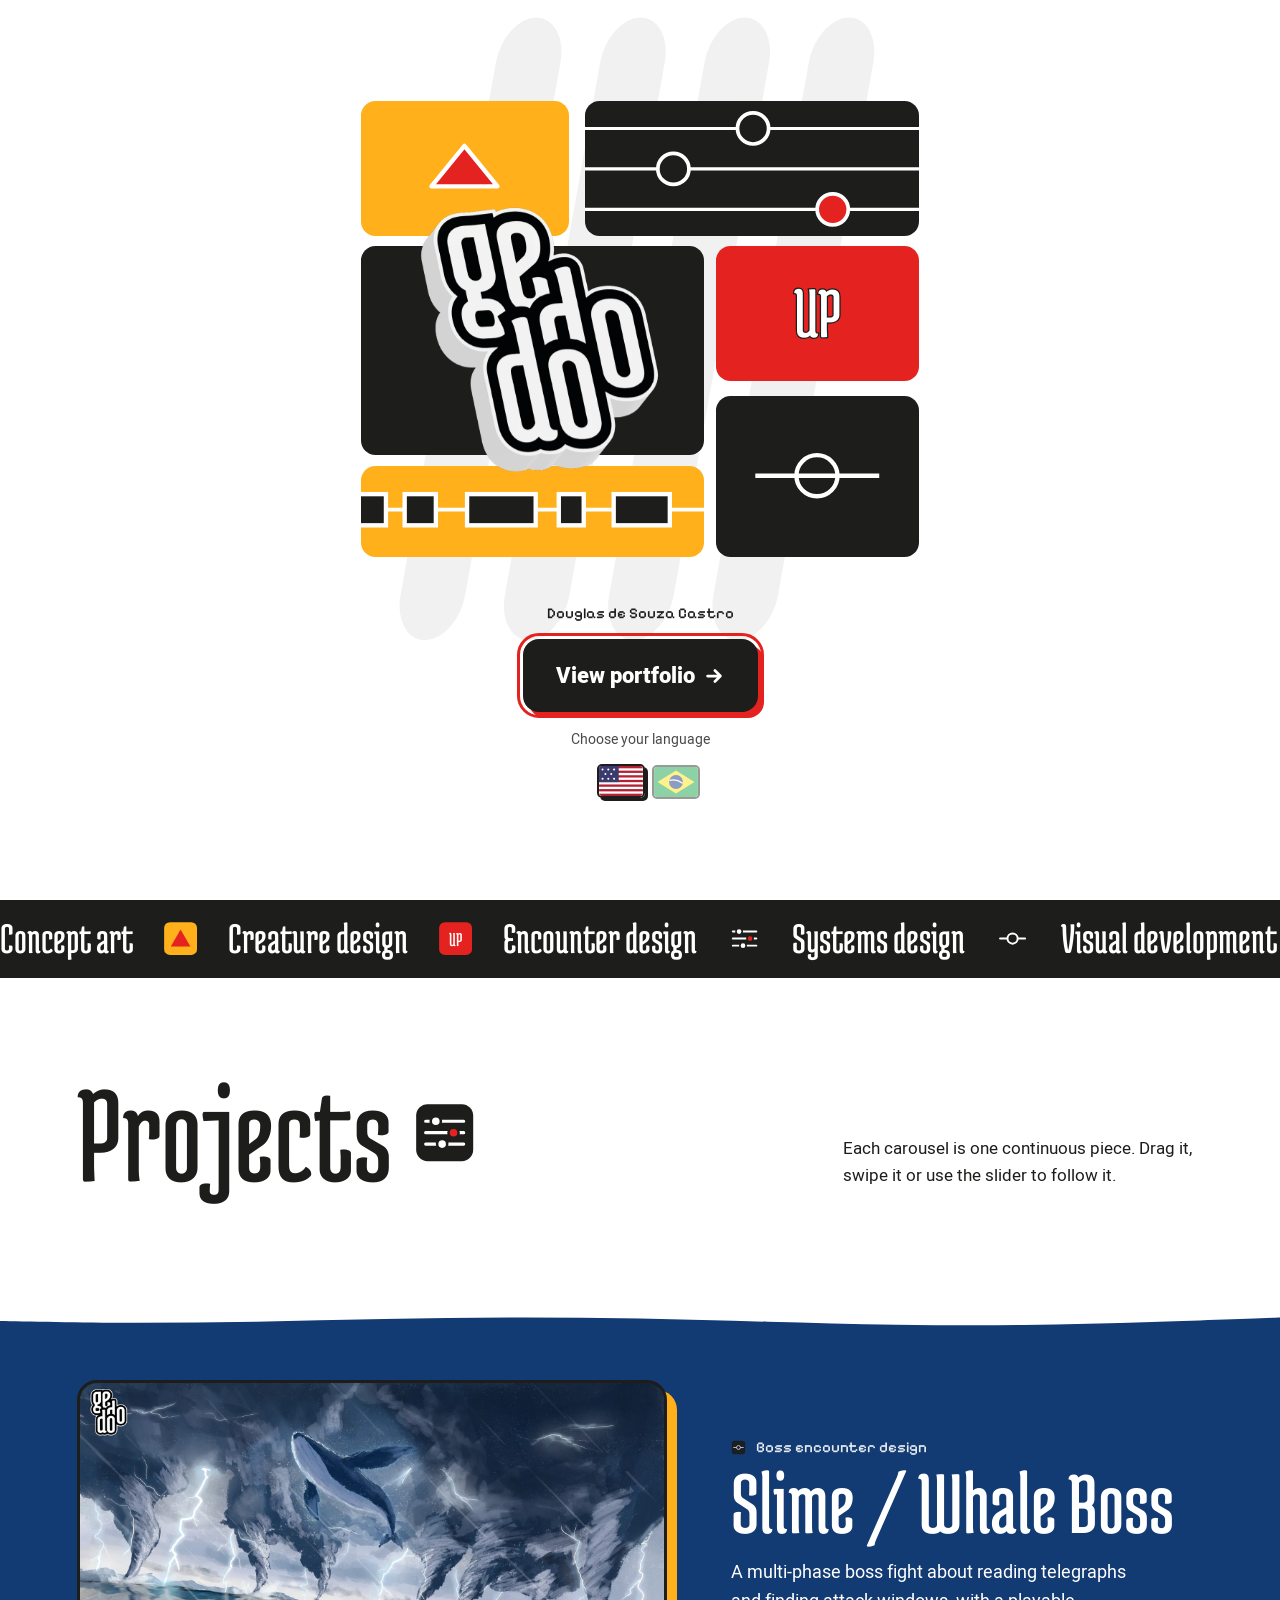
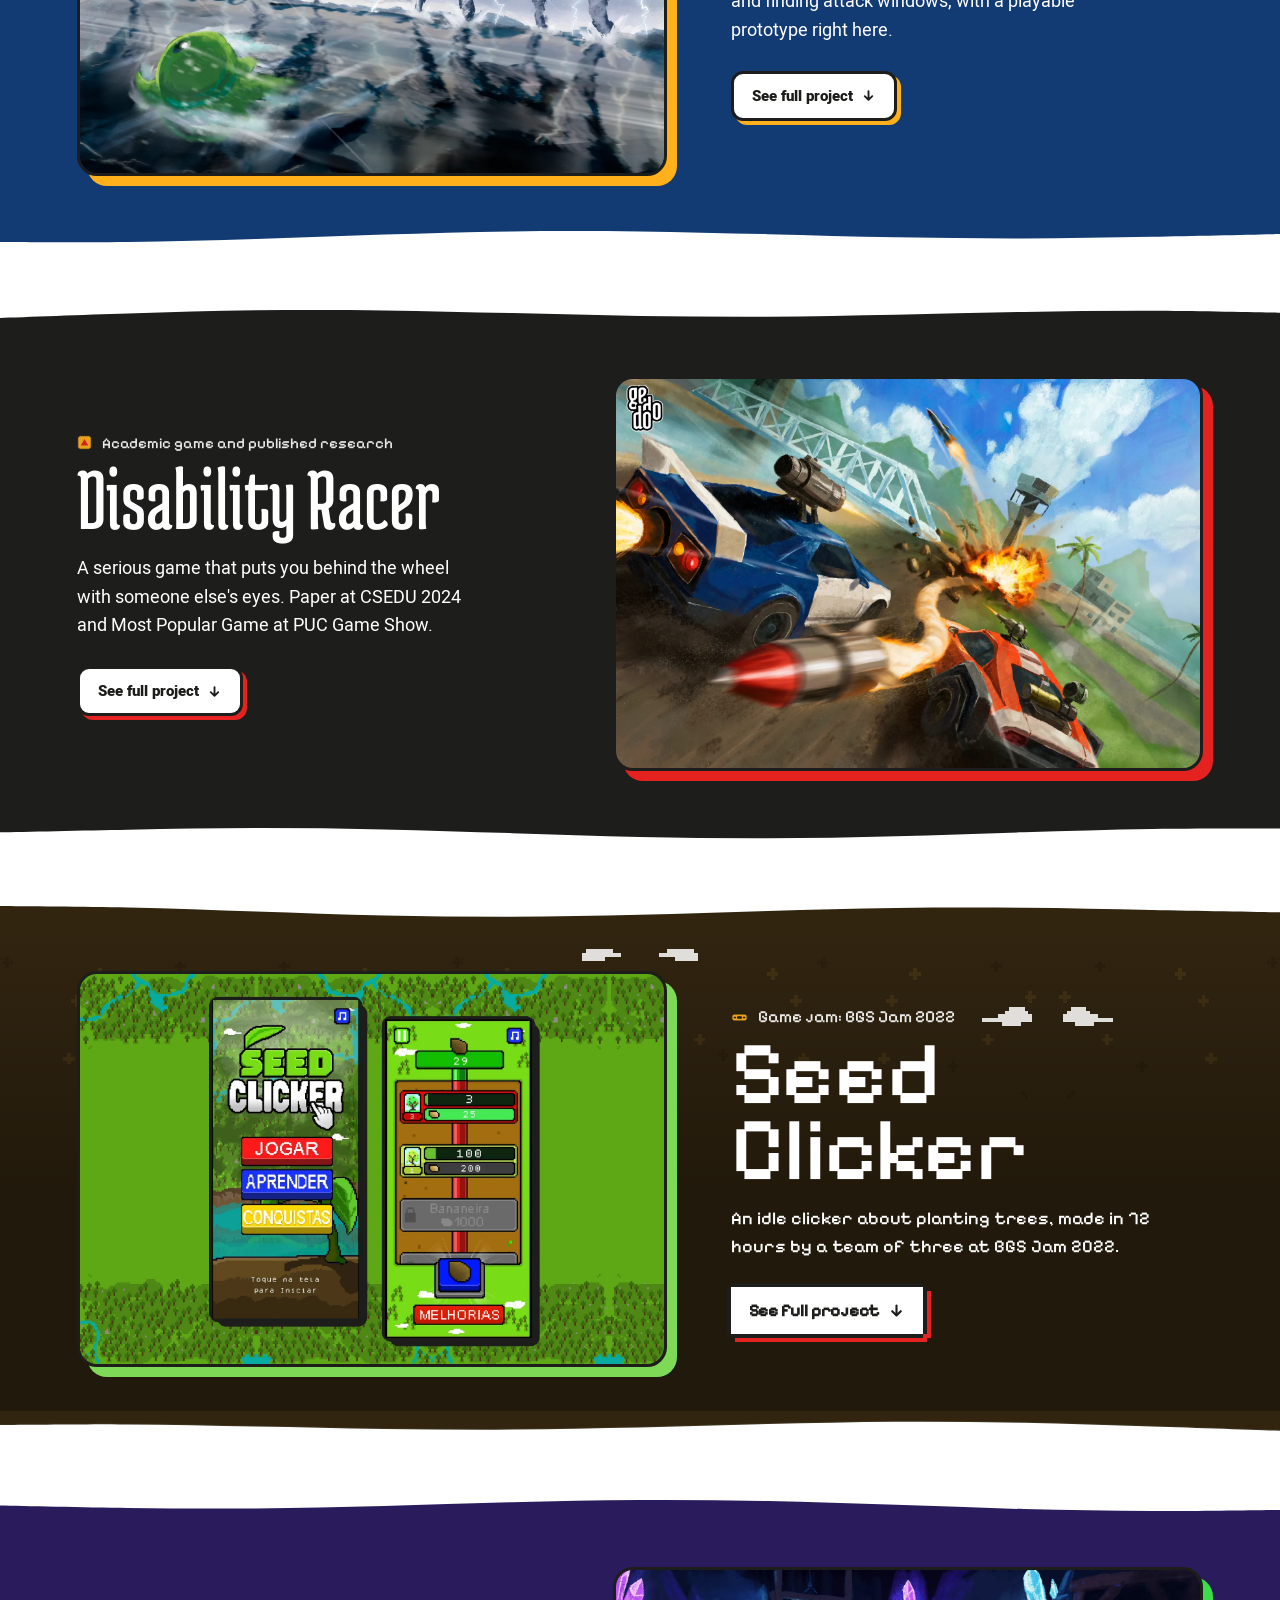
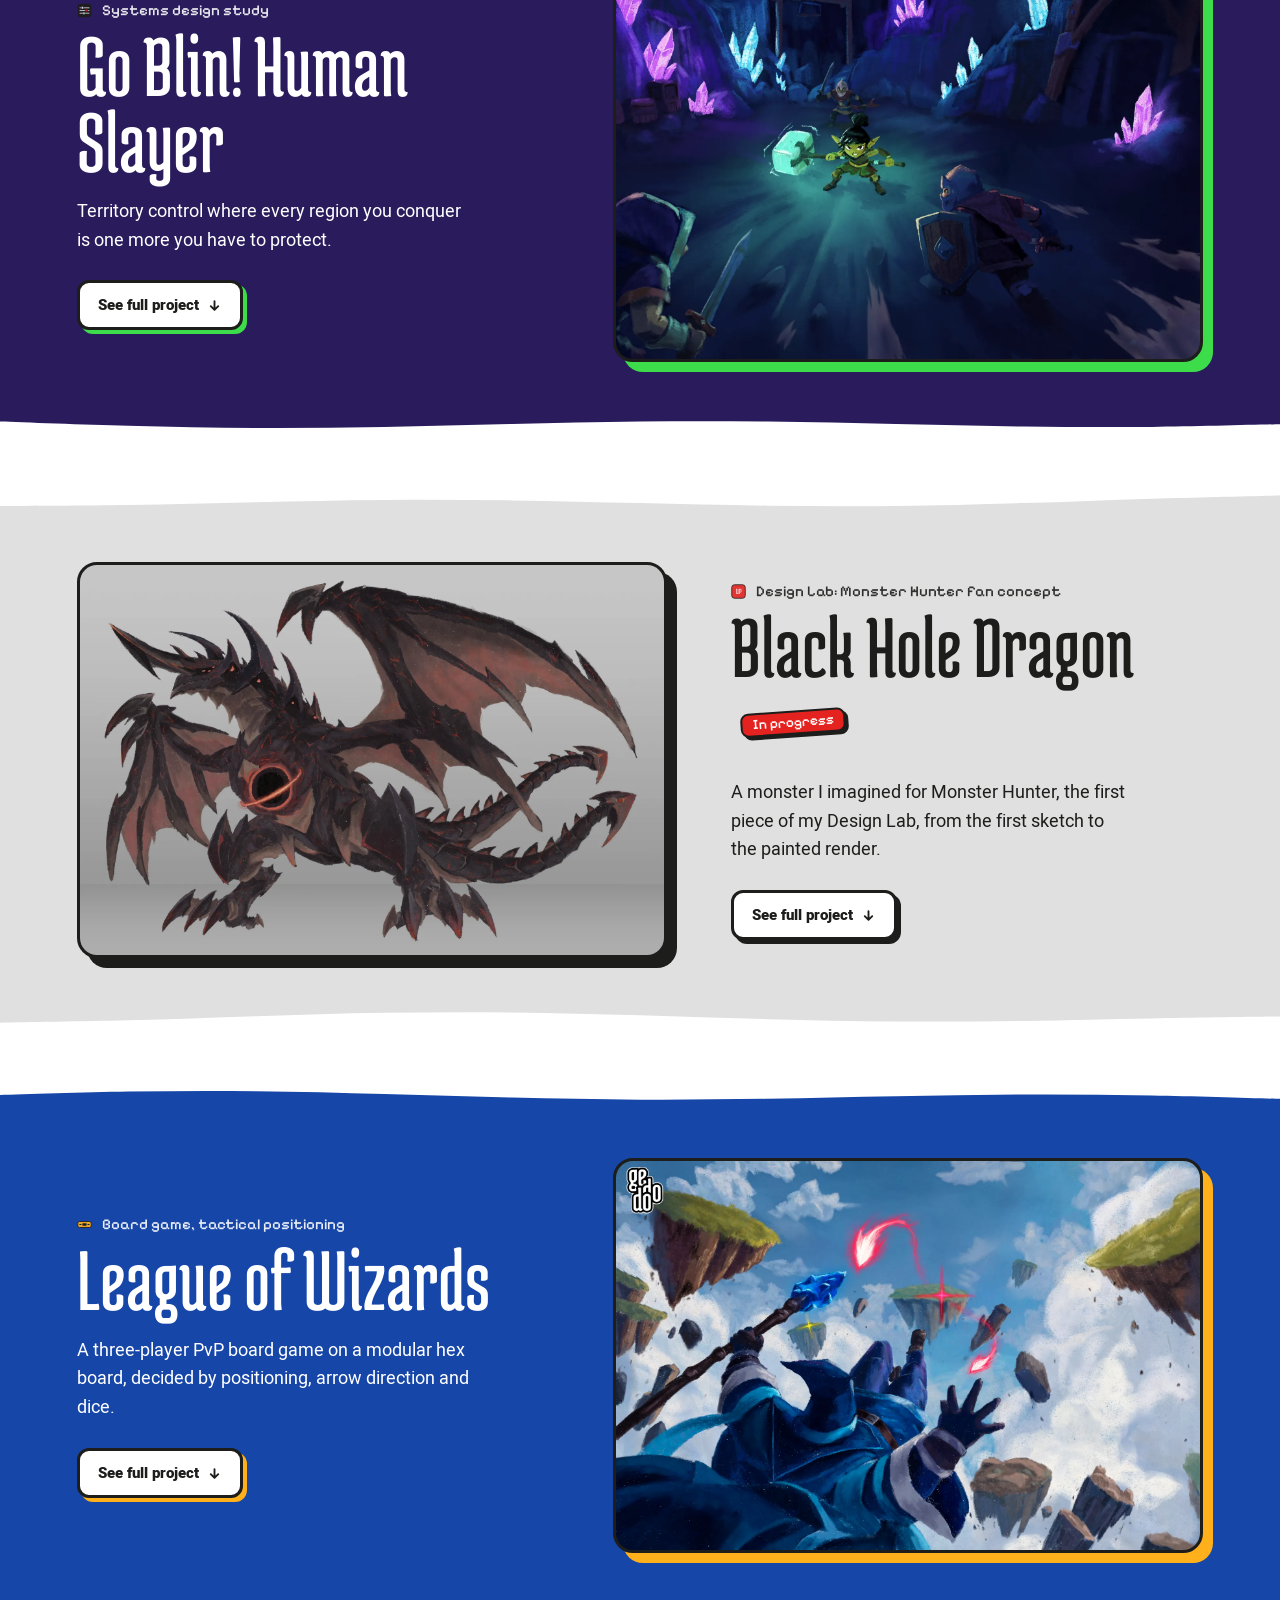
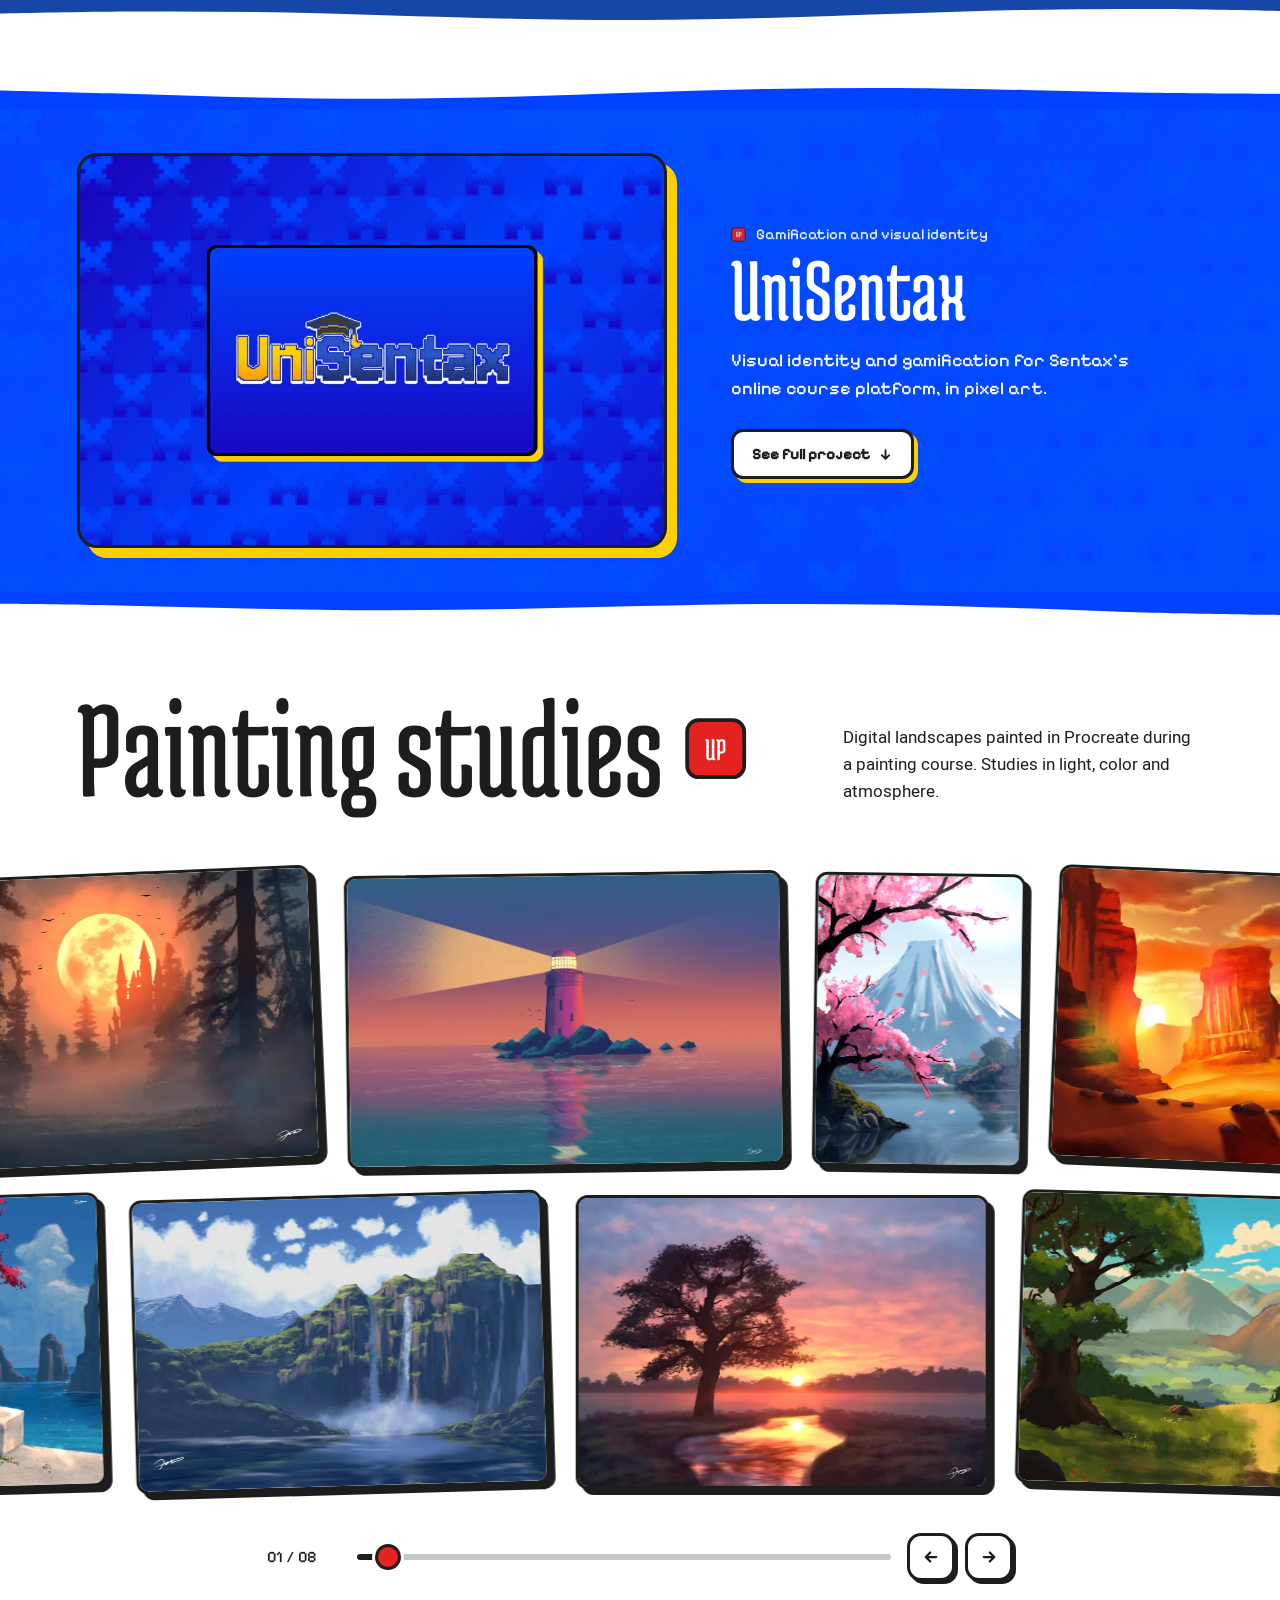
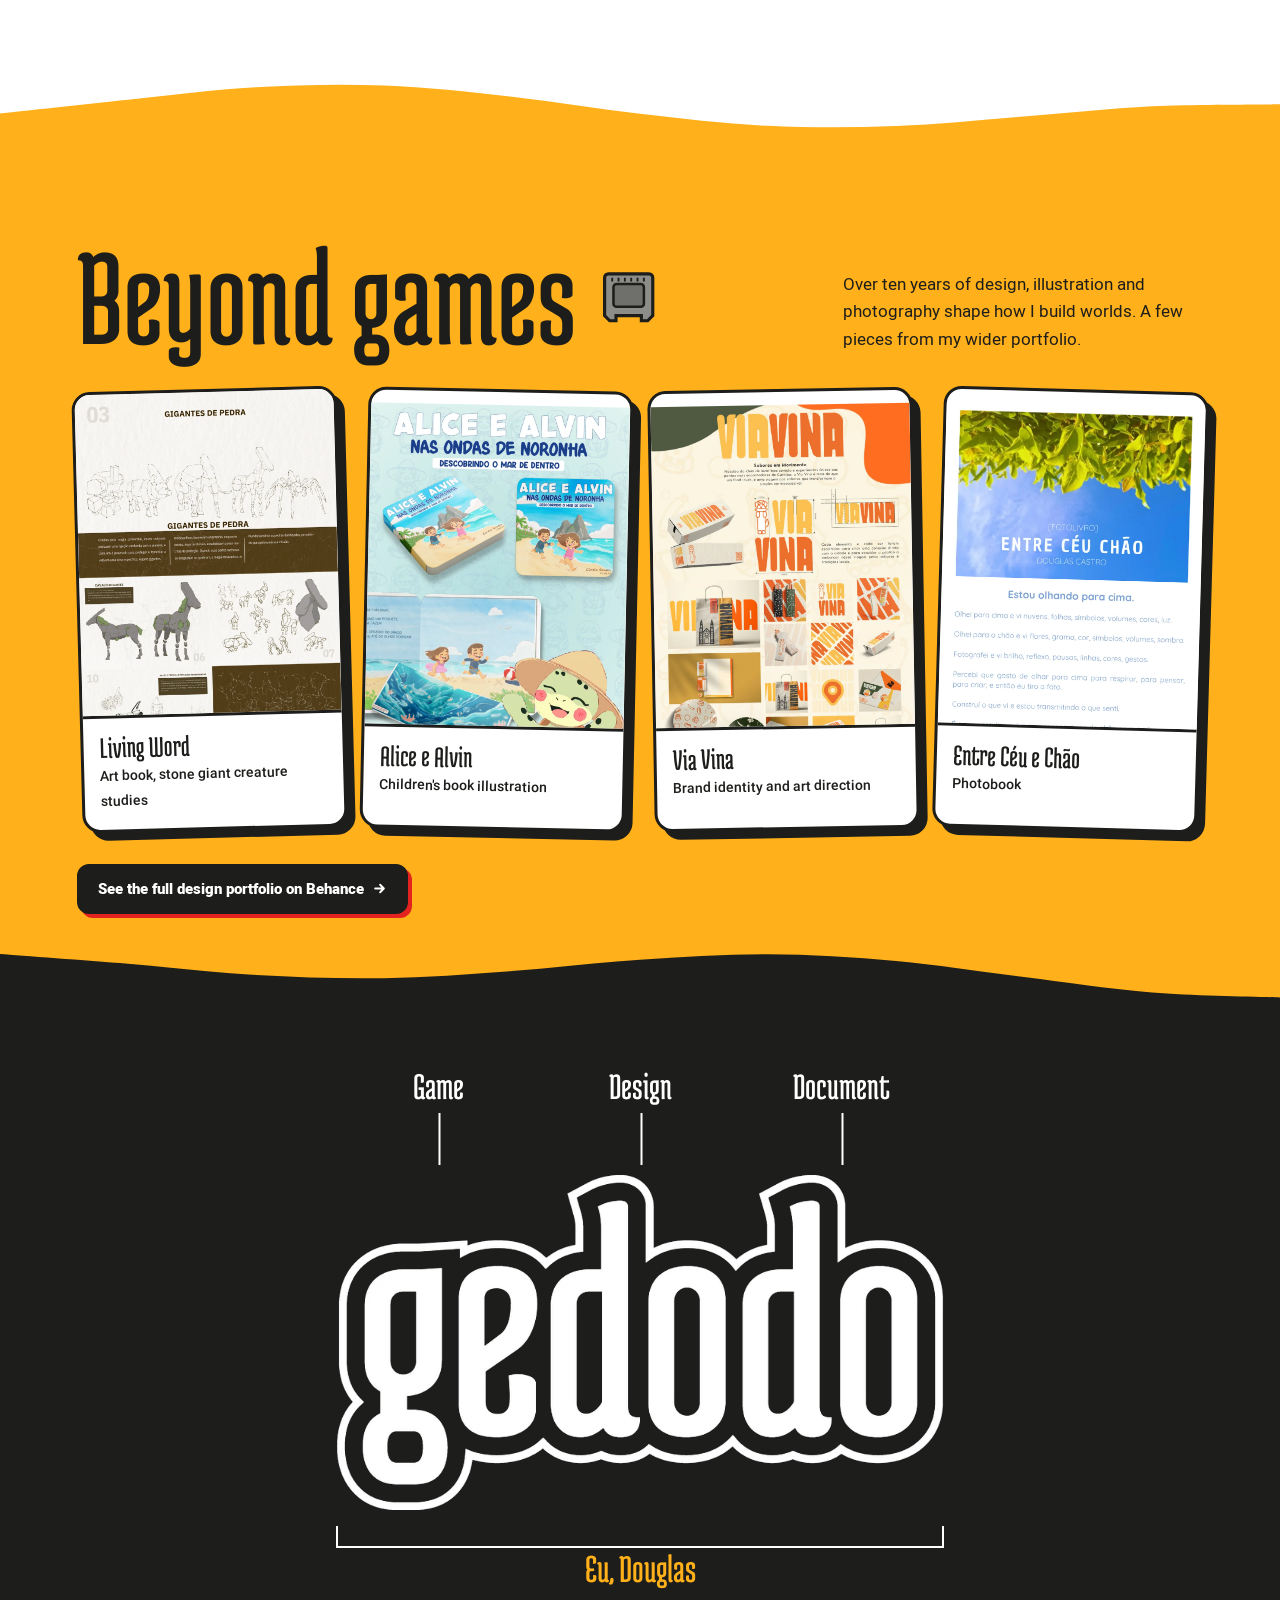
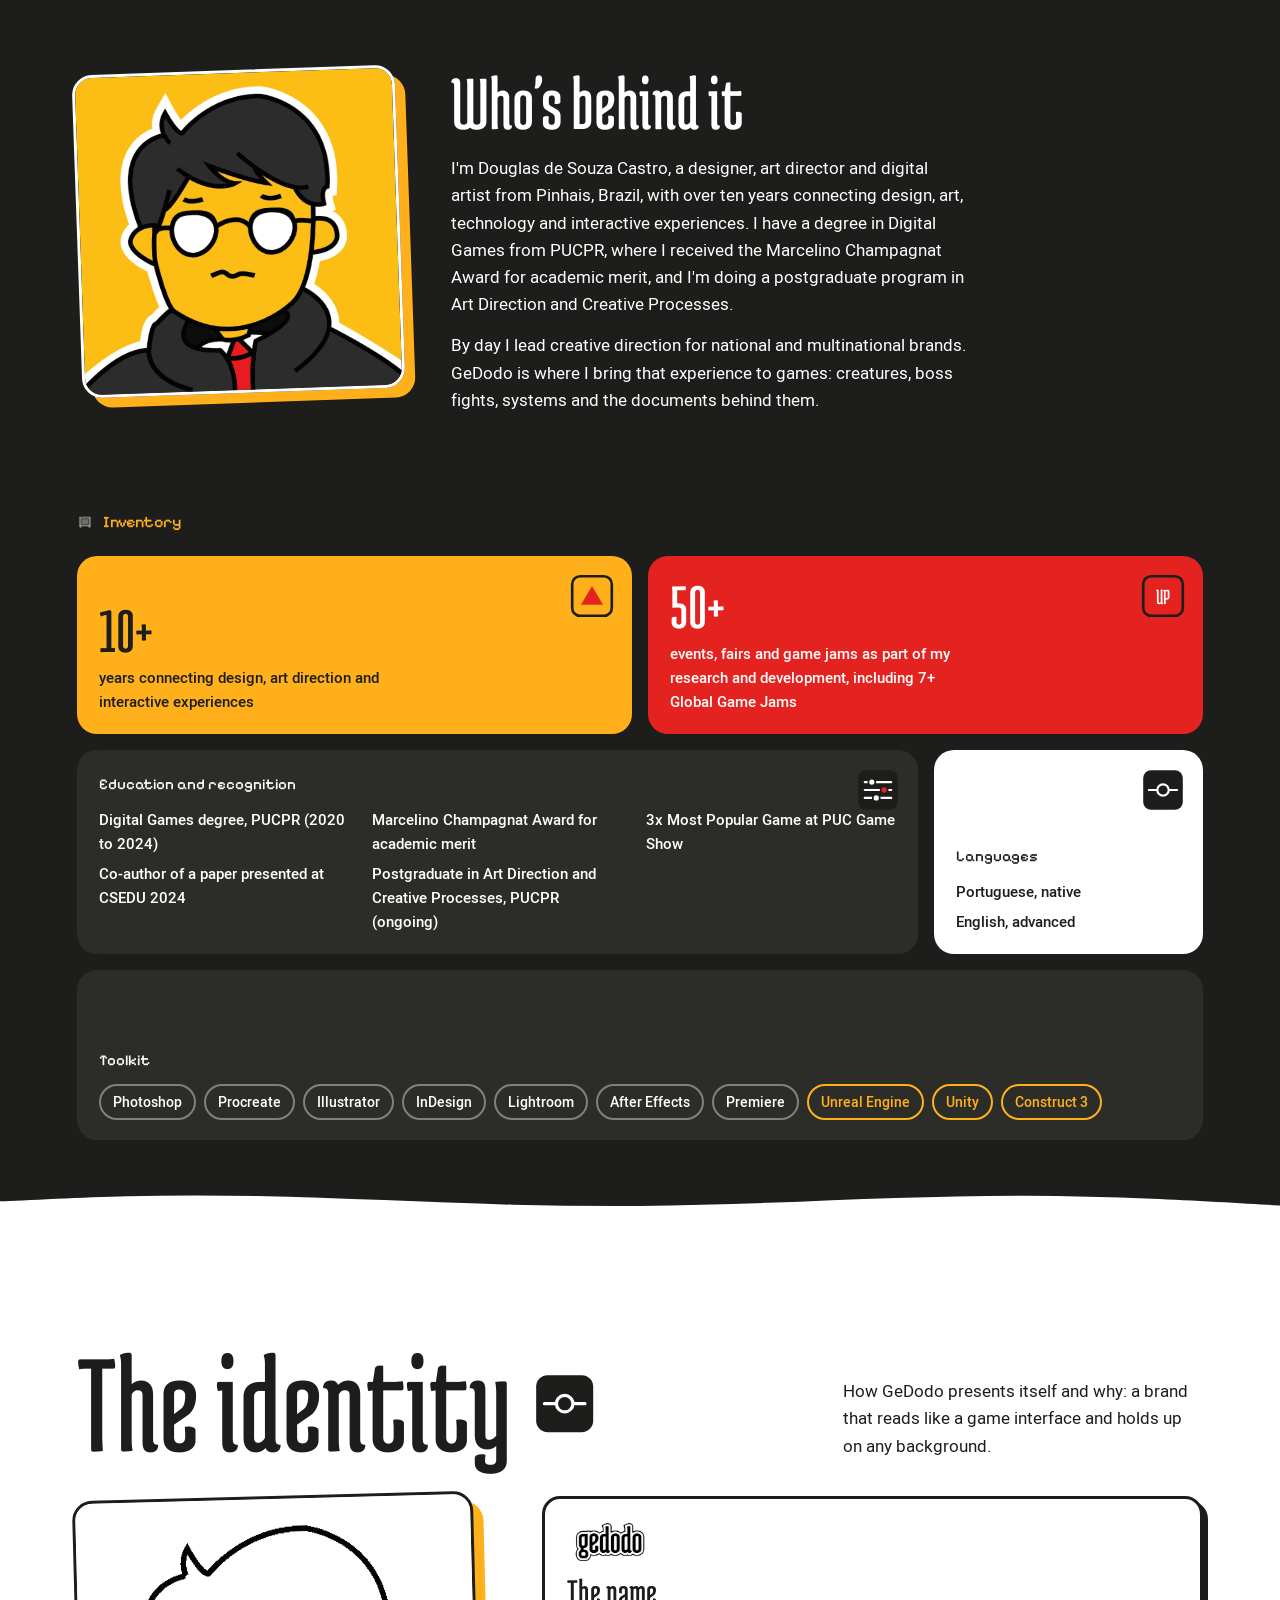
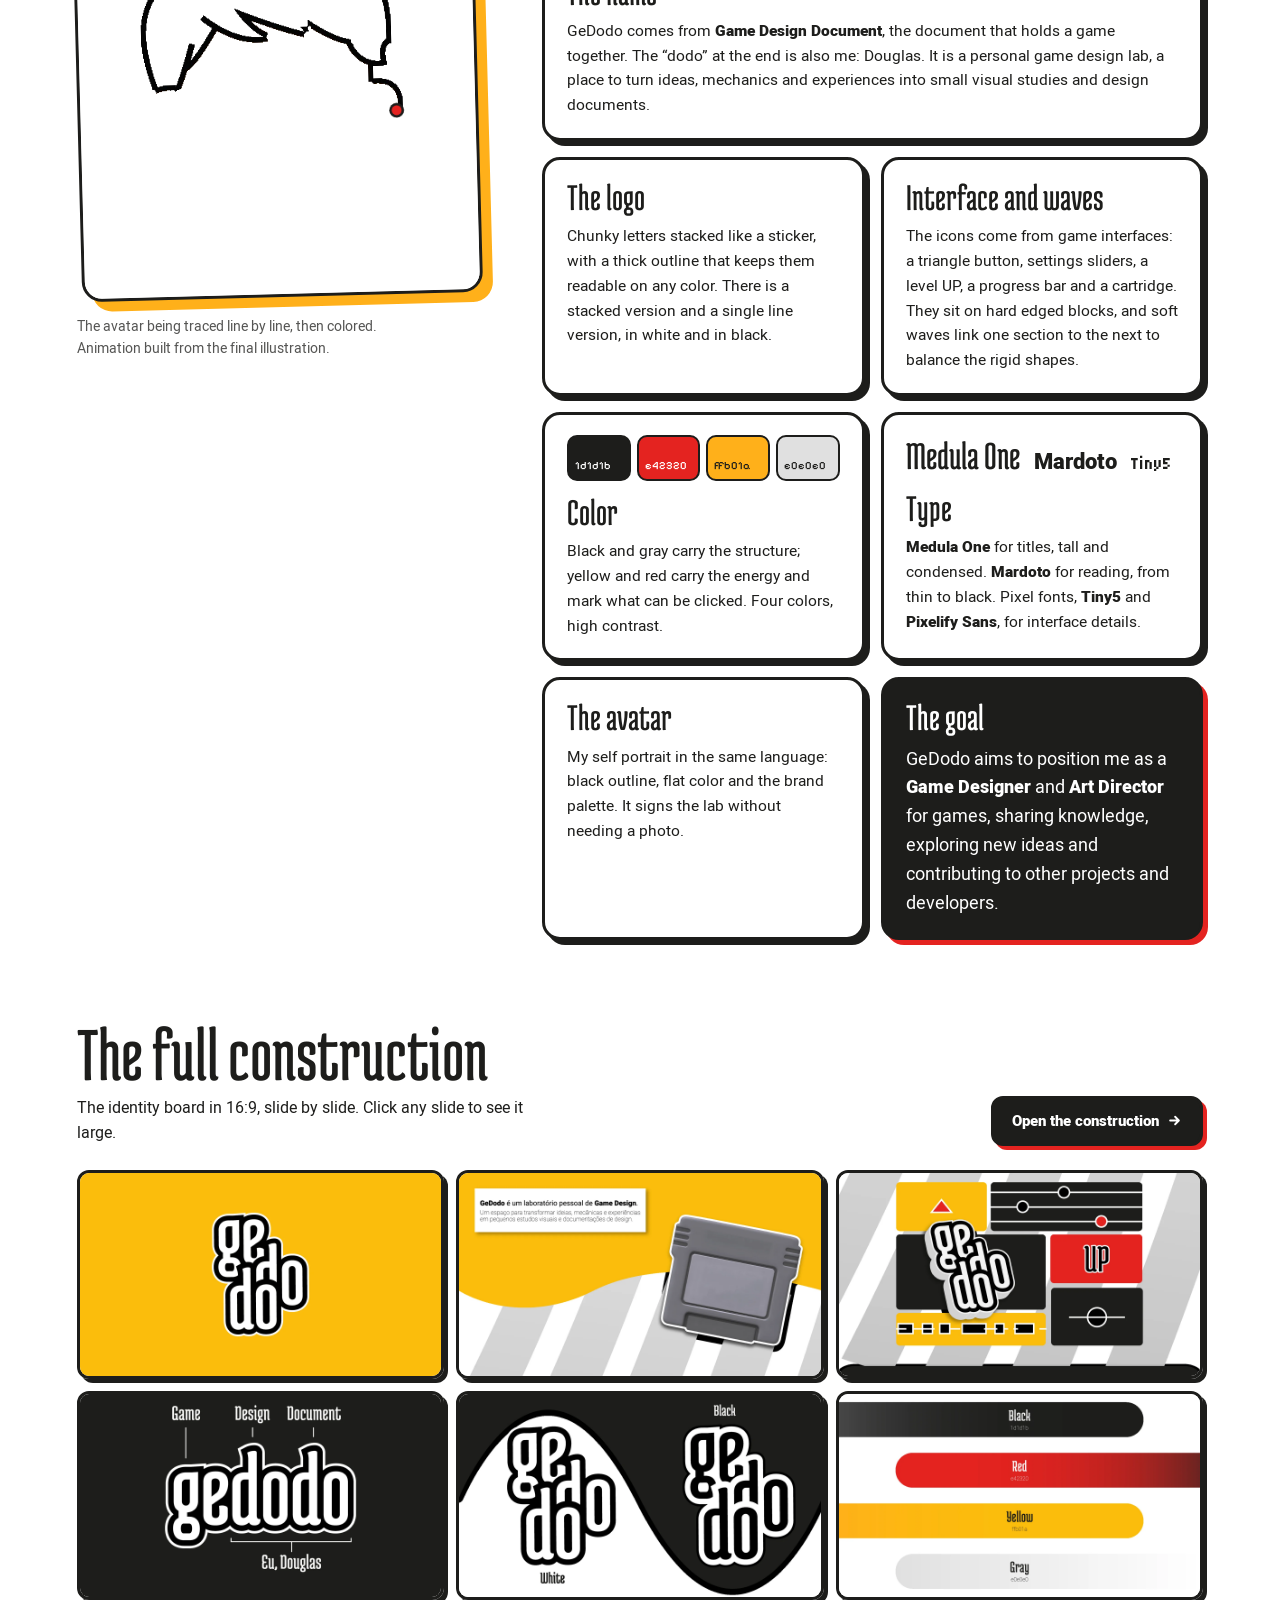
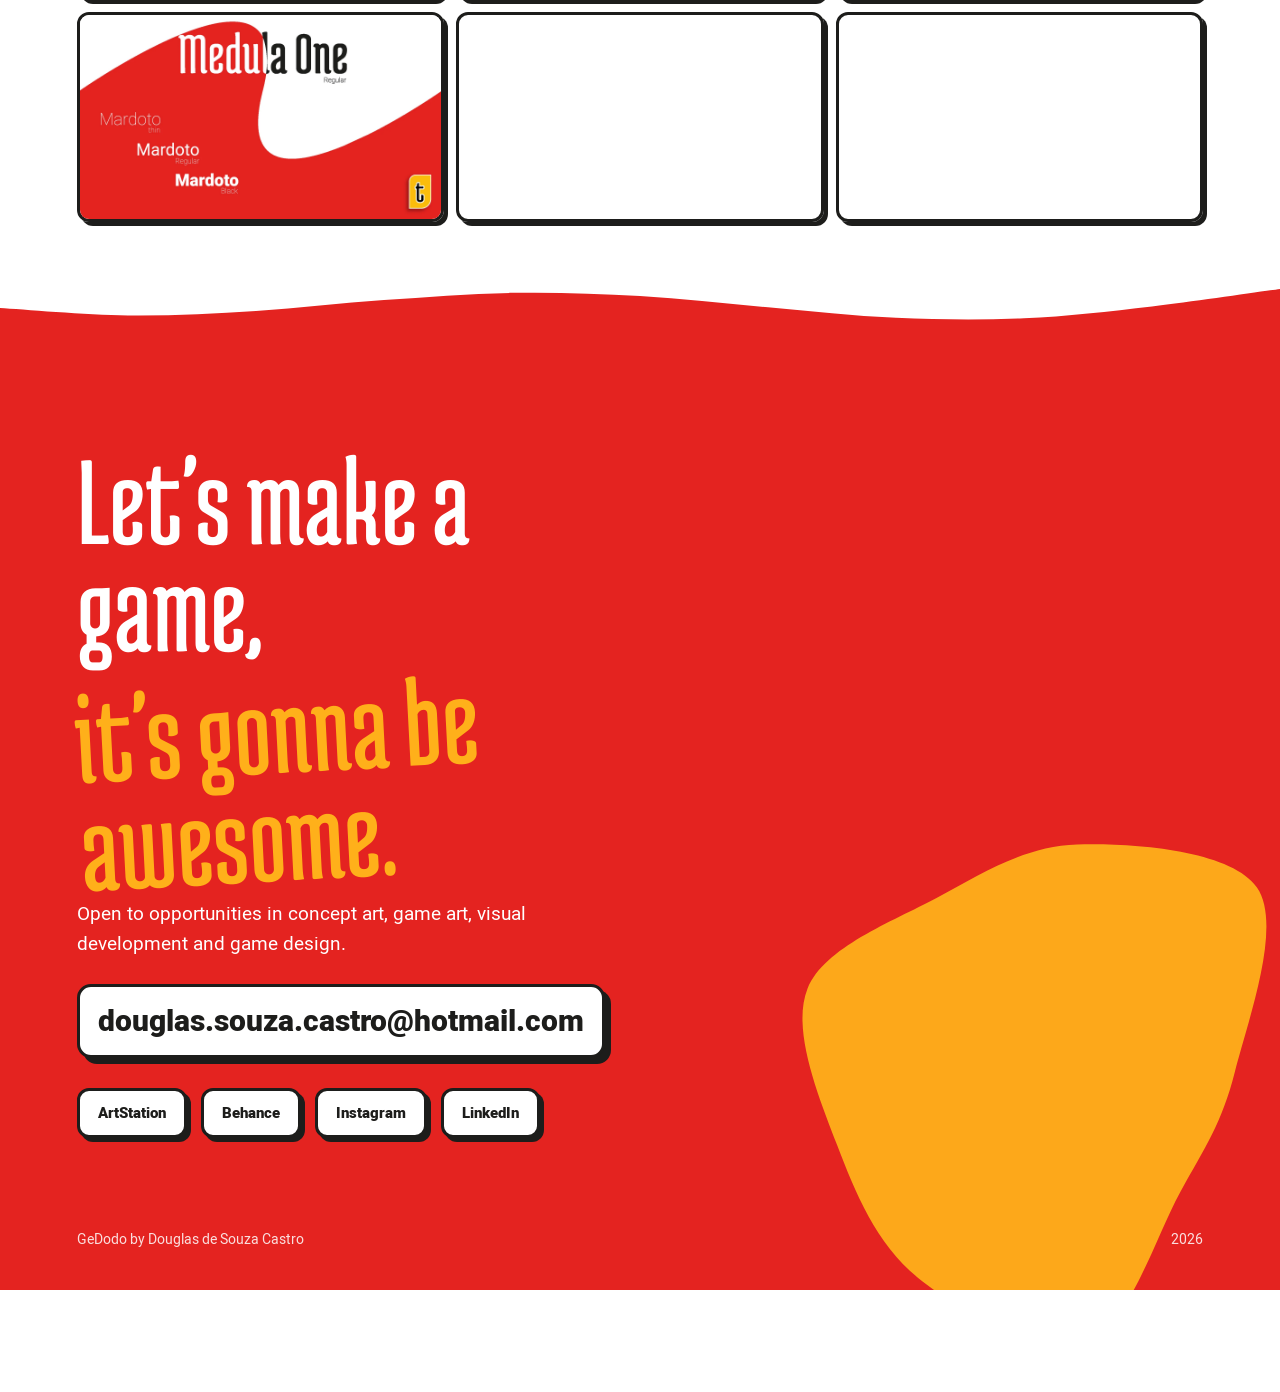
==== index.html @ b3b2c1ec "Adiciona o site do portfolio GeDodo" ====
<!DOCTYPE html>
<html lang="en" class="intro hold">
<head>
<meta charset="utf-8">
<meta name="viewport" content="width=device-width, initial-scale=1, viewport-fit=cover">
<title>GeDodo | Douglas Castro, game design and art direction</title>
<meta name="description" content="GeDodo is Douglas Castro's game design lab: concept art, creature design, encounter design and systems design.">
<link rel="icon" href="assets/img/brand/logo-stack.webp">
<style>
/* ============================================================
   FONTES DA MARCA (arquivos em assets/fonts)
   Medula One e Pixelify Sans: SIL OFL. Mardoto: Apache 2.0.
   ============================================================ */
@font-face{font-family:"Medula One";src:url("assets/fonts/MedulaOne-Regular.ttf") format("truetype");font-display:swap}
@font-face{font-family:"Mardoto";font-weight:100;src:url("assets/fonts/Mardoto-Thin.woff2") format("woff2");font-display:swap}
@font-face{font-family:"Mardoto";font-weight:400;src:url("assets/fonts/Mardoto-Regular.woff2") format("woff2");font-display:swap}
@font-face{font-family:"Mardoto";font-weight:500;src:url("assets/fonts/Mardoto-Medium.woff2") format("woff2");font-display:swap}
@font-face{font-family:"Mardoto";font-weight:900;src:url("assets/fonts/Mardoto-Black.woff2") format("woff2");font-display:swap}
@font-face{font-family:"Tiny5";src:url("assets/fonts/Tiny5-Regular.ttf") format("truetype");font-display:swap}
@font-face{font-family:"Pixelify Sans";src:url("assets/fonts/PixelifySans-Medium.ttf") format("truetype");font-display:swap}

:root{
  --black:#1d1d1b; --red:#e42320; --yellow:#ffb01a; --gray:#e0e0e0; --white:#ffffff;
  --display:"Medula One", Impact, "Arial Narrow", sans-serif;
  --body:"Mardoto", Roboto, Arial, sans-serif;
  --pixel:"Pixelify Sans", monospace;
  --tiny:"Tiny5", "Pixelify Sans", monospace;
  --h: clamp(340px, 70vh, 760px);
  --pad: clamp(20px, 6vw, 96px);
}
*{box-sizing:border-box}
html{scroll-behavior:smooth;scroll-padding-top:calc(76px + env(safe-area-inset-top,0px))}
body{margin:0;background:var(--white);color:var(--black);font-family:var(--body);line-height:1.6;overflow-x:hidden;-webkit-font-smoothing:antialiased}
img{max-width:100%;display:block}
[hidden]{display:none !important}
a{color:inherit}
button{font:inherit}
::selection{background:var(--yellow);color:var(--black)}
:focus-visible{outline:3px solid var(--red);outline-offset:3px}
.sr{position:absolute;width:1px;height:1px;overflow:hidden;clip:rect(0 0 0 0);white-space:nowrap}
.ico{width:1em;height:1em;display:inline-block;vertical-align:-.15em;flex:0 0 auto}

/* ---------- navegação ---------- */
.nav{position:fixed;inset:0 0 auto 0;z-index:60;display:flex;align-items:center;gap:18px;
  padding:calc(12px + env(safe-area-inset-top,0px)) var(--pad) 12px;transition:background .35s,box-shadow .35s}
.nav.solid{background:rgba(255,255,255,.9);backdrop-filter:blur(10px);box-shadow:0 2px 0 var(--black)}
.nav .brand{display:block;height:48px;transition:transform .3s}
.nav .brand img{height:100%;width:auto}
.nav .brand:hover{transform:rotate(-6deg) scale(1.06)}
.nav ul{display:flex;gap:clamp(12px,2vw,28px);list-style:none;margin:0 0 0 auto;padding:0;align-items:center}
.nav ul a{text-decoration:none;font-weight:500;font-size:15px;position:relative}
.nav ul a::after{content:"";position:absolute;left:0;right:100%;bottom:-2px;height:3px;background:var(--red);transition:right .25s}
.nav ul a:hover::after{right:0}
.langs{display:flex;gap:6px;margin-left:clamp(6px,1.5vw,18px)}
.langs button{all:unset;cursor:pointer;width:34px;height:24px;border-radius:5px;overflow:hidden;border:2px solid var(--black);opacity:.45;transition:opacity .2s,transform .2s,box-shadow .2s}
.langs button svg{width:100%;height:100%;display:block}
.langs button[aria-pressed="true"]{opacity:1;box-shadow:3px 3px 0 var(--black);transform:translate(-1px,-1px)}
.langs button:hover{opacity:1}
.langs button:focus-visible{outline:3px solid var(--red);outline-offset:2px}
.btn{display:inline-flex;align-items:center;gap:8px;text-decoration:none;font-weight:900;font-size:15px;padding:10px 18px;border-radius:12px;border:3px solid var(--black);background:var(--black);color:var(--white);box-shadow:4px 4px 0 var(--red);transition:transform .15s,box-shadow .15s;cursor:pointer}
.btn:hover{transform:translate(-2px,-2px);box-shadow:6px 6px 0 var(--red)}
.btn:active{transform:translate(2px,2px);box-shadow:1px 1px 0 var(--red)}
.btn.light{background:var(--white);color:var(--black);box-shadow:4px 4px 0 var(--black)}
.btn.light:hover{box-shadow:6px 6px 0 var(--black)}
@media (max-width:760px){.nav ul li.m-hide{display:none}.nav .btn{padding:7px 12px;font-size:13px}.nav .brand{height:40px}}

/* ---------- hero ---------- */
.hero{position:relative;min-height:100vh;min-height:100svh;background:var(--yellow);overflow:hidden;display:grid;grid-template-columns:1.05fr 1fr;align-items:center;padding:calc(90px + env(safe-area-inset-top,0px)) var(--pad) 60px;gap:clamp(20px,4vw,60px)}
.hero .blob{position:absolute;inset:0;width:100%;height:100%;pointer-events:none}
.hero .bars{position:absolute;left:4%;top:12%;width:min(42vw,560px);color:rgba(255,255,255,.35);pointer-events:none}
.logo-wrap{position:relative;z-index:2;justify-self:center;width:min(40vw,520px);transition:transform .8s cubic-bezier(.2,.8,.2,1)}
.logo-wrap h1{margin:0}
.logo-wrap img{width:100%;height:auto;transform-origin:50% 100%}
@keyframes drop{0%{transform:translateY(-120vh) rotate(-12deg)}60%{transform:translateY(0) scale(1.06,.9)}80%{transform:scale(.97,1.04)}100%{transform:none}}
.hero-copy{position:relative;z-index:2;max-width:32rem}
.kicker{display:inline-flex;align-items:center;gap:10px;font-family:var(--pixel);font-size:16px;margin:0 0 14px}
.hero-copy p.lead{font-size:clamp(20px,2.1vw,28px);font-weight:100;line-height:1.35;margin:0 0 28px}
.hero-copy p.lead strong{font-weight:900}
.actions{display:flex;flex-wrap:wrap;gap:14px}
.floaters{position:absolute;inset:0;pointer-events:none;z-index:1}
.floaters .f{position:absolute;transition:transform .6s cubic-bezier(.2,.8,.2,1)}
.floaters .f svg{width:100%;height:100%;animation:bob var(--d,6s) ease-in-out infinite alternate;filter:drop-shadow(5px 6px 0 rgba(29,29,27,.25))}
@keyframes bob{from{transform:translateY(-10px) rotate(var(--r1,-6deg))}to{transform:translateY(12px) rotate(var(--r2,6deg))}}
.scroll-cue{position:absolute;left:50%;bottom:calc(18px + env(safe-area-inset-bottom,0px));transform:translateX(-50%);z-index:3;width:46px;height:46px;animation:hop 1.4s ease-in-out infinite}
.scroll-cue svg{width:100%;height:100%;transform:rotate(180deg)}
@keyframes hop{50%{transform:translate(-50%,8px)}}
@media (max-width:860px){
  .hero{grid-template-columns:1fr;align-content:start;padding-top:calc(96px + env(safe-area-inset-top,0px));padding-bottom:110px;text-align:left}
  .logo-wrap{width:min(62vw,340px)}
  .hero .bars{width:80vw}
  .floaters .f{scale:.7}
  .floaters .f:nth-child(4),.floaters .f:nth-child(5){display:none}
}

/* ---------- faixa corrida ---------- */
.ticker{background:var(--black);color:var(--white);overflow:hidden;white-space:nowrap;border-block:3px solid var(--black);position:relative;z-index:3}
.ticker .run{display:inline-flex;align-items:center;gap:28px;padding:14px 0;animation:tick 36s linear infinite;font-family:var(--display);font-size:clamp(30px,3.4vw,44px);line-height:1}
.ticker .ico{font-size:.9em}
@keyframes tick{to{transform:translateX(-50%)}}

/* ---------- cabeçalhos ---------- */
.head{padding:clamp(70px,11vh,130px) var(--pad) 36px;display:flex;flex-wrap:wrap;align-items:end;justify-content:space-between;gap:18px 40px}
.head h2{font-family:var(--display);font-weight:400;font-size:clamp(76px,11vw,170px);line-height:.8;margin:0;display:flex;align-items:center;gap:.15em}
.head h2 .ico{font-size:.45em}
.head p{margin:0;max-width:36ch;font-size:17px}

/* ---------- faixas de projeto ---------- */
.band{position:relative;isolation:isolate;background:var(--bg);color:var(--fg);padding:clamp(40px,7vh,80px) 0 clamp(70px,10vh,110px);margin-top:70px}
.band + .band{margin-top:0}   /* a onda do bloco seguinte cobre o fim do anterior, sem faixa branca */
.band .wave{position:absolute;left:0;right:0;width:100%;top:1px;height:72px;display:block;transform:translateY(-100%);pointer-events:none}
.band .wave path{fill:var(--bg)}
.ptop{display:grid;grid-template-columns:minmax(0,1.1fr) minmax(0,1fr);gap:18px clamp(24px,5vw,80px);align-items:end;padding:0 var(--pad);margin-bottom:34px}
.kind{display:inline-flex;align-items:center;gap:10px;font-family:var(--pixel);font-size:15px;margin:0 0 6px;opacity:.9}
.ptop h3{font-family:var(--display);font-weight:400;font-size:clamp(60px,8vw,120px);line-height:.84;margin:0}
.wip{display:inline-block;font-family:var(--pixel);font-size:14px;background:var(--red);color:var(--white);padding:4px 10px;border-radius:8px;border:2px solid var(--black);transform:rotate(-4deg) translateY(-.6em);margin-left:10px;vertical-align:middle;box-shadow:3px 3px 0 var(--black)}
.desc{margin:0;font-size:17px;max-width:54ch}
.tagline{display:block;margin-top:10px;font-weight:900}
.chips{display:flex;flex-wrap:wrap;gap:8px;list-style:none;padding:0;margin:16px 0 0}
.chips li{font-size:13px;font-weight:500;padding:4px 12px;border-radius:30px;border:2px solid currentColor;opacity:.9}

.track{overflow-x:auto;overflow-y:hidden;scrollbar-width:none;cursor:grab;overscroll-behavior-x:contain;-webkit-overflow-scrolling:touch;outline:none}
.track::-webkit-scrollbar{display:none}
.track.dragging{cursor:grabbing}
.track.dragging *{pointer-events:none}
.track:focus-visible .pano{outline:3px solid var(--yellow);outline-offset:6px}
.rail{display:flex;align-items:center;gap:44px;width:max-content;padding:6px var(--pad) 26px}
/* o carrossel é uma peça contínua: sem espaço entre os slides */
.pano{display:flex;height:var(--h);border-radius:20px;overflow:hidden;border:3px solid var(--black);box-shadow:10px 10px 0 var(--shadow,var(--black));background:var(--black)}
.pano button{all:unset;display:block;height:100%;cursor:zoom-in;position:relative}
.pano img{height:100%;width:auto;user-select:none;-webkit-user-drag:none}
.pano button:focus-visible::after{content:"";position:absolute;inset:4px;border:3px solid var(--yellow);border-radius:10px}
.card{flex:0 0 auto;height:var(--h);position:relative;border-radius:20px;overflow:hidden;border:3px solid var(--black);box-shadow:10px 10px 0 var(--shadow,var(--black));background:var(--white)}
.card > button{all:unset;display:block;height:100%;cursor:zoom-in}
.card img{height:100%;width:auto;user-select:none;-webkit-user-drag:none}
.card .cap{position:absolute;left:12px;bottom:12px;font-family:var(--pixel);font-size:13px;background:var(--black);color:var(--white);padding:3px 9px;border-radius:6px;pointer-events:none}

/* esboço x final */
.compare{aspect-ratio:3/2}
.compare img{position:absolute;inset:0;width:100%;height:100%;object-fit:cover}
.compare .sk{clip-path:inset(0 calc(100% - var(--p,50%)) 0 0);background:var(--white)}
.compare .line{position:absolute;top:0;bottom:0;left:var(--p,50%);width:4px;margin-left:-2px;background:var(--black);pointer-events:none}
.compare .knob{position:absolute;top:50%;left:var(--p,50%);width:54px;height:54px;margin:-27px 0 0 -27px;border-radius:50%;background:var(--red);border:3px solid var(--black);box-shadow:3px 3px 0 var(--black);display:grid;place-items:center;color:var(--white);font-weight:900;pointer-events:none}
.compare input{position:absolute;inset:0;width:100%;height:100%;opacity:0;margin:0;cursor:ew-resize;pointer-events:auto !important}
.compare .tag{position:absolute;top:12px;font-family:var(--pixel);font-size:13px;padding:3px 9px;border-radius:6px;background:var(--black);color:var(--white);pointer-events:none}
.compare .tag.l{left:12px}.compare .tag.r{right:12px;background:var(--red)}

/* controle deslizante: o ícone de slider da identidade virou a barra de navegação */
.ctrl{display:flex;align-items:center;gap:16px;padding:6px var(--pad) 0}
.ctrl .count{font-family:var(--pixel);font-size:16px;min-width:74px}
.scrub{-webkit-appearance:none;appearance:none;flex:1;height:26px;background:transparent;cursor:pointer;margin:0}
.scrub::-webkit-slider-runnable-track{height:6px;border-radius:6px;background:linear-gradient(90deg,var(--fg) var(--v,0%),color-mix(in srgb,var(--fg) 25%,transparent) var(--v,0%))}
.scrub::-moz-range-track{height:6px;border-radius:6px;background:color-mix(in srgb,var(--fg) 25%,transparent)}
.scrub::-moz-range-progress{height:6px;border-radius:6px;background:var(--fg)}
.scrub::-webkit-slider-thumb{-webkit-appearance:none;width:26px;height:26px;margin-top:-10px;border-radius:50%;background:var(--red);border:3px solid var(--black);box-shadow:0 0 0 3px var(--white)}
.scrub::-moz-range-thumb{width:20px;height:20px;border-radius:50%;background:var(--red);border:3px solid var(--black);box-shadow:0 0 0 3px var(--white)}
.arrows{display:flex;gap:10px}
.arrows button{width:48px;height:48px;border-radius:14px;border:3px solid var(--black);background:var(--white);color:var(--black);cursor:pointer;display:grid;place-items:center;box-shadow:3px 3px 0 var(--black);transition:transform .12s,box-shadow .12s,background .2s}
.arrows button:hover{background:var(--yellow)}
.arrows button:active{transform:translate(2px,2px);box-shadow:1px 1px 0 var(--black)}
.arrows svg{width:18px;height:18px}
@media (max-width:860px){.ptop{grid-template-columns:1fr}.band{margin-top:50px}.band .wave{height:50px}:root{--h:min(64vh,122vw)}.ctrl{flex-wrap:wrap}.ctrl .scrub{order:3;flex-basis:100%}}

/* ---------- identidade visual do GeDodo ---------- */
.idsec{--bg:var(--white);--fg:var(--black);padding-bottom:clamp(90px,12vh,140px)}
.idsec .head{padding-top:clamp(40px,6vh,70px)}
.id-grid{display:grid;grid-template-columns:minmax(0,.85fr) minmax(0,1.4fr);gap:clamp(28px,5vw,72px);padding:0 var(--pad);align-items:start}
.id-draw{margin:0;position:sticky;top:96px}
.id-canvas{position:relative;border-radius:20px;overflow:hidden;border:3px solid var(--black);box-shadow:10px 10px 0 var(--yellow);background:var(--white);transform:rotate(-1.5deg)}
.id-canvas canvas{display:block;width:100%;height:auto;aspect-ratio:1}
.id-replay{position:absolute;right:12px;bottom:12px;display:inline-flex;align-items:center;gap:6px;font:inherit;font-family:var(--pixel);font-size:13px;padding:6px 10px;border-radius:10px;border:3px solid var(--black);background:var(--white);color:var(--black);cursor:pointer;box-shadow:3px 3px 0 var(--black);opacity:0;transition:opacity .3s}
.id-canvas.done .id-replay,.id-replay:focus-visible{opacity:1}
.id-replay .ico{width:14px;height:14px}
.id-draw figcaption{font-size:14px;margin-top:18px;opacity:.75;max-width:40ch}
.id-why{display:grid;grid-template-columns:repeat(2,minmax(0,1fr));gap:16px}
.id-card{border:3px solid var(--black);border-radius:18px;padding:20px 22px;background:var(--white);box-shadow:5px 5px 0 var(--black)}
.id-card.wide{grid-column:1/-1}
.id-card.goal{background:var(--black);color:var(--white);box-shadow:5px 5px 0 var(--red)}
.id-card h3{font-family:var(--display);font-weight:400;font-size:38px;line-height:.9;margin:0 0 10px}
.id-card p{margin:0;font-size:15.5px}
.id-card.goal p{font-size:18px}
.id-mini{height:42px;width:auto;margin-bottom:14px;filter:invert(1)}
.id-pal{display:flex;gap:6px;margin-bottom:14px}
.id-pal span{flex:1;height:46px;border-radius:10px;border:2px solid var(--black);background:var(--c);color:var(--white);font-family:var(--pixel);font-size:11px;display:flex;align-items:end;padding:4px 6px}
.id-pal span.dk{color:var(--black)}
.id-type{display:flex;align-items:baseline;gap:14px;flex-wrap:wrap;margin:0 0 12px !important}
.id-type .f1{font-family:var(--display);font-size:40px;line-height:1}
.id-type .f2{font-family:var(--body);font-weight:900;font-size:22px}
.id-type .f3{font-family:var(--tiny);font-size:18px}
.id-build{padding:clamp(60px,9vh,100px) var(--pad) 0}
.id-bhead{display:flex;flex-wrap:wrap;align-items:end;justify-content:space-between;gap:18px 40px;margin-bottom:24px}
.id-bhead h3{font-family:var(--display);font-weight:400;font-size:clamp(46px,6vw,80px);line-height:.85;margin:0 0 8px}
.id-bhead p{margin:0;max-width:52ch}
.id-strip{display:grid;grid-template-columns:repeat(3,minmax(0,1fr));gap:12px}
.id-strip button{all:unset;cursor:zoom-in;display:block;aspect-ratio:16/9;border-radius:12px;overflow:hidden;border:3px solid var(--black);box-shadow:4px 4px 0 var(--black);transition:transform .2s,box-shadow .2s}
.id-strip button:hover{transform:translate(-2px,-2px);box-shadow:6px 6px 0 var(--red)}
.id-strip button:focus-visible{outline:3px solid var(--red);outline-offset:3px}
.id-strip img{width:100%;height:100%;object-fit:cover}
@media (max-width:860px){.id-grid{grid-template-columns:1fr}.id-draw{position:static;max-width:420px;margin:0 auto}.id-why{grid-template-columns:1fr}.id-strip{grid-template-columns:repeat(2,minmax(0,1fr))}.id-replay{opacity:1}}

/* ---------- blocos de projeto recolhíveis ---------- */
.band.fold{padding:clamp(28px,5vh,56px) 0 clamp(30px,5vh,56px);margin-top:110px}
.band.fold + .band.fold{margin-top:110px}
.band.fold .wave{height:44px}
.band.fold .wave-b{top:auto;bottom:1px;transform:translateY(100%) scaleY(-1)}
.psum{display:grid;grid-template-columns:minmax(0,1.25fr) minmax(0,1fr);gap:clamp(24px,5vw,72px);align-items:center;padding:0 var(--pad)}
.band.flip .psum{grid-template-columns:minmax(0,1fr) minmax(0,1.25fr)}
.band.flip .pcover{order:2}
.pcover{all:unset;display:block;cursor:pointer;aspect-ratio:3/2;border-radius:20px;overflow:hidden;border:3px solid var(--black);box-shadow:10px 10px 0 var(--shadow,var(--black));background:var(--black);transition:transform .25s,box-shadow .25s}
.pcover img{width:100%;height:100%;object-fit:cover;transition:transform .6s}
.pcover:hover{transform:translate(-3px,-3px);box-shadow:13px 13px 0 var(--shadow,var(--black))}
.pcover:hover img{transform:scale(1.03)}
.ptext h3{font-family:var(--display);font-weight:400;font-size:clamp(56px,7vw,112px);line-height:.84;margin:0}
.pshort{font-size:18px;max-width:40ch;margin:18px 0 26px}
.pbtn{background:var(--white);color:var(--black);box-shadow:4px 4px 0 var(--shadow,var(--red))}
.pbtn .chev{transform:rotate(90deg);transition:transform .35s}
.band.open .pbtn .chev{transform:rotate(-90deg)}
.psum,.pmore{position:relative;z-index:1}
.uni-band.fold{overflow:visible}
.pmore{display:grid;grid-template-columns:minmax(0,1fr);grid-template-rows:0fr;transition:grid-template-rows .6s cubic-bezier(.3,.7,.2,1)}
.band.open .pmore{grid-template-rows:1fr}
.pmore-in{min-height:0;min-width:0;overflow:hidden;opacity:0;transition:opacity .4s}
.band.open .pmore-in{opacity:1}
.band.opened .pmore-in{overflow:visible}
.pmore-in > :first-child{margin-top:clamp(44px,7vh,80px)}
.pmore-in .ptop{grid-template-columns:1fr}
.pmore-in .ptop > div:first-child{display:none}
.pmore-in .ptop .desc{max-width:70ch}
@media (prefers-reduced-motion:reduce){.pmore,.pmore-in,.pcover,.pcover img{transition:none}}
@media (max-width:860px){.psum,.band.flip .psum{grid-template-columns:1fr;gap:26px}.band.flip .pcover{order:0}.band.fold,.band.fold + .band.fold{margin-top:80px}.band.fold .wave{height:30px}.pshort{font-size:16px;margin:12px 0 20px}}

/* dragão: linha do tempo do processo */
.process{display:grid;grid-template-columns:minmax(0,1.5fr) minmax(0,1fr);gap:clamp(24px,4vw,60px);padding:0 var(--pad);align-items:center}
.stage{position:relative;aspect-ratio:3/2;border-radius:20px;overflow:hidden;border:3px solid var(--black);box-shadow:10px 10px 0 var(--black);background:#cfcfcf}
.stage img{position:absolute;inset:0;width:100%;height:100%;object-fit:cover;opacity:0;transition:opacity .25s}
.stage img.on{opacity:1}
.stage .n{position:absolute;left:14px;top:14px;font-family:var(--pixel);font-size:14px;background:var(--black);color:var(--white);padding:4px 10px;border-radius:8px}
.pctrl{display:flex;align-items:center;gap:14px;margin-top:22px}
.pctrl .play{width:52px;height:52px;border-radius:50%;border:3px solid var(--black);background:var(--red);color:var(--white);cursor:pointer;display:grid;place-items:center;box-shadow:3px 3px 0 var(--black)}
.pctrl .play svg{width:18px;height:18px}
.pside .actions{margin-top:24px}
@media (max-width:860px){.process{grid-template-columns:1fr}}

/* ---------- estudo de caso: Disability Racer ---------- */
.case{padding:clamp(60px,9vh,110px) var(--pad) 0;color:var(--fg)}
.case-intro{display:grid;grid-template-columns:minmax(0,1fr) minmax(0,1.1fr);gap:clamp(24px,5vw,80px);align-items:end;margin-bottom:48px}
.case h4{font-family:var(--display);font-weight:400;font-size:clamp(48px,6vw,92px);line-height:.88;margin:0}
.case h4 em{font-style:normal;color:var(--yellow)}
.case .lead2{font-size:18px;margin:0 0 12px;max-width:58ch}
.case .role{font-size:15px;opacity:.75;margin:0}
.stats{display:grid;grid-template-columns:repeat(4,minmax(0,1fr));gap:16px;margin-bottom:70px}
.stat{background:var(--white);color:var(--black);border:3px solid var(--black);border-radius:16px;padding:16px 18px;box-shadow:6px 6px 0 var(--sc,var(--red))}
.stat b{display:block;font-family:var(--display);font-weight:400;font-size:clamp(40px,4.4vw,64px);line-height:1}
.stat span{font-size:14px;font-weight:500}
@media (max-width:900px){.case-intro{grid-template-columns:1fr}.stats{grid-template-columns:repeat(2,minmax(0,1fr))}}
.sim{display:grid;grid-template-columns:minmax(0,1.55fr) minmax(0,1fr);gap:clamp(24px,4vw,56px);align-items:center;margin-bottom:80px}
.sim .kicker{color:var(--yellow)}
.view{position:relative;aspect-ratio:1600/824;border-radius:20px;overflow:hidden;border:3px solid var(--white);box-shadow:10px 10px 0 var(--red);background:#000}
.view img{position:absolute;inset:0;width:100%;height:100%;object-fit:cover;transition:filter .6s,transform .6s,opacity .6s}
.view .ghost{opacity:0;mix-blend-mode:screen}
.view .veil{position:absolute;inset:0;pointer-events:none;opacity:0;transition:opacity .6s}
.view[data-c="glaucoma"] .veil{opacity:1;background:radial-gradient(ellipse 42% 55% at 50% 56%,transparent 38%,rgba(0,0,0,.85) 82%,#000 100%)}
.view[data-c="glaucoma"] .base{filter:saturate(.8) brightness(.9)}
.view[data-c="cataract"] .base{filter:blur(3px) contrast(.6) brightness(1.18) sepia(.45)}
.view[data-c="cataract"] .veil{opacity:1;background:radial-gradient(circle at 50% 45%,rgba(255,244,214,.55),rgba(255,236,190,.35))}
.view[data-c="keratoconus"] .base{filter:blur(2px) brightness(1.1)}
.view[data-c="keratoconus"] .ghost{opacity:.55;transform:translate(14px,-9px) scale(1.02);filter:blur(3px) brightness(1.4)}
.view[data-c="keratoconus"] .veil{opacity:1;background:radial-gradient(circle at 50% 30%,rgba(255,255,255,.35),transparent 55%)}
.view[data-c="myopia"] .base{filter:blur(7px)}
.view.glasses .base,.view.glasses .ghost{filter:none !important}
.view.glasses .ghost,.view.glasses .veil{opacity:0 !important}
.view .glassbar{position:absolute;left:0;bottom:0;height:6px;background:var(--yellow);width:0}
.view.glasses .glassbar{animation:glass 3s linear forwards}
@keyframes glass{from{width:100%}to{width:0}}
.view .badge2{position:absolute;right:12px;top:12px;font-family:var(--pixel);font-size:13px;background:var(--black);color:var(--white);padding:4px 10px;border-radius:8px;border:2px solid var(--white)}
.conds{display:flex;flex-wrap:wrap;gap:10px;margin:14px 0 16px}
.conds button{font-family:var(--display);font-size:28px;line-height:1;padding:8px 16px 6px;border-radius:12px;border:3px solid var(--white);background:transparent;color:var(--white);cursor:pointer;transition:background .2s,color .2s,transform .15s}
.conds button[aria-pressed="true"]{background:var(--white);color:var(--black);transform:rotate(-2deg)}
.conds button:hover{background:rgba(255,255,255,.15)}
.cdesc{font-size:17px;min-height:4.8em;margin:0 0 18px}
.gl{background:var(--yellow);color:var(--black);box-shadow:4px 4px 0 var(--white)}
.gl:hover{box-shadow:6px 6px 0 var(--white)}
.note{font-size:14px;opacity:.7;margin:14px 0 0}
@media (max-width:900px){.sim{grid-template-columns:1fr}}
.csi{display:grid;gap:18px;margin-bottom:80px;max-width:1000px}
.csi div{display:grid;grid-template-columns:130px 1fr;gap:20px;align-items:start;padding-bottom:18px;border-bottom:2px dashed rgba(255,255,255,.2)}
.csi b{font-family:var(--pixel);font-weight:400;font-size:15px;padding:4px 10px;border-radius:6px;color:var(--black);justify-self:start;box-shadow:3px 3px 0 var(--white)}
.csi p{margin:0;font-size:17px;max-width:62ch}
@media (max-width:620px){.csi div{grid-template-columns:1fr;gap:8px}}
.test{display:grid;grid-template-columns:minmax(0,1.3fr) minmax(0,1fr);gap:clamp(30px,5vw,70px);align-items:center}
.photos{position:relative;display:grid;grid-template-columns:repeat(2,minmax(0,1fr));gap:18px}
.photos button{all:unset;cursor:zoom-in;display:block;border:5px solid var(--white);border-radius:6px;box-shadow:8px 8px 0 rgba(0,0,0,.45);transform:rotate(var(--r));transition:transform .35s cubic-bezier(.2,.8,.2,1)}
.photos button:hover,.photos button:focus-visible{transform:rotate(0) scale(1.04);z-index:2}
.photos img{width:100%;aspect-ratio:16/10;object-fit:cover}
.quote{margin:0}
.quote blockquote{margin:0;font-family:var(--display);font-size:clamp(40px,4.6vw,70px);line-height:.95;color:var(--white)}
.quote blockquote::before{content:"“";color:var(--yellow)}
.quote blockquote::after{content:"”";color:var(--yellow)}
.quote figcaption{margin-top:16px;font-size:15px;opacity:.8}
.quote .actions{margin-top:28px}
.case .btn.light{box-shadow:4px 4px 0 var(--yellow)}
.case .btn.light:hover{box-shadow:6px 6px 0 var(--yellow)}
@media (max-width:900px){.test{grid-template-columns:1fr}}

/* ---------- tela de entrada ---------- */
html.intro,html.intro body{overflow:hidden}
.gate{position:fixed;inset:0;z-index:70}
.gate-bg{position:absolute;inset:0;background:var(--white)}
.gate-inner{position:relative;height:100%;display:flex;flex-direction:column;align-items:center;justify-content:center;gap:clamp(28px,5vh,56px);padding:24px}
/* composição do slide 2 da identidade, peça por peça */
.comp{position:relative;width:min(86vw,62vh,640px);aspect-ratio:895/730;container-type:inline-size}
.comp .c-bars{position:absolute;left:4.5%;top:-26%;width:89%;height:152%;color:#f1f1f1;animation:barsIn .9s cubic-bezier(.2,.8,.2,1) both}
@keyframes barsIn{from{opacity:0;transform:translateY(12%)}}
.tile{position:absolute;border-radius:2.6cqw;overflow:hidden;animation:pop .7s cubic-bezier(.3,1.6,.5,1) both;animation-delay:calc(.25s + var(--i) * .09s)}
.tile svg{position:absolute;inset:0;width:100%;height:100%}
@keyframes pop{0%{transform:scale(0) rotate(-8deg);opacity:0}100%{transform:none;opacity:1}}
.t-tri{left:0;top:0;width:37.2%;height:29.7%;background:var(--yellow)}
.t-slider{left:40.1%;top:0;width:59.9%;height:29.7%;background:var(--black)}
.t-big{left:0;top:31.8%;width:61.5%;height:45.9%;background:var(--black)}
.t-up{left:63.7%;top:31.8%;width:36.3%;height:29.7%;background:var(--red);display:grid;place-items:center}
.t-up span{font-family:var(--display);font-size:13cqw;line-height:1;color:var(--white);-webkit-text-stroke:.45cqw var(--black);paint-order:stroke fill;animation:upPulse 1.4s ease-in-out infinite alternate}
@keyframes upPulse{to{transform:translateY(-4%) scale(1.06)}}
.t-dash{left:0;top:80.1%;width:61.5%;height:19.9%;background:var(--yellow)}
.t-target{left:63.7%;top:64.8%;width:36.3%;height:35.3%;background:var(--black)}
.comp .knob{transform-box:fill-box;transform-origin:center;animation:knob 2.4s ease-in-out infinite alternate}
.comp .knob.k2{animation-duration:3.1s;animation-direction:alternate-reverse}
.comp .knob.k3{animation-duration:2.7s}
@keyframes knob{from{transform:translateX(-90%)}to{transform:translateX(90%)}}
.comp .march{animation:march 2.2s ease-in-out infinite alternate}
@keyframes march{to{transform:translateX(-6%)}}
.comp .tri{transform-box:fill-box;transform-origin:center;animation:triBob 1.2s ease-in-out infinite alternate}
@keyframes triBob{to{transform:translateY(-10%)}}
.comp .ring{transform-box:fill-box;transform-origin:center;animation:knob 2s ease-in-out infinite alternate}
.comp .c-logo{position:absolute;left:9.5%;top:22%;width:45%;height:auto;will-change:transform;animation:drop 1s cubic-bezier(.3,1.6,.5,1) .95s both;transform-origin:50% 100%}
@keyframes drop{0%{transform:translateY(-120vh) rotate(-12deg)}60%{transform:translateY(0) scale(1.06,.9)}80%{transform:scale(.97,1.04)}100%{transform:none}}
.gate-ui{display:flex;flex-direction:column;align-items:center;gap:14px;text-align:center;animation:uiIn .6s ease 1.5s both;transition:opacity .35s,transform .45s}
@keyframes uiIn{from{opacity:0;transform:translateY(16px)}}
.gate .who{font-family:var(--pixel);font-size:15px;margin:0}
.gate .enter{font-size:clamp(18px,2vw,22px);padding:16px 30px;border-radius:16px;box-shadow:6px 6px 0 var(--red);animation:nudge 1.6s ease-in-out 2.2s infinite}
.gate .enter:hover{animation:none}
@keyframes nudge{50%{transform:translateY(-4px) rotate(-1deg)}}
.gate .langs button{width:44px;height:30px}
.gate .pick{font-size:14px;margin:2px 0 0;opacity:.8}
.gate.out .gate-ui{opacity:0;transform:translateY(24px) scale(.94);pointer-events:none}
html.hold .floaters .f,html.hold .logo-wrap{opacity:0}
.replay{position:absolute;left:var(--pad);top:calc(84px + env(safe-area-inset-top,0px));z-index:4;width:48px;height:48px;border-radius:50%;border:3px solid var(--black);background:var(--yellow);color:var(--black);display:grid;place-items:center;cursor:pointer;box-shadow:3px 3px 0 var(--black);transition:opacity .5s 1.6s,transform .2s}
.replay svg{width:22px;height:22px}
.replay:hover{transform:rotate(-40deg)}
.replay.spin svg{animation:spin .6s cubic-bezier(.4,0,.2,1)}
@keyframes spin{to{transform:rotate(-360deg)}}
html.intro .replay{opacity:0;pointer-events:none;transition:none}
.nav,.hero-copy,.scroll-cue,.hero .bars{transition:opacity .7s .55s,transform .9s .45s cubic-bezier(.2,1.4,.4,1)}
html.intro .nav{opacity:0;transform:translateY(-100%);pointer-events:none}
html.intro .hero-copy{opacity:0;transform:translateY(40px);pointer-events:none}
html.intro .scroll-cue{opacity:0}
html.intro .hero .bars{opacity:0;transform:scale(.2) rotate(-20deg)}
.logo-wrap.squish img{animation:squish 1s ease-in-out infinite alternate}
@keyframes squish{from{transform:scale(1.06,.92)}to{transform:scale(.94,1.06)}}
.bit{position:fixed;z-index:75;width:14px;height:14px;border:2px solid var(--black);border-radius:3px;pointer-events:none}

/* ---------- UniSentax (toda a área em fonte pixel) ---------- */
.uni-band{--o3:3px 0 #000,-3px 0 #000,0 3px #000,0 -3px #000,3px 3px #000,-3px -3px #000,3px -3px #000,-3px 3px #000;--o2:2px 0 #000,-2px 0 #000,0 2px #000,0 -2px #000,2px 2px #000,-2px -2px #000,2px -2px #000,-2px 2px #000}
.uni-band{overflow:hidden;font-family:var(--pixel);padding-bottom:0}
.uni-pat{position:absolute;inset:0;background-size:900px auto;background-repeat:repeat;opacity:.22;mix-blend-mode:screen;pointer-events:none;animation:patMove 30s linear infinite}
@keyframes patMove{to{background-position:900px 506px}}
.uni-band .ptop,.uni{position:relative;z-index:1}
.uni-band .ptop{grid-template-columns:1fr;justify-items:center;text-align:center;margin-bottom:50px}
.uni-band .ptop .kind{justify-content:center}
.uni-band .ptop h3{margin:6px 0 18px}
.uni-band .ptop .desc{margin:0 auto}
.uni-band .ptop .chips{justify-content:center}
.uni-logo{width:min(760px,84vw);height:auto;image-rendering:pixelated;animation:logoFloat 3s steps(6) infinite alternate}
@keyframes logoFloat{to{transform:translateY(-8px)}}
.uni-band .desc,.uni-band .chips li{font-family:var(--pixel)}
.uni-band .chips li{border-radius:0;box-shadow:3px 3px 0 #000}
.uni .px{width:1.4em;height:1.4em;flex:0 0 auto;image-rendering:pixelated}
.uni .ut{font-family:var(--tiny);font-weight:400;font-size:clamp(36px,4.4vw,64px);line-height:.95;margin:0;color:var(--white);text-shadow:var(--o3)}
.uni .utext{margin:0;font-size:16px;line-height:1.55;max-width:62ch}
.uni .ulabel{display:flex;align-items:center;gap:10px;margin:0 0 12px;font-family:var(--tiny);font-size:20px;color:#ffd001;text-shadow:var(--o2)}
.uhead{display:grid;grid-template-columns:minmax(0,.8fr) minmax(0,1.2fr);gap:18px clamp(24px,4vw,60px);align-items:end;margin-bottom:28px}
@media (max-width:900px){.uhead{grid-template-columns:1fr}}
.uid{padding:10px var(--pad) 110px}
.ugrid{display:grid;grid-template-columns:minmax(0,1.3fr) minmax(0,1fr);grid-template-rows:auto auto;gap:18px}
.ucard{background:rgba(0,0,0,.28);border:4px solid var(--white);padding:18px;box-shadow:8px 8px 0 #000}
.ulogo{grid-row:span 2}
.lstage{position:relative;aspect-ratio:598/378;background:#000;overflow:hidden;border:3px solid #000}
.lstage img{width:100%;height:100%;object-fit:cover;image-rendering:pixelated}
.lstage.px-in img{animation:pxin .7s steps(7)}
@keyframes pxin{0%{filter:blur(6px) contrast(3);transform:scale(1.08);clip-path:inset(0 0 100% 0)}60%{clip-path:inset(0 0 0 0)}100%{filter:none;transform:none}}
.lsel{display:grid;grid-template-columns:repeat(6,minmax(0,1fr));gap:8px;margin-top:12px}
.lsel button{all:unset;cursor:pointer;border:3px solid transparent;display:block}
.lsel button img{width:100%;aspect-ratio:598/378;object-fit:cover}
.lsel button[aria-pressed="true"]{border-color:#ffd001}
.lsel button:focus-visible{outline:3px solid #ffd001;outline-offset:2px}
.sw{display:grid;grid-template-columns:repeat(5,minmax(0,1fr));gap:8px}
.swc{all:unset;cursor:pointer;background:var(--c);min-height:130px;border:3px solid #000;box-shadow:inset 0 0 0 3px rgba(255,255,255,.5);display:flex;flex-direction:column;justify-content:flex-end;padding:8px;gap:2px;transition:transform .25s steps(3)}
.swc:hover,.swc:focus-visible{transform:translateY(-8px)}
.swc .hex{font-size:13px;background:#000;color:#fff;padding:1px 4px;align-self:flex-start}
.swc .nm{font-size:12px;background:#fff;color:#000;padding:1px 4px;align-self:flex-start}
.swc.hit{animation:hit .5s steps(4)}
@keyframes hit{50%{transform:translateY(-14px) rotate(-4deg)}}
.utype .tyimg{all:unset;cursor:zoom-in;display:block;border:3px solid #000;margin-bottom:12px}
.utype img{width:100%;aspect-ratio:16/9;object-fit:cover;object-position:left center}
@media (max-width:900px){.ugrid{grid-template-columns:1fr}.ulogo{grid-row:auto}.sw{grid-template-columns:repeat(5,minmax(0,1fr))}.swc{min-height:90px}.swc .nm{display:none}}
.ugame{position:relative;background:#1c00b9;padding:40px var(--pad) 110px}
.uwave{position:absolute;left:0;right:0;width:100%;top:1px;height:70px;transform:translateY(-100%);display:block}
.uwave path{fill:#1c00b9}
.loop{display:grid;grid-template-columns:minmax(0,1fr) 120px minmax(0,1.5fr);gap:0 10px;align-items:stretch}
.earn{display:flex;flex-direction:column;gap:12px;justify-content:space-around}
.act{position:relative;display:flex;align-items:center;gap:12px;background:#0042ff;border:4px solid var(--white);padding:14px;box-shadow:6px 6px 0 #000;font-size:16px}
.act .px{color:#ffd001}
button.act{font:inherit;color:inherit;text-align:left;cursor:pointer;transition:transform .12s steps(2),box-shadow .12s steps(2)}
button.act:hover{transform:translate(-2px,-2px);box-shadow:8px 8px 0 #000;background:#1455ff}
button.act:active{transform:translate(3px,3px);box-shadow:2px 2px 0 #000}
button.act:focus-visible{outline:3px solid #ffd001;outline-offset:3px}
.play-hint{margin:4px 0 0;font-size:13px;opacity:.85;font-family:var(--pixel);grid-column:1 / -1}
.board li.me{background:#ffd001;color:#000;box-shadow:0 0 0 3px #fff}
.board li.me .pos{color:#fff;text-shadow:var(--o2)}
.demo.won{color:#ffd001;animation:bounce .5s steps(2) 4}
.act.glow{animation:glow .6s steps(3)}
@keyframes glow{50%{background:#ffd001;color:#000}}
.pop{position:absolute;right:10px;top:-6px;font-style:normal;font-family:var(--tiny);font-size:18px;color:#ffd001;text-shadow:var(--o2);opacity:0;pointer-events:none}
.pop.go{animation:popUp 1s steps(6) forwards}
@keyframes popUp{0%{opacity:1;transform:translateY(10px)}100%{opacity:0;transform:translateY(-30px)}}
.flow{width:100%;height:100%;min-height:300px}
.flow .fl{fill:none;stroke:rgba(255,255,255,.55);stroke-width:2;stroke-dasharray:6 6;animation:dash 1s linear infinite;vector-effect:non-scaling-stroke}
@keyframes dash{to{stroke-dashoffset:-12}}
.outs{display:grid;gap:18px}
.rh{display:flex;justify-content:space-between;align-items:center;gap:10px;flex-wrap:wrap}
.tabs{display:flex;gap:6px;margin-bottom:12px}
.tabs button{font-family:var(--pixel);font-size:14px;padding:5px 10px;border:3px solid var(--white);background:transparent;color:var(--white);cursor:pointer}
.tabs button[aria-pressed="true"]{background:var(--white);color:#1c00b9}
.board{list-style:none;margin:0;padding:0;display:grid;gap:6px}
.board li{display:grid;grid-template-columns:28px minmax(0,1fr) minmax(0,1.1fr) 76px 24px;align-items:center;gap:10px;background:#0042ff;border:3px solid #000;padding:7px 10px;font-size:15px}
.board .pos{font-family:var(--tiny);font-size:20px;color:#ffd001;text-shadow:var(--o2)}
.board .who small{display:block;font-size:12px;opacity:.75}
.board .bar{height:12px;background:#000;border:2px solid var(--white);padding:1px}
.board .bar i{display:block;height:100%;background:repeating-linear-gradient(90deg,#ffd001 0 8px,#ffb01a 8px 11px);transition:width .5s steps(6)}
.board .pts{text-align:right;font-size:14px}
.board .prize .px{width:22px;height:22px;animation:bounce .8s steps(2) infinite}
@keyframes bounce{50%{transform:translateY(-4px)}}
.board li.tm0{border-left:8px solid #e42320}.board li.tm1{border-left:8px solid #ffd001}.board li.tm2{border-left:8px solid #3ddc4a}
.demo{margin:8px 0 10px;font-size:12px;opacity:.6}
.cn{display:flex;align-items:center;gap:14px;margin-bottom:10px}
.cval{font-family:var(--tiny);font-weight:400;font-size:clamp(44px,5vw,72px);line-height:1;color:#ffd001;text-shadow:var(--o3);min-width:3ch}
.cn .px{width:48px;height:48px}
.rew{font-family:var(--tiny);font-size:18px;color:#ffd001;text-shadow:var(--o2);opacity:0}
.ucoin.win .cn .px{animation:shake .5s steps(4)}
.ucoin.win .rew{animation:lvup 1.8s steps(8) forwards}
@keyframes shake{25%{transform:translate(-4px,2px) rotate(-8deg)}50%{transform:translate(4px,-2px) rotate(8deg)}75%{transform:translate(-2px,-2px)}}
@keyframes lvup{0%{opacity:0;transform:translateY(10px)}15%{opacity:1;transform:none}85%{opacity:1}100%{opacity:0;transform:translateY(-10px)}}
@media (max-width:900px){.loop{grid-template-columns:1fr}.flow{display:none}.earn{display:grid;grid-template-columns:repeat(2,minmax(0,1fr));margin-bottom:18px}.earn .ulabel{grid-column:1 / -1}}
@media (max-width:520px){.board li{grid-template-columns:24px minmax(0,1fr) 70px 22px}.board .bar{display:none}}


/* ---------- Seed Clicker ---------- */
.seed-band{position:relative}
.seed{position:relative;z-index:1;padding:0 var(--pad) 40px}
.s-forest{position:absolute;inset:0;z-index:0;pointer-events:none;overflow:clip}
.s-forest .stk{position:sticky;top:0;height:100vh;overflow:hidden}
.s-forest i{position:absolute;inset:0;background-repeat:repeat-x;background-position:50% 0;background-size:auto 100%;image-rendering:pixelated}
.s-forest .fr{opacity:0;transition:opacity .35s steps(3)}
.s-forest .fr.on{opacity:1}
.s-forest .cl{opacity:.85;animation:cloudDrift 60s linear infinite}
@keyframes cloudDrift{to{background-position:calc(50% + 100vh * 212 / 234) 0}}
.s-forest .veil{background:linear-gradient(rgba(0,0,0,.34),rgba(0,0,0,.56) 30%,rgba(0,0,0,.56) 70%,rgba(0,0,0,.4))}
.seed-band .ptop{position:relative;z-index:1}
.seed-logo{width:min(300px,62vw);height:auto;image-rendering:pixelated;filter:drop-shadow(6px 6px 0 rgba(0,0,0,.35));animation:logoFloat 3s steps(6) infinite alternate}
.s-hero{display:grid;grid-template-columns:minmax(0,.8fr) minmax(0,1.2fr);gap:clamp(28px,5vw,80px);align-items:start;margin-bottom:90px}
.phone{position:relative;width:min(100%,330px);justify-self:center;background:#151513;border-radius:40px;padding:12px;border:3px solid var(--black);box-shadow:10px 10px 0 var(--shadow)}
.phone .screen{position:relative;aspect-ratio:414/896;border-radius:30px;overflow:hidden;background:#000}
.phone .screen img,.phone .screen iframe{position:absolute;inset:0;width:100%;height:100%;object-fit:cover;border:0;display:block}
.phone .s-play{position:absolute;left:50%;bottom:34px;transform:translateX(-50%);white-space:nowrap;background:#e42320;box-shadow:4px 4px 0 var(--black)}
.phone .s-play:hover{transform:translate(calc(-50% - 2px),-2px);box-shadow:6px 6px 0 var(--black)}
.phone .s-close{position:absolute;right:-14px;top:-14px;width:42px;height:42px;border-radius:50%;border:3px solid var(--black);background:var(--white);color:var(--black);display:grid;place-items:center;cursor:pointer;box-shadow:3px 3px 0 var(--black)}
.phone .s-close svg{width:16px;height:16px}
.seed .stats{grid-template-columns:repeat(2,minmax(0,1fr));margin-bottom:26px}
.s-role,.s-glass{font-size:17px;margin:0 0 14px;max-width:58ch}
.s-role{font-weight:500}
.seed .actions{margin-top:22px}
.s-loop .kicker{margin-bottom:22px}
.steps{display:grid;grid-template-columns:repeat(4,minmax(0,1fr));gap:22px;align-items:start}
.step{margin:0}
.sshot{all:unset;cursor:zoom-in;display:block;border:3px solid var(--black);border-radius:16px;overflow:hidden;box-shadow:6px 6px 0 rgba(0,0,0,.35);transition:transform .25s}
.sshot:hover,.sshot:focus-visible{transform:translateY(-4px)}
.sshot:focus-visible{outline:3px solid var(--yellow);outline-offset:3px}
.sshot img{width:100%;aspect-ratio:520/1125;object-fit:cover}
.seed .sc{height:auto;width:100%;aspect-ratio:520/1125;border-radius:16px;box-shadow:6px 6px 0 rgba(0,0,0,.35)}
.step figcaption{margin-top:14px}
.step figcaption i{display:inline-grid;place-items:center;width:28px;height:28px;border-radius:8px;background:var(--yellow);color:var(--black);font-style:normal;font-family:var(--pixel);font-size:15px;border:2px solid var(--black);margin-right:8px;vertical-align:4px}
.step figcaption b{font-family:var(--display);font-weight:400;font-size:32px;line-height:1}
.step figcaption span{display:block;margin-top:8px;font-size:15px}
.s-achrow{display:flex;flex-wrap:wrap;align-items:center;justify-content:space-between;gap:16px 30px;margin-top:34px;padding:18px 20px;border:2px dashed rgba(255,255,255,.4);border-radius:16px}
.s-ach{margin:0;font-size:16px;max-width:62ch}
.s-bgs{margin-top:100px}
.s-bh{display:grid;grid-template-columns:minmax(0,.9fr) minmax(0,1.1fr);gap:18px clamp(24px,4vw,60px);align-items:end;margin-bottom:30px}
.s-bh h4{font-family:var(--display);font-weight:400;font-size:clamp(48px,6vw,92px);line-height:.88;margin:0;text-wrap:balance}
.s-bt{margin:0;font-size:17px;max-width:62ch}
.bgs-grid{display:grid;grid-template-columns:1fr 1fr 1fr 2.2fr;grid-template-rows:repeat(2,minmax(0,1fr));gap:14px}
.bgs-grid .bv,.bgs-grid .bp{margin:0;border:4px solid var(--white);border-radius:10px;overflow:hidden;background:#000;box-shadow:6px 6px 0 rgba(0,0,0,.35)}
.bgs-grid .bv,.bgs-grid .bp0,.bgs-grid .bp1{grid-row:span 2;aspect-ratio:480/1038}
.bgs-grid .bv video{width:100%;height:100%;object-fit:cover;display:block}
.bgs-grid .bp{all:unset;cursor:zoom-in;display:block;border:4px solid var(--white);border-radius:10px;overflow:hidden;box-shadow:6px 6px 0 rgba(0,0,0,.35);transition:transform .25s}
.bgs-grid .bp:hover,.bgs-grid .bp:focus-visible{transform:rotate(-1deg) scale(1.02)}
.bgs-grid .bp:focus-visible{outline:3px solid var(--yellow);outline-offset:3px}
.bgs-grid .bp{position:relative}
.bgs-grid .bp img{position:absolute;inset:0;width:100%;height:100%;object-fit:cover;display:block}
.bgs-grid .bp.bp0,.bgs-grid .bp.bp1{grid-row:span 2;aspect-ratio:480/1038}
.bgs-grid .bp.bp2{grid-column:4;grid-row:1}.bgs-grid .bp.bp3{grid-column:4;grid-row:2}
.s-quote{margin:50px 0 12px;font-family:var(--display);font-size:clamp(36px,4.4vw,66px);line-height:.95;max-width:24ch;text-wrap:balance}
.s-quote::before{content:"“";color:var(--yellow)}.s-quote::after{content:"”";color:var(--yellow)}
.s-by{margin:0;font-size:15px;opacity:.85}
.s-press{margin:26px 0 0;font-size:15px}
.s-press a{text-decoration:underline;text-underline-offset:3px}
/* pele pixel art do bloco Seed Clicker: fonte pixel, cantos em degrau e sombras duras */
.seed-band{--pb:#1d1d1b;--ds:rgba(0,0,0,.4)}
.seed-band,.seed-band *{font-family:var(--pixel) !important;letter-spacing:0}
.seed-band .ptop{grid-template-columns:1fr;justify-items:center;text-align:center;margin-bottom:56px}
.seed-band .ptop .kind{justify-content:center}
.seed-band .ptop h3{margin:8px 0 22px}
.seed-band .ptop .desc{max-width:60ch;margin-left:auto;margin-right:auto}
.seed-band .ptop .chips{justify-content:center}
.seed-band .desc,.seed-band p{font-size:18px;line-height:1.55}
.seed-band .chips li{font-size:14px}
.seed-band .btn{font-size:17px}
.seed-band .kind,.seed-band .kicker{font-size:17px}
.seed-band .chips li{border:0;border-radius:0;padding:4px 12px;box-shadow:0 -3px 0 0 currentColor,0 3px 0 0 currentColor,-3px 0 0 0 currentColor,3px 0 0 0 currentColor;margin:3px}
.seed-band .btn{border:0;border-radius:0;box-shadow:0 -4px 0 0 var(--pb),0 4px 0 0 var(--pb),-4px 0 0 0 var(--pb),4px 0 0 0 var(--pb),8px 4px 0 0 var(--red),4px 8px 0 0 var(--red);transition:transform .12s steps(2)}
.seed-band .btn.light{box-shadow:0 -4px 0 0 var(--pb),0 4px 0 0 var(--pb),-4px 0 0 0 var(--pb),4px 0 0 0 var(--pb),8px 4px 0 0 var(--pb),4px 8px 0 0 var(--pb)}
.seed-band .btn:hover{transform:translate(-2px,-2px)}
.seed-band .actions{gap:22px}
.seed .stat{border:0;border-radius:0;box-shadow:0 -4px 0 0 var(--pb),0 4px 0 0 var(--pb),-4px 0 0 0 var(--pb),4px 0 0 0 var(--pb),10px 6px 0 0 var(--sc),6px 10px 0 0 var(--sc)}
.seed .stats{gap:22px}
.seed .stat b{font-size:clamp(34px,3.6vw,54px);line-height:1.05}
.seed .stat span{font-size:15px;font-weight:400}
.seed .phone{border:0;border-radius:0;padding:14px;box-shadow:0 -6px 0 0 var(--pb),0 6px 0 0 var(--pb),-6px 0 0 0 var(--pb),6px 0 0 0 var(--pb),-3px -9px 0 0 var(--pb),3px -9px 0 0 var(--pb),-3px 9px 0 0 var(--pb),3px 9px 0 0 var(--pb),14px 10px 0 0 var(--shadow),10px 14px 0 0 var(--shadow)}
.seed .phone .screen{border-radius:0;image-rendering:pixelated}
.seed .phone .s-play{box-shadow:0 -4px 0 0 var(--pb),0 4px 0 0 var(--pb),-4px 0 0 0 var(--pb),4px 0 0 0 var(--pb),8px 4px 0 0 var(--pb),4px 8px 0 0 var(--pb)}
.seed .phone .s-play:hover{transform:translate(calc(-50% - 2px),-2px)}
.seed .phone .s-close{border:0;border-radius:0;box-shadow:0 -3px 0 0 var(--pb),0 3px 0 0 var(--pb),-3px 0 0 0 var(--pb),3px 0 0 0 var(--pb),5px 5px 0 0 var(--pb)}
.seed .sshot,.seed .sc{border:0;border-radius:0;overflow:hidden;box-shadow:0 -4px 0 0 var(--pb),0 4px 0 0 var(--pb),-4px 0 0 0 var(--pb),4px 0 0 0 var(--pb),10px 6px 0 0 var(--ds),6px 10px 0 0 var(--ds);transition:transform .2s steps(2)}
.seed .sshot{overflow:visible}.seed .sshot img{display:block}
.seed .sshot img,.seed .sc img{image-rendering:pixelated}
.seed .compare .knob{border:0;border-radius:0;box-shadow:0 -3px 0 0 var(--pb),0 3px 0 0 var(--pb),-3px 0 0 0 var(--pb),3px 0 0 0 var(--pb),5px 5px 0 0 var(--pb)}
.seed .compare .line{width:4px}
.seed .compare .tag{border-radius:0}
.seed .step figcaption i{border:0;border-radius:0;box-shadow:0 -2px 0 0 var(--pb),0 2px 0 0 var(--pb),-2px 0 0 0 var(--pb),2px 0 0 0 var(--pb),3px 3px 0 0 var(--pb)}
.seed .step figcaption b{font-size:22px;line-height:1.2}
.seed .step figcaption span{font-size:16px;line-height:1.5}
.seed .s-achrow{border:4px dashed rgba(255,255,255,.45);border-radius:0}
.seed .s-bh h4{font-size:clamp(32px,4vw,60px);line-height:1.05}
.seed .bgs-grid{gap:20px}
.seed .bgs-grid .bv,.seed .bgs-grid .bp{border:0;border-radius:0;box-shadow:0 -4px 0 0 var(--white),0 4px 0 0 var(--white),-4px 0 0 0 var(--white),4px 0 0 0 var(--white),10px 6px 0 0 var(--ds),6px 10px 0 0 var(--ds)}
.seed .bgs-grid .bp:hover,.seed .bgs-grid .bp:focus-visible{transform:translate(-3px,-3px)}
.seed .s-quote,.seed .s-by,.seed .s-press{text-align:center;margin-left:auto;margin-right:auto}
.seed .s-quote{font-size:clamp(24px,3vw,42px);line-height:1.25;max-width:28ch}
@media (max-width:900px){.s-hero,.s-bh{grid-template-columns:1fr}.steps{grid-template-columns:repeat(2,minmax(0,1fr))}.bgs-grid{grid-template-columns:1fr 1fr}.bgs-grid .bv,.bgs-grid .bp0,.bgs-grid .bp1{grid-row:auto}.bgs-grid{grid-template-rows:none}.bgs-grid .bp.bp0,.bgs-grid .bp.bp1{grid-row:auto}.bgs-grid .bp.bp2,.bgs-grid .bp.bp3{grid-column:1 / -1;grid-row:auto;aspect-ratio:1100/507}}

/* ---------- pinturas ---------- */
.paint{background:var(--white);padding-bottom:clamp(70px,10vh,120px);overflow:hidden}
.drift{padding:18px 0}
.drift .row{display:flex;gap:30px;width:max-content;padding:14px 0;will-change:transform}
.paint .ctrl{--fg:var(--black);max-width:900px;margin:6px auto 0}
@keyframes drift{to{transform:translateX(-50%)}}
.frame{all:unset;position:relative;flex:0 0 auto;height:clamp(220px,32vh,340px);cursor:zoom-in;border:3px solid var(--black);border-radius:12px;overflow:hidden;background:var(--white);box-shadow:6px 6px 0 var(--black);transform:rotate(var(--rot,0deg));transition:transform .35s cubic-bezier(.2,.8,.2,1),box-shadow .35s}
.frame img{height:100%;width:auto;transition:transform .7s cubic-bezier(.2,.8,.2,1)}
.frame:hover,.frame:focus-visible{transform:rotate(0) translateY(-8px) scale(1.03);box-shadow:10px 12px 0 var(--red);z-index:2}
.frame:hover img{transform:scale(1.05)}
.frame:focus-visible{outline:3px solid var(--red);outline-offset:4px}

/* ---------- sobre ---------- */
.about{--bg:var(--black);--fg:var(--white);color:var(--white)}
.diagram{position:relative;max-width:760px;margin:0 auto 70px;padding:70px 0 90px}
.diagram img{width:100%;height:auto;mix-blend-mode:lighten}
.diagram .lb{position:absolute;font-family:var(--display);font-size:clamp(24px,3vw,38px);line-height:1;transform:translateX(-50%);white-space:nowrap}
.diagram .lb::after{content:"";position:absolute;left:50%;top:calc(100% + 8px);width:2px;height:clamp(26px,5vw,52px);background:var(--white);transform-origin:top;transform:scaleY(0);transition:transform .7s .3s cubic-bezier(.2,.8,.2,1)}
.diagram.in .lb::after{transform:scaleY(1)}
.diagram .bracket{position:absolute;left:10%;right:10%;bottom:52px;height:22px;border:2px solid var(--white);border-top:0;transform:scaleX(0);transition:transform .9s .6s cubic-bezier(.2,.8,.2,1)}
.diagram.in .bracket{transform:scaleX(1)}
.diagram .me{position:absolute;left:50%;bottom:0;transform:translateX(-50%);font-family:var(--display);font-size:clamp(26px,3.2vw,40px);color:var(--yellow)}
.bio{display:grid;grid-template-columns:minmax(0,.6fr) minmax(0,1.4fr);gap:clamp(24px,4vw,56px);padding:0 var(--pad);align-items:start}
.avatar{border-radius:20px;overflow:hidden;border:3px solid var(--white);box-shadow:10px 10px 0 var(--yellow);transform:rotate(-2deg)}
.bio h2{font-family:var(--display);font-weight:400;font-size:clamp(54px,6vw,86px);line-height:.85;margin:0 0 20px}
.bio p{font-size:17px;margin:0 0 14px;max-width:52ch}
/* inventário: os blocos da identidade viram as conquistas */
.inv{padding:clamp(60px,9vh,100px) var(--pad) 0}
.inv .kicker{color:var(--yellow);margin-bottom:22px}
.inv-grid{display:grid;grid-template-columns:repeat(4,minmax(0,1fr));gap:16px}
.it{position:relative;border-radius:20px;padding:22px 22px 20px;min-height:170px;display:flex;flex-direction:column;justify-content:flex-end;gap:6px;overflow:hidden;transition:transform .3s cubic-bezier(.2,.8,.2,1)}
.it:hover{transform:translateY(-4px) rotate(-.6deg)}
.it .ico{position:absolute;top:18px;right:18px;font-size:44px}
.it b{font-family:var(--display);font-weight:400;font-size:clamp(46px,5vw,76px);line-height:.9}
.it p{margin:0;font-size:15px;font-weight:500;max-width:34ch}
.it ul{margin:0;padding:0;list-style:none;display:grid;gap:6px;font-size:15px;font-weight:500}
.it h5{margin:0 0 6px;font-family:var(--pixel);font-weight:400;font-size:15px}
.it.y{background:var(--yellow);color:var(--black)}
.it.r{background:var(--red);color:var(--white)}
.it.w{background:var(--white);color:var(--black)}
.it.k{background:#2c2c29;color:var(--white)}
.it.w2{grid-column:span 2}.it.w3{grid-column:span 3}.it.w4{grid-column:1 / -1}
.it ul{grid-template-columns:repeat(auto-fit,minmax(240px,1fr));column-gap:24px}
.tools{display:flex;flex-wrap:wrap;gap:8px}
.tools span{font-size:14px;font-weight:500;padding:5px 12px;border-radius:30px;border:2px solid rgba(255,255,255,.4)}
.tools span.e{border-color:var(--yellow);color:var(--yellow)}
@media (max-width:900px){.inv-grid{grid-template-columns:repeat(2,minmax(0,1fr))}.it.w3{grid-column:1 / -1}}
@media (max-width:520px){.inv-grid{grid-template-columns:1fr}.it.w2,.it.w3{grid-column:auto}}
/* além dos jogos */
.beyond{--bg:var(--yellow);--fg:var(--black)}
.beyond .head{padding-top:clamp(20px,4vh,40px)}
.bgrid{display:grid;grid-template-columns:repeat(4,minmax(0,1fr));gap:22px;padding:0 var(--pad)}
.bcard{all:unset;cursor:zoom-in;display:block;background:var(--white);border:3px solid var(--black);border-radius:18px;overflow:hidden;box-shadow:8px 8px 0 var(--black);transform:rotate(var(--r,0deg));transition:transform .35s cubic-bezier(.2,.8,.2,1),box-shadow .35s}
.bcard:hover,.bcard:focus-visible{transform:rotate(0) translateY(-6px);box-shadow:12px 12px 0 var(--red)}
.bcard:focus-visible{outline:3px solid var(--red);outline-offset:4px}
.bcard img{width:100%;aspect-ratio:4/5;object-fit:cover;object-position:top;border-bottom:3px solid var(--black)}
.bcard div{padding:14px 16px 16px}
.bcard strong{display:block;font-family:var(--display);font-weight:400;font-size:30px;line-height:1}
.bcard span{font-size:14px;font-weight:500}
.beyond .more{padding:34px var(--pad) 0}
@media (max-width:900px){.bgrid{grid-template-columns:repeat(2,minmax(0,1fr))}}
@media (max-width:720px){.bio{grid-template-columns:1fr}.avatar{max-width:300px}}

/* ---------- contato ---------- */
.contact{--bg:var(--red);--fg:var(--white);color:var(--white);padding-bottom:calc(40px + env(safe-area-inset-bottom,0px));margin-top:0;clip-path:inset(-120px 0 0 0)}
.contact .inner{position:relative;z-index:1;padding:clamp(30px,6vh,70px) var(--pad) 0}
.contact h2{font-family:var(--display);font-weight:400;font-size:clamp(64px,10vw,170px);line-height:.84;margin:0;max-width:14ch}
/* easter egg: a frase que deu origem ao grupo do artigo */
.contact h2 .egg{display:inline-block;color:var(--yellow);clip-path:inset(0 100% 0 0);transform:rotate(-3deg) translateY(.08em);transition:clip-path 1.1s steps(18) 1.1s}
.contact h2.in .egg{clip-path:inset(0 -5% -10% 0)}
.contact p{font-size:19px;max-width:42ch;margin:22px 0 0}
.contact .mail{display:inline-block;margin-top:24px;font-weight:900;font-size:clamp(18px,2.4vw,30px);text-decoration:none;background:var(--white);color:var(--black);padding:10px 18px;border-radius:14px;border:3px solid var(--black);box-shadow:6px 6px 0 var(--black);word-break:break-all;transition:transform .15s,box-shadow .15s}
.contact .mail:hover{transform:translate(-2px,-2px);box-shadow:8px 8px 0 var(--black)}
.contact .actions{margin-top:30px}
.contact .deco{position:absolute;right:-6vw;bottom:-8vw;width:min(56vw,640px);pointer-events:none;opacity:.95}
.foot{display:flex;flex-wrap:wrap;justify-content:space-between;gap:10px;margin-top:90px;font-size:14px;opacity:.85}

/* ---------- lightbox ---------- */
.lbx{position:fixed;inset:0;z-index:100;background:rgba(29,29,27,.95);display:grid;place-items:center;opacity:0;pointer-events:none;transition:opacity .3s}
.lbx.on{opacity:1;pointer-events:auto}
.lbx img{max-width:92vw;max-height:82vh;border-radius:10px;border:3px solid var(--white);transform:scale(.94);transition:transform .4s cubic-bezier(.2,.8,.2,1)}
.lbx.on img{transform:none}
.lbx .capt{position:absolute;left:0;right:0;bottom:calc(18px + env(safe-area-inset-bottom,0px));text-align:center;font-family:var(--pixel);color:var(--white);font-size:14px}
.lbx button{position:absolute;width:52px;height:52px;border-radius:14px;border:3px solid var(--black);background:var(--white);cursor:pointer;display:grid;place-items:center;box-shadow:3px 3px 0 var(--red)}
.lbx button svg{width:18px;height:18px}
.lbx .x{top:calc(16px + env(safe-area-inset-top,0px));right:16px}
.lbx .pv{left:16px;top:50%;margin-top:-26px}
.lbx .nx{right:16px;top:50%;margin-top:-26px}

/* ---------- cursor ---------- */
.cursor{position:fixed;left:0;top:0;z-index:120;pointer-events:none;width:22px;height:22px;margin:-11px 0 0 -11px;border-radius:50%;background:var(--red);border:2px solid var(--black);display:grid;place-items:center;font-family:var(--pixel);font-size:12px;color:var(--white);transition:width .2s,height .2s,margin .2s,background .2s}
.cursor.drag,.cursor.view{width:74px;height:74px;margin:-37px 0 0 -37px}
.cursor.drag{background:var(--yellow);color:var(--black)}
.cursor.drag::after{content:attr(data-drag)}
.cursor.view::after{content:attr(data-view)}
@media (hover:none){.cursor{display:none}}

.reveal{opacity:0;transform:translateY(40px) rotate(-2deg);transition:opacity .8s,transform .9s cubic-bezier(.2,.8,.2,1)}
.reveal.in{opacity:1;transform:none}
@media (prefers-reduced-motion:reduce){
  *,*::before,*::after{animation:none !important;transition:none !important}
  .reveal{opacity:1;transform:none}
  html{scroll-behavior:auto}
}
/* ---------- contatos flutuantes ---------- */
.dock{position:fixed;right:max(16px,env(safe-area-inset-right));bottom:max(16px,env(safe-area-inset-bottom));z-index:70;display:flex;flex-direction:column;align-items:center;gap:10px;transition:opacity .5s .8s}
html.intro .dock{opacity:0;pointer-events:none;transition:none}
.dock .bub{width:46px;height:46px;border-radius:50%;display:grid;place-items:center;background:var(--white);color:var(--c,var(--black));border:3px solid var(--black);box-shadow:3px 3px 0 var(--black);text-decoration:none;cursor:pointer;padding:0;transition:transform .2s cubic-bezier(.3,1.6,.5,1),background .2s,color .2s}
.dock .bub svg{width:22px;height:22px;fill:currentColor}
.dock .bub b{font-family:var(--body);font-weight:900;font-size:17px;letter-spacing:-.02em}
.dock .bub:hover,.dock .bub:focus-visible{background:var(--c,var(--black));color:#fff;transform:scale(1.12) rotate(-6deg)}
.dock-list{display:flex;flex-direction:column;gap:10px}
.dock-list .bub{animation:bubFloat 3.2s ease-in-out calc(var(--i) * -.6s) infinite alternate;transition:transform .2s cubic-bezier(.3,1.6,.5,1),opacity .3s,background .2s,color .2s}
@keyframes bubFloat{to{translate:0 -6px}}
.dock-tg{background:var(--yellow)!important;color:var(--black)!important;width:52px!important;height:52px!important}
.dock-tg .cl{display:block}.dock-tg .op{display:none}
.dock.min .dock-tg .cl{display:none}.dock.min .dock-tg .op{display:block}
.dock.min .dock-list .bub{opacity:0;transform:translateY(calc((5 - var(--i)) * 56px)) scale(.3);pointer-events:none}
@media (max-width:600px){.dock .bub{width:40px;height:40px}.dock .bub svg{width:19px;height:19px}.dock-tg{width:46px!important;height:46px!important}.dock-list,.dock{gap:8px}}

/* ---------- protótipo jogável (Slime) ---------- */
@font-face{font-family:"SPDigits";src:url("assets/fonts/Tiny5-Regular.ttf") format("truetype");unicode-range:U+0030-0039,U+0025;font-display:swap}
.proto{padding:0 var(--pad);margin-top:90px}
.proto-head{display:grid;grid-template-columns:minmax(0,.9fr) minmax(0,1.1fr);gap:18px clamp(24px,4vw,60px);align-items:end;margin-bottom:28px}
.proto-head h4{font-family:var(--display);font-weight:400;font-size:clamp(48px,6vw,92px);line-height:.88;margin:0}
.proto-head .pt{margin:0;font-size:17px;max-width:62ch}
.proto .stats{grid-template-columns:repeat(3,minmax(0,1fr));margin-bottom:40px}
.proto-game{margin:0 auto 40px}
.proto-learn{max-width:760px;margin:0 auto 26px;text-align:center}
.proto-learn h5{font-family:var(--pixel);font-weight:400;font-size:18px;margin:0 0 10px;color:var(--shadow)}
.proto-learn p{margin:0;font-size:17px}
.proto-tg{display:flex;margin:0 auto}
.proto-proc{margin-top:34px}
.proto-note{margin:0 0 18px;font-size:14px;opacity:.8;font-style:italic}
.proto-tl{list-style:none;margin:0;padding:6px 4px 22px;display:flex;gap:18px;overflow-x:auto;scroll-snap-type:x mandatory}
.proto-tl li{flex:0 0 220px;scroll-snap-align:start;background:#fff;color:var(--black);border:3px solid var(--black);border-radius:14px;padding:10px 12px 14px;box-shadow:6px 6px 0 var(--shadow)}
.proto-tl .ptl-img{all:unset;display:block;cursor:zoom-in;border-radius:8px;overflow:hidden;border:2px solid var(--black);aspect-ratio:4/3;background:#eee}
.proto-tl .ptl-img img{width:100%;height:100%;object-fit:cover;display:block}
.proto-tl .ptl-img:focus-visible{outline:3px solid var(--yellow);outline-offset:2px}
.proto-tl .ptl-v{display:grid;place-items:center;aspect-ratio:4/3;border-radius:8px;border:2px dashed #b9b9b9;font-family:var(--pixel);font-size:44px;color:#123a73;background:repeating-linear-gradient(0deg,#f4f6fb 0 11px,#e3e8f3 11px 12px),#f4f6fb;background-blend-mode:multiply}
.proto-tl .ptl-tag{margin:10px 0 2px;font-family:var(--pixel);font-size:13px;color:#e42320}
.proto-tl h6{margin:0 0 6px;font-family:var(--display);font-weight:400;font-size:26px;line-height:1}
.proto-tl .ptl-d{margin:0;font-size:13.5px;line-height:1.45}
@media (max-width:900px){.proto-head{grid-template-columns:1fr}.proto .stats{grid-template-columns:1fr}}
/* GAME-CSS-START */
/* Slime vs Baleia · estilo GeDodo: contorno preto, sombra dura, fonte pixel */
.sp{--ink:#1d1d1b;--red:#e42320;--yel:#ffb01a;--sh:#ffb01a;width:min(100%,960px);margin:0 auto;font-family:"SPDigits","Pixelify Sans",monospace;color:#fff;user-select:none;-webkit-user-select:none;-webkit-tap-highlight-color:transparent}
.sp *{box-sizing:border-box}
.sp-top{display:flex;align-items:center;gap:12px;margin-bottom:12px}
.sp-name{font-size:15px;letter-spacing:.06em}
.sp-bar{position:relative;flex:1;height:20px;background:#fff;box-shadow:0 -3px 0 var(--ink),0 3px 0 var(--ink),-3px 0 0 var(--ink),3px 0 0 var(--ink),6px 6px 0 rgba(0,0,0,.35)}
.sp-fill{position:absolute;inset:0 auto 0 0;width:100%;background:var(--red);transition:background .3s}

.sp.ph2 .sp-fill{background:repeating-linear-gradient(90deg,var(--red) 0 10px,#ff5b3a 10px 14px)}
.sp-stage{position:relative;box-shadow:0 -4px 0 var(--ink),0 4px 0 var(--ink),-4px 0 0 var(--ink),4px 0 0 var(--ink),12px 8px 0 var(--sh),8px 12px 0 var(--sh)}
.sp-cv{display:block;width:100%;aspect-ratio:var(--ar,1);touch-action:none;image-rendering:pixelated}
.sp-over{position:absolute;inset:0;display:flex;flex-direction:column;align-items:center;justify-content:center;gap:18px;padding:24px;text-align:center;color:var(--ink);background:rgba(255,255,255,.72)}
.sp-over[hidden]{display:none}
.sp-hero{width:64px;height:64px;border-radius:50%;border:3px solid var(--ink);display:grid;place-items:center;background:#fff}
.sp-px{width:14px;height:14px;background:#3fc73a;box-shadow:0 0 0 3px var(--ink);animation:spBob .6s steps(2) infinite alternate}
@keyframes spBob{to{transform:translateY(-4px)}}
.sp-play{width:96px;height:96px;border-radius:50%;border:4px solid var(--ink);background:var(--yel);cursor:pointer;display:grid;place-items:center;box-shadow:0 8px 0 var(--ink);transition:transform .08s,box-shadow .08s}
.sp-play svg{width:42px;height:42px;fill:var(--ink);margin-left:6px}
.sp-play:hover{transform:translateY(-2px);box-shadow:0 10px 0 var(--ink)}
.sp-play:active,.sp-play.sunk{transform:translateY(7px);box-shadow:0 1px 0 var(--ink)}
.sp-goal{margin:0;max-width:30ch;font-size:15px;line-height:1.45}
.sp-endt{margin:0;font-size:clamp(26px,6vw,40px)}
.sp-end.win .sp-endt{color:#1f7a1c}
.sp-ends{margin:0;font-size:16px}
.sp-btn{font:inherit;font-size:17px;padding:10px 18px;background:var(--ink);color:#fff;border:0;cursor:pointer;box-shadow:0 -3px 0 var(--ink),0 3px 0 var(--ink),-3px 0 0 var(--ink),3px 0 0 var(--ink),0 8px 0 var(--red);transition:transform .08s,box-shadow .08s}
.sp-btn:active{transform:translateY(5px);box-shadow:0 -3px 0 var(--ink),0 3px 0 var(--ink),-3px 0 0 var(--ink),3px 0 0 var(--ink),0 3px 0 var(--red)}
.sp-banner{position:absolute;left:50%;top:50%;margin:0;transform:translate(-50%,-50%);font-size:clamp(34px,9vw,64px);color:#fff;text-shadow:4px 4px 0 var(--ink);pointer-events:none}
.sp-banner.go{animation:spBan 1.6s steps(8) forwards}
@keyframes spBan{0%{opacity:0;transform:translate(-50%,-50%) scale(2)}20%{opacity:1;transform:translate(-50%,-50%) scale(1)}80%{opacity:1}100%{opacity:0}}
.sp-hearts{display:flex;gap:8px;justify-content:center;margin:26px 0 8px;min-height:24px}
.sp-hearts i{width:26px;height:24px;background:var(--red);clip-path:polygon(0 15%,15% 15%,15% 0,40% 0,40% 15%,60% 15%,60% 0,85% 0,85% 15%,100% 15%,100% 55%,85% 55%,85% 70%,70% 70%,70% 85%,55% 85%,55% 100%,45% 100%,45% 85%,30% 85%,30% 70%,15% 70%,15% 55%,0 55%);filter:drop-shadow(0 0 0 var(--ink))}
.sp-hearts i.off{background:rgba(255,255,255,.25)}
.sp-hearts i.pop{animation:spPop .4s steps(4)}
@keyframes spPop{50%{transform:scale(1.5) rotate(-12deg)}}
.sp-ctrl{display:flex;justify-content:space-between;align-items:flex-end;gap:20px;margin-top:14px;padding:0 6px}
.sp-grp{display:flex;flex-direction:column;align-items:center;gap:10px}
.sp-cap{margin:0;font-size:14px;opacity:.9}
.sp-pad{display:grid;grid-template-columns:repeat(3,var(--k,44px));grid-template-rows:repeat(3,var(--k,44px));gap:0;touch-action:none;cursor:pointer;padding:6px}
.sp-k,.sp-atk{font:inherit;color:var(--ink);background:#fff;border:0;cursor:pointer;touch-action:none;box-shadow:0 -3px 0 var(--ink),0 3px 0 var(--ink),-3px 0 0 var(--ink),3px 0 0 var(--ink),0 8px 0 var(--ink);transition:transform .06s,box-shadow .06s;display:grid;place-items:center;font-size:18px}
.sp-k.up{grid-column:2;grid-row:1}.sp-k.lf{grid-column:1;grid-row:2}.sp-kc{grid-column:2;grid-row:2;background:#fff;box-shadow:0 8px 0 var(--ink);position:relative;z-index:1}.sp-kc::after{content:"";position:absolute;inset:32%;background:var(--ink);opacity:.18}.sp-k.rt{grid-column:3;grid-row:2}.sp-k.dn{grid-column:2;grid-row:3}
/* cruz única, como um direcional de videogame: o contorno envolve a cruz inteira */
.sp-pad{filter:drop-shadow(3px 0 0 var(--ink)) drop-shadow(-3px 0 0 var(--ink)) drop-shadow(0 3px 0 var(--ink)) drop-shadow(0 -3px 0 var(--ink))}
.sp-pad .sp-k{box-shadow:0 8px 0 var(--ink)}
.sp-pad .sp-k.on{box-shadow:0 3px 0 var(--ink)}
.sp-k.up.on{transform:translateY(5px)}.sp-k.dn.on{transform:translateY(5px)}.sp-k.lf.on{transform:translate(-2px,5px)}.sp-k.rt.on{transform:translate(2px,5px)}
.sp-k.on,.sp-k:active,.sp-atk.on,.sp-atk:active{transform:translateY(5px);box-shadow:0 -3px 0 var(--ink),0 3px 0 var(--ink),-3px 0 0 var(--ink),3px 0 0 var(--ink),0 3px 0 var(--ink);background:var(--yel)}
.sp-atk.bar{width:clamp(150px,34vw,230px);height:46px;font-size:15px;letter-spacing:.08em}
.sp-atk.round{width:78px;height:78px;border-radius:50%;background:var(--red);box-shadow:0 0 0 4px var(--ink),0 8px 0 4px var(--ink)}
.sp-atk.round svg{width:36px;height:36px;fill:#fff}
.sp-atk.round.on,.sp-atk.round:active{background:#b3140f;box-shadow:0 0 0 4px var(--ink),0 3px 0 4px var(--ink)}
.sp-ctrl.is-touch{--k:62px}
.sp-ctrl.is-touch .sp-k{font-size:20px}
@media (max-width:420px){.sp-ctrl.is-keys{--k:40px}.sp-ctrl.is-touch{--k:56px}}
/* fim da luta */
.sp-endb{display:flex;flex-wrap:wrap;gap:14px;justify-content:center}
.sp-map{background:#3fc73a;color:var(--ink);box-shadow:0 -3px 0 var(--ink),0 3px 0 var(--ink),-3px 0 0 var(--ink),3px 0 0 var(--ink),0 8px 0 var(--ink)}
.sp-lock{margin:0;max-width:30ch;font-size:14px;line-height:1.4;opacity:.85}
/* Player Experience Map: prêmio de quem vence */
.sp{display:flex;flex-direction:column}
.sp-report{position:fixed;inset:0;z-index:10000;background:rgba(8,12,28,.78);overflow-y:auto;overscroll-behavior:contain;-webkit-overflow-scrolling:touch;touch-action:pan-y;padding:max(16px,env(safe-area-inset-top)) 12px 28px;display:flex;justify-content:center;align-items:flex-start}
.sp-rcard{position:relative;width:min(100%,640px);margin:auto 0;background:#fff;color:var(--ink);padding:22px 20px 20px;box-shadow:0 -4px 0 var(--ink),0 4px 0 var(--ink),-4px 0 0 var(--ink),4px 0 0 var(--ink),12px 8px 0 var(--sh),8px 12px 0 var(--sh)}
.sp-rclose{position:absolute;right:14px;top:14px}
.sp-rcard .sp-endb{margin-top:18px}
.sp-report[hidden]{display:none}
.sp-rk{margin:0 0 14px;font-size:13px;letter-spacing:.06em;opacity:.7}
.sp-ry{margin:0;font-size:15px}
.sp-rp{margin:2px 0 6px;font-weight:400;font-size:clamp(26px,6vw,38px);line-height:1.05;color:var(--pc);text-shadow:3px 3px 0 var(--ink)}
.sp-rp[style*="#1d1d1b"]{color:#1d1d1b;text-shadow:3px 3px 0 #bdbdbd}
.sp-rd{margin:0 0 14px;font-size:15px;line-height:1.45}
.sp-match{display:flex;flex-wrap:wrap;gap:8px 14px;margin-bottom:10px;font-size:13px}
.sp-match span{display:inline-flex;align-items:center;gap:6px;opacity:.6}
.sp-match span.on,.sp-match span.me{opacity:1}
.sp-match i{width:12px;height:12px;border-radius:50%;background:var(--pc)}
.sp-match .me i{border-radius:0;background:#3fc73a;box-shadow:0 0 0 2px var(--ink)}
.sp-chart{width:100%}
.sp-cc{display:block;width:100%}
.sp-rw{margin:12px 0 6px;font-size:15px}
.sp-rl{margin:0;padding-left:18px;font-size:14px;line-height:1.5}
.sp-rl li{margin-bottom:4px}
.sp-rn{margin:12px 0 0;font-size:12px;opacity:.65;line-height:1.4}

/* ---------- v9: barra de ferramentas, créditos, grid retangular ---------- */
.sp-shell{display:flex;flex-direction:column;align-items:stretch}
.sp-stage{align-self:center;width:100%}
.sp-top{align-self:stretch}
.sp-tools{display:flex;gap:8px;margin-left:6px}
.sp-tb{width:34px;height:30px;padding:0;border:0;background:#fff;color:var(--ink);cursor:pointer;display:grid;place-items:center;box-shadow:0 -3px 0 var(--ink),0 3px 0 var(--ink),-3px 0 0 var(--ink),3px 0 0 var(--ink),0 6px 0 var(--ink)}
.sp-tb:active{transform:translateY(3px);box-shadow:0 -3px 0 var(--ink),0 3px 0 var(--ink),-3px 0 0 var(--ink),3px 0 0 var(--ink)}
.sp-tb svg{width:18px;height:18px;fill:currentColor;shape-rendering:crispEdges}
.sp-tb .off{display:none}
.sp.muted .sp-mute .on{display:none}.sp.muted .sp-mute .off{display:block}
.sp.fs .sp-fs .on{display:none}.sp.fs .sp-fs .off{display:block}
.sp-cred{margin:10px 0 0;text-align:center;font-style:italic;font-size:12px;opacity:.75;line-height:1.4}
.sp-hearts{margin:18px 0 0}
.sp-marq,.sp-brand{display:none}
.sp:not(.is-mob) .sp-ctrl{max-width:560px;width:100%;align-self:center}
/* ---------- tela cheia ---------- */
html.sp-lock-scroll,html.sp-lock-scroll body{overflow:hidden}
.sp.fs{position:fixed;inset:0;z-index:9999;width:auto;margin:0;overflow:auto;background:rgba(10,14,30,.94);display:flex;align-items:center;padding:6px;--case:#cfe5f1;--case2:#aacbdf;--bez:#3f6285;--txt:#1d1d1b}
.sp.fs.ph2{--case:#16275c;--case2:#0f1c46;--bez:#0a1130;--txt:#e6ecff}
.sp.fs .sp-shell{background:var(--case);color:var(--txt);transition:background .8s,color .8s;box-shadow:inset -8px -8px 0 var(--case2),inset 6px 6px 0 rgba(255,255,255,.35),0 0 0 4px var(--ink)}
.sp.fs .sp-stage{box-shadow:0 0 0 4px var(--ink);border:14px solid var(--bez);outline:4px solid var(--ink);outline-offset:0}
.sp.fs .sp-name,.sp.fs .sp-cap,.sp.fs .sp-cred{color:var(--txt)}

/* Game Boy (celular) */
.sp.fs.is-mob{align-items:flex-start;justify-content:center}
.sp.fs.is-mob .sp-shell{width:min(100%,460px);margin:0 auto;padding:14px 14px 22px;border-radius:14px 14px 56px 14px}
.sp.fs.is-mob .sp-stage{border-width:12px 12px 16px}
.sp.fs.is-mob .sp-brand{display:block;margin:8px 0 0;text-align:left;font-size:14px;letter-spacing:.04em;color:var(--txt);opacity:.8}
.sp.fs.is-mob .sp-brand i{font-style:italic;margin-left:6px;font-size:11px}
.sp.fs.is-mob .sp-hearts{margin-top:10px}
.sp.fs.is-mob .sp-cred{margin-top:6px;font-size:10px}
.sp.fs.is-mob .sp-ctrl{margin-top:10px}
/* fliperama (computador) */
.sp.fs:not(.is-mob){justify-content:center}
.sp.fs:not(.is-mob) .sp-shell{width:auto;max-width:100%;margin:0 auto;padding:0 26px 18px;border-radius:10px 10px 4px 4px}
.sp.fs:not(.is-mob) .sp-marq{display:block;margin:0 -26px 14px;padding:10px 0 8px;text-align:center;font-size:26px;letter-spacing:.12em;color:#fff;background:linear-gradient(#e42320,#a8130f);box-shadow:inset 0 -6px 0 rgba(0,0,0,.25),0 4px 0 var(--ink);border-radius:10px 10px 0 0;text-shadow:3px 3px 0 var(--ink)}
.sp.fs:not(.is-mob) .sp-marq b{color:var(--yel);font-weight:400}
.sp.fs:not(.is-mob) .sp-ctrl{margin:12px auto 0;padding:14px 28px 10px;background:var(--case2);box-shadow:0 0 0 4px var(--ink),inset 0 6px 0 rgba(255,255,255,.18);max-width:none;width:100%}
.sp.fs:not(.is-mob) .sp-hearts{margin-top:10px}
.sp.fs:not(.is-mob) .sp-cred{margin-top:6px}

/* ---------- v10: celular com tela maior, corações no topo, rodapé ---------- */
.sp-top .sp-hearts{margin:0 4px 0 0;min-height:0;gap:4px}
.sp-top .sp-hearts i{width:18px;height:17px}
.sp-cred{margin:16px 0 0;padding-top:10px;border-top:2px dashed rgba(255,255,255,.25)}
.sp.is-mob .sp-top{gap:8px;margin-bottom:10px}
.sp.is-mob .sp-name{display:none}
.sp.is-mob .sp-bar{height:16px}
.sp.is-mob .sp-stage{box-shadow:0 -3px 0 var(--ink),0 3px 0 var(--ink),-3px 0 0 var(--ink),3px 0 0 var(--ink),6px 6px 0 var(--sh)}
.sp.is-mob .sp-ctrl{margin-top:16px;padding:0 4px}
.sp.is-mob .sp-ctrl.is-touch .sp-cap{display:none}
.sp.is-mob .sp-ctrl.is-touch{--k:54px}
.sp.is-mob .sp-atk.round{width:84px;height:84px}
.sp.is-mob .sp-cred{font-size:10px}
.sp.fs .sp-cred{border-top-color:rgba(0,0,0,.18)}
.sp.fs.is-mob .sp-cred{margin-top:6px;padding-top:6px}
/* fora da partida, o toque volta a rolar a página */
.sp:not(.live) .sp-cv{touch-action:auto}
.sp.fs.is-mob .sp-stage{box-shadow:0 0 0 4px var(--ink)}
.sp-bgfx{display:none}
.sp.fs .sp-bgfx{display:block;position:fixed;inset:0;width:100vw;height:100vh;pointer-events:none;z-index:0}
.sp.fs .sp-shell{position:relative;z-index:1}
.sp.fs.is-mob .sp-ctrl.is-touch{--k:46px}
.sp.fs.is-mob .sp-atk.round{width:72px;height:72px}

/* ---------- v11: vida no HUD, canto inferior esquerdo ---------- */
.sp-stage .sp-hearts{position:absolute;left:10px;bottom:10px;margin:0;gap:7px;z-index:2;pointer-events:none;min-height:0;
  filter:drop-shadow(2px 0 0 #1d1d1b) drop-shadow(-2px 0 0 #1d1d1b) drop-shadow(0 2px 0 #1d1d1b) drop-shadow(0 -2px 0 #1d1d1b)}
.sp-stage .sp-hearts i{width:20px;height:18px;animation:spWave 1.8s steps(4) var(--d,0s) infinite}
.sp-stage .sp-hearts i.off{background:#9aa0ad}
.sp-stage .sp-hearts i.pop{animation:spPop .4s steps(4)}
@keyframes spWave{0%,50%,100%{transform:translateY(0)}20%{transform:translateY(-3px)}35%{transform:translateY(-1px)}}
.sp.is-mob .sp-stage .sp-hearts i{width:18px;height:16px}
.sp-over{z-index:3}
.sp-end.win{background:rgba(255,238,205,.5)}
/* GAME-CSS-END */
</style>
</head>
<body>

<!-- Ícones abstratos da identidade GeDodo, reutilizados em toda a página -->
<svg width="0" height="0" style="position:absolute" aria-hidden="true">
  <defs>
    <symbol id="i-tri" viewBox="0 0 100 100"><rect x="5" y="5" width="90" height="90" rx="18" fill="#ffb01a" stroke="#1d1d1b" stroke-width="6"/><path d="M50 27 L75 70 H25 Z" fill="#e42320"/></symbol>
    <symbol id="i-slider" viewBox="0 0 100 100"><rect x="5" y="5" width="90" height="90" rx="18" fill="#1d1d1b"/><g stroke="#fff" stroke-width="5" stroke-linecap="round"><path d="M20 32H80M20 50H80M20 68H80"/></g><circle cx="36" cy="32" r="8" fill="#fff" stroke="#1d1d1b" stroke-width="4"/><circle cx="64" cy="50" r="8" fill="#e42320" stroke="#1d1d1b" stroke-width="4"/><circle cx="46" cy="68" r="8" fill="#fff" stroke="#1d1d1b" stroke-width="4"/></symbol>
    <symbol id="i-up" viewBox="0 0 100 100"><rect x="5" y="5" width="90" height="90" rx="18" fill="#e42320" stroke="#1d1d1b" stroke-width="6"/><text x="50" y="68" text-anchor="middle" font-family="Medula One, Impact, sans-serif" font-size="50" fill="#fff">UP</text></symbol>
    <symbol id="i-dash" viewBox="0 0 100 100"><rect x="5" y="30" width="90" height="40" rx="12" fill="#ffb01a" stroke="#1d1d1b" stroke-width="6"/><g fill="#1d1d1b"><rect x="16" y="46" width="14" height="8" rx="2"/><rect x="36" y="42" width="28" height="16" rx="3"/><rect x="70" y="46" width="14" height="8" rx="2"/></g></symbol>
    <symbol id="i-target" viewBox="0 0 100 100"><rect x="5" y="5" width="90" height="90" rx="18" fill="#1d1d1b"/><path d="M18 50H82" stroke="#fff" stroke-width="5" stroke-linecap="round"/><circle cx="50" cy="50" r="13" fill="#1d1d1b" stroke="#fff" stroke-width="5"/></symbol>
    <symbol id="i-cart" viewBox="0 0 100 100"><path d="M18 14 H82 a6 6 0 0 1 6 6 V80 l-8 8 H70 V80 H30 v8 H20 l-8 -8 V20 a6 6 0 0 1 6 -6Z" fill="#8c8c88" stroke="#1d1d1b" stroke-width="5"/><rect x="26" y="30" width="48" height="36" rx="5" fill="#6f6f6b" stroke="#1d1d1b" stroke-width="4"/><path d="M24 20v6M34 20v6M44 20v6M54 20v6M64 20v6M74 20v6" stroke="#1d1d1b" stroke-width="3"/></symbol>
    <symbol id="i-bars" viewBox="0 0 200 200"><g fill="currentColor" transform="skewX(-14) translate(40 0)"><rect x="10" y="10" width="26" height="180" rx="13"/><rect x="52" y="10" width="26" height="180" rx="13"/><rect x="94" y="10" width="26" height="180" rx="13"/><rect x="136" y="10" width="26" height="180" rx="13"/></g></symbol>
    <symbol id="i-arrow" viewBox="0 0 24 24"><path d="M5 12h13M13 6l6 6-6 6" fill="none" stroke="currentColor" stroke-width="3" stroke-linecap="round" stroke-linejoin="round"/></symbol>
    <symbol id="i-play" viewBox="0 0 24 24"><path d="M7 4 L20 12 L7 20Z" fill="currentColor"/></symbol>
    <symbol id="i-pause" viewBox="0 0 24 24"><rect x="5" y="4" width="5" height="16" rx="1" fill="currentColor"/><rect x="14" y="4" width="5" height="16" rx="1" fill="currentColor"/></symbol>
    <symbol id="i-replay" viewBox="0 0 24 24"><path d="M4 12a8 8 0 1 0 2.4-5.7" fill="none" stroke="currentColor" stroke-width="3" stroke-linecap="round"/><path d="M3 3v6h6" fill="none" stroke="currentColor" stroke-width="3" stroke-linecap="round" stroke-linejoin="round"/></symbol>
    <symbol id="i-x" viewBox="0 0 24 24"><path d="M5 5l14 14M19 5L5 19" stroke="currentColor" stroke-width="3" stroke-linecap="round"/></symbol>
    <symbol id="flag-us" viewBox="0 0 38 26"><rect width="38" height="26" fill="#fff"/><g fill="#b22234"><rect y="0" width="38" height="2"/><rect y="4" width="38" height="2"/><rect y="8" width="38" height="2"/><rect y="12" width="38" height="2"/><rect y="16" width="38" height="2"/><rect y="20" width="38" height="2"/><rect y="24" width="38" height="2"/></g><rect width="17" height="14" fill="#3c3b6e"/><g fill="#fff"><circle cx="3" cy="3" r=".9"/><circle cx="8" cy="3" r=".9"/><circle cx="13" cy="3" r=".9"/><circle cx="5.5" cy="7" r=".9"/><circle cx="10.5" cy="7" r=".9"/><circle cx="3" cy="11" r=".9"/><circle cx="8" cy="11" r=".9"/><circle cx="13" cy="11" r=".9"/></g></symbol>
    <symbol id="flag-br" viewBox="0 0 38 26"><rect width="38" height="26" fill="#009c3b"/><path d="M19 3 L35 13 L19 23 L3 13Z" fill="#ffdf00"/><circle cx="19" cy="13" r="6" fill="#002776"/><path d="M13.3 11.6 Q19 10 24.8 14" stroke="#fff" stroke-width="1.1" fill="none"/></symbol>
  </defs>
</svg>

<div class="gate" id="gate">
  <div class="gate-bg"></div>
  <div class="gate-inner">
    <div class="comp" id="comp" aria-hidden="true">
      <svg class="c-bars" viewBox="0 0 200 200" preserveAspectRatio="none"><use href="#i-bars"/></svg>
      <div class="tile t-tri" style="--i:0" data-to="i-tri"><svg viewBox="0 0 333 217"><polygon class="tri" points="166,72 219,137 113,137" fill="#e42320" stroke="#fff" stroke-width="7" stroke-linejoin="round"/></svg></div>
      <div class="tile t-slider" style="--i:1" data-to="i-slider"><svg viewBox="0 0 537 217"><g stroke="#fff" stroke-width="5"><path d="M0 44H537M0 109H537M0 174H537"/></g><circle class="knob" cx="270" cy="44" r="25" fill="#1d1d1b" stroke="#fff" stroke-width="6"/><circle class="knob k2" cx="142" cy="109" r="25" fill="#1d1d1b" stroke="#fff" stroke-width="6"/><circle class="knob k3" cx="398" cy="174" r="25" fill="#e42320" stroke="#fff" stroke-width="6"/></svg></div>
      <div class="tile t-big" style="--i:2" data-to=""></div>
      <div class="tile t-up" style="--i:3" data-to="i-up"><span>UP</span></div>
      <div class="tile t-target" style="--i:4" data-to="i-target"><svg viewBox="0 0 325 258"><circle class="ring" cx="162" cy="128" r="33" fill="#1d1d1b" stroke="#fff" stroke-width="7"/><path d="M63 128H262" stroke="#fff" stroke-width="7"/></svg></div>
      <div class="tile t-dash" style="--i:5" data-to="i-dash"><svg viewBox="0 0 550 145"><path d="M0 70H550" stroke="#fff" stroke-width="6"/><g class="march" fill="#1d1d1b" stroke="#fff" stroke-width="7"><rect x="-10" y="45" width="50" height="50"/><rect x="70" y="45" width="50" height="50"/><rect x="170" y="45" width="110" height="50"/><rect x="317" y="45" width="40" height="50"/><rect x="405" y="45" width="90" height="50"/><rect x="560" y="45" width="60" height="50"/></g></svg></div>
      <img class="c-logo" src="assets/img/brand/logo-stack.webp" alt="">
    </div>
    <div class="gate-ui">
      <p class="who">Douglas de Souza Castro</p>
      <button type="button" class="btn enter" id="enter"><span data-i18n="gate.enter">View portfolio</span><svg class="ico"><use href="#i-arrow"/></svg></button>
      <p class="pick" data-i18n="gate.pick">Choose your language</p>
      <div class="langs" role="group" aria-label="Language">
        <button type="button" data-lang="en" aria-label="English" title="English"><svg><use href="#flag-us"/></svg></button>
        <button type="button" data-lang="pt" aria-label="Português (Brasil)" title="Português (Brasil)"><svg><use href="#flag-br"/></svg></button>
      </div>
    </div>
  </div>
</div>

<div class="cursor" aria-hidden="true" data-drag="DRAG" data-view="VIEW"></div>

<nav class="nav" aria-label="Main">
  <a class="brand" href="#top"><img src="assets/img/brand/logo-stack.webp" alt="GeDodo"></a>
  <ul>
    <li class="m-hide"><a href="#projects" data-i18n="nav.projects">Projects</a></li>
    <li class="m-hide"><a href="#paintings" data-i18n="nav.paintings">Paintings</a></li>
    <li class="m-hide"><a href="#about" data-i18n="nav.about">About</a></li>
    <li class="m-hide"><a href="#identity" data-i18n="nav.identity">Identity</a></li>
  </ul>
  <div class="langs" role="group" aria-label="Language">
    <button type="button" data-lang="en" aria-label="English" title="English"><svg><use href="#flag-us"/></svg></button>
    <button type="button" data-lang="pt" aria-label="Português (Brasil)" title="Português (Brasil)"><svg><use href="#flag-br"/></svg></button>
  </div>
  <a class="btn" href="https://www.artstation.com/gedodo" target="_blank" rel="noopener">ArtStation</a>
</nav>

<header class="hero" id="top">
  <svg class="blob" viewBox="0 0 100 100" preserveAspectRatio="none" aria-hidden="true"><path id="heroBlob" fill="#ffffff"/></svg>
  <svg class="bars" viewBox="0 0 200 200" aria-hidden="true"><use href="#i-bars"/></svg>
  <div class="floaters" id="floaters" aria-hidden="true"></div>
  <div class="logo-wrap"><h1><img src="assets/img/brand/logo-stack.webp" alt="GeDodo"></h1></div>
  <div class="hero-copy">
    <p class="kicker"><svg class="ico"><use href="#i-target"/></svg><span data-i18n="hero.kicker">Game design lab by Douglas Castro</span></p>
    <p class="lead" data-i18n="hero.lead">Creatures, boss fights and game systems, <strong>drawn and documented</strong>. I'm a designer and art director moving into games, and this is where I study in public.</p>
    <div class="actions">
      <a class="btn" href="#projects"><span data-i18n="hero.cta">See projects</span><svg class="ico"><use href="#i-arrow"/></svg></a>
      <a class="btn light" href="https://www.artstation.com/gedodo" target="_blank" rel="noopener">ArtStation</a>
    </div>
  </div>
  <button type="button" class="replay" id="replay"><svg><use href="#i-replay"/></svg></button>
  <a class="scroll-cue" href="#projects" aria-label="Scroll to projects"><svg><use href="#i-tri"/></svg></a>
</header>

<div class="ticker" aria-hidden="true"><div class="run" id="ticker"></div></div>

<main>
<section id="projects" aria-labelledby="projects-title">
  <div class="head">
    <h2 id="projects-title" class="reveal"><span data-i18n="projects.title">Projects</span><svg class="ico"><use href="#i-slider"/></svg></h2>
    <p data-i18n="projects.hint">Each carousel is one continuous piece. Drag it, swipe it or use the slider to follow it.</p>
  </div>
  <div id="bands"></div>
</section>

<section class="paint" id="paintings" aria-labelledby="paint-title">
  <div class="head">
    <h2 id="paint-title" class="reveal"><span data-i18n="paint.title">Painting studies</span><svg class="ico"><use href="#i-up"/></svg></h2>
    <p data-i18n="paint.text">Digital landscapes painted in Procreate during a painting course. Studies in light, color and atmosphere.</p>
  </div>
  <div class="drift"><div class="row" id="rowA"></div><div class="row rev" id="rowB"></div></div>
  <div class="ctrl" id="pctl"><span class="count">01 / 16</span><input class="scrub" type="range" min="0" max="1000" value="0">
    <div class="arrows"><button type="button" class="pv"><svg style="transform:scaleX(-1)"><use href="#i-arrow"/></svg></button><button type="button" class="nx"><svg><use href="#i-arrow"/></svg></button></div></div>
</section>

<section class="band beyond" id="beyond" aria-labelledby="beyond-title">
  <svg class="wave" viewBox="0 0 1000 100" preserveAspectRatio="none" aria-hidden="true"><path/></svg>
  <div class="head">
    <h2 id="beyond-title" class="reveal"><span data-i18n="beyond.title">Beyond games</span><svg class="ico"><use href="#i-cart"/></svg></h2>
    <p data-i18n="beyond.text">Over ten years of design, illustration and photography shape how I build worlds. A few pieces from my wider portfolio.</p>
  </div>
  <div class="bgrid" id="bgrid"></div>
  <div class="more"><a class="btn" href="https://www.behance.net/douglascastro4" target="_blank" rel="noopener"><span data-i18n="beyond.more">See the full design portfolio on Behance</span><svg class="ico"><use href="#i-arrow"/></svg></a></div>
</section>

<section class="band about" id="about" aria-labelledby="about-title">
  <svg class="wave" viewBox="0 0 1000 100" preserveAspectRatio="none" aria-hidden="true"><path/></svg>
  <div class="diagram" id="diagram" aria-hidden="true">
    <img src="assets/img/brand/logo-line.webp" alt="">
    <span class="lb" style="left:23.5%;top:0">Game</span>
    <span class="lb" style="left:50%;top:0">Design</span>
    <span class="lb" style="left:76.5%;top:0">Document</span>
    <span class="bracket"></span>
    <span class="me">Eu, Douglas</span>
  </div>
  <div class="bio">
    <div class="avatar"><img src="assets/img/brand/avatar.webp" alt="Illustrated avatar of Douglas next to the GeDodo logo" data-i18n-alt="about.avatarAlt"></div>
    <div>
      <h2 id="about-title" data-i18n="about.title">Who's behind it</h2>
      <p data-i18n="about.p1">I'm Douglas de Souza Castro, a designer and art director from Pinhais, Brazil, moving into the game industry. I have a degree in Digital Games from PUCPR and I'm doing a postgraduate program in Art Direction and Creative Processes.</p>
      <p data-i18n="about.p2">By day I lead creative direction for national and multinational brands. GeDodo is where I bring that experience to games: creatures, boss fights, systems and the documents behind them.</p>
    </div>
  </div>
  <div class="inv" id="inv"></div>
</section>
<section class="band idsec" id="identity" aria-labelledby="id-title">
  <svg class="wave" viewBox="0 0 1000 100" preserveAspectRatio="none" aria-hidden="true"><path/></svg>
  <div class="head">
    <h2 id="id-title" class="reveal"><span data-i18n="id.title">The identity</span><svg class="ico"><use href="#i-target"/></svg></h2>
    <p data-i18n="id.lead"></p>
  </div>
  <div class="id-grid">
    <figure class="id-draw">
      <div class="id-canvas"><canvas id="idDraw" width="480" height="480" role="img" aria-label="GeDodo avatar"></canvas>
        <button type="button" class="id-replay" id="idReplay"><svg class="ico" aria-hidden="true"><use href="#i-replay"/></svg><span data-i18n="id.replay"></span></button></div>
      <figcaption data-i18n="id.drawCap"></figcaption>
    </figure>
    <div class="id-why">
      <article class="id-card wide"><img class="id-mini" src="assets/img/brand/logo-line.webp" alt="" loading="lazy"><h3 data-i18n="id.nameT"></h3><p data-i18n="id.nameP"></p></article>
      <article class="id-card"><h3 data-i18n="id.logoT"></h3><p data-i18n="id.logoP"></p></article>
      <article class="id-card"><h3 data-i18n="id.shapeT"></h3><p data-i18n="id.shapeP"></p></article>
      <article class="id-card"><div class="id-pal"><span style="--c:#1d1d1b">1d1d1b</span><span style="--c:#e42320">e42320</span><span style="--c:#ffb01a" class="dk">ffb01a</span><span style="--c:#e0e0e0" class="dk">e0e0e0</span></div><h3 data-i18n="id.colorT"></h3><p data-i18n="id.colorP"></p></article>
      <article class="id-card"><p class="id-type" aria-hidden="true"><span class="f1">Medula One</span><span class="f2">Mardoto</span><span class="f3">Tiny5</span></p><h3 data-i18n="id.typeT"></h3><p data-i18n="id.typeP"></p></article>
      <article class="id-card"><h3 data-i18n="id.avatarT"></h3><p data-i18n="id.avatarP"></p></article>
      <article class="id-card goal"><h3 data-i18n="id.goalT"></h3><p data-i18n="id.goalP"></p></article>
    </div>
  </div>
  <div class="id-build">
    <div class="id-bhead"><div><h3 data-i18n="id.buildT"></h3><p data-i18n="id.buildP"></p></div>
      <button type="button" class="btn" id="idOpen"><span data-i18n="id.buildBtn"></span><svg class="ico"><use href="#i-arrow"/></svg></button></div>
    <div class="id-strip" id="idStrip"></div>
  </div>
</section>
</main>

<footer class="band contact" id="contact">
  <svg class="wave" viewBox="0 0 1000 100" preserveAspectRatio="none" aria-hidden="true"><path/></svg>
  <svg class="deco" viewBox="0 0 100 100" aria-hidden="true"><path id="contactBlob" fill="#ffb01a"/></svg>
  <div class="inner">
    <h2 class="reveal" id="egg-title"><span data-i18n="contact.t1">Let's make a game,</span> <span class="egg" data-i18n="contact.t2">it's gonna be awesome.</span></h2>
    <p data-i18n="contact.text">Open to opportunities in concept art, game art, visual development and game design.</p>
    <a class="mail" href="mailto:douglas.souza.castro@hotmail.com">douglas.souza.castro@hotmail.com</a>
    <div class="actions">
      <a class="btn light" href="https://www.artstation.com/gedodo" target="_blank" rel="noopener">ArtStation</a>
      <a class="btn light" href="https://www.behance.net/douglascastro4" target="_blank" rel="noopener">Behance</a>
      <a class="btn light" href="https://www.instagram.com/gedod.o/" target="_blank" rel="noopener">Instagram</a>
      <a class="btn light" href="https://linkedin.com/in/designer-douglas" target="_blank" rel="noopener">LinkedIn</a>
    </div>
    <div class="foot"><span data-i18n="foot">GeDodo by Douglas de Souza Castro</span><span id="year"></span></div>
  </div>
</footer>

<div class="lbx" id="lbx" role="dialog" aria-modal="true" aria-label="Image viewer">
  <img alt="">
  <div class="capt"></div>
  <button class="x" type="button" aria-label="Close"><svg><use href="#i-x"/></svg></button>
  <button class="pv" type="button" aria-label="Previous"><svg style="transform:scaleX(-1)"><use href="#i-arrow"/></svg></button>
  <button class="nx" type="button" aria-label="Next"><svg><use href="#i-arrow"/></svg></button>
</div>

<!-- contatos flutuantes: sempre à mão, podem ser recolhidos -->
<aside class="dock" id="dock" aria-label="Contact">
  <div class="dock-list">
    <a class="bub" style="--i:0;--c:#e1306c" href="https://www.instagram.com/gedod.o/" target="_blank" rel="noopener" aria-label="Instagram" title="Instagram"><svg viewBox="0 0 24 24"><rect x="3" y="3" width="18" height="18" rx="5" fill="none" stroke="currentColor" stroke-width="2.4"/><circle cx="12" cy="12" r="4.2" fill="none" stroke="currentColor" stroke-width="2.4"/><circle cx="17.4" cy="6.6" r="1.4"/></svg></a>
    <a class="bub" style="--i:1;--c:#0a66c2" href="https://linkedin.com/in/designer-douglas" target="_blank" rel="noopener" aria-label="LinkedIn" title="LinkedIn"><svg viewBox="0 0 24 24"><rect x="3.5" y="9" width="3.6" height="11"/><circle cx="5.3" cy="5.2" r="2.1"/><path d="M10 9h3.4v1.6c.6-1 1.9-1.9 3.7-1.9 3.2 0 3.9 2 3.9 4.8V20h-3.6v-5.7c0-1.4-.1-2.9-1.9-2.9s-2 1.3-2 2.8V20H10z"/></svg></a>
    <a class="bub" style="--i:2;--c:#e42320" href="mailto:douglas.souza.castro@hotmail.com" aria-label="E-mail" title="douglas.souza.castro@hotmail.com"><svg viewBox="0 0 24 24"><path d="M3 6h18v12H3z" fill="none" stroke="currentColor" stroke-width="2.2" stroke-linejoin="round"/><path d="M3.5 6.5 12 13l8.5-6.5" fill="none" stroke="currentColor" stroke-width="2.2" stroke-linejoin="round"/></svg></a>
    <a class="bub" style="--i:3;--c:#13aff0" href="https://www.artstation.com/gedodo" target="_blank" rel="noopener" aria-label="ArtStation" title="ArtStation"><svg viewBox="0 0 24 24"><path d="M2 17.2 4.1 21h11.3l-2.2-3.8zM21.6 17.3c0-.4-.1-.7-.3-1L14.7 4.8A1.6 1.6 0 0 0 13.3 4H9.8l10.3 17.8 1.3-2.2c.2-.4.2-.6.2-2.3zM12.4 13.8 9.5 8.8l-3 5z"/></svg></a>
    <a class="bub" style="--i:4;--c:#1769ff" href="https://www.behance.net/douglascastro4" target="_blank" rel="noopener" aria-label="Behance" title="Behance"><b>Bē</b></a>
  </div>
  <button type="button" class="bub dock-tg" aria-expanded="true"><svg class="op" viewBox="0 0 24 24"><path d="M4 4h16v12H9l-5 4z" fill="none" stroke="currentColor" stroke-width="2.4" stroke-linejoin="round"/><path d="M8 9h8M8 12h5" stroke="currentColor" stroke-width="2.2"/></svg><svg class="cl" viewBox="0 0 24 24"><path d="M6 6l12 12M18 6 6 18" stroke="currentColor" stroke-width="3"/></svg></button>
</aside>
<!-- GAME-JS-START -->
<script>
/* Slime vs Baleia · protótipo 01
   Game design, regras e telas: Douglas de Souza Castro (rascunhos à mão).
   Programação: feita com apoio de IA a partir desses rascunhos.
   Uso: SlimeProto(elementoRaiz, { lang: "pt" | "en" }) */
(function () {
"use strict";

const TXT = {
  pt: { boss: "BALEIA", play: "Jogar", move: "Mover", attack: "Atacar", space: "ESPAÇO",
        goal: "Posicione-se e acerte a baleia. Seu ataque alcança 2 quadrados à frente.",
        phase2: "FASE 2", paused: "Pausado", resume: "Continuar",
        win: "Baleia derrotada!", lose: "O slime caiu", again: "Jogar de novo",
        time: "Tempo", hits: "Acertos", left: "Vida restante da baleia",
        cred: v => `Game design: Douglas de Souza Castro · programação com apoio de IA · protótipo ${v}`, mute: "Som", fs: "Tela cheia", close: "Fechar",
        mapBtn: "Ver meu mapa", locked: "Derrote a baleia para desbloquear o seu Player Experience Map.",
        mapK: "Player Experience Map", youWere: "Você jogou como", match: "semelhança",
        prof: ["Jogador dedicado", "Jogador neutro", "Jogador ansioso"],
        profD: ["Lê antes de agir: espera a abertura, bate e sai a tempo.", "Equilibra leitura e ação, mas nem sempre aproveita a abertura.", "Vai para cima: ataca muito, se expõe e se reposiciona pouco."],
        you: "Você", why: "Por quê", note: "Estimativa feita com os dados desta partida, comparada às curvas teóricas do game design.",
        short: ["Ler", "Evitar", "Abertura", "Aprox.", "Atacar", "Repos."],
        stages: ["Ler o\ncenário", "Evitar o\nataque", "Encontrar\nabertura", "Aproximar-\nse", "Atacar", "Reposi-\ncionar"],
        r: [v => `Ficou fora das áreas de aviso em ${v.ler}% do tempo em que havia avisos na tela.`,
            v => `Evitou ${v.av} de ${v.th} ataques que chegaram perto.`,
            v => `${v.acc}% dos golpes acertaram, e ${v.open}% dos acertos foram com a baleia parada.`,
            v => `Passou ${v.close}% da luta a menos de 5 quadrados da baleia.`,
            v => `Fez ${v.apm} ataques por minuto.`,
            v => `Depois de acertar, se afastou a tempo em ${v.rep}% das vezes.`] },
  en: { boss: "WHALE", play: "Play", move: "Move", attack: "Attack", space: "SPACE",
        goal: "Position yourself and hit the whale. Your attack reaches 2 squares ahead.",
        phase2: "PHASE 2", paused: "Paused", resume: "Resume",
        win: "Whale defeated!", lose: "The slime fell", again: "Play again",
        time: "Time", hits: "Hits", left: "Whale health left",
        cred: v => `Game design: Douglas de Souza Castro · programming with AI assistance · prototype ${v}`, mute: "Sound", fs: "Fullscreen", close: "Close",
        mapBtn: "See my map", locked: "Defeat the whale to unlock your Player Experience Map.",
        mapK: "Player Experience Map", youWere: "You played as", match: "match",
        prof: ["Dedicated player", "Neutral player", "Anxious player"],
        profD: ["Reads before acting: waits for the opening, strikes and gets out in time.", "Balances reading and action, but does not always take the opening.", "Goes all in: attacks a lot, gets exposed and rarely repositions."],
        you: "You", why: "Why", note: "An estimate from this run's data, compared with the design's theoretical curves.",
        short: ["Read", "Avoid", "Opening", "Close in", "Attack", "Repos."],
        stages: ["Read the\narena", "Avoid the\nattack", "Find an\nopening", "Close\nin", "Attack", "Reposition"],
        r: [v => `Stayed out of warned areas ${v.ler}% of the time warnings were on screen.`,
            v => `Avoided ${v.av} of ${v.th} attacks that came close.`,
            v => `${v.acc}% of attacks landed, and ${v.open}% of hits were while the whale stood still.`,
            v => `Spent ${v.close}% of the fight within 5 squares of the whale.`,
            v => `Made ${v.apm} attacks per minute.`,
            v => `After landing a hit, got away in time ${v.rep}% of the time.`] }
};

/* ---------- regras (balanceamento para testar) ---------- */
const CFG = {
  gridPC: [36, 24],      /* computador: grid horizontal (colunas x linhas) */
  gridMobile: [20, 26],  /* celular: grid vertical com quadrados maiores, para enxergar melhor */
  major: 4,              /* linha mais grossa a cada 4 quadrados, como no carrossel do slime */
  lives: 3,
  slimeStep: .1,         /* segundos entre passos segurando a direção */
  slimeHit: 5,           /* % de vida da baleia por acerto */
  critChance: .15, critHit: 8,   /* crítico: 15% de chance de causar 8 */
  slimeReach: 2,         /* quadrados à frente */
  slimeCd: .28,
  invuln: 1.2,
  whaleW: 2.6, whaleH: 3.8,   /* área de colisão = corpo da baleia (nadadeiras e cauda não contam) */
  whalePx: .19,          /* tamanho de cada pixel do sprite, em quadrados do grid */
  whaleSpeed: 5, whaleSpeed2: 7.6,   /* quadrados por segundo, fase 1 e fase 2 */
  phase2At: 30,          /* % de vida */
  warn: .55, warn2: .4,  /* tempo de aviso antes dos ataques */
  boltEvery: .42, boltWarn: .75
};

/* Player Experience Map do slide do Core Loop: prioridade (0 a 100) de cada etapa para cada perfil */
const PEM = { ref: [[74, 93, 85, 54, 70, 90], [64, 74, 45, 35, 85, 49], [36, 57, 2, 82, 99, 4]], colors: ["#ffb01a", "#1d1d1b", "#e42320"] };

const VERSION = "v13";
const DIG = { 0: ["01110","10001","10011","10101","11001","10001","01110"], 1: ["00100","01100","00100","00100","00100","00100","01110"], 2: ["01110","10001","00001","00110","01000","10000","11111"],
  3: ["11110","00001","00001","01110","00001","00001","11110"], 4: ["00010","00110","01010","10010","11111","00010","00010"], 5: ["11111","10000","11110","00001","00001","10001","01110"],
  6: ["00110","01000","10000","11110","10001","10001","01110"], 7: ["11111","00001","00010","00100","01000","01000","01000"], 8: ["01110","10001","10001","01110","10001","10001","01110"], 9: ["01110","10001","10001","01111","00001","00010","01100"] };

const COL = {
  /* fase 1: degradê de azul bem claro, tirado do fundo da baleia no artigo; escurece um pouco a cada 10% de vida perdida */
  bg: "#f2fdff", bgB: "#d3e8f3", line: "#d6e9f2", lineMajor: "#a9cadd",
  bgD: "#b5d2e5", bgBD: "#8fb4cf", lineD: "#a3c4da", lineMajorD: "#7aa2c2",
  bg2: "#0e1c3f", line2: "#18295a", lineMajor2: "#23407d",
  slime: "#3fc73a", slimeDark: "#1f7a1c",
  whale: "#2f6fd6", whale2: "#8fb8ff",
  red: "#e42320", warn: "rgba(228,35,32,.34)", ink: "#1d1d1b", yellow: "#ffb01a"
};

/* ---------- sprite da baleia: pixel art do Douglas, adaptada (art/whale.py gera estes quadros) ---------- */
const WHALE = {"w":28,"h":36,"body":24,"frames":[[".....KKKK..........KKKK.....",".....KBBK..........KBBK.....",".....KBDK..........KDBK.....",".....KBDKKK......KKKDBK.....",".....KBBBBK......KBBBBK.....",".....KBBBBKKKKKKKKBBBBK.....","......KBBBBBBBBBBBBBBK......","......KDBBBBBBBBBBBBDK......","......KKBBBBBBBBBBBBKK......","........KKBBBBBBBBKK........","..........KKBBBBKK..........","...........KBBBBK...........","...........KBBBBK...........","..........KKBBBBKK..........","..........KDBBBBDK..........",".........KKBBBBBBKK.........",".........KDBBBBBBDK.........","........KKBBBBBBBBKK........","........KDBBBBBBBBDK........",".......KKBBBBBBBBBBKK.......","..KK...KDBBBBBBBBBBDK...KK..",".KBBK..KDBBBBBBBBBBDK..KBBK.",".KBDK..KDBBBBBBBBBBDK..KDBK.",".KBDBK.KDBBBBBBBBBBDK.KBDBK.",".KBBBBKKDBBBBBBBBBBDKKBBBBK.",".KBBBBBBKDBBBBBBBBDKBBBBBBK.",".KDBBBBBKDBBBBBBBBDKBBBBBDK.","..KDDBBBKDBBBBBBBBDKBBBDDK..","...KKKKKKBBBBBBBBBBKKKKKK...",".......KLKBBBBBBBBKLK.......",".......KLWKBBBBBBKWLK.......",".......KLLKBBBBBBKLLK.......","........KLLKKKKKKLLK........","........KKLLLLLLLLKK........",".........KKKKKKKKKK.........","............................"],["......KKKK..........KKKK....","......KBBK..........KBBK....","......KBDK..........KDBK....","......KBDKKK......KKKDBK....","......KBBBBK......KBBBBK....","......KBBBBKKKKKKKKBBBBK....",".......KBBBBBBBBBBBBBBK.....",".......KDBBBBBBBBBBBBDK.....",".......KKBBBBBBBBBBBBKK.....",".........KKBBBBBBBBKK.......","...........KKBBBBKK.........","...........KBBBBK...........","...........KBBBBK...........","..........KKBBBBKK..........","..........KDBBBBDK..........",".........KKBBBBBBKK.........",".........KDBBBBBBDK.........","........KKBBBBBBBBKK........","........KDBBBBBBBBDK........","..KK...KKBBBBBBBBBBKK...KK..",".KBBK..KDBBBBBBBBBBDK..KBBK.",".KBDK..KDBBBBBBBBBBDK..KDBK.",".KBDBK.KDBBBBBBBBBBDK.KBDBK.",".KBBBBKKDBBBBBBBBBBDKKBBBBK.",".KBBBBBKDBBBBBBBBBBDKBBBBBK.",".KDBBBBBKDBBBBBBBBDKBBBBBDK.","..KDDBBBKDBBBBBBBBDKBBBDDK..","...KKKKBKDBBBBBBBBDKBKKKK...",".......KKBBBBBBBBBBKK.......",".......KLKBBBBBBBBKLK.......",".......KLWKBBBBBBKWLK.......",".......KLLKBBBBBBKLLK.......","........KLLKKKKKKLLK........","........KKLLLLLLLLKK........",".........KKKKKKKKKK.........","............................"],[".....KKKK..........KKKK.....",".....KBBK..........KBBK.....",".....KBDK..........KDBK.....",".....KBDKKK......KKKDBK.....",".....KBBBBK......KBBBBK.....",".....KBBBBKKKKKKKKBBBBK.....","......KBBBBBBBBBBBBBBK......","......KDBBBBBBBBBBBBDK......","......KKBBBBBBBBBBBBKK......","........KKBBBBBBBBKK........","..........KKBBBBKK..........","...........KBBBBK...........","...........KBBBBK...........","..........KKBBBBKK..........","..........KDBBBBDK..........",".........KKBBBBBBKK.........",".........KDBBBBBBDK.........","........KKBBBBBBBBKK........","........KDBBBBBBBBDK........",".......KKBBBBBBBBBBKK.......","..KK...KDBBBBBBBBBBDK...KK..",".KBBK..KDBBBBBBBBBBDK..KBBK.",".KBDK..KDBBBBBBBBBBDK..KDBK.",".KBDBK.KDBBBBBBBBBBDK.KBDBK.",".KBBBBKKDBBBBBBBBBBDKKBBBBK.",".KBBBBBBKDBBBBBBBBDKBBBBBBK.",".KDBBBBBKDBBBBBBBBDKBBBBBDK.","..KDDBBBKDBBBBBBBBDKBBBDDK..","...KKKKKKBBBBBBBBBBKKKKKK...",".......KLKBBBBBBBBKLK.......",".......KLWKBBBBBBKWLK.......",".......KLLKBBBBBBKLLK.......","........KLLKKKKKKLLK........","........KKLLLLLLLLKK........",".........KKKKKKKKKK.........","............................"],["....KKKK..........KKKK......","....KBBK..........KBBK......","....KBDK..........KDBK......","....KBDKKK......KKKDBK......","....KBBBBK......KBBBBK......","....KBBBBKKKKKKKKBBBBK......",".....KBBBBBBBBBBBBBBK.......",".....KDBBBBBBBBBBBBDK.......",".....KKBBBBBBBBBBBBKK.......",".......KKBBBBBBBBKK.........",".........KKBBBBKK...........","...........KBBBBK...........","...........KBBBBK...........","..........KKBBBBKK..........","..........KDBBBBDK..........",".........KKBBBBBBKK.........",".........KDBBBBBBDK.........","........KKBBBBBBBBKK........","........KDBBBBBBBBDK........",".......KKBBBBBBBBBBKK.......",".......KDBBBBBBBBBBDK.......","..KK...KDBBBBBBBBBBDK...KK..",".KBBK..KDBBBBBBBBBBDK..KBBK.",".KBDK..KDBBBBBBBBBBDK..KDBK.",".KBDBK.KDBBBBBBBBBBDK.KBDBK.",".KBBBBKBKDBBBBBBBBDKBKBBBBK.",".KBBBBBBKDBBBBBBBBDKBBBBBBK.",".KDBBBBBKDBBBBBBBBDKBBBBBDK.","..KDDBBKKBBBBBBBBBBKKBBDDK..","...KKKKKLKBBBBBBBBKLKKKKK...",".......KLWKBBBBBBKWLK.......",".......KLLKBBBBBBKLLK.......","........KLLKKKKKKLLK........","........KKLLLLLLLLKK........",".........KKKKKKKKKK.........","............................"],[".....KKKK..........KKKK.....",".....KBBK..........KBBK.....",".....KBDK..........KDBK.....",".....KBDKKK......KKKDBK.....",".....KBBBBK......KBBBBK.....",".....KBBBBKKKKKKKKBBBBK.....","......KBBBBBBBBBBBBBBK......","......KDBBBBBBBBBBBBDK......","......KKBBBBBBBBBBBBKK......","........KKBBBBBBBBKK........","..........KKBBBBKK..........","...........KBBBBK...........","...........KBBBBK...........","..........KKBBBBKK..........","..........KDBBBBDK..........",".........KKBBBBBBKK.........",".........KDBBBBBBDK.........","........KKBBBBBBBBKK........","........KDBBBBBBBBDK........",".......KKBBBBBBBBBBKK.......","..KK...KDBBBBBBBBBBDK...KK..",".KBBK..KDBBBBBBBBBBDK..KBBK.",".KBDK..KDBBBBBBBBBBDK..KDBK.",".KBDBK.KDBBBBBBBBBBDK.KBDBK.",".KBBBBKKDBBBBBBBBBBDKKBBBBK.",".KBBBBBBKDBBBBBBBBDKBBBBBBK.",".KDBBBBBKDBBBBBBBBDKBBBBBDK.","..KDDBBBKDBBBBBBBBDKBBBDDK..","...KKKKKKBBBBBBBBBBKKKKKK...",".......KLKBBBBBBBBKLK.......",".......KLWKBBBBBBKWLK.......",".......KLLKBBBBBBKLLK.......","........KLLMMMMMMLLK........","........KKLMMMMMMLKK........",".........KLLLLLLLLK.........",".........KKKKKKKKKK........."]]};
const WPAL = [
  { K: "#16161e", B: "#2c3fa0", D: "#1e2c76", L: "#cdd8f6", W: "#ffffff", M: "#101230" },   /* fase 1 */
  { K: "#0a0a12", B: "#4e6ede", D: "#344eb4", L: "#e0e8ff", W: "#f02420", M: "#5a0a0e" }    /* fase 2: mais clara no fundo escuro, olhos vermelhos */
];
function whaleCanvases() {
  const mk = (fr, pal) => { const c = document.createElement("canvas"); c.width = WHALE.w; c.height = WHALE.h; const x = c.getContext("2d");
    fr.forEach((row, y) => [...row].forEach((ch, i) => { const col = pal === "flat" ? "#fff" : pal[ch]; if (ch !== "." && col){ x.fillStyle = col; x.fillRect(i, y, 1, 1); } })); return c; };
  return { p1: WHALE.frames.map(f => mk(f, WPAL[0])), p2: WHALE.frames.map(f => mk(f, WPAL[1])), flat: WHALE.frames.map(f => mk(f, "flat")) };
}
/* silhueta tingida (sombra, clarão do golpe, aviso vermelho) */
function tint(src, color) { const c = document.createElement("canvas"); c.width = src.width; c.height = src.height; const x = c.getContext("2d");
  x.drawImage(src, 0, 0); x.globalCompositeOperation = "source-in"; x.fillStyle = color; x.fillRect(0, 0, c.width, c.height); return c; }

const lerp = (a, b, t) => a + (b - a) * t;
const clamp = (v, a, b) => Math.max(a, Math.min(b, v));
const rnd = (a, b) => a + Math.random() * (b - a);
const pick = a => a[Math.floor(Math.random() * a.length)];
const mixHex = (a, b, t) => { const p = h => [1, 3, 5].map(i => parseInt(h.slice(i, i + 2), 16)); const x = p(a), y = p(b);
  return "#" + x.map((v, i) => Math.round(lerp(v, y[i], t)).toString(16).padStart(2, "0")).join(""); };

function SlimeProto(root, opts) {
  opts = opts || {};
  let lang = opts.lang === "en" ? "en" : "pt";
  const T = k => TXT[lang][k];
  const touch = matchMedia("(pointer:coarse)").matches;
  let AC = null, MASTER = null, HURT = null, HG = null, muted = false;
  try { muted = localStorage.getItem("sp-mute") === "1"; } catch (_) {}

  root.classList.add("sp");
  root.innerHTML = `
  <canvas class="sp-bgfx" aria-hidden="true"></canvas>
  <div class="sp-shell">
  <p class="sp-marq" aria-hidden="true">SLIME <b>VS</b> BALEIA</p>
  <div class="sp-top"><span class="sp-name"></span><div class="sp-bar"><i class="sp-fill"></i></div>
    <div class="sp-tools"><button type="button" class="sp-tb sp-mute"><svg viewBox="0 0 16 16" aria-hidden="true"><path class="on" d="M2 6h3l4-3v10l-4-3H2zM11 5h1v1h1v4h-1v1h-1v-1h1V6h-1z"/><path class="off" d="M2 6h3l4-3v10l-4-3H2zM11 6h1v1h1V6h1v1h-1v2h1v1h-1V9h-1v1h-1V9h1V7h-1z"/></svg></button>
    <button type="button" class="sp-tb sp-fs"><svg viewBox="0 0 16 16" aria-hidden="true"><path class="on" d="M1 1h5v2H3v3H1zM10 1h5v5h-2V3h-3zM1 10h2v3h3v2H1zM13 10h2v5h-5v-2h3z"/><path class="off" d="M4 1h2v5H1V4h3zM10 1h2v3h3v2h-5zM1 10h5v5H4v-3H1zM10 10h5v2h-3v3h-2z"/></svg></button></div></div>
  <div class="sp-stage">
    <canvas class="sp-cv"></canvas>
    <div class="sp-hearts" aria-label="lives"></div>
    <div class="sp-over sp-start">
      <button type="button" class="sp-play" aria-label=""><svg viewBox="0 0 24 24"><path d="M8 5l11 7-11 7z"/></svg></button>
    </div>
    <div class="sp-over sp-end" hidden><p class="sp-endt"></p><p class="sp-ends"></p><p class="sp-lock" hidden></p><div class="sp-endb"><button type="button" class="sp-btn sp-map" hidden></button><button type="button" class="sp-btn sp-again"></button></div></div>
    <div class="sp-over sp-pause" hidden><button type="button" class="sp-btn sp-resume"></button></div>
  </div>
  <div class="sp-ctrl ${touch ? "is-touch" : "is-keys"}">
    <div class="sp-grp"><div class="sp-pad" role="group">
      <span class="sp-k up" data-d="0,-1"><span>${touch ? "▲" : "W"}</span></span>
      <span class="sp-k lf" data-d="-1,0"><span>${touch ? "◀" : "A"}</span></span>
      <span class="sp-kc" aria-hidden="true"></span>
      <span class="sp-k rt" data-d="1,0"><span>${touch ? "▶" : "D"}</span></span>
      <span class="sp-k dn" data-d="0,1"><span>${touch ? "▼" : "S"}</span></span>
    </div><p class="sp-cap sp-cm"></p></div>
    <div class="sp-grp"><button type="button" class="sp-atk ${touch ? "round" : "bar"}">${touch
      ? `<svg viewBox="0 0 24 24"><path d="M14.5 3H21v6.5L11 19.5l-2.2-2.2-2.6 2.6 1.1 1.1-1.4 1.4-4.9-4.9 1.4-1.4 1.1 1.1 2.6-2.6L4.1 12.4z"/></svg>`
      : `<span class="sp-spc"></span>`}</button><p class="sp-cap sp-ca"></p></div>
  </div>
  <p class="sp-brand" aria-hidden="true">GeDodo <i>SLIME BOY</i></p>
  <p class="sp-cred"></p>
  </div>
  <section class="sp-report" hidden role="dialog" aria-modal="true"><div class="sp-rcard">
    <button type="button" class="sp-tb sp-rclose" aria-label="Fechar"><svg viewBox="0 0 16 16" aria-hidden="true"><path d="M3 2h2v1h1v1h1v1h2V4h1V3h1V2h2v2h-1v1h-1v1h-1v1H9v2h1v1h1v1h1v1h1v2h-2v-1h-1v-1H9v-1H7v1H6v1H5v1H3v-2h1v-1h1V9h1V8h1V7H6V6H5V5H4V4H3z"/></svg></button>
    <p class="sp-rk"></p><p class="sp-ry"></p><h3 class="sp-rp"></h3><p class="sp-rd"></p>
    <div class="sp-match"></div>
    <div class="sp-chart"><canvas class="sp-cc"></canvas></div>
    <p class="sp-rw"></p><ul class="sp-rl"></ul><p class="sp-rn"></p>
    <div class="sp-endb"><button type="button" class="sp-btn sp-again2"></button></div>
  </div></section>
`;

  const $ = s => root.querySelector(s);
  const cv = $(".sp-cv"), cx = cv.getContext("2d");
  const WS = whaleCanvases(), WT = { white: WS.flat.map(c => tint(c, "#ffffff")), red: WS.flat.map(c => tint(c, "#e42320")), sh1: tint(WS.flat[0], "#16306a"), sh2: tint(WS.flat[0], "#4a6cc0") };
  const fill = $(".sp-fill"), hearts = $(".sp-hearts");
  const oStart = $(".sp-start"), oEnd = $(".sp-end"), oPause = $(".sp-pause");

  const texts = () => {
    $(".sp-name").textContent = T("boss"); $(".sp-play").setAttribute("aria-label", T("play"));
 $(".sp-cm").textContent = T("move"); $(".sp-ca").textContent = T("attack");
    const spc = $(".sp-spc"); if (spc) spc.textContent = T("space");
    $(".sp-atk").setAttribute("aria-label", T("attack")); $(".sp-again").textContent = T("again"); $(".sp-resume").textContent = T("resume");
    $(".sp-cred").textContent = T("cred")(VERSION); $(".sp-mute").setAttribute("aria-label", T("mute")); $(".sp-mute").title = T("mute"); $(".sp-fs").setAttribute("aria-label", T("fs")); $(".sp-fs").title = T("fs");
    $(".sp-map").textContent = T("mapBtn"); $(".sp-again2").textContent = T("again"); $(".sp-rclose").setAttribute("aria-label", T("close")); $(".sp-rclose").title = T("close"); $(".sp-lock").textContent = T("locked");
    if (lastRep) renderReport();
  };
  let lastRep = null;
  texts();

  /* ---------- estado ---------- */
  let S = null, state = "idle", raf = 0, last = 0, cs = 20, W = 560, H = 560;
  let NX = 28, NY = 28; const WL = CFG.whaleH, WB = CFG.whaleW;
  const pickGrid = () => { const mob = touch || innerWidth < 700 || innerHeight > innerWidth * 1.15; [NX, NY] = mob ? CFG.gridMobile : CFG.gridPC; root.style.setProperty("--ar", NX + " / " + NY); root.classList.toggle("is-mob", mob); };
  pickGrid();   /* comprimento (no sentido do nado) e largura da baleia */

  function newGame() {
    pickGrid(); fit();
    S = {
      t: 0, hits: 0, phase: 1, phaseT: 0, shake: 0, stop: 0,
      slime: { x: Math.floor(NX / 2), y: NY - 4, rx: Math.floor(NX / 2), ry: NY - 4, fx: 0, fy: -1, lives: CFG.lives, inv: 0, cd: 0, step: 0, hurt: 0 },
      whale: { x: NX / 2, y: 5, a: Math.PI / 2, vx: 0, vy: 0, hp: 100, shown: 100, st: "repos", stT: 0, tx: 0, ty: 0, flash: 0, nudge: 0, dead: 0, bob: 0,
               hold: 0, fired: false, cast: null, tailCd: 1.5, face: Math.PI / 2, boost: 0, sink: 0, under: false, ghost: false, ex: 0, ey: 0 },
      rain: [],
      m: { warnT: 0, safeT: 0, threats: 0, avoided: 0, attacks: 0, hits: 0, openHits: 0, closeT: 0, fightT: 0, rep: 0, repOK: 0, pend: null },
      haz: [], fx: [], parts: [], swings: [], rings: [], roars: [], boltT: 1.2, waveT: 2.5, eyes: [], tailHit: null
    };
    setSt("roam"); drawHearts(); fill.style.width = "100%"; root.classList.remove("ph2");
  }

  /* ---------- entrada ---------- */
  const held = []; let queued = null;
  const setHeld = (d, on) => { const k = d.join(","), i = held.indexOf(k); if (on){ if (i < 0) held.push(k); if (state === "run" && i < 0) queued = d; } else if (i >= 0) held.splice(i, 1); };
  const KEYS = { KeyW: [0, -1], ArrowUp: [0, -1], KeyS: [0, 1], ArrowDown: [0, 1], KeyA: [-1, 0], ArrowLeft: [-1, 0], KeyD: [1, 0], ArrowRight: [1, 0] };
  const keyBtn = d => root.querySelector(`.sp-k[data-d="${d.join(",")}"]`);
  let armed = false;   /* só captura o teclado depois que a pessoa interage com o jogo */
  root.addEventListener("pointerdown", () => { armed = true; });
  document.addEventListener("pointerdown", e => { if (!root.contains(e.target)) armed = false; });
  const onKey = (e, down) => {
    if (!armed || (state !== "run" && state !== "pause")) return;           /* fora da partida o teclado volta para a página */
    if (e.code === "Escape" || e.code === "KeyP"){ if (down && state === "run") pause(); else if (down && state === "pause") resume(); e.preventDefault(); return; }
    const d = KEYS[e.code];
    if (d){ e.preventDefault(); if (e.repeat) return; setHeld(d, down); keyBtn(d)?.classList.toggle("on", down); return; }
    if (e.code === "Space" || e.code === "Enter" || e.code === "KeyJ"){ e.preventDefault(); $(".sp-atk").classList.toggle("on", down); if (down && !e.repeat) attack(); }
  };
  addEventListener("keydown", e => onKey(e, true));
  addEventListener("keyup", e => onKey(e, false));
  addEventListener("blur", () => { held.length = 0; root.querySelectorAll(".on").forEach(b => b.classList.remove("on")); });

  /* direcional em cruz: a direção vem da posição do dedo em relação ao centro, então dá para deslizar entre as setas */
  const pad = $(".sp-pad"); let padDir = null, padId = null;
  const padSet = d => {
    const k = d && d.join(",");
    if (padDir && padDir.join(",") === k) return;
    if (padDir){ setHeld(padDir, false); keyBtn(padDir)?.classList.remove("on"); }
    padDir = d; if (d){ setHeld(d, true); keyBtn(d)?.classList.add("on"); }
  };
  const padAt = e => { const r = pad.getBoundingClientRect(), dx = e.clientX - (r.left + r.width / 2), dy = e.clientY - (r.top + r.height / 2);
    if (Math.hypot(dx, dy) < r.width * .1) return padDir; return Math.abs(dx) > Math.abs(dy) ? [Math.sign(dx), 0] : [0, Math.sign(dy)]; };
  pad.addEventListener("pointerdown", e => { e.preventDefault(); padId = e.pointerId; try { pad.setPointerCapture(e.pointerId); } catch (_) {} padSet(padAt(e)); });
  pad.addEventListener("pointermove", e => { if (e.pointerId === padId) padSet(padAt(e)); });
  ["pointerup", "pointercancel", "lostpointercapture"].forEach(ev => pad.addEventListener(ev, e => { if (e.pointerId === padId){ padId = null; padSet(null); } }));
  const atk = $(".sp-atk");
  atk.addEventListener("pointerdown", e => { e.preventDefault(); atk.classList.add("on"); attack(); });
  ["pointerup", "pointercancel", "pointerleave"].forEach(ev => atk.addEventListener(ev, () => atk.classList.remove("on")));

  $(".sp-play").addEventListener("click", e => { armed = true; audio(); const b = e.currentTarget; b.classList.add("sunk"); setTimeout(start, 260); });
  $(".sp-again").addEventListener("click", () => { armed = true; start(); });
  /* o mapa abre numa janela própria, rolável por dentro, em vez de rolar a página */
  const rep = $(".sp-report");
  const openReport = () => { rep.hidden = false; document.documentElement.classList.add("sp-lock-scroll"); requestAnimationFrame(drawChart); $(".sp-rclose").focus(); };
  function closeReport() { if (rep.hidden) return; rep.hidden = true; if (!fs) document.documentElement.classList.remove("sp-lock-scroll"); }
  $(".sp-map").addEventListener("click", openReport);
  $(".sp-rclose").addEventListener("click", closeReport);
  $(".sp-again2").addEventListener("click", () => { closeReport(); armed = true; start(); });
  rep.addEventListener("click", e => { if (e.target === rep) closeReport(); });
  addEventListener("keydown", e => { if (e.code === "Escape" && !rep.hidden){ closeReport(); e.stopPropagation(); } }, true);
  $(".sp-mute").addEventListener("click", () => { audio(); setMute(!muted); });
  root.classList.toggle("muted", muted);
  /* tela cheia para teste: Game Boy no celular, fliperama no computador */
  let fs = false;
  const setFS = on => {
    fs = on; root.classList.toggle("fs", on); document.documentElement.classList.toggle("sp-lock-scroll", on);
    try { if (on && root.requestFullscreen && !document.fullscreenElement) root.requestFullscreen().catch(() => {}); if (!on && document.fullscreenElement) document.exitFullscreen().catch(() => {}); } catch (_) {}
    requestAnimationFrame(fit);
  };
  $(".sp-fs").addEventListener("click", () => { armed = true; setFS(!fs); });
  document.addEventListener("fullscreenchange", () => { if (!document.fullscreenElement && fs) setFS(false); });
  addEventListener("keydown", e => { if (!armed || (state !== "run" && state !== "pause" && !fs)) return; if (e.code === "KeyM"){ audio(); setMute(!muted); } if (e.code === "KeyF"){ setFS(!fs); } });
  $(".sp-resume").addEventListener("click", () => { armed = true; resume(); });
  cv.addEventListener("pointerdown", () => { if (state === "pause") resume(); });

  /* pausa quando a aba some ou quando o jogo sai da tela */
  document.addEventListener("visibilitychange", () => { if (document.hidden && state === "run") pause(); });
  new IntersectionObserver(es => es.forEach(e => { if (!e.isIntersecting && state === "run") pause(); }), { threshold: .25 }).observe(cv);

  function start() {
    newGame(); setSt("intro"); state = "run"; closeReport(); MUS.stop(.05); setTimeout(() => { if (state === "run") MUS.start(); }, 1800); oStart.hidden = true; oEnd.hidden = true; oPause.hidden = true; $(".sp-play").classList.remove("sunk");
    root.classList.add("live"); last = performance.now(); cancelAnimationFrame(raf); raf = requestAnimationFrame(loop);
  }
  function pause() { underLoop(false); MUS.stop(.2); state = "pause"; oPause.hidden = false; held.length = 0; padSet(null); }
  function resume() { if (state !== "pause") return; MUS.start(); state = "run"; oPause.hidden = true; last = performance.now(); }
  function end(win) {
    underLoop(false); MUS.stop(1.2); state = "end"; root.classList.remove("live");
    setTimeout(() => {
      oEnd.hidden = false; oEnd.classList.toggle("win", win);
      $(".sp-endt").textContent = win ? T("win") : T("lose");
      const m = Math.floor(S.t / 60), s = String(Math.floor(S.t % 60)).padStart(2, "0");
      $(".sp-ends").textContent = win ? `${T("time")} ${m}:${s} · ${T("hits")} ${S.hits}` : `${T("left")}: ${Math.ceil(S.whale.hp)}%`;
      $(".sp-lock").hidden = true; $(".sp-map").hidden = false;
      lastRep = report(); renderReport();
    }, win ? 3900 : 600);
    if (win) setTimeout(victorySfx, 3300);
  }

  /* ---------- baleia girada: teste de ponto dentro do retângulo orientado ---------- */
  const inWhale = (px, py, m) => { const w = S.whale; if (w.under || w.ghost) return false; const dx = px - w.x, dy = py - w.y, c = Math.cos(w.a), s = Math.sin(w.a);
    const u = dx * c + dy * s, v = -dx * s + dy * c; return Math.abs(u) <= WL / 2 + m && Math.abs(v) <= WB / 2 + m; };

  /* ---------- slime ---------- */
  function attack() {
    if (state !== "run" || S.slime.cd > 0) return;
    const s = S.slime; s.cd = CFG.slimeCd; S.m.attacks++; SFX.swing();
    const cells = []; for (let i = 1; i <= CFG.slimeReach; i++) cells.push([s.x + s.fx * i, s.y + s.fy * i]);
    S.swings.push({ cells, t: 0 });
    const w = S.whale;
    const hit = cells.some(([x, y]) => inWhale(x + .5, y + .5, .4));
    if (hit && w.hp > 0){
      const crit = Math.random() < CFG.critChance, dmg = crit ? CFG.critHit : CFG.slimeHit;
      w.hp = Math.max(0, w.hp - dmg); w.flash = crit ? .2 : .14; S.hits++; S.m.hits++; SFX.hit(crit);
      if (w.st === "cast" || w.st === "tail" || Math.hypot(w.vx, w.vy) < 1.2) S.m.openHits++;          /* golpe numa abertura: baleia parada */
      if (!S.m.pend) S.m.pend = { t: 0 }; S.stop = .05; S.shake = Math.max(S.shake, .18);
      const [hx, hy] = cells.find(([x, y]) => inWhale(x + .5, y + .5, .4));
      burst(hx + .5, hy + .5, 10, [COL.yellow, "#ffffff", S.phase === 2 ? COL.whale2 : COL.whale], 7);
      /* número de dano em arco, como nos MMOs; o crítico é maior, mais lento e treme enquanto some */
      const side = Math.random() < .5 ? -1 : 1;
      S.fx.push(crit ? { kind: "num", crit, x: hx + .5, y: hy + .2, vx: side * rnd(.5, .9), vy: -3.2, g: 6, t: 0, life: .95, txt: String(dmg) }
                     : { kind: "num", x: hx + .5, y: hy + .2, vx: side * rnd(1.4, 2.2), vy: -6, g: 16, t: 0, life: .55, txt: String(dmg) });
      if (crit){ S.stop = .09; S.shake = Math.max(S.shake, .3); burst(hx + .5, hy + .5, 8, [COL.yellow, "#ffffff"], 10); }
      if (w.hp <= CFG.phase2At && S.phase === 1) startPhase2();
      if (w.hp <= 0){ w.dead = .001; S.haz.length = 0; underLoop(false); rumble(); end(true); }
    }
  }
  function hurtSlime() {
    const s = S.slime; if (s.inv > 0 || state !== "run") return false;
    s.lives--; s.inv = CFG.invuln; s.hurt = .3; S.shake = .35; S.stop = .08;
    burst(s.x + .5, s.y + .5, 14, [COL.red, COL.slime, "#ffffff"], 6); drawHearts(true); daze(); SFX.heart();
    if (s.lives <= 0) end(false);
    return true;
  }
  function drawHearts(pop) {
    /* onda sutil da direita para a esquerda: o último coração sobe primeiro */
    hearts.innerHTML = Array.from({ length: CFG.lives }, (_, i) => `<i class="${i < S.slime.lives ? "" : "off"}${pop && i === S.slime.lives ? " pop" : ""}" style="--d:${(CFG.lives - 1 - i) * .14}s"></i>`).join("");
  }

  /* ---------- baleia: guarda distância pelo mapa, para para atacar e usa a cauda para afastar ---------- */
  const M = WL / 2;
  const clampC = (x, y) => [clamp(x, M, NX - M), clamp(y, M, NY - M)];
  const angTo = (w, s) => Math.atan2(s.y + .5 - w.y, s.x + .5 - w.x);
  const distS = () => Math.hypot(S.slime.x + .5 - S.whale.x, S.slime.y + .5 - S.whale.y);
  const axisTo = (w, s) => { const dx = s.x + .5 - w.x, dy = s.y + .5 - w.y; return Math.abs(dx) > Math.abs(dy) ? (dx > 0 ? 0 : Math.PI) : (dy > 0 ? Math.PI / 2 : -Math.PI / 2); };
  function pickTarget() {
    /* um ponto longe do slime, de 9 a 14 quadrados, sem precisar fugir para o canto */
    const w = S.whale, s = S.slime; let best = [w.x, w.y], bs = -Infinity;
    for (let i = 0; i < 14; i++){
      const [x, y] = clampC(rnd(M, NX - M), rnd(M, NY - M)), d = Math.hypot(x - s.x, y - s.y);
      const score = -Math.abs(d - 11) - Math.hypot(x - w.x, y - w.y) * .12 + rnd(0, 2);
      if (score > bs){ bs = score; best = [x, y]; }
    }
    [w.tx, w.ty] = best;
  }
  /* ponto de saída do mergulho: longe do slime e do lugar onde ela afundou */
  function farPoint(dist) {
    const w = S.whale, s = S.slime; let best = [w.x, w.y], bs = -Infinity;
    for (let i = 0; i < 16; i++){ const [x, y] = clampC(rnd(M, NX - M), rnd(M, NY - M)); const sc = -Math.abs(Math.hypot(x - s.x, y - s.y) - dist) + Math.hypot(x - w.x, y - w.y) * .15 + rnd(0, 1.5); if (sc > bs){ bs = sc; best = [x, y]; } }
    return best;
  }
  /* embaixo d'água a baleia nada até o ponto de saída: a sombra mostra que é a mesma baleia */
  function swimUnder(k, dt) {
    const w = S.whale, e = k < .5 ? 2 * k * k : 1 - Math.pow(-2 * k + 2, 2) / 2;
    w.x = lerp(w.sx, w.ex, e); w.y = lerp(w.sy, w.ey, e); w.a = Math.atan2(w.ey - w.sy, w.ex - w.sx);   /* reto, de frente para onde vai surgir */
    w.wake = (w.wake || 0) - dt; if (w.wake <= 0){ w.wake = .045; S.fx.push({ kind: "wake", x: w.x - Math.cos(w.a) * M * .8, y: w.y - Math.sin(w.a) * M * .8, t: 0, life: .9 }); }
  }
  /* antes de afundar, gira até a cabeça apontar para o ponto de saída */
  const turnTo = (w, dt) => { w.a += wrapA(Math.atan2(w.ey - w.sy, w.ex - w.sx) - w.a) * Math.min(1, dt * 12); };
  function setSt(st) {
    const w = S.whale, s = S.slime; w.st = st; w.stT = 0; w.hold = 0; w.fired = false;
    if (st === "roam"){ pickTarget(); w.dur = rnd(1.4, 2.2) * agg(); }
    else if (st === "cast"){
      /* os ataques mais fortes: jato d'água pela boca e tornados */
      w.cast = Math.random() < .58 ? "beam" : "tornado";
      if (S.phase === 2 && Math.random() < .35) w.cast = "both";
      w.face = w.cast === "tornado" ? angTo(w, s) : axisTo(w, s);
    } else if (st === "tail"){ w.face = angTo(w, s) + Math.PI; w.tailCd = S.phase === 2 ? 1.8 : 2.6 * agg(); S.tailHit = null; }   /* vira a cauda para o slime */
    else if (st === "intro"){ w.vx = w.vy = 0; w.p2step = 0; w.sink = 1; w.under = true; w.sx = NX / 2; w.sy = NY + 3; w.ex = NX / 2; w.ey = 5; w.x = w.sx; w.y = w.sy; w.a = -Math.PI / 2; }
    else if (st === "p2"){ w.vx = w.vy = 0; w.p2step = 0; w.sink = 0; w.sx = w.x; w.sy = w.y; [w.ex, w.ey] = farPoint(10); }
    else if (st === "dive"){
      /* errou a cauda: mergulha e surge do outro lado do mapa */
      w.sx = w.x; w.sy = w.y; [w.ex, w.ey] = farPoint(12); ring(w.x, w.y, "#ffffff", .5); SFX.dive(near(w.x, w.y));
    }
  }
  const wrapA = a => Math.atan2(Math.sin(a), Math.cos(a));
  function updWhale(dt) {
    const w = S.whale, s = S.slime, ph2 = S.phase === 2;
    if (w.dead) return;
    w.stT += dt; w.bob += dt; w.tailCd -= dt;
    w.boost -= dt;
    const sp = (ph2 ? CFG.whaleSpeed2 : CFG.whaleSpeed) * (w.boost > 0 ? 1.9 : 1), warn = ph2 ? CFG.warn2 : CFG.warn;
    if (w.st === "roam" && distS() < 4.6 && w.tailCd <= 0) setSt("tail");
    let face = null;
    if (w.st === "roam"){
      if (distS() < 6 && w.stT > .4 && Math.hypot(w.tx - s.x, w.ty - s.y) < 8) pickTarget();   /* o slime chegou perto: busca distância de novo */
      const dx = w.tx - w.x, dy = w.ty - w.y, d = Math.hypot(dx, dy);
      const v = Math.min(sp, d * 2.5), tvx = d > .05 ? dx / d * v : 0, tvy = d > .05 ? dy / d * v : 0;
      w.vx = lerp(w.vx, tvx, Math.min(1, dt * 3)); w.vy = lerp(w.vy, tvy, Math.min(1, dt * 3));   /* flutua, sem seguir o grid */
      face = Math.hypot(w.vx, w.vy) > .6 ? Math.atan2(w.vy, w.vx) : null;
      if (w.stT >= w.dur * (ph2 ? .8 : 1)) setSt("cast");
    } else {
      w.vx *= Math.pow(.01, dt); w.vy *= Math.pow(.01, dt); face = w.face;   /* parada para conjurar */
      if (w.st === "cast" && w.cast === "tornado") face = w.face = angTo(w, s);
    }
    if (face !== null) w.a += wrapA(face - w.a) * Math.min(1, dt * (w.st === "roam" ? 4.5 : 9));   /* gira no próprio eixo */
    [w.x, w.y] = clampC(w.x + w.vx * dt, w.y + w.vy * dt);
    w.nudge *= Math.pow(.02, dt);
    if (w.st === "cast"){
      if (w.stT >= .38 && !w.fired){ w.fired = true; w.a = w.face; w.nudge = .5;
        if (w.cast === "beam" || w.cast === "both") spawn("beam", 0);
        if (w.cast === "tornado" || w.cast === "both") spawn("tornado", w.cast === "both" ? .2 : 0); }
      const len = .38 + (w.cast === "beam" ? warn + .45 : w.hold + .1);
      if (w.fired && w.stT >= Math.max(len, .38 + w.hold)) setSt("roam");
    } else if (w.st === "tail"){
      if (w.stT >= .3 && !w.fired){ w.fired = true; w.a = w.face; spawn("tail", 0); }
      /* acertou: afasta o slime e sai com impulso; errou: mergulha e reaparece em outro lugar */
      if (w.stT >= .3 + warn + .4){ if (S.tailHit){ setSt("roam"); w.boost = 1.4; } else setSt("dive"); }
    } else if (w.st === "intro"){
      /* abertura: a sombra passa por baixo do slime, de baixo para cima, e a baleia surge no topo rugindo */
      const UNDER = 2.1, RISE = .45, ROAR = 1.2, t = w.stT;
      if (t < UNDER){ w.sink = 1; w.under = true; swimUnder(t / UNDER, dt); if (!w.warned && t > UNDER - .7){ w.warned = true; ring(w.ex, w.ey, "#ffffff", .7, true); } }
      else if (t < UNDER + RISE){ if (w.under){ w.x = w.ex; w.y = w.ey; w.warned = false; burst(w.x, w.y, 20, ["#ffffff", COL.whale2, COL.whale], 6); S.shake = .15; }
        w.under = false; w.ghost = true; w.sink = 1 - (t - UNDER) / RISE; w.a += wrapA(angTo(w, s) - w.a) * Math.min(1, dt * 8); }
      else if (t < UNDER + RISE + ROAR){ w.sink = 0; w.ghost = true; if (!w.p2step){ w.p2step = 3; S.roars.push({ x: w.x, y: w.y, a: w.a, t: 0 }); roarSfx(true); MUS.duck(); S.shake = .35; } }
      else { w.ghost = false; w.p2step = 0; setSt("roam"); }
    } else if (w.st === "p2"){
      const SINK = .5, UNDER = 1.8, RISE = .45, ROAR = 1.5, t = w.stT;
      if (t < SINK){ w.sink = t / SINK; turnTo(w, dt); if (Math.random() < dt * 40) burst(w.x + rnd(-1.5, 1.5), w.y + rnd(-1.5, 1.5), 1, ["#ffffff", COL.whale2], 2); if (!w.p2step){ w.p2step = 1; ring(w.x, w.y, "#ffffff", .6); } }
      else if (t < SINK + UNDER){ w.sink = 1; w.under = true; swimUnder((t - SINK) / UNDER, dt); S.shake = Math.max(S.shake, .06 + .2 * (t - SINK) / UNDER);      /* tremor crescente embaixo d'água */
        if (!w.warned && t > SINK + UNDER - .7){ w.warned = true; ring(w.ex, w.ey, "#ffffff", .7, true); } }
      else if (t < SINK + UNDER + RISE){ if (w.under){ w.x = w.ex; w.y = w.ey; w.warned = false; } w.under = false; w.ghost = true; w.sink = 1 - (t - SINK - UNDER) / RISE; w.a += wrapA(angTo(w, s) - w.a) * Math.min(1, dt * 8);
        if (w.p2step === 1){ w.p2step = 2; burst(w.x, w.y, 24, ["#ffffff", COL.whale2], 7); } }
      else if (t < SINK + UNDER + RISE + ROAR){ w.sink = 0; w.ghost = true;
        if (w.p2step === 2){ w.p2step = 3; S.roars.push({ x: w.x, y: w.y, a: w.a, t: 0, big: true }); roarSfx(false); MUS.duck(); S.shake = .7; } }
      else { w.ghost = false; S.boltT = .4; setSt("roam"); }
    } else if (w.st === "dive"){
      const SINK = .45, UNDER = ph2 ? 1 : 1.2, RISE = .3;
      if (w.stT < SINK){ w.sink = w.stT / SINK; turnTo(w, dt); }
      else if (w.stT < SINK + UNDER){ w.sink = 1; w.under = true; swimUnder((w.stT - SINK) / UNDER, dt);
        if (!w.warned && w.stT > SINK + UNDER - .7){ w.warned = true; ring(w.ex, w.ey, "#ffffff", .7, true); } }
      else if (!w.risen){ w.risen = true; w.x = w.ex; w.y = w.ey; w.vx = w.vy = 0; w.a = angTo(w, s); w.under = false; w.warned = false;
        burst(w.x, w.y, 18, ["#ffffff", COL.whale2, COL.whale], 6); S.shake = Math.max(S.shake, .15); }
      else { w.sink = Math.max(0, 1 - (w.stT - SINK - UNDER) / RISE); if (w.sink <= 0){ w.risen = false; setSt("cast"); } }
      if (w.stT < SINK && Math.random() < dt * 30) burst(w.x + rnd(-1.5, 1.5), w.y + rnd(-1.5, 1.5), 1, ["#ffffff", COL.whale2], 2);
    }
    /* v13: encostar na baleia não machuca mais; só os ataques avisados causam dano */
  }
  /* v13: fase 1 escalonada. A cada 10% de vida perdida a baleia fica um pouco mais agressiva, a cena escurece e a música acelera.
     Na fase 2 tudo salta de uma vez para o limite. */
  function rage() { if (!S) return 0; if (S.phase === 2) return 1; return clamp(Math.floor((100 - S.whale.hp) / 10), 0, 7) / 7; }
  function agg() { return S && S.phase === 2 ? 1 : lerp(1.4, .9, rage()); }

  /* ---------- ataques da baleia (todos seguem trajeto vermelho que some) ---------- */
  const dirTo = (ax, ay, bx, by) => Math.abs(bx - ax) > Math.abs(by - ay) ? [Math.sign(bx - ax) || 1, 0] : [0, Math.sign(by - ay) || 1];
  const cellsLine = (x, y, dx, dy) => { const c = []; for (; x >= 0 && y >= 0 && x < NX && y < NY; x += dx, y += dy) c.push([x, y]); return c; };
  function spawn(type, delay) {
    const w = S.whale, s = S.slime, ph2 = S.phase === 2, warn = ph2 ? CFG.warn2 : CFG.warn;
    const ca = Math.cos(w.a), sa = Math.sin(w.a);
    if (type === "beam"){
      /* jato d'água: sai da cabeça, rápido e reto, pixels pequenos */
      const dx = Math.round(ca), dy = Math.round(sa), hx = w.x + dx * M, hy = w.y + dy * M;
      const ox = dx ? Math.floor(hx + dx * .5) : Math.floor(w.x), oy = dy ? Math.floor(hy + dy * .5) : Math.floor(w.y);
      S.haz.push({ type, cells: cellsLine(ox, oy, dx, dy), t: -delay, warn, speed: 70, head: 0 });
    } else if (type === "tail"){
      /* mergulho de cauda: área logo atrás da baleia */
      const tx = w.x - ca * (M + 2.3), ty = w.y - sa * (M + 2.3), horiz = Math.abs(ca) > Math.abs(sa);
      const gw = horiz ? 3 : WB, gh = horiz ? WB : 3, x0 = Math.round(tx - gw / 2), y0 = Math.round(ty - gh / 2);
      const cells = []; for (let y = y0; y < y0 + gh; y++) for (let x = x0; x < x0 + gw; x++) if (x >= 0 && y >= 0 && x < NX && y < NY) cells.push([x, y]);
      S.haz.push({ type, cells, t: -delay, warn: warn + .1, active: .22 });
    } else if (type === "tornado"){
      /* a baleia para, conjura um tornado de cada lado, eles carregam e depois avançam em zigue-zague */
      const charge = ph2 ? .85 : 1.05;
      w.hold = Math.max(w.hold, charge + .45);
      [-1, 1].forEach((side, i) => {
        const px = w.x - sa * side * (WB / 2 + 1.6), py = w.y + ca * side * (WB / 2 + 1.6);
        const x = clamp(Math.round(px - 1), 0, NX - 2), y = clamp(Math.round(py - 1), 0, NY - 2);
        S.haz.push({ type, x, y, t: -delay - i * .12, warn: charge, step: 0, every: ph2 ? .13 : .16, zig: Math.floor(rnd(3, 5)), n: 0, launched: false, spin: 0 });
      });
    } else if (type === "wave"){
      /* ondas: vêm de fora do mapa, de um lado qualquer, e atravessam em linha reta */
      const side = Math.floor(rnd(0, 4)), dx = side === 0 ? 1 : side === 1 ? -1 : 0, dy = side === 2 ? 1 : side === 3 ? -1 : 0, L = ph2 ? 9 : 7;
      const LIM = dx ? NY : NX, c = Math.random() < .5 ? clamp((dx ? s.y : s.x) + Math.round(rnd(-3, 3)), 0, LIM - 1) : Math.floor(rnd(0, LIM));
      const pos = (dx || dy) > 0 ? -1 : (dx ? NX : NY);
      S.haz.push({ type, dx, dy, c, L, pos, t: -delay, warn: .7, step: 0, every: ph2 ? .11 : .13 });
    } else if (type === "bolt"){
      /* fase 2: raios aleatórios nos quadradinhos */
      const near = Math.random() < .45;
      const x = near ? clamp(s.x + Math.round(rnd(-3, 3)), 0, NX - 1) : Math.floor(rnd(0, NX)), y = near ? clamp(s.y + Math.round(rnd(-3, 3)), 0, NY - 1) : Math.floor(rnd(0, NY));
      S.haz.push({ type, cells: [[x, y]], t: 0, warn: CFG.boltWarn, active: .16 });
    }
  }
  const trail = (x, y, life, head) => S.fx.push({ kind: "cell", x, y, t: 0, life: life || .55, head });
  const slimeOn = cells => cells.some(([x, y]) => x === S.slime.x && y === S.slime.y);
  const t4 = h => [[h.x, h.y], [h.x + 1, h.y], [h.x, h.y + 1], [h.x + 1, h.y + 1]];
  function updHaz(dt) {
    for (const h of S.haz){
      h.t += dt; if (h.t < 0) continue;
      if (!h.snd0){ h.snd0 = true; const [ax, ay] = h.type === "tornado" ? [h.x + 1, h.y + 1] : h.type === "wave" ? (h.dx ? [h.pos + h.dx * 3, h.c] : [h.c, h.pos + h.dy * 3]) : [S.whale.x, S.whale.y];
        if (h.type === "tornado") SFX.tornadoCharge(near(ax, ay)); else if (h.type === "wave") SFX.wave(near(ax, ay)); }
      if (h.type === "beam"){
        if (h.t < h.warn) continue;
        if (!h.snd){ h.snd = true; SFX.beam(near(S.whale.x, S.whale.y)); }
        const prev = Math.floor(h.head); h.head = Math.min(h.cells.length, h.head + h.speed * dt);
        for (let i = prev; i < Math.floor(h.head); i++) trail(h.cells[i][0], h.cells[i][1], .5, true);
        const lo = Math.max(0, Math.floor(h.head) - 3); if (slimeOn(h.cells.slice(lo, Math.ceil(h.head)))) h.hitS = hurtSlime() || h.hitS;
        if (h.head >= h.cells.length) h.done = true;
      } else if (h.type === "tail" || h.type === "bolt"){
        if (h.t >= h.warn && !h.hit){ h.hit = true; { const [bx, by] = h.cells[0] || [S.whale.x, S.whale.y]; (h.type === "bolt" ? SFX.bolt : SFX.tail)(near(bx + .5, by + .5)); } h.cells.forEach(([x, y]) => trail(x, y, h.type === "bolt" ? .45 : .7, true)); S.shake = Math.max(S.shake, h.type === "bolt" ? .08 : .2);
          if (h.type === "bolt"){ const [x, y] = h.cells[0]; S.fx.push({ kind: "bolt", x, y, t: 0, life: .22 }); } }
        if (h.hit && h.t < h.warn + h.active && slimeOn(h.cells)){ h.hitS = hurtSlime() || h.hitS; if (h.type === "tail" && !S.tailHit){ S.tailHit = true; knock(); } }
        if (h.t > h.warn + h.active) h.done = true;
      } else if (h.type === "tornado"){
        h.spin += dt * (h.launched ? 14 : 4 + h.t * 10);
        if (h.t < h.warn){ if (h.t > h.warn * .5 && slimeOn(t4(h))) h.hitS = hurtSlime() || h.hitS; continue; }
        if (!h.launched){
          /* disparo: escolhe a direção principal na hora, mirando o slime */
          h.launched = true; const s = S.slime;
          const [mx, my] = dirTo(h.x + 1, h.y + 1, s.x + .5, s.y + .5); h.mx = mx; h.my = my; h.zx = my ? (s.x > h.x ? 1 : -1) : 0; h.zy = mx ? (s.y > h.y ? 1 : -1) : 0;
          burst(h.x + 1, h.y + 1, 10, [COL.red, "#ffffff"], 5); S.shake = Math.max(S.shake, .12); SFX.tornadoGo(near(h.x + 1, h.y + 1));
        }
        h.step -= dt;
        if (h.step <= 0){
          h.step = h.every; h.n++;
          if (h.n % h.zig === 0){ h.zx = -h.zx; h.zy = -h.zy; }                /* zigue-zague */
          h.x += h.mx + h.zx; h.y += h.my + h.zy;
          if (h.zx && (h.x < 0 || h.x > NX - 2)){ h.zx = -h.zx; h.x = clamp(h.x, 0, NX - 2); }
          if (h.zy && (h.y < 0 || h.y > NY - 2)){ h.zy = -h.zy; h.y = clamp(h.y, 0, NY - 2); }
          t4(h).forEach(([x, y]) => trail(x, y, .55, true));
          if (h.x < -2 || h.x > NX || h.y < -2 || h.y > NY || h.n > 70) h.done = true;
        }
        if (slimeOn(t4(h))) h.hitS = hurtSlime() || h.hitS;
      } else if (h.type === "wave"){
        if (h.t < h.warn) continue;
        h.step -= dt;
        if (h.step <= 0){
          h.step = h.every; h.pos += h.dx || h.dy;
          h.cells = []; for (let i = -Math.floor(h.L / 2); i < Math.ceil(h.L / 2); i++){ const x = h.dx ? h.pos : h.c + i, y = h.dx ? h.c + i : h.pos; if (x >= 0 && y >= 0 && x < NX && y < NY){ h.cells.push([x, y]); trail(x, y, .45, true); } }
          if (h.pos < -1 || h.pos > (h.dx ? NX : NY)) h.done = true;
        }
        if (h.cells && slimeOn(h.cells)) h.hitS = hurtSlime() || h.hitS;
      }
    }
    /* ameaças que chegaram perto do slime e foram evitadas */
    for (const h of S.haz) if (h.done && h.threat){ S.m.threats++; if (!h.hitS) S.m.avoided++; }
    S.haz = S.haz.filter(h => !h.done);
  }
  /* células de cada ataque, para medir avisos e ameaças */
  function hzCells(h) {
    if (h.type === "tornado") return t4(h);
    if (h.type === "wave"){ if (h.cells && h.t >= h.warn) return h.cells; const c = []; for (let i = -Math.floor(h.L / 2); i < Math.ceil(h.L / 2); i++) c.push(h.dx ? [h.pos + h.dx, h.c + i] : [h.c + i, h.pos + h.dy]); return c; }
    if (h.type === "beam" && h.t >= h.warn) return h.cells.slice(Math.max(0, Math.floor(h.head) - 3), Math.ceil(h.head) + 1);
    return h.cells || [];
  }
  function soundTick() {
    const w = S.whale; if (!AC) return;
    underLoop(!!w.under && state === "run");
    if (UW) UW.g.gain.setTargetAtTime(muted ? 0 : .36 * near(w.x, w.y) ** 1.5, AC.currentTime, .1);
  }
  function measure(dt) {
    const m = S.m, s = S.slime, w = S.whale; if (w.st === "p2" || w.st === "intro" || w.dead) return;
    m.fightT += dt;
    const near = (cells, r) => cells.some(([x, y]) => Math.abs(x - s.x) <= r && Math.abs(y - s.y) <= r);
    let warned = false, safe = true;
    for (const h of S.haz){ if (h.t < 0) continue; const c = hzCells(h);
      if (h.t < h.warn){ warned = true; if (near(c, 1)) safe = false; }
      if (!h.threat && near(c, 2)) h.threat = true; }
    if (warned){ m.warnT += dt; if (safe) m.safeT += dt; }                      /* ler o cenário: fora das áreas avisadas */
    const d = distS(); if (d < 5.5 && !w.under) m.closeT += dt;                 /* aproximar-se */
    if (m.pend){ m.pend.t += dt; if (d >= 6.5){ m.rep++; m.repOK++; m.pend = null; } else if (m.pend.t > 1.6){ m.rep++; m.pend = null; } }   /* reposicionar depois de atacar */
  }

  /* empurrão da cauda: joga o slime para longe da baleia */
  function knock() {
    const w = S.whale, s = S.slime; const [dx, dy] = dirTo(w.x, w.y, s.x + .5, s.y + .5);
    for (let i = 0; i < 5; i++){ const nx = s.x + dx, ny = s.y + dy; if (nx < 0 || ny < 0 || nx >= NX || ny >= NY) break; s.x = nx; s.y = ny; }
    s.step = .35; S.shake = Math.max(S.shake, .3); SFX.knock();
    for (let i = 0; i < 6; i++) S.fx.push({ kind: "cell", x: s.x - dx * i, y: s.y - dy * i, t: -i * .02, life: .35 });
  }
  /* ondulação quadrada na água: mergulho e aviso de onde ela vai surgir */
  const ring = (x, y, c, life, warn) => S.rings.push({ x, y, c, t: 0, life, warn });
  /* entrada da fase 2: afunda, a tela treme, o mapa escurece, ela volta e ruge. Intangível durante tudo isso */
  function startPhase2() {
    S.phase = 2; S.phaseT = 0; root.classList.add("ph2");
    S.haz.length = 0; setSt("p2"); rumble(); SFX.dive(1);
  }

  /* ---------- som em bits, gerado na hora (sem arquivos) ---------- */
  const audio = () => { try { if (!AC){ AC = new (window.AudioContext || window.webkitAudioContext)(); MASTER = AC.createGain(); MASTER.gain.value = muted ? 0 : 1;
      HURT = AC.createBiquadFilter(); HURT.type = "lowpass"; HURT.frequency.value = 20000; HURT.Q.value = .9; HG = AC.createGain(); MASTER.connect(HURT).connect(HG).connect(AC.destination); }
    if (AC.state === "suspended") AC.resume(); } catch (_) { AC = null; } return AC; };
  const setMute = m => { muted = m; try { localStorage.setItem("sp-mute", m ? "1" : "0"); } catch (_) {} if (MASTER) MASTER.gain.setTargetAtTime(m ? 0 : 1, AC.currentTime, .02); root.classList.toggle("muted", m); };
  const noise = (ac, dur) => { const b = ac.createBuffer(1, Math.floor(ac.sampleRate * dur), ac.sampleRate), d = b.getChannelData(0); for (let i = 0; i < d.length; i++) d[i] = Math.random() * 2 - 1; const n = ac.createBufferSource(); n.buffer = b; return n; };
  function rumble() {
    const ac = audio(); if (!ac) return; const t = ac.currentTime, n = noise(ac, 2), f = ac.createBiquadFilter(), g = ac.createGain();
    f.type = "lowpass"; f.frequency.value = 160; g.gain.setValueAtTime(0, t); g.gain.linearRampToValueAtTime(.35, t + 1.2); g.gain.linearRampToValueAtTime(0, t + 2);
    n.connect(f).connect(g).connect(MASTER); n.start(t); n.stop(t + 2);
  }
  /* rugido de 8 bits: na abertura é mais suave e agudo; na fase 2, grave e agressivo */
  function roarSfx(soft) {
    const ac = audio(); if (!ac) return; const t = ac.currentTime, out = ac.createGain(); out.gain.value = soft ? .15 : .26; out.connect(MASTER);
    const voices = soft ? [[150, 92, "triangle"], [196, 118, "square"]] : [[92, 46, "square"], [123, 58, "square"], [61, 38, "sawtooth"], [46, 30, "sawtooth"]];
    const len = soft ? 1.1 : 1.45;
    voices.forEach(([f0, f1, type]) => {
      const o = ac.createOscillator(), g = ac.createGain(); o.type = type;
      o.frequency.setValueAtTime(f0, t); o.frequency.linearRampToValueAtTime(f0 * (soft ? 1.15 : 1.3), t + .22); o.frequency.exponentialRampToValueAtTime(f1, t + len - .05);
      if (!soft){ const lfo = ac.createOscillator(), lg = ac.createGain(); lfo.frequency.value = 23; lg.gain.value = f0 * .08; lfo.connect(lg).connect(o.frequency); lfo.start(t); lfo.stop(t + len); }   /* tremor na voz */
      g.gain.setValueAtTime(0, t); g.gain.linearRampToValueAtTime(.5, t + (soft ? .12 : .06)); g.gain.setValueAtTime(.5, t + len * .62); g.gain.linearRampToValueAtTime(0, t + len);
      o.connect(g).connect(out); o.start(t); o.stop(t + len + .05);
    });
    const n = noise(ac, len), f = ac.createBiquadFilter(), g = ac.createGain(); f.type = "bandpass"; f.frequency.value = soft ? 1400 : 650; f.Q.value = soft ? 1.4 : .7;
    g.gain.setValueAtTime(0, t); g.gain.linearRampToValueAtTime(soft ? .22 : .75, t + .1); g.gain.linearRampToValueAtTime(0, t + len - .1); n.connect(f).connect(g).connect(out); n.start(t);
  }

  /* "surdo" ao levar dano: todos os sons ficam abafados e um pouco mais baixos e voltam rápido, como uma tontura */
  function daze() {
    if (!AC || !HURT) return; const t = AC.currentTime;
    HURT.frequency.cancelScheduledValues(t); HURT.frequency.setValueAtTime(320, t); HURT.frequency.setValueAtTime(320, t + .12); HURT.frequency.exponentialRampToValueAtTime(20000, t + 1);
    HG.gain.cancelScheduledValues(t); HG.gain.setValueAtTime(.6, t); HG.gain.linearRampToValueAtTime(1, t + .8);
  }

  /* ---------- efeitos sonoros: sintetizados, limpos e curtos, a partir das referências do Douglas ---------- */
  const TONE = (o) => { const ac = AC; if (!ac || muted || window.__nosfx) return; const t = ac.currentTime + (o.delay || 0), os = ac.createOscillator(), g = ac.createGain();
    os.type = o.type || "square";
    if (o.steps){ o.steps.forEach((f, i) => os.frequency.setValueAtTime(f, t + i * o.dur / o.steps.length)); }
    else { os.frequency.setValueAtTime(o.f0, t); if (o.f1) os.frequency.exponentialRampToValueAtTime(Math.max(20, o.f1), t + o.dur); }
    g.gain.setValueAtTime(0, t); g.gain.linearRampToValueAtTime(o.vol, t + (o.at || .004)); g.gain.exponentialRampToValueAtTime(.0008, t + o.dur);
    os.connect(g).connect(MASTER); os.start(t); os.stop(t + o.dur + .02); };
  const NOISE = (o) => { const ac = AC; if (!ac || muted || window.__nosfx) return; const t = ac.currentTime + (o.delay || 0), n = noise(ac, o.dur + .05), f = ac.createBiquadFilter(), g = ac.createGain();
    f.type = o.ft || "bandpass"; f.Q.value = o.q || 1; f.frequency.setValueAtTime(o.f0, t);
    if (o.mid){ f.frequency.linearRampToValueAtTime(o.mid, t + o.dur * .45); f.frequency.linearRampToValueAtTime(o.f1, t + o.dur); } else if (o.f1) f.frequency.exponentialRampToValueAtTime(o.f1, t + o.dur);
    g.gain.setValueAtTime(0, t); g.gain.linearRampToValueAtTime(o.vol, t + (o.at || .005)); g.gain.exponentialRampToValueAtTime(.0008, t + o.dur);
    n.connect(f).connect(g).connect(MASTER); n.start(t); n.stop(t + o.dur + .05); };
  /* volume pela distância: a cada 3 quadrados de distância do slime o som cai um degrau */
  const near = (x, y) => { const s = S.slime, d = Math.hypot(x - s.x - .5, y - s.y - .5); return Math.max(.12, 1 - Math.floor(d / 3) * .16); };
  const SFX = {
    step(){ const f = pick([196, 220, 175, 247]); TONE({ type: "triangle", f0: f, f1: f * .7, dur: .07, vol: .1 }); NOISE({ ft: "lowpass", f0: 900, dur: .035, vol: .045 }); },
    swing(){ NOISE({ f0: 2800, f1: 900, q: 1.2, dur: .09, vol: .2 }); TONE({ f0: 520, f1: 780, dur: .05, vol: .05 }); },
    hit(crit){ TONE({ f0: 440, f1: 290, dur: .1, vol: .2 }); NOISE({ ft: "lowpass", f0: 1600, dur: .07, vol: .18 });
      if (crit){ TONE({ type: "triangle", f0: 1320, f1: 1760, dur: .18, vol: .16, delay: .025 }); TONE({ f0: 880, dur: .08, vol: .07, delay: .025 }); } },
    heart(){ TONE({ f0: 784, f1: 196, dur: .55, vol: .15 }); TONE({ type: "triangle", f0: 392, f1: 98, dur: .55, vol: .12 }); },
    knock(){ TONE({ type: "sine", f0: 140, f1: 45, dur: .3, vol: .5 }); NOISE({ ft: "lowpass", f0: 800, f1: 200, dur: .35, vol: .24 }); },
    beam(v){ TONE({ steps: [1400, 1100, 1250, 950, 1100, 820, 950, 700], dur: .34, vol: .1 * v }); NOISE({ ft: "highpass", f0: 3000, dur: .34, vol: .1 * v }); },
    tornadoCharge(v){ TONE({ steps: [300, 420, 360, 480, 420, 560, 480, 640, 560, 720], dur: .9, vol: .06 * v, at: .1 }); NOISE({ f0: 400, f1: 1600, q: 2, dur: .9, vol: .1 * v, at: .3 }); },
    tornadoGo(v){ NOISE({ f0: 1600, f1: 500, q: 1.5, dur: .4, vol: .16 * v }); },
    wave(v){ NOISE({ ft: "lowpass", f0: 300, mid: 1400, f1: 300, dur: 1, vol: .2 * v, at: .25 }); },
    tail(v){ TONE({ type: "sine", f0: 110, f1: 38, dur: .45, vol: .5 * v }); NOISE({ ft: "lowpass", f0: 900, f1: 150, dur: .5, vol: .28 * v }); },
    dive(v){ NOISE({ f0: 1400, f1: 250, q: .9, dur: .6, vol: .28 * v }); TONE({ type: "sine", f0: 220, f1: 60, dur: .5, vol: .22 * v }); },
    bolt(v){ NOISE({ ft: "highpass", f0: 2500, dur: .07, vol: .2 * v }); TONE({ f0: 1600, f1: 120, dur: .09, vol: .06 * v }); }
  };
  /* ronco contínuo enquanto a baleia nada por baixo d'água: mais alto quanto mais perto do slime */
  let UW = null;
  function underLoop(on) {
    const ac = AC; if (!ac) return;
    if (on && !UW){ const n = noise(ac, 2); n.loop = true; const f = ac.createBiquadFilter(), g = ac.createGain(), o = ac.createOscillator(), og = ac.createGain();
      f.type = "lowpass"; f.frequency.value = 150; o.type = "sine"; o.frequency.value = 48; og.gain.value = .5; g.gain.value = 0;
      n.connect(f).connect(g); o.connect(og).connect(g); g.connect(MASTER); n.start(); o.start(); UW = { n, o, g }; }
    if (!on && UW){ const u = UW; UW = null; u.g.gain.setTargetAtTime(0, ac.currentTime, .08); setTimeout(() => { try { u.n.stop(); u.o.stop(); } catch (_) {} }, 400); }
  }


  /* ---------- música de combate em 8 bits (composição original) ----------
     Groove inspirado na referência do Douglas: bumbo em todos os tempos, contratempo pulsando no baixo e no chimbal,
     palmas no 2 e no 4 e, a cada 4 compassos, uma virada em que o bumbo acelera. Melodia e acordes são originais (Mi menor: Em C D B).
     Fase 1 a 150 BPM; fase 2 sobe para 176 BPM com chimbal em semicolcheias. Volume sempre abaixo dos efeitos. */
  const MUS = (() => {
    const n = m => 440 * Math.pow(2, (m - 69) / 12);
    const CH = [[40, 43, 47], [36, 40, 43], [38, 42, 45], [35, 39, 42]];        /* Em, C, D, B (tônica, terça, quinta) */
    /* riff: [passo, nota do acorde (0 tônica, 1 terça, 2 quinta), oitavas acima, duração] */
    const RIFF = [[0, 0, 3, 2], [3, 2, 2, 1], [4, 1, 3, 2], [6, 0, 3, 1], [8, 2, 2, 2], [10, 1, 3, 1], [11, 0, 3, 1], [12, 2, 3, 3]];
    const FILL = [[0, 0, 2, 1], [2, 1, 2, 1], [4, 2, 2, 1], [6, 0, 3, 1], [8, 1, 3, 1], [9, 2, 3, 1], [10, 0, 4, 1], [11, 1, 4, 1]];
    let bus = null, pulse = null, timer = 0, step = 0, nextT = 0, bpm = 150, on = false;
    const voice = (f, t, dur, vol, type, wave) => { const o = AC.createOscillator(), g = AC.createGain(); if (wave) o.setPeriodicWave(wave); else o.type = type;
      o.frequency.setValueAtTime(f, t); g.gain.setValueAtTime(0, t); g.gain.linearRampToValueAtTime(vol, t + .004); g.gain.exponentialRampToValueAtTime(vol * .35, t + dur * .6); g.gain.linearRampToValueAtTime(0, t + dur);
      o.connect(g).connect(bus); o.start(t); o.stop(t + dur + .02); };
    const hit = (t, f0, dur, vol, ft) => { const nz = noise(AC, dur + .02), f = AC.createBiquadFilter(), g = AC.createGain(); f.type = ft; f.frequency.value = f0;
      g.gain.setValueAtTime(vol, t); g.gain.exponentialRampToValueAtTime(.001, t + dur); nz.connect(f).connect(g).connect(bus); nz.start(t); nz.stop(t + dur + .02); };
    const kick = (t, v) => { const o = AC.createOscillator(), g = AC.createGain(); o.type = "sine"; o.frequency.setValueAtTime(170, t); o.frequency.exponentialRampToValueAtTime(42, t + .11);
      g.gain.setValueAtTime(v || .85, t); g.gain.exponentialRampToValueAtTime(.001, t + .16); o.connect(g).connect(bus); o.start(t); o.stop(t + .18); };
    const riser = (t, dur) => { const nz = noise(AC, dur + .02), f = AC.createBiquadFilter(), g = AC.createGain(); f.type = "bandpass"; f.Q.value = 3;
      f.frequency.setValueAtTime(600, t); f.frequency.exponentialRampToValueAtTime(6000, t + dur); g.gain.setValueAtTime(.001, t); g.gain.exponentialRampToValueAtTime(.12, t + dur);
      g.gain.linearRampToValueAtTime(0, t + dur + .02); nz.connect(f).connect(g).connect(bus); nz.start(t); nz.stop(t + dur + .03); };
    function schedule() {
      const ph2 = S && S.phase === 2 && S.whale.st !== "p2";
      if (ph2) bpm = 176;                                                      /* fase 2: salta direto para o limite */
      else bpm += ((118 + 32 * rage()) - bpm) * .08;                           /* fase 1: 118 BPM, sobe a cada 10% de vida perdida até 150 */
      const sd = 60 / bpm / 4;
      while (nextT < AC.currentTime + .12){
        const bar = Math.floor(step / 16) % 4, st = step % 16, ch = CH[bar], fill = bar === 3, t = nextT;
        /* bumbo: quatro no chão; na virada acelera para colcheias e depois semicolcheias */
        if (!fill ? st % 4 === 0 : (st < 8 ? st % 2 === 0 : st < 12)) kick(t, fill && st >= 8 ? .6 : .85);
        if (fill && st === 12) riser(t, sd * 4);
        /* palmas no 2 e no 4 */
        if (!fill && (st === 4 || st === 12)) hit(t, 1500, .11, .22, "bandpass");
        /* chimbal no contratempo; na fase 2 vira semicolcheia */
        if (st % 4 === 2) hit(t, 6500, .06, .07, "highpass"); else if (ph2 && st % 2 === 1) hit(t, 8000, .02, .035, "highpass");
        /* baixo pulsando no contratempo, como o "pump" da referência */
        if (!(fill && st >= 12) && st % 4 === 2) voice(n(ch[0]), t, sd * 1.6, .22, "square");
        if (!(fill && st >= 12) && st % 4 === 3) voice(n(ch[0] + 12), t, sd * .8, .1, "square");
        /* riff original em pulso 25% */
        (fill ? FILL : RIFF).forEach(([p, k, o, d]) => { if (p === st) voice(n(ch[k] + 12 * o), t, d * sd * .95, .06, null, pulse); });
        nextT += sd; step++;
      }
    }
    return {
      start(){ const ac = audio(); if (!ac || on) return; on = true;
        if (!bus){ bus = ac.createGain(); bus.connect(MASTER);
          const re = new Float32Array(32), im = new Float32Array(32); for (let k = 1; k < 32; k++) im[k] = (2 / (k * Math.PI)) * Math.sin(k * Math.PI * .25); pulse = ac.createPeriodicWave(re, im); }
        bus.gain.cancelScheduledValues(ac.currentTime); bus.gain.setValueAtTime(0, ac.currentTime); bus.gain.linearRampToValueAtTime(.42, ac.currentTime + 2.5);
        step = 0; bpm = 118; nextT = ac.currentTime + .1; clearInterval(timer); timer = setInterval(schedule, 25); },
      stop(fade){ if (!on || !AC) return; on = false; clearInterval(timer); const t = AC.currentTime; bus.gain.cancelScheduledValues(t); bus.gain.setValueAtTime(bus.gain.value, t); bus.gain.linearRampToValueAtTime(0, t + (fade || .3)); },
      duck(){ if (!on || !AC) return; const t = AC.currentTime; bus.gain.cancelScheduledValues(t); bus.gain.setValueAtTime(bus.gain.value, t); bus.gain.linearRampToValueAtTime(.14, t + .08); bus.gain.linearRampToValueAtTime(.42, t + 1.8); }
    };
  })();

  /* ---------- morte da baleia: escurece, ela treme e explode em pixels brancos que sobem; a luz volta dourada ---------- */
  function deathTick() {
    const w = S.whale;
    if (w.dead < 1){ S.shake = Math.max(S.shake, .08 + w.dead * .12); return; }
    if (!w.exploded){
      w.exploded = true; S.shake = .9; S.stop = .12; SFX.tail(1); SFX.dive(1); root.classList.remove("ph2");
      const fr = WHALE.frames[0], P = CFG.whalePx, ca = Math.cos(w.a - Math.PI / 2), sa = Math.sin(w.a - Math.PI / 2);
      fr.forEach((row, ry) => [...row].forEach((ch, rx) => { if (ch === "." || (rx + ry) % 2) return;       /* metade dos pixels, para não pesar */
        const lx = (rx + .5 - WHALE.w / 2) * P, ly = (ry + .5 - WHALE.body) * P;
        S.parts.push({ x: w.x + lx * ca - ly * sa, y: w.y + lx * sa + ly * ca, vx: rnd(-.6, .6), vy: rnd(-1.6, -.5), t: 0, life: rnd(2.4, 3.6), c: pick(["#ffffff", "#ffffff", "#eaf1ff"]), s: P * 1.6, up: true, ph: rnd(0, 6) });
      }));
      burst(w.x, w.y, 30, ["#ffffff", COL.yellow], 9);
    }
  }
  function victorySfx() {
    if (!AC || muted) return;
    [[523, 0], [659, .12], [784, .24], [1047, .36]].forEach(([f, d]) => TONE({ f0: f, dur: .16, vol: .12, delay: d }));
    [523, 659, 784].forEach(f => TONE({ type: "triangle", f0: f, dur: 1.1, vol: .1, delay: .5, at: .02 }));
    TONE({ f0: 1047, dur: .9, vol: .07, delay: .5 });
  }

  /* ---------- partículas quadradas ---------- */
  function burst(x, y, n, colors, spd) {
    for (let i = 0; i < n; i++){ const a = Math.random() * Math.PI * 2, v = rnd(.4, 1) * spd;
      S.parts.push({ x, y, vx: Math.cos(a) * v, vy: Math.sin(a) * v, t: 0, life: rnd(.35, .7), c: pick(colors), s: rnd(.18, .38) }); }
  }

  /* ---------- laço ---------- */
  function loop(now) {
    raf = requestAnimationFrame(loop);
    let dt = Math.max(0, Math.min(.05, (now - last) / 1000)); last = Math.max(last, now);   /* o tempo do quadro pode vir um pouco antes do último registro: nunca deixa o dt negativo */
    if (state === "pause") { draw(0); return; }
    if (state === "run" || state === "end"){
      if (S.stop > 0){ S.stop -= dt; dt = 0; }
      if (state === "run") S.t += dt;
      const s = S.slime;
      s.cd -= dt; s.inv -= dt; s.hurt -= dt; s.step -= dt;
      if (state === "run"){
        const d = queued || (held.length ? held[held.length - 1].split(",").map(Number) : null);
        if (d && (queued || s.step <= 0)){
          s.fx = d[0]; s.fy = d[1];
          const nx = clamp(s.x + d[0], 0, NX - 1), ny = clamp(s.y + d[1], 0, NY - 1);
          if (nx !== s.x || ny !== s.y) SFX.step();
          s.x = nx; s.y = ny; s.step = CFG.slimeStep;
        }
        queued = null;
        updWhale(dt); updHaz(dt); measure(dt); soundTick();
        const calm = S.whale.st === "p2" || S.whale.st === "intro";
        if (!calm) S.waveT -= dt; if (S.waveT <= 0){ S.waveT = (S.phase === 2 ? 2.6 : 3.6 * agg()) * rnd(.75, 1.25); spawn("wave", 0); }
        if (S.phase === 2 && !calm){ S.boltT -= dt; if (S.boltT <= 0){ S.boltT = CFG.boltEvery * rnd(.6, 1.3); spawn("bolt", 0); } }
      }
      s.rx = lerp(s.rx, s.x, Math.min(1, dt * 26)); s.ry = lerp(s.ry, s.y, Math.min(1, dt * 26));
      const w = S.whale; w.flash -= dt; w.shown = lerp(w.shown, w.hp, Math.min(1, dt * 8)); if (w.dead){ w.dead += dt; deathTick(); }
      S.phaseT += dt; S.shake = Math.max(0, S.shake - dt);
      S.dark = (S.dark || 0) + (rage() - (S.dark || 0)) * Math.min(1, dt * (S.phase === 2 ? 6 : 1.5));
      S.fx.forEach(f => f.t += dt); S.fx = S.fx.filter(f => f.t < f.life);
      S.roars.forEach(r => r.t += dt); S.roars = S.roars.filter(r => r.t < 1.5);
      /* chuva da fase 2: poucos pixels brancos translúcidos caindo na diagonal */
      if (S.phase === 2 && S.phaseT > 1 && !S.whale.dead){ const want = Math.round(NX * NY / 14); while (S.rain.length < want) S.rain.push({ x: rnd(-4, NX), y: rnd(-NY, NY), v: rnd(16, 24), l: rnd(.5, 1.1) });
        for (const r of S.rain){ r.y += r.v * dt; r.x += r.v * .18 * dt; if (r.y > NY + 1){ r.y = rnd(-4, -1); r.x = rnd(-4, NX); } } }
      S.rings.forEach(r => r.t += dt); S.rings = S.rings.filter(r => r.t < r.life);
      S.eyes.forEach(p => p.t += dt); S.eyes = S.eyes.filter(p => p.t < .5);
      S.swings.forEach(f => f.t += dt); S.swings = S.swings.filter(f => f.t < .16);
      S.parts.forEach(p => { p.t += dt; if (p.up){ p.x += (p.vx + Math.sin(p.t * 2.5 + p.ph) * .35) * dt; p.y += p.vy * dt; } else { p.x += p.vx * dt; p.y += p.vy * dt; p.vx *= .9; p.vy *= .9; } }); S.parts = S.parts.filter(p => p.t < p.life);
      fill.style.width = S.whale.shown + "%";
      if (state === "end" && S.t > 0 && !S.parts.length && !S.fx.length && S.whale.dead > 6){ draw(dt); cancelAnimationFrame(raf); return; }
    }
    draw(dt); drawBG(dt);
  }

  /* ---------- Player Experience Map: medido na partida e comparado aos três perfis ---------- */
  function report() {
    const m = S.m, pc = (a, b, d) => b > 0 ? Math.round(a / b * 100) : d;
    const min = Math.max(.25, m.fightT / 60);
    const v = { ler: pc(m.safeT, m.warnT, 60), av: m.avoided, th: m.threats, acc: pc(m.hits, m.attacks, 0), open: pc(m.openHits, m.hits, 0),
                close: pc(m.closeT, m.fightT, 0), apm: Math.round(m.attacks / min), rep: pc(m.repOK, m.rep, 50) };
    const score = [v.ler, m.threats ? pc(m.avoided, m.threats, 70) : 70, Math.round(v.acc * .5 + v.open * .5),
                   clamp(Math.round(v.close * 2.2), 0, 100), clamp(Math.round(v.apm / 45 * 100), 0, 100), v.rep].map(x => clamp(x, 0, 100));
    const dist = PEM.ref.map(r => Math.hypot(...r.map((x, i) => x - score[i])) + 1);
    const inv = dist.map(d => 1 / (d * d)), tot = inv.reduce((a, b) => a + b, 0), match = inv.map(x => Math.round(x / tot * 100));
    const best = dist.indexOf(Math.min(...dist));
    /* os motivos: etapas em que o jogador fica mais perto do perfil escolhido e mais longe dos outros */
    const why = score.map((p, i) => ({ i, k: Math.min(...PEM.ref.filter((_, j) => j !== best).map(r => Math.abs(r[i] - p))) - Math.abs(PEM.ref[best][i] - p) }))
      .sort((a, b) => b.k - a.k).slice(0, 3).map(o => o.i);
    return { v, score, match, best, why };
  }
  function renderReport() {
    const R = lastRep, box = $(".sp-report");
    $(".sp-rk").textContent = T("mapK"); $(".sp-ry").textContent = T("youWere");
    const h = $(".sp-rp"); h.textContent = T("prof")[R.best]; h.style.setProperty("--pc", PEM.colors[R.best]);
    $(".sp-rd").textContent = T("profD")[R.best];
    $(".sp-match").innerHTML = T("prof").map((p, i) => `<span style="--pc:${PEM.colors[i]}" class="${i === R.best ? "on" : ""}"><i></i>${p} <b>${R.match[i]}%</b></span>`).join("")
      + `<span class="me"><i></i>${T("you")}</span>`;
    $(".sp-rw").textContent = T("why"); $(".sp-rl").innerHTML = R.why.map(i => `<li>${T("r")[i](R.v)}</li>`).join("");
    $(".sp-rn").textContent = T("note");
    drawChart();
  }
  function drawChart() {
    if (!lastRep) return;
    const c = $(".sp-cc"), g = c.getContext("2d"), r = c.parentNode.getBoundingClientRect(), Wd = Math.max(260, r.width), Hd = Math.round(Math.max(230, Math.min(360, Wd * .62)));
    const dpr = Math.min(3, devicePixelRatio || 1); c.width = Wd * dpr; c.height = Hd * dpr; c.style.height = Hd + "px"; g.setTransform(dpr, 0, 0, dpr, 0, 0);
    const L = 18, Rr = 14, T0 = 14, B = 46, pw = Wd - L - Rr, phh = Hd - T0 - B;
    const X = i => L + pw * (i + .5) / 6, Y = v => T0 + phh * (1 - v / 100);
    g.clearRect(0, 0, Wd, Hd);
    g.fillStyle = "#d9d9d9"; for (let k = 0; k <= 4; k++) g.fillRect(L, Math.round(Y(k * 25)), pw, 2);
    const line = (vals, col, lw, alpha, sq) => {
      g.globalAlpha = alpha; g.strokeStyle = col; g.lineWidth = lw; g.lineJoin = "round"; g.beginPath(); vals.forEach((v, i) => i ? g.lineTo(X(i), Y(v)) : g.moveTo(X(i), Y(v))); g.stroke();
      vals.forEach((v, i) => { g.fillStyle = col; if (sq){ g.fillStyle = "#1d1d1b"; g.fillRect(X(i) - 8, Y(v) - 8, 16, 16); g.fillStyle = col; g.fillRect(X(i) - 5, Y(v) - 5, 10, 10); }
        else { g.beginPath(); g.arc(X(i), Y(v), 5, 0, 7); g.fill(); } });
      g.globalAlpha = 1;
    };
    PEM.ref.forEach((ref, i) => line(ref, PEM.colors[i], i === lastRep.best ? 4 : 3, i === lastRep.best ? .55 : .25));
    line(lastRep.score, "#3fc73a", 5, 1, true);
    const narrow = Wd < 460; g.fillStyle = "#1d1d1b"; g.font = `${narrow ? 10 : 13}px "Pixelify Sans", monospace`; g.textAlign = "center";
    (narrow ? T("short") : T("stages")).forEach((t, i) => t.split("\n").forEach((ln, j) => g.fillText(ln, X(i), Hd - B + 20 + j * 15)));
  }

  /* fase 2 em tela cheia: chuva e relâmpagos também ao redor do console (só visual, sem som) */
  const bg = $(".sp-bgfx"), bx = bg.getContext("2d"); let BGR = [], bgFlash = 0, bgBolt = null, bgT = 2;
  function drawBG(dt) {
    const on = fs && S && S.phase === 2 && S.phaseT > 1;
    if (!on){ if (BGR.length){ BGR = []; bx.clearRect(0, 0, bg.width, bg.height); } return; }
    const w = innerWidth, h = innerHeight, dpr = Math.min(2, devicePixelRatio || 1);
    if (bg.width !== Math.round(w * dpr) || bg.height !== Math.round(h * dpr)){ bg.width = Math.round(w * dpr); bg.height = Math.round(h * dpr); }
    bx.setTransform(dpr, 0, 0, dpr, 0, 0); bx.clearRect(0, 0, w, h);
    const want = Math.round(w * h / 5200); while (BGR.length < want) BGR.push({ x: rnd(-60, w), y: rnd(-h, h), v: rnd(700, 1100), l: rnd(10, 22) });
    const a = clamp((S.phaseT - 1) / 1.5, 0, 1);
    if (bgFlash > 0){ bx.fillStyle = `rgba(200,215,255,${bgFlash * .22})`; bx.fillRect(0, 0, w, h); bgFlash -= dt * 3; }
    if (bgBolt){ bgBolt.t -= dt; bx.globalAlpha = Math.max(0, bgBolt.t / .25); bx.fillStyle = "#ffe07a"; bgBolt.seg.forEach(([x, y, q]) => bx.fillRect(x, y, q, q)); bx.globalAlpha = 1; if (bgBolt.t <= 0) bgBolt = null; }
    bgT -= dt; if (bgT <= 0 && state === "run"){ bgT = rnd(1.4, 4); bgFlash = 1;
      /* raio em pixels, de cima até um ponto aleatório fora do console */
      const sh = $(".sp-shell").getBoundingClientRect(); let x = Math.random() < .5 ? rnd(10, Math.max(20, sh.left - 20)) : rnd(Math.min(w - 20, sh.right + 20), w - 10), y = 0; const q = 6, seg = [];
      const end = rnd(h * .4, h * .9); while (y < end){ seg.push([Math.round(x / q) * q, Math.round(y / q) * q, q]); y += q; x += pick([-q, 0, 0, q]); }
      bgBolt = { seg, t: .25 }; }
    bx.fillStyle = "#ffffff"; bx.globalAlpha = .16 * a;
    for (const r of BGR){ r.y += r.v * dt; r.x += r.v * .18 * dt; if (r.y > h + 20){ r.y = rnd(-40, -10); r.x = rnd(-60, w); } for (let k = 0; k < 3; k++) bx.fillRect(Math.round(r.x + k * 1.2), Math.round(r.y + k * r.l / 3), 2, 2); }
    bx.globalAlpha = 1;
  }

  /* encaixa a tela do jogo na altura disponível, mantendo a proporção do grid */
  function fit() {
    const stage = $(".sp-stage"), shell = $(".sp-shell"); stage.style.width = "";
    const vh = innerHeight, other = shell.getBoundingClientRect().height - stage.getBoundingClientRect().height;
    const mob = root.classList.contains("is-mob");
    const availH = (fs ? vh - 12 : vh * (mob ? .99 : .94)) - other, availW = shell.clientWidth - (fs || mob ? 0 : 16);
    /* no celular a tela ocupa a largura toda e só encolhe se não couber na altura */
    const w = Math.max(mob ? availW * .72 : 220, Math.min(availW, availH * NX / NY));
    stage.style.width = Math.floor(w) + "px"; resize();
  }
  addEventListener("resize", () => { if (state !== "run") pickGrid(); fit(); });

  /* ---------- desenho ---------- */
  function resize() {
    const r = cv.getBoundingClientRect(); W = Math.max(120, r.width); cs = W / NX; H = cs * NY;
    const dpr = Math.min(3, devicePixelRatio || 1); cv.width = Math.round(W * dpr); cv.height = Math.round(H * dpr); cx.setTransform(dpr, 0, 0, dpr, 0, 0);
    draw(0);
  }
  new ResizeObserver(resize).observe(cv);
  new ResizeObserver(() => drawChart()).observe($(".sp-chart"));

  function draw() {
    const back = S && S.whale.dead > 1 ? clamp((S.whale.dead - 1) / 2.2, 0, 1) : 0;          /* a tela volta a clarear depois da explosão */
    const ph = S ? (S.phase === 2 ? clamp((S.phaseT - .5) / 1.3, 0, 1) : 0) * (1 - back) : 0;
    cx.save();
    if (S && S.shake > 0){ const k = S.shake * 10; cx.translate(rnd(-k, k), rnd(-k, k)); }
    const dk = S ? (S.dark || 0) * (1 - back) : 0, c1 = mixHex(COL.bg, COL.bgD, dk), c2 = mixHex(COL.bgB, COL.bgBD, dk);
    const bgr = cx.createLinearGradient(0, 0, 0, H); bgr.addColorStop(0, ph ? mixHex(c1, COL.bg2, ph) : c1); bgr.addColorStop(1, ph ? mixHex(c2, COL.bg2, ph) : c2);
    cx.fillStyle = bgr; cx.fillRect(-20, -20, W + 40, H + 40);
    /* grid */
    const l0 = mixHex(COL.line, COL.lineD, dk), m0 = mixHex(COL.lineMajor, COL.lineMajorD, dk);
    const line = ph ? mixHex(l0, COL.line2, ph) : l0, major = ph ? mixHex(m0, COL.lineMajor2, ph) : m0;
    for (let i = 0; i <= Math.max(NX, NY); i++){
      const m = i % CFG.major === 0; cx.fillStyle = m ? major : line; const lw = m ? 2 : 1, p = Math.round(i * cs) - (m ? 1 : 0);
      if (i <= NX) cx.fillRect(p, 0, lw, H); if (i <= NY) cx.fillRect(0, p, W, lw);
    }
    if (!S){ cx.restore(); return; }
    if (S.rain.length){ const a = clamp((S.phaseT - 1) / 1.5, 0, 1) * (S.whale.dead ? Math.max(0, 1 - S.whale.dead / 1.5) : 1); cx.fillStyle = "#ffffff";
      for (const r of S.rain){ cx.globalAlpha = .13 * a; const px = Math.max(1, Math.round(cs * .09)); for (let k = 0; k < 3; k++) cx.fillRect(r.x * cs + k * px * .6, (r.y + k * r.l * .35) * cs, px, px); }
      cx.globalAlpha = 1; }
    const sq = (x, y, pad) => cx.fillRect(x * cs + pad, y * cs + pad, cs - pad * 2, cs - pad * 2);
    /* avisos */
    const blink = t => .55 + .45 * Math.sin(t * 28);
    for (const h of S.haz){
      if (h.t < 0) continue;
      let cells = null;
      if ((h.type === "beam" || h.type === "tail" || h.type === "bolt") && h.t < h.warn) cells = h.cells;
      if (h.type === "tornado") continue;
      if (h.type === "wave" && h.t < h.warn){ cells = []; for (let i = -Math.floor(h.L / 2); i < Math.ceil(h.L / 2); i++) cells.push(h.dx ? [h.pos + h.dx, h.c + i] : [h.c + i, h.pos + h.dy]); }
      if (!cells) continue;
      cx.globalAlpha = h.type === "bolt" ? blink(h.t) * .9 : blink(h.t);
      cx.fillStyle = COL.warn; cells.forEach(([x, y]) => sq(x, y, 1));
      cx.strokeStyle = "rgba(228,35,32,.75)"; cx.lineWidth = 1.5; cells.forEach(([x, y]) => cx.strokeRect(x * cs + 2, y * cs + 2, cs - 4, cs - 4));
      if (h.type === "bolt"){ cx.strokeStyle = COL.yellow; cx.lineWidth = 2; const [x, y] = cells[0]; cx.strokeRect(x * cs + 2, y * cs + 2, cs - 4, cs - 4); }
      cx.globalAlpha = 1;
    }
    /* trajetos vermelhos: o quadrado fica vermelho e vai sumindo, com leve deslocamento */
    for (const f of S.fx){
      if (f.kind === "cell"){
        if (f.t < 0) continue; const k = f.t / f.life; cx.globalAlpha = 1 - k; cx.fillStyle = k < .18 ? "#9e1512" : COL.red;
        const pad = lerp(0, cs * .32, k); cx.fillRect(f.x * cs + pad + k * cs * .15, f.y * cs + pad - k * cs * .1, cs - pad * 2, cs - pad * 2);
      } else if (f.kind === "wake"){
        /* esteira da sombra embaixo d'água */
        const k = f.t / f.life, z = cs * lerp(.9, .3, k); cx.globalAlpha = (1 - k) * (S.phase === 2 ? .5 : .28);
        cx.fillStyle = S.phase === 2 ? "#6f8fd6" : "#1d3c7a"; cx.fillRect(f.x * cs - z / 2, f.y * cs - z / 2, z, z);
      } else if (f.kind === "bolt"){
        const k = f.t / f.life; cx.globalAlpha = 1 - k; cx.fillStyle = COL.yellow;
        cx.fillRect(f.x * cs + cs * .38, 0, cs * .24, (f.y + 1) * cs); cx.fillStyle = "#fff"; sq(f.x, f.y, -2);
      }
      cx.globalAlpha = 1;
    }
    /* tornados: carregam girando no lugar e depois viajam */
    for (const h of S.haz){
      if (h.type !== "tornado" || h.t < 0) continue;
      const k = h.launched ? 1 : Math.min(1, h.t / h.warn), px = (h.x + 1) * cs, py = (h.y + 1) * cs;
      if (!h.launched){ cx.globalAlpha = blink(h.t) * .8; cx.fillStyle = COL.warn; t4(h).forEach(([x, y]) => sq(x, y, 1)); cx.globalAlpha = 1; }
      cx.save(); cx.translate(px, py); cx.rotate(h.spin);
      const z = cs * lerp(.4, 1.9, k);
      cx.fillStyle = h.launched ? "#9e1512" : COL.red; cx.globalAlpha = h.launched ? 1 : .35 + k * .65; cx.fillRect(-z / 2, -z / 2, z, z);
      cx.rotate(-h.spin * 1.6); cx.fillStyle = "#ffffff"; const z2 = z * .45; cx.fillRect(-z2 / 2, -z2 / 2, z2, z2);
      cx.restore(); cx.globalAlpha = 1;
    }
    /* ondulações do mergulho */
    for (const r of S.rings){
      const k = r.t / r.life;
      for (let j = 0; j < (r.warn ? 3 : 2); j++){
        const kk = r.warn ? ((k * 2 + j / 3) % 1) : Math.min(1, k + j * .25), z = cs * (r.warn ? lerp(4.6, 1.2, kk) : lerp(2, 7, kk));
        cx.globalAlpha = (r.warn ? .9 : 1 - kk) * (S.phase === 2 ? 1 : .8); cx.strokeStyle = S.phase === 2 ? "#ffffff" : COL.whale; cx.lineWidth = 3;
        cx.strokeRect(r.x * cs - z / 2, r.y * cs - z / 2, z, z);
      }
      cx.globalAlpha = 1;
    }
    /* rugido: ondas quadradas e traços brancos saindo da baleia */
    for (const r of S.roars){
      const k = r.t / 1.5;
      for (let j = 0; j < 4; j++){ const kk = (k * 2.2 + j * .25) % 1, z = cs * lerp(4, r.big ? 30 : 18, kk);
        cx.globalAlpha = (1 - kk) * (1 - k * .6); cx.strokeStyle = r.big ? "#ffffff" : COL.whale; cx.lineWidth = Math.max(2, cs * .28);
        cx.strokeRect(r.x * cs - z / 2, r.y * cs - z / 2, z, z); }
      for (let j = 0; j < 14; j++){ const an = r.a + (j / 14) * Math.PI * 2 + Math.sin(j * 7) * .2, d = cs * (3 + ((k * 3 + j * .37) % 1) * 9), q = Math.max(3, cs * .4);
        cx.globalAlpha = 1 - k; cx.fillStyle = r.big ? "#ffffff" : COL.whale;
        for (let m = 0; m < 3; m++) cx.fillRect(r.x * cs + Math.cos(an) * (d + m * q * 1.2) - q / 2, r.y * cs + Math.sin(an) * (d + m * q * 1.2) - q / 2, q, q); }
      cx.globalAlpha = 1;
    }
    /* sprite da baleia: desenhado com a cabeça no sentido do nado; o corpo fica no centro da colisão */
    const w = S.whale, P = CFG.whalePx * cs;
    const spr = (img, extraScale) => { const k = P * (extraScale || 1); cx.drawImage(img, -WHALE.w / 2 * k, -WHALE.body * k, WHALE.w * k, WHALE.h * k); };
    const fi = w.st === "cast" && !w.fired || (w.st === "p2" || w.st === "intro") && w.p2step === 3 ? 4 : ((Math.floor(w.bob * (w.st === "roam" ? 7 : 4)) % 4) + 4) % 4;
    cx.imageSmoothingEnabled = false;
    /* sombra embaixo d'água durante o mergulho */
    if (w.under && !w.dead){
      cx.save(); cx.translate(w.x * cs, w.y * cs); cx.rotate(w.a - Math.PI / 2); cx.globalAlpha = S.phase === 2 ? .55 : .3;
      spr(S.phase === 2 ? WT.sh2 : WT.sh1, .92); cx.restore(); cx.globalAlpha = 1;
    }
    if ((!w.dead || w.dead < 1) && w.sink < 1){
      const bob = Math.sin(w.bob * 3) * .1, ca = Math.cos(w.a), sa = Math.sin(w.a);
      const x = (w.x + ca * w.nudge) * cs, y = (w.y + sa * w.nudge + bob) * cs;
      const sc = w.dead ? 1 + Math.max(0, w.dead - .8) * .3 : 1 - w.sink * .45;
      const alpha = w.dead ? 1 : (1 - w.sink * .85) * (w.ghost ? .55 + .35 * Math.sin(w.bob * 30) : 1);
      if (w.dead && Math.floor(w.dead * 14) % 3 === 0) w.flash = .05;                                 /* pisca branco antes de explodir */
      cx.save(); cx.translate(x + 5, y + 6); cx.rotate(w.a - Math.PI / 2); cx.globalAlpha = alpha * .22; spr(WT.sh1, sc); cx.restore();   /* sombra no chão */
      cx.save(); cx.translate(x, y); cx.rotate(w.a - Math.PI / 2); cx.globalAlpha = alpha;
      spr(w.flash > 0 ? WT.white[fi] : (S.phase === 2 ? WS.p2 : WS.p1)[fi], sc);
      if ((w.st === "cast" || w.st === "tail") && !w.fired){ cx.globalAlpha = alpha * blink(w.stT) * .5; spr(WT.red[fi], sc); }   /* aviso antes de atacar */
      /* rastro vermelho saindo dos olhos na fase 2 */
      if (S.phase === 2 && !w.dead && !w.sink && state === "run"){
        const m = cx.getTransform(), dpr = cv.width / W;
        [9.5, WHALE.w - 9.5].forEach(ex => { const p = new DOMPoint((ex - WHALE.w / 2) * P * sc, (30.5 - WHALE.body) * P * sc).matrixTransform(m); S.eyes.push({ x: p.x / dpr, y: p.y / dpr, t: 0 }); });
      }
      cx.restore(); cx.globalAlpha = 1;
    }
    /* fase 2: rastro vermelho dos olhos, desenhado por cima do sprite */
    if (S.eyes.length){ const e = Math.max(4, CFG.whalePx * cs * 1.8);
      for (const p of S.eyes){ const k = p.t / .5, z = e * (1 - k * .45);
        cx.globalAlpha = (1 - k) * .35; cx.fillStyle = "#ff6a4a"; cx.fillRect(p.x - z, p.y - z, z * 2, z * 2);          /* brilho */
        cx.globalAlpha = (1 - k) * .95; cx.fillStyle = k < .15 ? "#ffd2c4" : COL.red; cx.fillRect(p.x - z / 2, p.y - z / 2, z, z); }
      cx.globalAlpha = 1; }
    /* golpe do slime: 2 quadrados à frente */
    for (const f of S.swings){ const k = f.t / .16; cx.globalAlpha = 1 - k * .7;
      f.cells.forEach(([x, y], i) => { cx.fillStyle = i ? COL.yellow : "#ffffff"; sq(x, y, lerp(1, cs * .3, k)); cx.strokeStyle = COL.ink; cx.lineWidth = 2; cx.strokeRect(x * cs + 1, y * cs + 1, cs - 2, cs - 2); });
      cx.globalAlpha = 1; }
    /* slime */
    const s = S.slime;
    if (!(s.inv > 0 && Math.floor(s.inv * 14) % 2) && s.lives > 0){
      const sx = s.rx * cs, sy = s.ry * cs, squ = s.hurt > 0 ? .8 : 1;
      cx.fillStyle = COL.ink; cx.fillRect(sx + 1, sy + 1, cs - 2, cs - 2);
      cx.fillStyle = s.hurt > 0 ? COL.red : COL.slime; cx.fillRect(sx + 3, sy + 3 + cs * (1 - squ) / 2, cs - 6, (cs - 6) * squ);
      /* olhos mostram para onde ele vai atacar */
      cx.fillStyle = COL.ink; const e = Math.max(2, cs * .14), mx = sx + cs / 2 + s.fx * cs * .18, my = sy + cs / 2 + s.fy * cs * .18;
      if (s.fx) { cx.fillRect(mx - e / 2, my - cs * .18, e, e); cx.fillRect(mx - e / 2, my + cs * .06, e, e); }
      else { cx.fillRect(mx - cs * .18, my - e / 2, e, e); cx.fillRect(mx + cs * .06, my - e / 2, e, e); }
    }
    /* partículas e números */
    for (const p of S.parts){ cx.globalAlpha = 1 - p.t / p.life; cx.fillStyle = p.c; const z = p.s * cs; cx.fillRect(p.x * cs - z / 2, p.y * cs - z / 2, z, z); }
    cx.globalAlpha = 1;
    for (const f of S.fx) if (f.kind === "num"){
      const k = f.t / f.life, t = f.t; let px = (f.x + f.vx * t) * cs, py = (f.y + f.vy * t + .5 * f.g * t * t) * cs;
      const fade = f.crit ? .5 : .55; cx.globalAlpha = k < fade ? 1 : 1 - (k - fade) / (1 - fade);
      if (f.crit && k > fade){ const J = [[2, -1], [-2, 1], [1, 2], [-1, -2]]; const j = J[Math.min(3, Math.floor((k - fade) / (1 - fade) * 4))]; px += j[0]; py += j[1]; }   /* treme 4 quadros */
      /* dígitos em pixel (5x7), para o número ficar nítido e legível em qualquer tamanho */
      const u = Math.max(2, Math.round(cs * (f.crit ? .24 : .17))), wd = f.txt.length * 6 * u - u, x0 = Math.round(px - wd / 2), y0 = Math.round(py - 3.5 * u);
      const cells = []; [...f.txt].forEach((ch, n) => (DIG[ch] || []).forEach((row, ry) => [...row].forEach((b, rx) => { if (b === "1") cells.push([x0 + (n * 6 + rx) * u, y0 + ry * u]); })));
      const o = Math.max(1, Math.round(u * (f.crit ? .6 : .45))); cx.fillStyle = COL.ink;
      cells.forEach(([x, y]) => cx.fillRect(x - o, y - o, u + o * 2, u + o * 2));
      cx.fillStyle = f.crit ? COL.yellow : "#ffffff"; cells.forEach(([x, y]) => cx.fillRect(x, y, u, u));
      if (f.crit){ cx.fillStyle = "#fff4c2"; cells.forEach(([x, y]) => cx.fillRect(x, y, u, Math.max(1, u / 3))); }        /* brilho em cima: leitura de "negrito" */
      cx.globalAlpha = 1; }
    /* escuridão ao redor durante a morte e a luz de fim de tarde depois */
    if (S.whale.dead){
      const d = S.whale.dead, w0 = S.whale, dark = d < 1 ? d * .8 : Math.max(0, .8 - (d - 1) * .55);
      if (dark > 0){ const gx = w0.x * cs, gy = w0.y * cs, gr = cx.createRadialGradient(gx, gy, cs * 2, gx, gy, Math.max(W, H));
        gr.addColorStop(0, `rgba(4,6,16,${dark * .15})`); gr.addColorStop(.35, `rgba(4,6,16,${dark})`); gr.addColorStop(1, `rgba(4,6,16,${dark})`); cx.fillStyle = gr; cx.fillRect(-20, -20, W + 40, H + 40); }
      const sun = d > 1.2 ? Math.min(1, (d - 1.2) / 1.8) : 0;
      if (sun > 0){ const g2 = cx.createLinearGradient(0, 0, 0, H); g2.addColorStop(0, `rgba(255,178,80,${.38 * sun})`); g2.addColorStop(.6, `rgba(255,214,140,${.22 * sun})`); g2.addColorStop(1, `rgba(255,236,190,${.1 * sun})`);
        cx.fillStyle = g2; cx.fillRect(-20, -20, W + 40, H + 40); }
      /* os pixels brancos da baleia ficam por cima da escuridão */
      for (const p of S.parts) if (p.up){ cx.globalAlpha = Math.min(1, (1 - p.t / p.life) * 1.4); cx.fillStyle = p.c; const z = p.s * cs; cx.fillRect(p.x * cs - z / 2, p.y * cs - z / 2, z, z); }
      cx.globalAlpha = 1;
    }
    cx.restore();
  }

  S = null; requestAnimationFrame(fit);
  return { _state: () => S, _spawn: t => spawn(t, 0), _st: st => setSt(st), _win: () => { S.whale.hp = 0; S.whale.dead = .001; S.haz.length = 0; rumble(); end(true); }, _ph2: () => { S.whale.hp = 30; startPhase2(); }, setLang(l){ lang = l === "en" ? "en" : "pt"; texts(); }, pause(){ if (state === "run") pause(); } };
}

window.SlimeProto = SlimeProto;
})();
</script>
<!-- GAME-JS-END -->
<script>
/* ==================================================================
   COMO ATUALIZAR
   1. Coloque as imagens do novo carrossel em assets/img/<nome>/
      (s01.webp, s02.webp ... na ordem do Instagram).
   2. Copie um bloco de PROJECTS abaixo e troque textos e caminhos.
      Todo texto tem versão "en" (inglês) e "pt" (português).
   3. "bg" é a cor de fundo da faixa, "fg" a cor do texto e
      "shadow" a cor da sombra do carrossel.
   ================================================================== */
const A = "assets/img/";
const range = (slug, n) => Array.from({length:n}, (_, i) => `${A}${slug}/s${String(i+1).padStart(2,"0")}.webp`);

const PROJECTS = [
  {
    id: "slime", bg: "#123a73", fg: "#ffffff", shadow: "#ffb01a",
    cover: A+"slime/final.webp",
    short: { en: "A multi-phase boss fight about reading telegraphs and finding attack windows, with a playable prototype right here.", pt: "Uma luta de chefe em várias fases sobre ler os avisos e achar a janela de ataque, com protótipo jogável aqui mesmo." },
    title: "Slime / Whale Boss",
    kind: { en: "Boss encounter design", pt: "Design de encontro de chefe" },
    desc: { en: "A multi-phase boss fight built around mobility, spacing, telegraph reading and attack windows. Defeating the whale grants a new ability, tying the encounter directly into player progression.",
            pt: "Uma luta de chefe em várias fases, construída em torno de mobilidade, espaçamento, leitura de telegraph e janelas de ataque. Derrotar a baleia concede uma nova habilidade, ligando o encontro diretamente à progressão do jogador." },
    tags: { en: ["Encounter design", "Creature design", "Concept art"], pt: ["Design de encontro", "Design de criatura", "Concept art"] },
    icon: "i-target",
    slides: range("slime", 10),
    compare: { sketch: A+"slime/sketch.webp", final: A+"slime/final.webp" },
    proto: true
  },
  {
    id: "racer", bg: "#1d1d1b", fg: "#ffffff", shadow: "#e42320",
    cover: A+"racer/final.webp",
    short: { en: "A serious game that puts you behind the wheel with someone else's eyes. Paper at CSEDU 2024 and Most Popular Game at PUC Game Show.", pt: "Um jogo sério que coloca você ao volante com os olhos de outra pessoa. Artigo na CSEDU 2024 e Jogo Mais Popular no PUC Game Show." },
    title: "Disability Racer",
    kind: { en: "Academic game and published research", pt: "Jogo acadêmico e pesquisa publicada" },
    desc: { en: "A serious game that puts players behind the wheel with someone else's eyes. Built as a team at PUCPR, it became a paper at CSEDU 2024 and won Most Popular Game at PUC Game Show.",
            pt: "Um jogo sério que coloca o jogador ao volante com os olhos de outra pessoa. Feito em equipe na PUCPR, virou artigo na CSEDU 2024 e venceu como Jogo Mais Popular no PUC Game Show." },
    tags: { en: ["Accessibility", "Game design", "Research"], pt: ["Acessibilidade", "Game design", "Pesquisa"] },
    icon: "i-tri",
    slides: range("racer", 7),
    compare: { sketch: A+"racer/sketch.webp", final: A+"racer/final.webp" },
    caseStudy: true
  },
  {
    id: "seed", type: "seed", bg: "#6b4423", fg: "#ffffff", shadow: "#7ed957",
    cover: A+"seed/cover.webp",
    short: { en: "An idle clicker about planting trees, made in 72 hours by a team of three at BGS Jam 2022.", pt: "Um clicker sobre plantio de árvores, feito em 72 horas por uma equipe de três pessoas na BGS Jam 2022." },
    title: "Seed Clicker",
    kind: { en: "Game jam: BGS Jam 2022", pt: "Game jam: BGS Jam 2022" },
    desc: { en: "An idle clicker about planting trees, made in 72 hours by a team of three at BGS Jam 2022, during Brasil Game Show, one of the biggest game events in the country. Our theme was sustainability.",
            pt: "Um clicker sobre plantio de árvores, feito em 72 horas por uma equipe de três pessoas na BGS Jam 2022, durante a Brasil Game Show, um dos maiores eventos de games do país. Nosso tema foi sustentabilidade." },
    tags: { en: ["Game jam", "Game design", "Pixel art"], pt: ["Game jam", "Game design", "Pixel art"] },
    icon: "i-dash"
  },
  {
    id: "goblin", bg: "#2a1c5c", fg: "#ffffff", shadow: "#3ddc4a",
    cover: A+"goblin/final.webp",
    short: { en: "Territory control where every region you conquer is one more you have to protect.", pt: "Controle de território em que cada região conquistada é mais uma para proteger." },
    title: "Go Blin! Human Slayer",
    kind: { en: "Systems design study", pt: "Estudo de design de sistemas" },
    desc: { en: "Territory control where every region you conquer is also one you have to protect. The goblins grow from a cave to a community and then an army, balancing expansion, defense and management while the humans fight to reclaim ground.",
            pt: "Controle de território em que cada região conquistada também precisa ser protegida. Os goblins crescem de uma caverna para uma comunidade e depois um exército, equilibrando expansão, defesa e gestão enquanto os humanos tentam retomar o espaço." },
    tagline: { en: "Protect your home. Build your army. Take theirs.", pt: "Proteja seu lar. Monte seu exército. Tome o deles." },
    tags: { en: ["Systems design", "Game design", "Character design"], pt: ["Design de sistemas", "Game design", "Design de personagem"] },
    icon: "i-slider",
    slides: range("goblin", 8),
    compare: { sketch: A+"goblin/sketch.webp", final: A+"goblin/final.webp" }
  },
  {
    id: "dragon", type: "process", bg: "#e0e0e0", fg: "#1d1d1b", shadow: "#1d1d1b",
    cover: A+"dragon/final.webp",
    short: { en: "A monster I imagined for Monster Hunter, the first piece of my Design Lab, from the first sketch to the painted render.", pt: "Um monstro que imaginei para Monster Hunter, a primeira peça do meu Design Lab, do primeiro esboço à pintura." },
    title: "Black Hole Dragon", wip: true,
    kind: { en: "Design Lab: Monster Hunter fan concept", pt: "Design Lab: conceito de fã para Monster Hunter" },
    desc: { en: "A monster I imagined for Monster Hunter, the first piece of my Design Lab, where I create original concepts for franchises I love. Its anatomy, abilities, weaknesses and environmental effects are built around the hunt. Next up: World of Warcraft and Pokémon. Scrub through the process, from the first sketch to the painted render.",
            pt: "Um monstro que imaginei para Monster Hunter, a primeira peça do meu Design Lab, onde crio conceitos originais para franquias que admiro. Anatomia, habilidades, fraquezas e efeitos no ambiente são pensados para a caçada. Próximos da fila: World of Warcraft e Pokémon. Arraste para ver o processo, do primeiro esboço à pintura." },
    tags: { en: ["Creature design", "Concept art", "Painting"], pt: ["Design de criatura", "Concept art", "Pintura"] },
    icon: "i-up",
    stages: Array.from({length:17}, (_, i) => `${A}dragon/stage${String(i+1).padStart(2,"0")}.webp`),
    final: A+"dragon/final.webp",
    timelapse: "https://drive.google.com/file/d/1Ncg5oJ35fLpS0NtSB48nwqzJsqnQXW9X/view"
  },
  {
    id: "wizards", bg: "#1646a8", fg: "#ffffff", shadow: "#ffb01a",
    cover: A+"wizards/final.webp",
    short: { en: "A three-player PvP board game on a modular hex board, decided by positioning, arrow direction and dice.", pt: "Um jogo de tabuleiro PvP para três jogadores num tabuleiro hexagonal modular, decidido por posicionamento, direção das setas e dados." },
    title: "League of Wizards",
    kind: { en: "Board game, tactical positioning", pt: "Jogo de tabuleiro, posicionamento tático" },
    desc: { en: "A three-player PvP board game on a modular hex board. Red, blue and yellow wizards each have five lives and three attack directions; positioning, arrow direction and the dice decide who stays on the field.",
            pt: "Um jogo de tabuleiro PvP para três jogadores, em um tabuleiro hexagonal modular. Magos vermelho, azul e amarelo têm cinco vidas e três direções de ataque; posicionamento, direção das setas e os dados decidem quem continua em campo." },
    tags: { en: ["Game design", "Board game", "Illustration"], pt: ["Game design", "Jogo de tabuleiro", "Ilustração"] },
    icon: "i-dash",
    slides: range("wizards", 9),
    compare: { sketch: A+"wizards/sketch.webp", final: A+"wizards/final.webp" }
  },
  {
    id: "uni", type: "uni", bg: "#0042ff", fg: "#ffffff", shadow: "#ffd001",
    cover: A+"uni/cover.webp",
    short: { en: "Visual identity and gamification for Sentax's online course platform, in pixel art.", pt: "Identidade visual e gamificação da plataforma de cursos online da Sentax, em pixel art." },
    title: "UniSentax",
    kind: { en: "Gamification and visual identity", pt: "Gamificação e identidade visual" },
    desc: { en: "An online course platform where Sentax employees level up through courses and mini games. I created the visual identity and the gamification look: a pixel art language that turns training into a journey of progress.",
            pt: "Uma plataforma de cursos online em que os colaboradores da Sentax evoluem com cursos e mini games. Criei a identidade visual e o visual da gamificação: uma linguagem em pixel art que transforma o treinamento numa jornada de evolução." },
    tags: { en: ["Gamification", "Visual identity", "Pixel art"], pt: ["Gamificação", "Identidade visual", "Pixel art"] },
    icon: "i-up"
  }
];

/* UniSentax: identidade visual e gamificação */
const UNI = {
  idTitle: { en: "Visual identity", pt: "Identidade visual" },
  idText: { en: "Pixel art was chosen for its strong link to games: a recognizable language that makes gamification easy to understand and turns learning into a journey of progress. The brand blends an academic element, the graduation cap, with game aesthetics, and every version was built for contrast and legibility on any background.",
            pt: "O pixel art foi escolhido pela forte associação com o universo dos games: uma linguagem reconhecível, que facilita a compreensão da gamificação e transforma o aprendizado numa jornada de evolução. A marca une um elemento acadêmico, o capelo, à estética dos games, e cada versão foi pensada para garantir contraste e legibilidade em qualquer fundo." },
  logos: [ ["logo-color", { en: "Color", pt: "Colorida" }], ["logo-white", { en: "White", pt: "Branca" }], ["logo-black", { en: "Black", pt: "Preta" }],
           ["x-color", { en: "Symbol", pt: "Símbolo" }], ["x-white", { en: "Symbol, white", pt: "Símbolo, branco" }], ["x-black", { en: "Symbol, black", pt: "Símbolo, preto" }] ],
  palette: [ ["#0042ff", { en: "Vivid blue", pt: "Azul vívido" }], ["#1c00b9", { en: "Vivid indigo", pt: "Índigo vívido" }], ["#ffd001", { en: "Yellow", pt: "Amarelo" }], ["#000000", { en: "Black", pt: "Preto" }], ["#ffffff", { en: "White", pt: "Branco" }] ],
  paletteT: { en: "Palette", pt: "Paleta" }, typeT: { en: "Typography", pt: "Tipografia" }, logoT: { en: "Logo", pt: "Logo" },
  typeText: { en: "Jersey 10 and Pix32, chosen so every screen reads like a game interface.", pt: "Jersey 10 e Pix32, escolhidas para cada tela ser lida como uma interface de jogo." },
  gameTitle: { en: "How the gamification works", pt: "Como a gamificação funciona" },
  gameText: { en: "Every course watched on the platform turns into XP and Sentax Coins. Learning also happens outside it: reading books, taking part in company activities and completing tasks set by managers earn XP and coins too.",
              pt: "Cada curso assistido na plataforma vira XP e Sentax Coins. O aprendizado também acontece fora dela: ler livros, participar das atividades da empresa e concluir tarefas dos gestores também rendem XP e moedas." },
  earnT: { en: "Earn", pt: "Ganhe" },
  earn: [ ["play", { en: "Watch courses", pt: "Assistir cursos" }], ["book", { en: "Read books", pt: "Ler livros" }], ["star", { en: "Join activities", pt: "Participar de atividades" }], ["check", { en: "Complete manager tasks", pt: "Concluir tarefas dos gestores" }] ],
  rankT: { en: "XP ranking", pt: "Ranking de XP" },
  rankText: { en: "XP builds an individual ranking and a team ranking. Each department is a team, with individual scores and a team total, and the best teams win prizes.",
              pt: "O XP forma um ranking individual e um ranking por equipes. Cada setor é uma equipe, com pontuação individual e total da equipe, e as melhores equipes ganham premiação." },
  tabs: [ { en: "Teams", pt: "Equipes" }, { en: "Individual", pt: "Individual" } ],
  teams: [ { en: "Marketing", pt: "Marketing" }, { en: "Sales", pt: "Comercial" }, { en: "Logistics", pt: "Logística" } ],
  player: { en: "Player", pt: "Jogador" }, you: { en: "You", pt: "Você" },
  hint: { en: "Click an activity to study and watch \u201cYou\u201d climb the ranking.", pt: "Clique numa atividade para estudar e veja \u201cVocê\u201d subir no ranking." },
  youTop: { en: "You made it to the top!", pt: "Você chegou ao topo!" },
  demo: { en: "Illustrative data", pt: "Dados ilustrativos" },
  coinT: { en: "Sentax Coin", pt: "Sentax Coin" },
  coinText: { en: "Coins are traded for physical gifts at the company.", pt: "As moedas são trocadas por brindes físicos na empresa." },
  reward: { en: "Gift unlocked!", pt: "Brinde liberado!" },
  prize: { en: "Top team prize", pt: "Prêmio da equipe líder" }
};
/* ícones em pixel art, desenhados em grades 8x8 */
const PX = {
  play: ["..X.....","..XX....","..XXX...","..XXXX..","..XXXX..","..XXX...","..XX....","..X....."],
  book: ["XXX..XXX","X.XXXX.X","X..XX..X","X..XX..X","X..XX..X","X..XX..X","XXXXXXXX","...XX..."],
  star: ["...XX...","...XX...","XXXXXXXX",".XXXXXX.","..XXXX..",".XXXXXX.",".XX..XX.","XX....XX"],
  check: ["........",".......X","......XX","X....XX.","XX..XX..",".XXXX...","..XX....","........"],
  coin: ["..XXXX..",".XYYYYX.","XYYXXYYX","XYYXYYYX","XYYXYYYX","XYYXXYYX",".XYYYYX.","..XXXX.."],
  trophy: ["XXXXXXXX","X.XXXX.X","X.XXXX.X",".XXXXXX.","..XXXX..","...XX...","..XXXX..",".XXXXXX."],
  gift: ["..X..X..","...XX...","XXXXXXXX","X..XX..X","XXXXXXXX","X..XX..X","X..XX..X","XXXXXXXX"]
};
const pix = (name, c1 = "currentColor", c2 = "#ffd001") => `<svg class="px" viewBox="0 0 8 8" shape-rendering="crispEdges" aria-hidden="true">${PX[name].map((row, y) => [...row].map((ch, x) => ch === "." ? "" : `<rect x="${x}" y="${y}" width="1" height="1" fill="${ch === "Y" ? c2 : c1}"/>`).join("")).join("")}</svg>`;

/* Estudo de caso do Disability Racer (textos em inglês e português) */
const CASE = {
  title: { en: "Seeing the world through <em>someone else's eyes</em>", pt: "Enxergar o mundo pelos <em>olhos do outro</em>" },
  lead: { en: "Disability Racer is a serious game in the style of a car battle royale, for four players on a split screen. Each player picks an eye condition (glaucoma, cataract, keratoconus or myopia) that filters their own view during the race. It flips the usual idea of accessibility: the goal is not to include people with the condition, but to let people without it understand what it means in practice.",
          pt: "Disability Racer é um jogo sério no estilo battle royale de carros, para quatro jogadores em tela dividida. Cada participante escolhe uma condição oftalmológica (glaucoma, catarata, ceratocone ou miopia) que passa a filtrar a própria visão durante a corrida. É uma inversão proposital do conceito de acessibilidade: a ideia não é incluir quem tem a condição, mas fazer quem não tem entender, na prática, o que ela significa." },
  role: { en: "Team project from the Digital Games degree at PUCPR. I'm a co-author of the paper and painted the key art.",
          pt: "Projeto em equipe do curso de Jogos Digitais da PUCPR. Sou coautor do artigo e pintei a arte principal." },
  stats: [ ["4", { en: "players on a split screen", pt: "jogadores em tela dividida" }, "#e42320"],
           ["4", { en: "eye conditions simulated", pt: "condições oftalmológicas simuladas" }, "#ffb01a"],
           ["~200", { en: "players at PUCPR Game Show", pt: "jogadores no PUCPR Game Show" }, "#3ddc4a"],
           ["CSEDU", { en: "paper published in 2024", pt: "artigo publicado em 2024" }, "#1646a8"] ],
  simKicker: { en: "Try it: drive with a condition", pt: "Experimente: dirija com uma condição" },
  conds: [
    ["glaucoma", { en: "Glaucoma", pt: "Glaucoma" }, { en: "Progressive, irreversible loss of peripheral vision that can close into tunnel vision.", pt: "Perda progressiva e irreversível da visão periférica, que pode se fechar em visão de túnel." }],
    ["cataract", { en: "Cataract", pt: "Catarata" }, { en: "The eye's natural lens turns opaque, washing the world out in a milky haze.", pt: "O cristalino, lente natural do olho, perde a transparência e deixa tudo esbranquiçado." }],
    ["keratoconus", { en: "Keratoconus", pt: "Ceratocone" }, { en: "The cornea thins and bulges into a cone, distorting and doubling the light that enters the eye.", pt: "A córnea afina e se projeta em formato de cone, distorcendo e duplicando a luz que entra no olho." }],
    ["myopia", { en: "Myopia", pt: "Miopia" }, { en: "Distant objects blur while close ones stay sharp.", pt: "Objetos distantes ficam embaçados, enquanto os próximos continuam nítidos." }]
  ],
  glasses: { en: "Grab the glasses", pt: "Pegar os óculos" },
  glassesOn: { en: "Glasses on", pt: "Com óculos" },
  note: { en: "In the game, a glasses item restores vision for a while, a nod to regular eye check-ups. These filters are a browser approximation of the in-game ones.",
          pt: "No jogo, o item de óculos devolve a visão por um tempo, uma referência à consulta regular. Estes filtros são uma aproximação, feita no navegador, dos filtros do jogo." },
  csi: [
    [{ en: "Challenge", pt: "Desafio" }, "#e42320", { en: "In the Digital Games degree at PUCPR, the brief was to build, as a team, a game that brings players without visual impairments closer to the experience of people with eye conditions, a theme rarely explored in serious games.",
      pt: "No curso de Jogos Digitais da PUCPR, o desafio era criar, em equipe, um jogo capaz de aproximar jogadores sem deficiência da experiência visual de pessoas com condições oftalmológicas, um tema pouco explorado nos jogos sérios." }],
    [{ en: "Solution", pt: "Solução" }, "#ffb01a", { en: "A four-player car battle royale built in Unity, with a PS1-era look inspired by Vigilante 8 and Twisted Metal. Each player drives with a real condition filtering their screen and collects glasses to see clearly for a while.",
      pt: "Um battle royale de carros para quatro jogadores, feito em Unity, com visual inspirado na era do PS1, em Vigilante 8 e Twisted Metal. Cada um dirige com uma condição real filtrando a própria tela e coleta óculos para enxergar bem por um tempo." }],
    [{ en: "Impact", pt: "Impacto" }, "#3ddc4a", { en: "Played by around 200 people at PUCPR Game Show, from kids to seniors. The feedback confirmed both the fun and the empathy, brought suggestions to make the filters more clinically faithful, and the project became a paper at CSEDU 2024.",
      pt: "Jogado por cerca de 200 pessoas no PUCPR Game Show, de crianças a idosos. O retorno confirmou a diversão e a empatia, trouxe sugestões para deixar os filtros mais fiéis à realidade clínica, e o projeto virou artigo na CSEDU 2024." }]
  ],
  photos: ["split", "event1", "event2", "event3"],
  photoCap: { en: "Disability Racer, from gameplay to playtests", pt: "Disability Racer, da jogabilidade aos testes com público" },
  quote: { en: "I was able to understand how my daughter sees.", pt: "Consegui entender como a minha filha enxerga." },
  quoteBy: { en: "A mother, after playing at PUCPR Game Show", pt: "Uma mãe, depois de jogar no PUCPR Game Show" },
  paper: { url: "https://doi.org/10.5220/0012706400003693", label: { en: "Read the paper", pt: "Ler o artigo" } },
  play: { url: "https://alpaconegames.itch.io/dr", label: { en: "Play on itch.io", pt: "Jogar no itch.io" } }
};

/* Inventário (substitui a ficha do jogador) */
const INV = {
  kicker: { en: "Inventory", pt: "Inventário" },
  items: [
    { c: "y w2", icon: "i-tri", big: "10+", text: { en: "years connecting design, art direction and interactive experiences", pt: "anos conectando design, direção de arte e experiências interativas" } },
    { c: "r w2", icon: "i-up", big: "50+", text: { en: "events, fairs and game jams as part of my research and development, including 7+ Global Game Jams", pt: "eventos, feiras e game jams como parte da minha pesquisa e desenvolvimento, incluindo 7+ Global Game Jams" } },
    { c: "k w3", icon: "i-slider", title: { en: "Education and recognition", pt: "Formação e reconhecimento" }, list: {
        en: ["Digital Games degree, PUCPR (2020 to 2024)", "Marcelino Champagnat Award for academic merit", "3x Most Popular Game at PUC Game Show", "Co-author of a paper presented at CSEDU 2024", "Postgraduate in Art Direction and Creative Processes, PUCPR (ongoing)"],
        pt: ["Tecnologia em Jogos Digitais, PUCPR (2020 a 2024)", "Prêmio Marcelino Champagnat de Mérito Acadêmico", "3x Jogo Mais Popular no PUC Game Show", "Coautor de artigo apresentado na CSEDU 2024", "Pós-graduação em Direção de Arte e Processos Criativos, PUCPR (em andamento)"] } },
    { c: "w", icon: "i-target", title: { en: "Languages", pt: "Idiomas" }, list: { en: ["Portuguese, native", "English, advanced"], pt: ["Português, nativo", "Inglês, avançado"] } },
    { c: "k w4", tools: true, title: { en: "Toolkit", pt: "Ferramentas" } }
  ],
  tools: ["Photoshop", "Procreate", "Illustrator", "InDesign", "Lightroom", "After Effects", "Premiere"],
  engines: ["Unreal Engine", "Unity", "Construct 3"]
};

/* Além dos jogos: páginas do portfólio de design */
const BEYOND = [
  { f: "giants", title: "Living Word", kind: { en: "Art book, stone giant creature studies", pt: "Art book, estudos da criatura gigante de pedra" }, r: -1.5 },
  { f: "book", title: "Alice e Alvin", kind: { en: "Children's book illustration", pt: "Ilustração de livro infantil" }, r: 1.2 },
  { f: "brand", title: "Via Vina", kind: { en: "Brand identity and art direction", pt: "Identidade visual e direção de arte" }, r: -1 },
  { f: "photo", title: "Entre Céu e Chão", kind: { en: "Photobook", pt: "Fotolivro" }, r: 1.6 }
];

/* Seed Clicker: textos e mídias do bloco */
const SEED = {
  itch: "https://alpaconegames.itch.io/seedclicker",
  article: "https://www.revistajovemgeek.com.br/2022/10/httpswww.revistajovemgeek.com.br202210brasil-game-show-jornada-de-uma-game-jam.html",
  game: "games/seedclicker/index.html",
  stats: [ ["72 h", { en: "to build it, live at the event", pt: "para criar, ao vivo no evento" }, "#ffb01a"],
           ["3", { en: "people on the team", pt: "pessoas na equipe" }, "#e42320"],
           ["9", { en: "fruit trees to plant", pt: "árvores frutíferas para plantar" }, "#7ed957"],
           ["10", { en: "teams selected for the jam", pt: "equipes selecionadas para a jam" }, "#1646a8"] ],
  role: { en: "I did the 2D art, animation and game design, and helped implement the game. Luiz Leão led programming and balancing, and Eduardo Wolinger handled programming and sound.",
          pt: "Fiz a arte 2D, a animação e o game design, e participei da implementação. Luiz Leão liderou a programação e o balanceamento, e Eduardo Wolinger cuidou da programação e do som." },
  glass: { en: "BGS Jam 2022 ran for 72 hours inside a glass house at Expo Center Norte, in São Paulo, with visitors watching the teams build their games live. Our surprise theme was sustainability.",
           pt: "A BGS Jam 2022 durou 72 horas dentro de uma casa de vidro no Expo Center Norte, em São Paulo, com o público assistindo às equipes criarem os jogos ao vivo. Nosso tema surpresa foi sustentabilidade." },
  playHere: { en: "Play here", pt: "Jogar aqui" }, close: { en: "Close the game", pt: "Fechar o jogo" },
  playItch: { en: "Play on itch.io", pt: "Jogar no itch.io" }, readArticle: { en: "Read the article", pt: "Ler a matéria" },
  loopT: { en: "How it works", pt: "Como funciona" },
  steps: [ ["learn1", { en: "Tap the seed", pt: "Toque na semente" }, { en: "Every tap collects seeds, the game's currency.", pt: "Cada toque coleta sementes, a moeda do jogo." }],
           ["learn2", { en: "Plant trees", pt: "Plante árvores" }, { en: "Buy fruit trees found in Brazil, from apple to jackfruit. Each one keeps producing seeds on its own.", pt: "Compre árvores frutíferas encontradas no Brasil, da macieira à jaqueira. Cada uma continua produzindo sementes sozinha." }],
           ["learn3", { en: "Upgrade", pt: "Melhore" }, { en: "Upgrades speed up production and raise how many seeds each tree gives.", pt: "As melhorias aceleram a produção e aumentam as sementes que cada árvore rende." }] ],
  regrowT: { en: "Watch it regrow", pt: "Veja o mundo voltar" },
  regrow: { en: "As you plant, the dry ground turns green and the world reforests on screen.", pt: "Conforme você planta, a terra seca fica verde e o mundo se recupera na tela." },
  dry: { en: "Dry ground", pt: "Terra seca" }, green: { en: "Replanted", pt: "Replantado" },
  ach: { en: "With the time left at the end, we still added an achievement system, from 100 to 100 million seeds.", pt: "Com o tempo que sobrou no final, ainda criamos um sistema de conquistas, de 100 a 100 milhões de sementes." },
  screensBtn: { en: "See the game screens", pt: "Ver as telas do jogo" },
  screens: [ ["menu", { en: "Title screen", pt: "Tela inicial" }], ["dry", { en: "Start: dry ground", pt: "Início: terra seca" }], ["green", { en: "After the first trees", pt: "Depois das primeiras árvores" }],
             ["upgrades", { en: "Upgrades", pt: "Melhorias" }], ["achievements", { en: "Achievements", pt: "Conquistas" }] ],
  bgsT: { en: "Played in the lines of BGS", pt: "Jogado nas filas da BGS" },
  bgs: { en: "After the jam, the games stayed open for visitors to play until the end of the show. People played Seed Clicker on their phones while waiting in the lines at the stands, our team appeared on live streams and gave interviews to TV channels, and on the way home we even found people from the event playing it at the bus station while they waited for their buses.",
         pt: "Depois da jam, os jogos ficaram abertos para o público até o fim do evento. As pessoas jogavam o Seed Clicker no celular enquanto esperavam nas filas dos stands, a nossa equipe apareceu em lives e deu entrevistas para canais de TV, e na volta para casa ainda encontramos pessoas do evento jogando na rodoviária enquanto esperavam o ônibus." },
  quote: { en: "We didn't win the prize, but seeing people play our game at the bus station was better than winning.", pt: "Não ganhamos a premiação, mas ver gente jogando o nosso jogo na rodoviária foi melhor do que ganhar." },
  quoteBy: { en: "Douglas, on BGS Jam 2022", pt: "Douglas, sobre a BGS Jam 2022" },
  press: { en: "In the press: ", pt: "Na imprensa: " },
  photos: ["bgs2", "bgs3", "bgs1", "bgs4"],
  photoCap: { en: "Visitors playing Seed Clicker at BGS 2022", pt: "Público jogando Seed Clicker na BGS 2022" },
  videoCap: { en: "Video: a visitor playing at BGS 2022", pt: "Vídeo: visitante jogando na BGS 2022" }
};
/* arvorezinha em pixel (8 x 8) para o reflorestamento da faixa */
const FOREST = [[75,56,25],[119,220,22],[119,220,22],[119,220,22],[119,220,22],[119,220,22],[119,220,22],[119,220,22],[119,220,22],[82,152,15],[82,152,15]];   /* cor do chão de cada quadro */

/* Pinturas: só os arquivos, na ordem em que aparecem (sem títulos) */
const PAINTINGS = Array.from({length:16}, (_, i) => "p" + String(i+1).padStart(2,"0"));

/* Textos fixos da página */
const T = {
  en: {
    "nav.projects":"Projects","nav.paintings":"Paintings","nav.about":"About",
    "hero.kicker":"Game design lab by Douglas Castro",
    "hero.lead":"Creatures, boss fights and game systems, <strong>drawn and documented</strong>. I'm a designer and art director moving into games, and this is where I study in public.",
    "hero.cta":"See projects",
    "projects.title":"Projects","projects.hint":"Each carousel is one continuous piece. Drag it, swipe it or use the slider to follow it.",
    "paint.title":"Painting studies","paint.text":"Digital landscapes painted in Procreate during a painting course. Studies in light, color and atmosphere.",
    "about.title":"Who's behind it",
    "nav.identity":"Identity",
    "id.title":"The identity",
    "id.lead":"How GeDodo presents itself and why: a brand that reads like a game interface and holds up on any background.",
    "id.drawCap":"The avatar being traced line by line, then colored. Animation built from the final illustration.",
    "id.replay":"Draw again",
    "id.nameT":"The name",
    "id.nameP":"GeDodo comes from <b>Game Design Document</b>, the document that holds a game together. The “dodo” at the end is also me: Douglas. It is a personal game design lab, a place to turn ideas, mechanics and experiences into small visual studies and design documents.",
    "id.logoT":"The logo",
    "id.logoP":"Chunky letters stacked like a sticker, with a thick outline that keeps them readable on any color. There is a stacked version and a single line version, in white and in black.",
    "id.shapeT":"Interface and waves",
    "id.shapeP":"The icons come from game interfaces: a triangle button, settings sliders, a level UP, a progress bar and a cartridge. They sit on hard edged blocks, and soft waves link one section to the next to balance the rigid shapes.",
    "id.colorT":"Color",
    "id.colorP":"Black and gray carry the structure; yellow and red carry the energy and mark what can be clicked. Four colors, high contrast.",
    "id.typeT":"Type",
    "id.typeP":"<b>Medula One</b> for titles, tall and condensed. <b>Mardoto</b> for reading, from thin to black. Pixel fonts, <b>Tiny5</b> and <b>Pixelify Sans</b>, for interface details.",
    "id.avatarT":"The avatar",
    "id.avatarP":"My self portrait in the same language: black outline, flat color and the brand palette. It signs the lab without needing a photo.",
    "id.goalT":"The goal",
    "id.goalP":"GeDodo aims to position me as a <b>Game Designer</b> and <b>Art Director</b> for games, sharing knowledge, exploring new ideas and contributing to other projects and developers.",
    "id.buildT":"The full construction",
    "id.buildP":"The identity board in 16:9, slide by slide. Click any slide to see it large.",
    "id.buildBtn":"Open the construction",
    "id.cap":"GeDodo identity construction",
    "about.p1":"I'm Douglas de Souza Castro, a designer, art director and digital artist from Pinhais, Brazil, with over ten years connecting design, art, technology and interactive experiences. I have a degree in Digital Games from PUCPR, where I received the Marcelino Champagnat Award for academic merit, and I'm doing a postgraduate program in Art Direction and Creative Processes.",
    "beyond.title":"Beyond games","beyond.text":"Over ten years of design, illustration and photography shape how I build worlds. A few pieces from my wider portfolio.","beyond.more":"See the full design portfolio on Behance",
    "about.p2":"By day I lead creative direction for national and multinational brands. GeDodo is where I bring that experience to games: creatures, boss fights, systems and the documents behind them.",
    "about.avatarAlt":"Illustrated avatar of Douglas next to the GeDodo logo",
    
    "contact.t1":"Let's make a game,","contact.t2":"it's gonna be awesome.","contact.text":"Open to opportunities in concept art, game art, visual development and game design.",
    "foot":"GeDodo by Douglas de Souza Castro",
    "gate.enter":"View portfolio","gate.pick":"Choose your language",
    sketch:"Sketch", final:"Final", compare:"Drag to compare", wip:"In progress", openP:"See full project", closeP:"Collapse",
    stage:"Stage", play:"Play the process", pause:"Pause", seeFinal:"See final render", timelapse:"Watch timelapse",
    slide:"slide", prev:"Previous", next:"Next", view:"VIEW", drag:"DRAG", scrub:"Move through",
    ticker:["Concept art","Creature design","Encounter design","Systems design","Visual development","Art direction","Worldbuilding"],
  },
  pt: {
    "nav.projects":"Projetos","nav.paintings":"Pinturas","nav.about":"Sobre",
    "hero.kicker":"Laboratório de game design de Douglas Castro",
    "hero.lead":"Criaturas, lutas de chefe e sistemas de jogo, <strong>desenhados e documentados</strong>. Sou designer e diretor de arte em transição para os games, e aqui é onde estudo em público.",
    "hero.cta":"Ver projetos",
    "projects.title":"Projetos","projects.hint":"Cada carrossel é uma peça contínua. Arraste, deslize ou use o controle para acompanhar.",
    "paint.title":"Estudos de pintura","paint.text":"Paisagens digitais pintadas no Procreate durante um curso de pintura. Estudos de luz, cor e atmosfera.",
    "about.title":"Quem está por trás",
    "nav.identity":"Identidade",
    "id.title":"A identidade",
    "id.lead":"Como o GeDodo se apresenta e por quê: uma marca que se lê como interface de jogo e funciona em qualquer fundo.",
    "id.drawCap":"O avatar sendo traçado linha por linha e depois colorido. Animação feita a partir da ilustração final.",
    "id.replay":"Desenhar de novo",
    "id.nameT":"O nome",
    "id.nameP":"GeDodo vem de <b>Game Design Document</b>, o documento que sustenta um jogo. O “dodo” do final também sou eu: Douglas. É um laboratório pessoal de game design, um espaço para transformar ideias, mecânicas e experiências em pequenos estudos visuais e documentações de design.",
    "id.logoT":"O logo",
    "id.logoP":"Letras robustas empilhadas como um adesivo, com um contorno grosso que mantém a leitura sobre qualquer cor. Há a versão empilhada e a versão em linha, em branco e em preto.",
    "id.shapeT":"Interface e ondas",
    "id.shapeP":"Os ícones vêm de interfaces de jogo: um botão de triângulo, sliders de configuração, um UP de nível, uma barra de progresso e um cartucho. Eles ficam sobre blocos de canto reto, e ondas suaves ligam uma seção à outra para equilibrar as formas rígidas.",
    "id.colorT":"Cor",
    "id.colorP":"Preto e cinza sustentam a estrutura; amarelo e vermelho trazem a energia e marcam o que é clicável. Quatro cores, alto contraste.",
    "id.typeT":"Tipografia",
    "id.typeP":"<b>Medula One</b> nos títulos, alta e condensada. <b>Mardoto</b> na leitura, do thin ao black. Fontes pixeladas, <b>Tiny5</b> e <b>Pixelify Sans</b>, nos detalhes de interface.",
    "id.avatarT":"O avatar",
    "id.avatarP":"Meu autorretrato na mesma linguagem: contorno preto, cor chapada e a paleta da marca. Ele assina o laboratório sem precisar de foto.",
    "id.goalT":"O objetivo",
    "id.goalP":"O GeDodo busca me posicionar como <b>Game Designer</b> e <b>Diretor de Arte</b> para jogos, compartilhando conhecimento, explorando novas ideias e contribuindo para outros projetos e desenvolvedores.",
    "id.buildT":"A construção completa",
    "id.buildP":"A prancha da identidade em 16:9, slide por slide. Clique em qualquer slide para ver em tamanho grande.",
    "id.buildBtn":"Abrir a construção",
    "id.cap":"Construção da identidade GeDodo",
    "about.p1":"Sou Douglas de Souza Castro, designer, diretor de arte e artista digital de Pinhais, no Paraná, com mais de dez anos conectando design, arte, tecnologia e experiências interativas. Sou formado em Jogos Digitais pela PUCPR, onde recebi o Prêmio Marcelino Champagnat de Mérito Acadêmico, e faço pós-graduação em Direção de Arte e Processos Criativos.",
    "beyond.title":"Além dos jogos","beyond.text":"Mais de dez anos de design, ilustração e fotografia moldam o jeito como construo mundos. Algumas peças do meu portfólio mais amplo.","beyond.more":"Ver o portfólio de design completo no Behance",
    "about.p2":"No dia a dia, lidero a direção criativa de marcas nacionais e multinacionais. O GeDodo é onde levo essa experiência para os jogos: criaturas, lutas de chefe, sistemas e os documentos por trás deles.",
    "about.avatarAlt":"Avatar ilustrado do Douglas ao lado do logo GeDodo",
    
    "contact.t1":"Vamos criar um jogo,","contact.t2":"vai ser massa.","contact.text":"Aberto a oportunidades em concept art, game art, visual development e game design.",
    "foot":"GeDodo, por Douglas de Souza Castro",
    "gate.enter":"Ver portfólio","gate.pick":"Escolha o idioma",
    sketch:"Esboço", final:"Final", compare:"Arraste para comparar", wip:"Em andamento", openP:"Ver projeto completo", closeP:"Recolher",
    stage:"Etapa", play:"Ver o processo", pause:"Pausar", seeFinal:"Ver arte final", timelapse:"Ver timelapse",
    slide:"slide", prev:"Anterior", next:"Próximo", view:"VER", drag:"ARRASTE", scrub:"Navegar por",
    ticker:["Concept art","Design de criatura","Design de encontro","Design de sistemas","Visual development","Direção de arte","Worldbuilding"],
  }
};

/* ================================================================== */
/* R(): na prévia de arquivo único, troca o caminho pela imagem embutida */
const R = s => (window.ASSETS && window.ASSETS[s]) || s;
const reduce = matchMedia("(prefers-reduced-motion: reduce)").matches;
const $ = (s, r = document) => r.querySelector(s);
const el = (tag, cls, html) => { const e = document.createElement(tag); if (cls) e.className = cls; if (html != null) e.innerHTML = html; return e; };
const icon = id => `<svg class="ico" aria-hidden="true"><use href="#${id}"/></svg>`;
const pad2 = n => String(n).padStart(2, "0");
let lang = "en";
const tr = k => T[lang][k];
const L = v => (v && typeof v === "object" && !Array.isArray(v)) ? v[lang] : v;
const i18nNodes = [];   /* nós que mudam com o idioma: [elemento, função] */
const bind = (node, fn) => { i18nNodes.push([node, fn]); fn(node); };

/* ---------- lightbox ---------- */
const lbx = $("#lbx"), lbImg = $("img", lbx), lbCap = $(".capt", lbx);
let lbList = [], lbI = 0, lbFrom = null;
const lbShow = () => { const it = lbList[lbI]; lbImg.src = R(it.src); lbImg.alt = L(it.cap); lbCap.textContent = `${L(it.cap)}   ${lbI + 1} / ${lbList.length}`; };
function openLB(list, i, from){ lbList = list; lbI = i; lbFrom = from; lbShow(); lbx.classList.add("on"); $(".x", lbx).focus(); document.body.style.overflow = "hidden"; }
function closeLB(){ lbx.classList.remove("on"); document.body.style.overflow = ""; lbFrom && lbFrom.focus(); }
$(".x", lbx).onclick = closeLB;
$(".pv", lbx).onclick = () => { lbI = (lbI - 1 + lbList.length) % lbList.length; lbShow(); };
$(".nx", lbx).onclick = () => { lbI = (lbI + 1) % lbList.length; lbShow(); };
lbx.addEventListener("click", e => { if (e.target === lbx) closeLB(); });
addEventListener("keydown", e => { if (!lbx.classList.contains("on")) return;
  if (e.key === "Escape") closeLB(); if (e.key === "ArrowRight") $(".nx", lbx).click(); if (e.key === "ArrowLeft") $(".pv", lbx).click(); });

/* ---------- ondas e blobs (o elemento de ligação da identidade) ---------- */
function smooth(pts){
  let d = `M${pts[0][0].toFixed(2)},${pts[0][1].toFixed(2)}`;
  for (let i = 0; i < pts.length - 1; i++){
    const p0 = pts[i-1] || pts[i], p1 = pts[i], p2 = pts[i+1], p3 = pts[i+2] || p2;
    const c1 = [p1[0] + (p2[0]-p0[0])/6, p1[1] + (p2[1]-p0[1])/6], c2 = [p2[0] - (p3[0]-p1[0])/6, p2[1] - (p3[1]-p1[1])/6];
    d += ` C${c1[0].toFixed(2)},${c1[1].toFixed(2)} ${c2[0].toFixed(2)},${c2[1].toFixed(2)} ${p2[0].toFixed(2)},${p2[1].toFixed(2)}`;
  }
  return d;
}
const waves = [];
function addWave(svg, seed, soft){ waves.push({ path: svg.querySelector("path"), seed, on: false, svg, soft }); }
function drawWave(w, t){
  const pts = [], a = w.soft ? .42 : 1, sp = w.soft ? .55 : 1;   /* soft: ondas mais baixas e mais lentas nas bordas dos blocos */
  for (let i = 0; i <= 10; i++){
    const x = i * 100;
    const y = (w.soft ? 62 : 55) + Math.sin(i * .9 + t * .8 * sp + w.seed) * 22 * a + Math.sin(i * .37 - t * .5 * sp + w.seed * 2) * 14 * a;
    pts.push([x, y]);
  }
  w.path.setAttribute("d", smooth(pts) + " L1000,101 L0,101 Z");
}
const heroBlob = $("#heroBlob"), contactBlob = $("#contactBlob");
let heroE = 0;   /* 0 = tudo comprimido na tela de entrada, 1 = aberto */
function drawHero(t){
  const wide = innerWidth > 860, pts = [];
  if (wide){
    for (let i = 0; i <= 12; i++){ const y = i * (100/12); const xf = 56 + Math.sin(y * .07 + t * .7) * 7 + Math.sin(y * .16 - t) * 3.5 - (i === 0 ? 6 : 0); pts.push([100 - (100 - xf) * heroE + (1 - heroE) * 2, y]); }
    heroBlob.setAttribute("d", `M100,0 L${pts[0][0]},0 ` + smooth(pts).slice(1).replace(/^[^C]*/, "") + " L100,100 Z");
  } else {
    const hero = heroBlob.closest(".hero"), k = hero.querySelector(".kicker");
    const base = Math.max(30, (k.offsetTop - 34) / hero.offsetHeight * 100);
    for (let i = 0; i <= 10; i++){ const x = i * 10; const yf = base + Math.sin(x * .08 + t * .8) * 6 + Math.sin(x * .19 - t) * 3; pts.push([x, 100 - (100 - yf) * heroE + (1 - heroE) * 2]); }
    heroBlob.setAttribute("d", smooth(pts) + " L100,100 L0,100 Z");
  }
}
function drawBlob(path, t){
  const n = 9, pts = [];
  for (let i = 0; i < n; i++){ const a = i / n * Math.PI * 2; const r = 36 + Math.sin(a * 3 + t) * 6 + Math.sin(a * 2 - t * .7) * 4; pts.push([50 + Math.cos(a) * r, 50 + Math.sin(a) * r]); }
  const loop = [pts[n-1], ...pts, pts[0], pts[1]];
  let d = ""; for (let i = 1; i <= n; i++){ const p0 = loop[i-1], p1 = loop[i], p2 = loop[i+1], p3 = loop[i+2];
    const c1 = [p1[0] + (p2[0]-p0[0])/6, p1[1] + (p2[1]-p0[1])/6], c2 = [p2[0] - (p3[0]-p1[0])/6, p2[1] - (p3[1]-p1[1])/6];
    d += (i === 1 ? `M${p1[0].toFixed(2)},${p1[1].toFixed(2)}` : "") + ` C${c1.map(v=>v.toFixed(2))} ${c2.map(v=>v.toFixed(2))} ${p2.map(v=>v.toFixed(2))}`; }
  path.setAttribute("d", d + "Z");
}

/* ---------- protótipo jogável do Slime: o jogo e a linha do tempo das versões ---------- */
const PROTO = {
  kicker: { en: "Playable prototype", pt: "Protótipo jogável" },
  title: { en: "Play the fight", pt: "Jogue a luta" },
  text: { en: "A prototype built from my hand-drawn sketches to test the core loop: read the arena, avoid the attack, find an opening, close in, attack and reposition. Squares, colors and 8-bit sound, no final art. Every change came from a playtest.",
          pt: "Um protótipo feito a partir dos meus rascunhos à mão para testar o core loop: ler o cenário, evitar o ataque, encontrar a abertura, se aproximar, atacar e se reposicionar. Quadrados, cores e som em 8 bits, sem arte final. Cada mudança veio de um teste." },
  stats: [["13", { en: "versions, each after a playtest", pt: "versões, cada uma depois de um teste" }, "#ffb01a"],
          ["~5", { en: "attempts to win, on average", pt: "tentativas para vencer, em média" }, "#e42320"],
          ["~5 min", { en: "of play until the win", pt: "de jogo até a vitória" }, "#7ed957"]],
  learnT: { en: "What the playtests showed", pt: "O que os testes mostraram" },
  learn: { en: "Only players who play in the dedicated style win consistently. Testers read the whale as the second boss of a game they were playing for the first time, and said that playing from the start would be the way to master this fight. That is the thesis of the encounter: it demands what the player should already have learned.",
           pt: "Só quem joga no estilo dedicado vence com consistência. Os testadores entenderam a baleia como o segundo chefe de um jogo que estavam jogando pela primeira vez, e disseram que jogar desde o começo seria o jeito de dominar essa luta. Essa é a tese do encontro: ela cobra o que o jogador já deveria ter aprendido." },
  procBtn: { en: "See the process", pt: "Ver o processo" }, procHide: { en: "Hide the process", pt: "Esconder o processo" },
  procT: { en: "From sketch to v13", pt: "Do rascunho à v13" },
  procNote: { en: "Problem found in the playtest, then the decision. Programming done with AI assistance, from my game design.", pt: "Problema encontrado no teste e a decisão tomada. Programação feita com apoio de IA, a partir do meu game design." },
  steps: [
    ["sketch-1", { en: "Sketch", pt: "Rascunho" }, { en: "Screens and controls", pt: "Telas e controles" }, { en: "Grid, whale that floats freely, slime that walks square by square, attack two squares ahead, WASD and a D-pad for phones.", pt: "Grid, baleia que flutua livre, slime que anda de quadrado em quadrado, ataque dois quadrados à frente, WASD e cruz no celular." }],
    ["sketch-2", { en: "Sketch", pt: "Rascunho" }, { en: "Whale attacks", pt: "Ataques da baleia" }, { en: "Water beam, tail dive, tornado and waves, all telegraphed in red. Phase 2 at 30% with lightning.", pt: "Water beam, tail dive, tornado e ondas, todos avisados em vermelho. Fase 2 aos 30% com raios." }],
    [null, "v1", { en: "First playable", pt: "Primeira versão jogável" }, { en: "Everything from the sketches working with squares only.", pt: "Tudo dos rascunhos funcionando só com quadrados." }],
    [null, "v2", { en: "Hard D-pad, lifeless whale", pt: "Cruz difícil, baleia sem vida" }, { en: "Real D-pad; the whale turns, orbits and gets eyes; tornadoes are conjured in pairs.", pt: "Cruz de videogame; a baleia gira, orbita e ganha olhos; tornados conjurados em dupla." }],
    [null, "v3", { en: "It got too easy", pt: "Ficou fácil demais" }, { en: "The whale keeps its distance and stops to attack; the tail defends; waves come from off the map.", pt: "A baleia guarda distância e para para atacar; a cauda defende; as ondas vêm de fora do mapa." }],
    [null, "v4", { en: "Players hugged the whale", pt: "O jogador colava na baleia" }, { en: "The tail knocks the slime back; if it misses, the whale dives and surfaces elsewhere.", pt: "A cauda empurra o slime; se errar, a baleia mergulha e surge em outro lugar." }],
    [null, "v5", { en: "Phase 2 had no drama", pt: "A fase 2 não tinha drama" }, { en: "It sinks, the screen shakes, it roars and stays intangible during the transition.", pt: "Ela afunda, a tela treme, ela ruge e fica intangível na transição." }],
    [null, "v6", { en: "\u201cIs that another whale?\u201d", pt: "\u201cÉ outra baleia?\u201d" }, { en: "A shadow swims under the water to where it will surface.", pt: "Uma sombra nada por baixo d'água até onde ela vai surgir." }],
    ["sketch-whale", { en: "Sketch", pt: "Rascunho" }, { en: "It looked like a truck", pt: "Parecia um caminhãozinho" }, { en: "Quick sketch to turn the rectangle into a whale.", pt: "Rascunho rápido para o retângulo virar baleia." }],
    ["pixel-whale", "v7", { en: "My pixel art", pt: "Minha pixel art" }, { en: "Drawn by me, then adapted into a sprite sheet. The Player Experience Map arrives.", pt: "Desenhada por mim e adaptada em sprite sheet. Entra o Player Experience Map." }],
    ["v8", "v8", { en: "No opening moment", pt: "Faltava uma entrada" }, { en: "The shadow passes under the slime and the whale surfaces with a soft roar.", pt: "A sombra passa sob o slime e a baleia surge com um rugido suave." }],
    ["v9", "v9", { en: "Hits felt empty", pt: "Os golpes eram vazios" }, { en: "Sound, 15% crits, arcing damage numbers, rain, Game Boy and arcade fullscreen.", pt: "Som, crítico de 15%, números de dano em arco, chuva, tela cheia Game Boy e fliperama." }],
    ["v10", "v10", { en: "Too small on phones", pt: "Pequeno no celular" }, { en: "Bigger screen, buttons below, map in its own window, music.", pt: "Tela maior, botões embaixo, mapa em janela própria, música." }],
    ["v11", "v11", { en: "Damage had no weight", pt: "O dano não pesava" }, { en: "New groove, health in the HUD and a muffled \u201cdizzy\u201d sound when hit.", pt: "Groove novo, vida no HUD e som abafado de tontura ao levar dano." }],
    ["v12", "v12", { en: "The win went by too fast", pt: "A vitória passava rápido" }, { en: "It darkens, the whale bursts into rising pixels and a sunset light returns.", pt: "Escurece, a baleia se desfaz em pixels que sobem e volta uma luz de fim de tarde." }],
    [null, "v13", { en: "Every death came from touching the body", pt: "Toda morte vinha de encostar no corpo" }, { en: "No more contact damage. Phase 1 starts calmer and, every 10% of health lost, attacks come faster, the scene darkens and the music speeds up. Phase 2 jumps straight to the limit.", pt: "Sem dano por contato. A fase 1 começa mais calma e, a cada 10% de vida perdida, os ataques saem mais rápido, a cena escurece e a música acelera. A fase 2 salta direto para o limite." }]
  ]
};
/* ---------- faixas de projeto ---------- */
const bandsEl = $("#bands");
PROJECTS.forEach((p, pi) => {
  const band = el("article", "band");
  band.id = "p-" + p.id;
  band.style.cssText = `--bg:${p.bg};--fg:${p.fg};--shadow:${p.shadow}`;
  const wave = el("div"); wave.innerHTML = `<svg class="wave" viewBox="0 0 1000 100" preserveAspectRatio="none" aria-hidden="true"><path/></svg>`;
  band.appendChild(wave.firstChild);
  const top = el("div", "ptop");
  top.innerHTML = `<div><p class="kind">${icon(p.icon)}<span></span></p><h3 class="reveal">${p.title}${p.wip ? '<span class="wip"></span>' : ""}</h3></div>
    <div><p class="desc"></p><ul class="chips"></ul></div>`;
  band.appendChild(top);
  bind(top, n => {
    $(".kind span", n).textContent = L(p.kind);
    $(".desc", n).innerHTML = L(p.desc) + (p.tagline ? `<span class="tagline">${L(p.tagline)}</span>` : "");
    $(".chips", n).innerHTML = L(p.tags).map(t => `<li>${t}</li>`).join("");
    if (p.wip) $(".wip", n).textContent = tr("wip");
  });
  bandsEl.appendChild(band);
  addWave($(".wave", band), pi * 1.7, true);
  if (p.type === "process") buildProcess(band, p); else if (p.type === "uni") buildUni(band, p); else if (p.type === "seed") buildSeed(band, p); else buildTrack(band, p);
  if (p.caseStudy) buildCase(band);
  if (p.proto) buildProto(band);
  makeCollapsible(band, p, pi);
});

/* ---------- blocos recolhíveis: capa, título e resumo; o projeto completo abre com um clique ---------- */
function makeCollapsible(band, p, pi){
  band.classList.add("fold"); if (pi % 2) band.classList.add("flip");
  const bottom = el("div"); bottom.innerHTML = `<svg class="wave wave-b" viewBox="0 0 1000 100" preserveAspectRatio="none" aria-hidden="true"><path/></svg>`;
  const more = el("div", "pmore"), inner = el("div", "pmore-in"); more.appendChild(inner); more.id = "more-" + p.id;
  [...band.children].forEach(c => { if (!c.classList.contains("wave") && !c.classList.contains("s-forest") && !c.classList.contains("uni-pat")) inner.appendChild(c); });
  const sum = el("div", "psum");
  sum.innerHTML = `<button type="button" class="pcover" aria-controls="${more.id}" aria-expanded="false" tabindex="-1"><img src="${R(p.cover)}" alt="" loading="lazy" decoding="async"></button>
    <div class="ptext"><p class="kind">${icon(p.icon)}<span></span></p><h3 class="reveal">${p.title}${p.wip ? '<span class="wip"></span>' : ""}</h3><p class="pshort"></p>
      <button type="button" class="btn pbtn" aria-controls="${more.id}" aria-expanded="false"><span></span><svg class="ico chev" aria-hidden="true"><use href="#i-arrow"/></svg></button></div>`;
  band.appendChild(sum); band.appendChild(more); band.appendChild(bottom.firstChild);
  addWave($(".wave-b", band), pi * 1.7 + 3, true);
  const btns = [$(".pcover", sum), $(".pbtn", sum)];
  bind(sum, n => { $(".kind span", n).textContent = L(p.kind); $(".pshort", n).textContent = L(p.short); if (p.wip) $(".wip", n).textContent = tr("wip");
    $(".pbtn span", n).textContent = band.classList.contains("open") ? tr("closeP") : tr("openP"); $(".pcover img", n).alt = p.title; });
  inner.inert = true;
  const set = open => {
    if (!open && band.getBoundingClientRect().top < 0) band.scrollIntoView({ behavior: reduce ? "auto" : "smooth" });
    band.classList.toggle("open", open); band.classList.remove("opened"); inner.inert = !open;
    btns.forEach(b => b.setAttribute("aria-expanded", open)); $(".pbtn span", sum).textContent = open ? tr("closeP") : tr("openP");
    if (open) setTimeout(() => { if (band.classList.contains("open")) band.classList.add("opened"); dispatchEvent(new Event("resize")); }, reduce ? 0 : 620);
  };
  btns.forEach(b => b.addEventListener("click", () => set(!band.classList.contains("open"))));
  band._open = () => set(true);
}
/* link direto para um projeto (#p-slime) já abre o bloco */
const openFromHash = () => { const b = location.hash && document.getElementById(location.hash.slice(1)); if (b && b._open){ b._open(); } };
addEventListener("hashchange", openFromHash); openFromHash();

function buildTrack(band, p){
  const track = el("div", "track"); track.tabIndex = 0;
  const rail = el("div", "rail"); track.appendChild(rail);
  const gallery = [];
  const pano = el("div", "pano"); rail.appendChild(pano);
  p.slides.forEach((src, i) => {
    const cap = { en: `${p.title}, slide ${i+1}`, pt: `${p.title}, slide ${i+1}` };
    const idx = gallery.push({ src, cap }) - 1;
    const b = el("button"); b.type = "button";
    b.innerHTML = `<img src="${R(src)}" alt="" loading="lazy" decoding="async" draggable="false">`;
    bind(b, n => { n.setAttribute("aria-label", `${p.title}, ${tr("slide")} ${i+1} / ${p.slides.length}`); $("img", n).alt = `${p.title}, ${tr("slide")} ${i+1}`; });
    b.onclick = () => openLB(gallery, idx, b);
    pano.appendChild(b);
  });
  if (p.compare){
    const c = el("div", "card compare");
    c.innerHTML = `<img src="${R(p.compare.final)}" alt="" loading="lazy" draggable="false"><img class="sk" src="${R(p.compare.sketch)}" alt="" loading="lazy" draggable="false">
      <span class="line"></span><span class="knob">↔</span><span class="tag l"></span><span class="tag r"></span><input type="range" min="0" max="100" value="50">`;
    const inp = $("input", c);
    inp.addEventListener("input", () => c.style.setProperty("--p", inp.value + "%"));
    ["pointerdown","mousedown","touchstart"].forEach(ev => inp.addEventListener(ev, e => e.stopPropagation(), { passive: true }));
    bind(c, n => { $(".tag.l", n).textContent = tr("sketch"); $(".tag.r", n).textContent = tr("final"); inp.setAttribute("aria-label", `${tr("compare")}: ${p.title}`); });
    rail.appendChild(c);
    /* mostra o esboço uma vez, quando o card aparece: vai, volta e para no meio */
    new IntersectionObserver((es, o) => es.forEach(e => { if (!e.isIntersecting || reduce) return; o.disconnect();
      const keys = [50, 90, 12, 50], dur = 900; let k = 0, t0 = null;
      const tick = now => { if (t0 === null) t0 = now; const f = Math.min(1, (now - t0) / dur), ease = f < .5 ? 2*f*f : 1 - Math.pow(-2*f + 2, 2) / 2;
        c.style.setProperty("--p", (keys[k] + (keys[k+1] - keys[k]) * ease) + "%");
        if (f >= 1){ k++; t0 = null; if (k >= keys.length - 1) return; } requestAnimationFrame(tick); };
      requestAnimationFrame(tick); }), { threshold: .6 }).observe(c);
  }
  (p.extra || []).forEach(x => {
    const idx = gallery.push({ src: x.src, cap: x.cap }) - 1;
    const c = el("div", "card"); const b = el("button"); b.type = "button";
    b.innerHTML = `<img src="${R(x.src)}" alt="" loading="lazy" draggable="false">`;
    b.onclick = () => openLB(gallery, idx, b);
    c.append(b, el("span", "cap"));
    bind(c, n => { $(".cap", n).textContent = L(x.cap); $("img", n).alt = L(x.cap); });
    rail.appendChild(c);
  });
  band.appendChild(track);

  /* barra de navegação (o slider da identidade) */
  const ctrl = el("div", "ctrl");
  ctrl.innerHTML = `<span class="count">01 / ${pad2(p.slides.length)}</span><input class="scrub" type="range" min="0" max="1000" value="0">
    <div class="arrows"><button type="button" class="pv"><svg style="transform:scaleX(-1)"><use href="#i-arrow"/></svg></button><button type="button" class="nx"><svg><use href="#i-arrow"/></svg></button></div>`;
  band.appendChild(ctrl);
  const scrub = $(".scrub", ctrl), count = $(".count", ctrl);
  bind(ctrl, n => { scrub.setAttribute("aria-label", `${tr("scrub")} ${p.title}`); $(".pv", n).setAttribute("aria-label", tr("prev")); $(".nx", n).setAttribute("aria-label", tr("next")); track.setAttribute("aria-label", p.title); });
  const max = () => track.scrollWidth - track.clientWidth;
  const sync = () => {
    const f = max() > 0 ? track.scrollLeft / max() : 0;
    scrub.value = Math.round(f * 1000); scrub.style.setProperty("--v", (f * 100) + "%");
    const sw = pano.firstChild ? pano.firstChild.offsetWidth : 1;
    const i = Math.min(p.slides.length, Math.max(1, Math.round((track.scrollLeft + track.clientWidth / 2 - pano.offsetLeft) / sw)));
    count.textContent = `${pad2(i)} / ${pad2(p.slides.length)}`;
  };
  track.addEventListener("scroll", () => requestAnimationFrame(sync), { passive: true });
  scrub.addEventListener("input", () => { track.scrollLeft = scrub.value / 1000 * max(); });
  const step = d => { const sw = pano.firstChild.offsetWidth; track.scrollBy({ left: d * sw, behavior: reduce ? "auto" : "smooth" }); };
  $(".pv", ctrl).onclick = () => step(-1); $(".nx", ctrl).onclick = () => step(1);
  track.addEventListener("keydown", e => { if (e.key === "ArrowRight"){ e.preventDefault(); step(1); } if (e.key === "ArrowLeft"){ e.preventDefault(); step(-1); } });
  addEventListener("resize", sync); setTimeout(sync, 600);

  /* arrastar com o mouse, com inércia */
  let down = false, sx = 0, sl = 0, moved = 0, v = 0, lx = 0, raf;
  track.addEventListener("pointerdown", e => { if (e.pointerType !== "mouse" || e.button !== 0) return; down = true; moved = 0; sx = lx = e.clientX; sl = track.scrollLeft; v = 0; cancelAnimationFrame(raf); });
  addEventListener("pointermove", e => { if (!down) return; const dx = e.clientX - sx; moved = Math.max(moved, Math.abs(dx)); if (moved > 5) track.classList.add("dragging"); v = e.clientX - lx; lx = e.clientX; track.scrollLeft = sl - dx; });
  addEventListener("pointerup", () => { if (!down) return; down = false; track.classList.remove("dragging"); if (reduce) return;
    const glide = () => { v *= .94; track.scrollLeft -= v; if (Math.abs(v) > .4) raf = requestAnimationFrame(glide); }; glide(); });
  track.addEventListener("click", e => { if (moved > 5){ e.preventDefault(); e.stopPropagation(); moved = 0; } }, true);
}

function buildSeed(band, p){
  const S = SEED, preview = !!window.ASSETS;   /* na prévia de arquivo único o jogo abre no itch.io */
  band.classList.add("seed-band");
  /* floresta de fundo: os quadros do jogo avançam com a rolagem, da terra seca à mata fechada */
  const forest = el("div", "s-forest"); forest.setAttribute("aria-hidden", "true");
  forest.innerHTML = `<div class="stk">${FOREST.map((c, i) => `<i class="fr${i ? "" : " on"}" style="background-image:url('${R(A + "seed/forest/f" + String(i + 1).padStart(2, "0") + ".png")}')"></i>`).join("")}<i class="veil"></i><i class="cl" style="background-image:url('${R(A + "seed/forest/clouds.png")}')"></i></div>`;
  band.prepend(forest);
  $(".ptop h3", band).innerHTML = `<img class="seed-logo" src="${R(A + "seed/logo-big.png")}" alt="Seed Clicker">`;
  const box = el("div", "seed");
  box.innerHTML = `
  <div class="s-hero">
    <div class="phone"><div class="screen"><img class="shot" src="${R(A + "seed/menu.webp")}" alt="Seed Clicker"></div>
      ${preview ? `<a class="btn s-play" href="${S.itch}" target="_blank" rel="noopener"></a>` : `<button type="button" class="btn s-play"></button>`}
      <button type="button" class="s-close" hidden><svg><use href="#i-x"/></svg></button></div>
    <div class="s-info">
      <div class="stats">${S.stats.map(x => `<div class="stat" style="--sc:${x[2]}"><b>${x[0]}</b><span></span></div>`).join("")}</div>
      <p class="s-role"></p><p class="s-glass"></p>
      <div class="actions"><a class="btn light s-itch" href="${S.itch}" target="_blank" rel="noopener"></a><a class="btn s-art" href="${S.article}" target="_blank" rel="noopener"></a></div>
    </div>
  </div>
  <div class="s-loop">
    <p class="kicker s-lk">${icon("i-slider")}<span></span></p>
    <div class="steps">
      ${S.steps.map((x, i) => `<figure class="step"><button type="button" class="sshot"><img src="${R(A + "seed/" + x[0] + ".webp")}" alt="" loading="lazy"></button><figcaption><i>${i + 1}</i><b></b><span></span></figcaption></figure>`).join("")}
      <figure class="step"><div class="card compare sc"><img src="${R(A + "seed/green.webp")}" alt="" loading="lazy" draggable="false"><img class="sk" src="${R(A + "seed/dry.webp")}" alt="" loading="lazy" draggable="false">
        <span class="line"></span><span class="knob">↔</span><span class="tag l"></span><span class="tag r"></span><input type="range" min="0" max="100" value="50"></div>
        <figcaption><i>4</i><b></b><span></span></figcaption></figure>
    </div>
    <div class="s-achrow"><p class="s-ach"></p><button type="button" class="btn light s-screens"></button></div>
  </div>
  <div class="s-bgs">
    <div class="s-bh"><h4></h4><p class="s-bt"></p></div>
    <div class="bgs-grid">
      <figure class="bv"><video src="${R(A + "seed/bgs-play.mp4")}" poster="${R(A + "seed/bgs-play-poster.webp")}" muted loop playsinline preload="none"></video></figure>
      ${S.photos.map((f, i) => `<button type="button" class="bp bp${i}"><img src="${R(A + "seed/" + f + ".webp")}" alt="" loading="lazy"></button>`).join("")}
    </div>
    <blockquote class="s-quote"></blockquote><p class="s-by"></p>
    <p class="s-press"><span></span><a href="${S.article}" target="_blank" rel="noopener">BRASIL GAME SHOW: a jornada de uma Game JAM!</a>, Revista Jovem Geek</p>
  </div>`;
  band.appendChild(box);

  /* jogar dentro da página (no site hospedado) */
  const screen = $(".screen", box), play = $(".s-play", box), close = $(".s-close", box), shot = $(".shot", box);
  if (!preview){
    play.onclick = () => { const f = el("iframe"); f.src = S.game; f.title = "Seed Clicker"; f.allow = "autoplay; fullscreen";
      shot.hidden = true; screen.appendChild(f); play.hidden = true; close.hidden = false; f.focus(); };
    close.onclick = () => { const f = $("iframe", screen); if (f) f.remove(); shot.hidden = false; play.hidden = false; close.hidden = true; play.focus(); };
  }
  /* antes e depois do reflorestamento */
  const cmp = $(".sc", box), inp = $("input", cmp);
  inp.addEventListener("input", () => cmp.style.setProperty("--p", inp.value + "%"));
  new IntersectionObserver((es, o) => es.forEach(e => { if (!e.isIntersecting || reduce) return; o.disconnect();
    const keys = [50, 88, 12, 50], dur = 900; let k = 0, t0 = null;
    const tick = now => { if (t0 === null) t0 = now; const f = Math.min(1, (now - t0) / dur), ez = f < .5 ? 2 * f * f : 1 - Math.pow(-2 * f + 2, 2) / 2;
      cmp.style.setProperty("--p", (keys[k] + (keys[k + 1] - keys[k]) * ez) + "%"); if (f >= 1){ k++; t0 = null; if (k >= keys.length - 1) return; } requestAnimationFrame(tick); };
    requestAnimationFrame(tick); }), { threshold: .6 }).observe(cmp);
  /* galerias */
  const stepG = S.steps.map(x => ({ src: A + "seed/" + x[0] + ".webp", cap: x[1] }));
  box.querySelectorAll(".sshot").forEach((b, i) => b.onclick = () => openLB(stepG, i, b));
  const scrG = S.screens.map(x => ({ src: A + "seed/" + x[0] + ".webp", cap: x[1] }));
  $(".s-screens", box).onclick = e => openLB(scrG, 0, e.currentTarget);
  const phG = S.photos.map(f => ({ src: A + "seed/" + f + ".webp", cap: S.photoCap }));
  box.querySelectorAll(".bp").forEach((b, i) => b.onclick = () => openLB(phG, i, b));
  /* vídeo só roda quando aparece na tela */
  const vid = $("video", box);
  if (!reduce) new IntersectionObserver(es => es.forEach(e => { if (e.isIntersecting) vid.play().catch(() => {}); else vid.pause(); }), { threshold: .4 }).observe(vid);
  else vid.controls = true;

  bind(box, n => {
    n.querySelectorAll(".stat span").forEach((x, i) => x.textContent = L(S.stats[i][1]));
    $(".s-role", n).textContent = L(S.role); $(".s-glass", n).textContent = L(S.glass);
    $(".s-itch", n).textContent = L(S.playItch); $(".s-art", n).textContent = L(S.readArticle);
    play.textContent = preview ? L(S.playItch) : L(S.playHere); close.setAttribute("aria-label", L(S.close)); close.title = L(S.close);
    $(".s-lk span", n).textContent = L(S.loopT);
    n.querySelectorAll(".step").forEach((st, i) => { const t = i < 3 ? S.steps[i][1] : S.regrowT, d = i < 3 ? S.steps[i][2] : S.regrow;
      $("b", st).textContent = L(t); $("figcaption span", st).textContent = L(d); const b = $(".sshot", st); if (b) b.setAttribute("aria-label", L(t)); });
    $(".tag.l", cmp).textContent = L(S.dry); $(".tag.r", cmp).textContent = L(S.green); inp.setAttribute("aria-label", `${L(S.dry)} / ${L(S.green)}`);
    $(".s-ach", n).textContent = L(S.ach); $(".s-screens", n).textContent = L(S.screensBtn);
    $(".s-bh h4", n).textContent = L(S.bgsT); $(".s-bt", n).textContent = L(S.bgs);
    $(".s-quote", n).textContent = L(S.quote); $(".s-by", n).textContent = L(S.quoteBy); $(".s-press span", n).textContent = L(S.press);
    n.querySelectorAll(".bp").forEach((b, i) => b.setAttribute("aria-label", `${L(S.photoCap)} ${i + 1}`));
    vid.setAttribute("aria-label", L(S.videoCap));
  });

  /* reflorestamento: cada trecho da rolagem mostra um quadro a mais da floresta; subindo, ela volta a secar */
  const frs = [...forest.querySelectorAll(".fr")], VEIL = .34;
  const tint = i => `rgb(${FOREST[i].map(v => Math.round(v * (1 - VEIL))).join(",")})`;
  let cur = 0;
  const show = i => { if (i === cur) return; frs[cur].classList.remove("on"); frs[i].classList.add("on"); cur = i; band.style.setProperty("--bg", tint(i)); };
  const upd = () => { const r = band.getBoundingClientRect(), vh = innerHeight;
    const f = Math.max(0, Math.min(1, (vh * .6 - r.top) / (r.height * .6)));
    const i = Math.min(FOREST.length - 1, Math.floor(f * FOREST.length)); show(i);
  };
  band.style.setProperty("--bg", tint(0));
  if (reduce){ show(FOREST.length - 1); }
  else { let q = false; addEventListener("scroll", () => { if (!q){ q = true; requestAnimationFrame(() => { q = false; upd(); }); } }, { passive: true }); addEventListener("resize", upd); upd(); }
}

function buildProto(band){
  const P = PROTO, box = el("div", "proto");
  box.innerHTML = `
    <div class="proto-head"><div><p class="kicker">${icon("i-target")}<span class="pk"></span></p><h4></h4></div><p class="pt"></p></div>
    <div class="stats">${P.stats.map(s => `<div class="stat" style="--sc:${s[2]}"><b>${s[0]}</b><span></span></div>`).join("")}</div>
    <div class="proto-game"></div>
    <div class="proto-learn"><h5></h5><p></p></div>
    <button type="button" class="btn light proto-tg" aria-expanded="false"></button>
    <div class="proto-proc" hidden>
      <p class="kicker">${icon("i-slider")}<span class="pp"></span></p><p class="proto-note"></p>
      <ol class="proto-tl">${P.steps.map((s, i) => `<li class="${s[0] ? "img" : "txt"}">${s[0] ? `<button type="button" class="ptl-img" data-i="${i}"><img src="${R(A + "slime/proto/" + s[0] + ".webp")}" alt="" loading="lazy"></button>` : `<span class="ptl-v">${s[1]}</span>`}
        <p class="ptl-tag"></p><h6></h6><p class="ptl-d"></p></li>`).join("")}</ol>
    </div>`;
  band.appendChild(box);
  const game = SlimeProto($(".proto-game", box), { lang });
  const tg = $(".proto-tg", box), proc = $(".proto-proc", box);
  tg.onclick = () => { proc.hidden = !proc.hidden; tg.setAttribute("aria-expanded", !proc.hidden); tg.textContent = L(proc.hidden ? P.procBtn : P.procHide); };
  const imgs = P.steps.map((s, i) => [s, i]).filter(([s]) => s[0]);
  const gal = imgs.map(([s]) => ({ src: A + "slime/proto/" + s[0] + ".webp", cap: { en: (typeof s[1] === "string" ? s[1] : s[1].en) + " \u00b7 " + s[2].en, pt: (typeof s[1] === "string" ? s[1] : s[1].pt) + " \u00b7 " + s[2].pt } }));
  box.querySelectorAll(".ptl-img").forEach(b => b.onclick = () => openLB(gal, imgs.findIndex(([, i]) => i === +b.dataset.i), b));
  bind(box, n => {
    $(".pk", n).textContent = L(P.kicker); $("h4", n).textContent = L(P.title); $(".pt", n).textContent = L(P.text);
    n.querySelectorAll(".proto > .stats .stat span").forEach((x, i) => x.textContent = L(P.stats[i][1]));
    $(".proto-learn h5", n).textContent = L(P.learnT); $(".proto-learn p", n).textContent = L(P.learn);
    tg.textContent = L(proc.hidden ? P.procBtn : P.procHide); $(".pp", n).textContent = L(P.procT); $(".proto-note", n).textContent = L(P.procNote);
    n.querySelectorAll(".proto-tl li").forEach((li, i) => { const s = P.steps[i]; $(".ptl-tag", li).textContent = typeof s[1] === "string" ? s[1] : L(s[1]); $("h6", li).textContent = L(s[2]); $(".ptl-d", li).textContent = L(s[3]); const im = $("img", li); if (im) im.alt = L(s[2]); });
    game.setLang(lang);
  });
}

function buildCase(band){
  const c = CASE, box = el("div", "case");
  box.innerHTML = `
    <div class="case-intro"><h4></h4><div><p class="lead2"></p><p class="role"></p></div></div>
    <div class="stats">${c.stats.map(s => `<div class="stat" style="--sc:${s[2]}"><b>${s[0]}</b><span></span></div>`).join("")}</div>
    <div class="sim">
      <div class="view" data-c="glaucoma"><img class="base" src="${R(A+"racer/vision.webp")}" alt="" loading="lazy"><img class="ghost" src="${R(A+"racer/vision.webp")}" alt="" loading="lazy"><span class="veil"></span><span class="badge2"></span><span class="glassbar"></span></div>
      <div><p class="kicker">${icon("i-target")}<span class="sk"></span></p>
        <div class="conds" role="group"></div><p class="cdesc"></p>
        <button type="button" class="btn gl"></button><p class="note"></p></div>
    </div>
    <div class="csi">${c.csi.map(r => `<div><b style="background:${r[1]}"></b><p></p></div>`).join("")}</div>
    <div class="test"><div class="photos">${c.photos.map((f, i) => `<button type="button" style="--r:${[-3,2,2.5,-2][i]}deg"><img src="${R(A+"racer/"+f+".webp")}" alt="" loading="lazy"></button>`).join("")}</div>
      <figure class="quote"><blockquote></blockquote><figcaption></figcaption>
        <div class="actions"><a class="btn light pa" href="${c.paper.url}" target="_blank" rel="noopener"></a><a class="btn pl" href="${c.play.url}" target="_blank" rel="noopener"></a></div></figure></div>`;
  band.appendChild(box);
  const view = $(".view", box), condsEl = $(".conds", box), cdesc = $(".cdesc", box), gl = $(".gl", box);
  let cond = "glaucoma", gT = null;
  c.conds.forEach(([id]) => { const b = el("button"); b.type = "button"; b.dataset.id = id; b.onclick = () => { cond = id; paint(); }; condsEl.appendChild(b); });
  const paint = () => {
    view.dataset.c = cond;
    condsEl.querySelectorAll("button").forEach(b => b.setAttribute("aria-pressed", b.dataset.id === cond));
    const d = c.conds.find(x => x[0] === cond);
    cdesc.textContent = L(d[2]);
    $(".badge2", view).textContent = view.classList.contains("glasses") ? L(c.glassesOn) : L(d[1]);
    view.setAttribute("aria-label", L(d[1]));
  };
  gl.onclick = () => { clearTimeout(gT); view.classList.remove("glasses"); void view.offsetWidth; view.classList.add("glasses"); paint();
    gT = setTimeout(() => { view.classList.remove("glasses"); paint(); }, 3000); };
  const gallery = c.photos.map(f => ({ src: A + "racer/" + f + ".webp", cap: c.photoCap }));
  box.querySelectorAll(".photos button").forEach((b, i) => b.onclick = () => openLB(gallery, i, b));
  bind(box, n => {
    $("h4", n).innerHTML = L(c.title); $(".lead2", n).textContent = L(c.lead); $(".role", n).textContent = L(c.role);
    n.querySelectorAll(".stat span").forEach((s, i) => s.textContent = L(c.stats[i][1]));
    $(".sk", n).textContent = L(c.simKicker);
    condsEl.querySelectorAll("button").forEach((b, i) => b.textContent = L(c.conds[i][1]));
    condsEl.setAttribute("aria-label", L(c.simKicker));
    gl.innerHTML = `<svg class="ico"><use href="#i-dash"/></svg>${L(c.glasses)}`; $(".note", n).textContent = L(c.note);
    n.querySelectorAll(".csi > div").forEach((d, i) => { $("b", d).textContent = L(c.csi[i][0]); $("p", d).textContent = L(c.csi[i][2]); });
    n.querySelectorAll(".photos button").forEach((b, i) => b.setAttribute("aria-label", `${L(c.photoCap)} ${i+1}`));
    $("blockquote", n).textContent = L(c.quote); $("figcaption", n).textContent = L(c.quoteBy);
    $(".pa", n).textContent = L(c.paper.label); $(".pl", n).textContent = L(c.play.label);
    paint();
  });
}

function buildUni(band, p){
  band.classList.add("uni-band");
  const h3 = $(".ptop h3", band); h3.innerHTML = `<img class="uni-logo" src="${R(A + "uni/logo-mark.png")}" alt="UniSentax">`;
  const kind = $(".ptop .kind", band); kind.parentElement.appendChild(kind);
  const bg = el("div", "uni-pat"); bg.style.backgroundImage = `url(${R(A + "uni/pattern.webp")})`; band.prepend(bg);
  const u = UNI, box = el("div", "uni");
  box.innerHTML = `
  <section class="uid">
    <div class="uhead"><h4 class="ut"></h4><p class="utext uid-text"></p></div>
    <div class="ugrid">
      <div class="ucard ulogo"><p class="ulabel lg"></p><div class="lstage"><img src="${R(A + "uni/logo-color.webp")}" alt=""></div>
        <div class="lsel">${u.logos.map((l, i) => `<button type="button" data-i="${i}"><img src="${R(A + "uni/" + l[0] + ".webp")}" alt=""></button>`).join("")}</div></div>
      <div class="ucard upal"><p class="ulabel pl"></p><div class="sw">${u.palette.map(c => `<button type="button" class="swc" style="--c:${c[0]}"><span class="hex">${c[0]}</span><span class="nm"></span></button>`).join("")}</div></div>
      <div class="ucard utype"><p class="ulabel ty"></p><button type="button" class="tyimg"><img src="${R(A + "uni/type.webp")}" alt="" loading="lazy"></button><p class="utext ty-text"></p></div>
    </div>
  </section>
  <section class="ugame">
    <svg class="uwave" viewBox="0 0 1000 100" preserveAspectRatio="none" aria-hidden="true"><path/></svg>
    <div class="uhead"><h4 class="ut gt"></h4><p class="utext gtext"></p></div>
    <div class="loop">
      <div class="earn"><p class="ulabel et"></p>${u.earn.map(e => `<button type="button" class="act">${pix(e[0])}<span></span><i class="pop"></i></button>`).join("")}<p class="play-hint"></p></div>
      <svg class="flow" viewBox="0 0 120 400" preserveAspectRatio="none" aria-hidden="true">
        ${[50, 150, 250, 350].map((y, i) => { const to = i < 2 ? 110 : 300; const d = `M0 ${y} C 40 ${y - 30}, 70 ${to + 30}, 120 ${to}`;
          return `<path d="${d}" class="fl"/><rect width="7" height="7" x="-3.5" y="-3.5" fill="#ffd001" stroke="#000" stroke-width="1"><animateMotion dur="2.4s" begin="${i * .6}s" repeatCount="indefinite" path="${d}"/></rect>`; }).join("")}
      </svg>
      <div class="outs">
        <div class="ucard urank"><div class="rh"><p class="ulabel rt">${pix("trophy", "#ffd001")}<span></span></p><div class="tabs">${u.tabs.map((t, i) => `<button type="button" data-m="${i}"></button>`).join("")}</div></div>
          <ol class="board"></ol><p class="demo"></p><p class="utext rtext"></p></div>
        <div class="ucard ucoin"><p class="ulabel ct">${pix("coin", "#000")}<span></span></p><div class="cn"><b class="cval">0</b>${pix("gift", "#ffd001")}<span class="rew"></span></div><p class="utext ctext"></p></div>
      </div>
    </div>
  </section>
`;
  band.appendChild(box);
  addWave($(".uwave", box), 3);

  /* logo: troca de versão com dissolução em pixel */
  const stage = $(".lstage", box), sImg = $("img", stage), sel = [...box.querySelectorAll(".lsel button")];
  let li = 0;
  const setLogo = i => { li = i; sel.forEach((b, k) => b.setAttribute("aria-pressed", k === i)); stage.classList.remove("px-in"); void stage.offsetWidth;
    sImg.src = R(A + "uni/" + u.logos[i][0] + ".webp"); stage.classList.add("px-in"); };
  sel.forEach((b, i) => b.onclick = () => { setLogo(i); clearInterval(logoT); });
  let logoT = null;
  /* paleta e tipografia abrem em tela cheia */
  $(".tyimg", box).onclick = e => openLB([{ src: A + "uni/type.webp", cap: u.typeT }], 0, e.currentTarget);
  box.querySelectorAll(".swc").forEach(b => b.onclick = () => { b.classList.remove("hit"); void b.offsetWidth; b.classList.add("hit"); });

  /* ranking animado */
  const board = $(".board", box), tabs = [...box.querySelectorAll(".tabs button")];
  let mode = 0, cycles = 0;
  const teamPts = [2480, 2310, 2150], people = Array.from({ length: 5 }, (_, i) => ({ id: i + 1, team: i % 3, xp: 900 - i * 90 }));
  const me = { id: 0, team: 0, xp: 380, me: true }; people.push(me);             /* "Você": começa em último e sobe estudando */
  const rows = () => mode === 0 ? u.teams.map((t, i) => ({ key: "t" + i, name: L(t), xp: teamPts[i], team: i })) :
    people.map(pp => ({ key: "p" + pp.id, name: pp.me ? L(u.you) : `${L(u.player)} ${pad2(pp.id)}`, sub: L(u.teams[pp.team]), xp: pp.xp, team: pp.team, me: pp.me }));
  const render = animate => {
    const first = new Map([...board.children].map(li => [li.dataset.k, li.getBoundingClientRect().top]));
    const data = rows().sort((a, b) => b.xp - a.xp), max = data[0].xp;
    board.innerHTML = data.map((r, i) => `<li data-k="${r.key}" class="tm${r.team}${r.me ? " me" : ""}"><span class="pos">${i + 1}</span><span class="who">${r.name}${r.sub ? `<small>${r.sub}</small>` : ""}</span>
      <span class="bar"><i style="width:${r.xp / max * 100}%"></i></span><span class="pts">${r.xp} XP</span>${i === 0 && (mode === 0 || r.me) ? `<span class="prize">${pix("trophy", "#ffd001")}</span>` : ""}</li>`).join("");
    tabs.forEach((b, i) => b.setAttribute("aria-pressed", i === mode));
    if (!animate || reduce) return;
    [...board.children].forEach(li => { const f = first.get(li.dataset.k); if (f == null) return; const d = f - li.getBoundingClientRect().top;
      if (d) li.animate([{ transform: `translateY(${d}px)` }, { transform: "none" }], { duration: 500, easing: "steps(6)" }); });
  };
  tabs.forEach((b, i) => b.onclick = () => { mode = i; cycles = 0; render(false); });

  /* moedas: contam até liberar um brinde */
  const cval = $(".cval", box), rew = $(".rew", box), coinCard = $(".ucoin", box);
  let coins = 0;
  const acts = [...box.querySelectorAll(".act")];
  /* interativo: estudar rende XP e moedas para "Você", que sobe no ranking individual */
  let userT = 0, topped = false;
  const gain = (a, v) => { const pop = $(".pop", a); pop.textContent = `+${v} XP`; pop.classList.remove("go"); void pop.offsetWidth; pop.classList.add("go"); a.classList.remove("glow"); void a.offsetWidth; a.classList.add("glow"); };
  acts.forEach(a => a.onclick = () => {
    const v = [40, 50, 60, 70][Math.floor(Math.random() * 4)]; gain(a, v);
    me.xp += v; teamPts[me.team] += v; coins += 5; cval.textContent = coins;
    if (coins % 50 === 0){ coinCard.classList.remove("win"); void coinCard.offsetWidth; coinCard.classList.add("win"); }
    userT = 8; cycles = 0; if (mode !== 1){ mode = 1; render(false); } else render(true);
    const lead = Math.max(...people.filter(pp => !pp.me).map(pp => pp.xp));
    if (me.xp > lead && !topped){ topped = true; const d = $(".demo", box); d.textContent = L(u.youTop); d.classList.add("won"); setTimeout(() => { d.classList.remove("won"); d.textContent = L(u.demo); }, 3500); }
  });

  bind(box, n => {
    $(".uid .ut", n).textContent = L(u.idTitle); $(".uid-text", n).textContent = L(u.idText);
    $(".lg", n).textContent = L(u.logoT); $(".pl", n).textContent = L(u.paletteT); $(".ty", n).textContent = L(u.typeT); $(".ty-text", n).textContent = L(u.typeText);
    sel.forEach((b, i) => { b.setAttribute("aria-label", L(u.logos[i][1])); $("img", b).alt = L(u.logos[i][1]); });
    sImg.alt = `UniSentax, ${L(u.logos[li][1])}`;
    n.querySelectorAll(".swc").forEach((b, i) => { $(".nm", b).textContent = L(u.palette[i][1]); b.setAttribute("aria-label", `${L(u.palette[i][1])} ${u.palette[i][0]}`); });
    $(".tyimg", n).setAttribute("aria-label", L(u.typeT)); $(".tyimg img", n).alt = L(u.typeT);
    $(".gt", n).textContent = L(u.gameTitle); $(".gtext", n).textContent = L(u.gameText); $(".et", n).textContent = L(u.earnT);
    acts.forEach((a, i) => $("span", a).textContent = L(u.earn[i][1])); $(".play-hint", n).textContent = L(u.hint);
    $(".rt span", n).textContent = L(u.rankT); tabs.forEach((b, i) => b.textContent = L(u.tabs[i])); $(".demo", n).textContent = L(u.demo); $(".rtext", n).textContent = L(u.rankText);
    $(".ct span", n).textContent = L(u.coinT); $(".ctext", n).textContent = L(u.coinText); rew.textContent = L(u.reward);
    render(false);
  });
  setLogo(0);
  if (reduce) return;

  let loop = null;
  const tick = () => {
    /* uma atividade rende XP e moedas */
    const a = acts[Math.floor(Math.random() * acts.length)], pop = $(".pop", a);
    pop.textContent = `+${[10, 15, 20, 25][Math.floor(Math.random() * 4)]} XP`; pop.classList.remove("go"); void pop.offsetWidth; pop.classList.add("go");
    a.classList.remove("glow"); void a.offsetWidth; a.classList.add("glow");
    coins += 5; cval.textContent = coins;
    if (coins % 50 === 0){ coinCard.classList.remove("win"); void coinCard.offsetWidth; coinCard.classList.add("win"); }
    teamPts.forEach((_, i) => teamPts[i] += Math.floor(Math.random() * 60));
    people.forEach(pp => { if (!pp.me) pp.xp += Math.floor(Math.random() * 30); });
    if (userT > 0){ userT -= .9; render(true); return; }                     /* enquanto a pessoa joga, fica no ranking individual */
    if (++cycles >= 7){ cycles = 0; mode = 1 - mode; render(false); } else render(true);
  };
  new IntersectionObserver(es => es.forEach(e => { clearInterval(loop); clearInterval(logoT);
    if (e.isIntersecting){ loop = setInterval(tick, 900); logoT = setInterval(() => setLogo((li + 1) % u.logos.length), 2600); } }), { threshold: .2 }).observe(box);
}

function buildProcess(band, p){
  const wrap = el("div", "process");
  wrap.innerHTML = `<div><div class="stage">${p.stages.map((s, i) => `<img src="${R(s)}" alt="" ${i ? 'loading="lazy"' : ""} draggable="false">`).join("")}<span class="n"></span></div>
      <div class="pctrl"><button type="button" class="play"><svg><use href="#i-play"/></svg></button><input class="scrub" type="range" min="1" max="${p.stages.length}" value="1"></div></div>
    <div class="pside"><div class="actions"><button type="button" class="btn light fin"></button><a class="btn" href="${p.timelapse}" target="_blank" rel="noopener"></a></div></div>`;
  band.appendChild(wrap);
  /* move o texto do topo para a coluna lateral, ao lado do processo */
  const top = $(".ptop", band); top.style.gridTemplateColumns = "1fr"; top.style.padding = "0"; top.style.marginBottom = "0";
  $(".pside", wrap).prepend(top);
  const imgs = [...wrap.querySelectorAll(".stage img")], n = $(".n", wrap), sc = $(".scrub", wrap), play = $(".play", wrap);
  let cur = 0, timer = null;
  const show = i => { cur = i; imgs.forEach((im, k) => im.classList.toggle("on", k === i)); sc.value = i + 1; sc.style.setProperty("--v", (i / (imgs.length - 1) * 100) + "%"); n.textContent = `${tr("stage")} ${pad2(i+1)} / ${imgs.length}`; };
  const stop = () => { clearInterval(timer); timer = null; play.innerHTML = `<svg><use href="#i-play"/></svg>`; play.setAttribute("aria-label", tr("play")); };
  const start = () => { if (cur >= imgs.length - 1) show(0); timer = setInterval(() => { if (cur >= imgs.length - 1) return stop(); show(cur + 1); }, 420);
    play.innerHTML = `<svg><use href="#i-pause"/></svg>`; play.setAttribute("aria-label", tr("pause")); };
  play.onclick = () => timer ? stop() : start();
  sc.addEventListener("input", () => { stop(); show(sc.value - 1); });
  $(".fin", wrap).onclick = e => openLB([{ src: p.final, cap: { en: p.title, pt: p.title } }, ...p.stages.map((s, i) => ({ src: s, cap: { en: `${T.en.stage} ${i+1}`, pt: `${T.pt.stage} ${i+1}` } }))], 0, e.currentTarget);
  bind(wrap, w => { show(cur); timer ? play.setAttribute("aria-label", tr("pause")) : play.setAttribute("aria-label", tr("play")); sc.setAttribute("aria-label", `${tr("stage")}, ${p.title}`);
    $(".fin", w).textContent = tr("seeFinal"); $(".btn:not(.fin)", w).textContent = tr("timelapse"); });
  /* carrega todas as etapas e toca uma vez quando a seção aparece */
  new IntersectionObserver((es, o) => es.forEach(e => { if (e.isIntersecting){ o.disconnect(); imgs.forEach(im => im.loading = "eager"); if (!reduce) setTimeout(start, 500); } }), { threshold: .45 }).observe(wrap);
}

/* ---------- pinturas ---------- */
(() => {
  const list = PAINTINGS.map((f, i) => ({ src: `${A}paintings/${f}-full.webp`, thumb: `${A}paintings/${f}.webp`, cap: { en: `Painting study ${i+1}`, pt: `Estudo de pintura ${i+1}` } }));
  const half = Math.ceil(list.length / 2);
  const fill = (row, items, off) => [0, 1].forEach(copy => items.forEach((it, i) => {
    const b = el("button", "frame"); b.type = "button";
    b.style.setProperty("--rot", (((i * 37 + off) % 7) - 3) * .8 + "deg");
    b.innerHTML = `<img src="${R(it.thumb)}" alt="" loading="lazy" decoding="async">`;
    if (copy){ b.tabIndex = -1; b.setAttribute("aria-hidden", "true"); }
    bind(b, n => { n.setAttribute("aria-label", L(it.cap)); });
    b.onclick = () => openLB(list, off + i, b);
    row.appendChild(b);
  }));
  fill($("#rowA"), list.slice(0, half), 0); fill($("#rowB"), list.slice(half), half);
  /* as duas fileiras andam sozinhas devagar; a barra e as setas avançam ou voltam as artes */
  const rA = $("#rowA"), rB = $("#rowB"), ctl = $("#pctl"), scrub = $(".scrub", ctl), count = $(".count", ctl), wrap = $(".drift");
  let p = 0, target = null, hold = 0, last = performance.now(), hover = false;
  const loopW = r => r.scrollWidth / 2;
  const apply = () => {
    p = ((p % 1) + 1) % 1;
    rA.style.transform = `translateX(${-p * loopW(rA)}px)`; rB.style.transform = `translateX(${-(1 - p) * loopW(rB)}px)`;
    scrub.value = Math.round(p * 1000); scrub.style.setProperty("--v", p * 100 + "%");
    count.textContent = `${pad2(Math.floor(p * half + .5) % half + 1)} / ${pad2(half)}`;
  };
  const step = dir => { hold = 4; const k = 1 / half; target = (Math.round(p / k) + dir) * k; };
  const tick = now => {
    const dt = Math.min(.05, (now - last) / 1000); last = now; hold -= dt;
    if (target !== null){ const d = target - p; p += d * Math.min(1, dt * 8); if (Math.abs(d) < .0005){ p = target; target = null; } }
    else if (hold <= 0 && !hover && !reduce) p += dt / 95;              /* uma volta completa em cerca de 95 s */
    apply(); requestAnimationFrame(tick);
  };
  scrub.addEventListener("input", () => { target = null; hold = 4; p = scrub.value / 1000; apply(); });
  $(".pv", ctl).onclick = () => step(-1); $(".nx", ctl).onclick = () => step(1);
  wrap.addEventListener("pointerenter", () => hover = true); wrap.addEventListener("pointerleave", () => hover = false);
  wrap.addEventListener("focusin", () => hover = true); wrap.addEventListener("focusout", () => hover = false);
  bind(ctl, n => { scrub.setAttribute("aria-label", lang === "pt" ? "Avançar ou voltar as pinturas" : "Move through the paintings"); $(".pv", n).setAttribute("aria-label", tr("prev")); $(".nx", n).setAttribute("aria-label", tr("next")); });
  requestAnimationFrame(tick);
})();

/* ---------- ícones flutuando no hero ---------- */
(() => {
  const F = [["i-tri",8,18,76,.9,5.5],["i-slider",38,8,64,.5,7],["i-up",88,70,70,1.1,6],["i-cart",62,78,92,.7,8],["i-dash",4,66,86,1.3,6.5],["i-target",92,14,58,.6,7.5]];
  const box = $("#floaters");
  F.forEach(([id, x, y, s, depth, d], i) => {
    const f = el("div", "f"); f.dataset.icon = id; f.style.cssText = `left:${x}%;top:${y}%;width:${s}px;height:${s}px`; f.dataset.depth = depth;
    f.innerHTML = `<svg style="--d:${d}s;--r1:${-6 - i}deg;--r2:${4 + i}deg"><use href="#${id}"/></svg>`;
    box.appendChild(f);
  });
  if (reduce || !matchMedia("(hover:hover)").matches) return;
  $(".hero").addEventListener("pointermove", e => {
    if (!window.__started || document.getElementById("gate")) return;
    const mx = e.clientX / innerWidth - .5, my = e.clientY / innerHeight - .5;
    box.querySelectorAll(".f").forEach(f => f.style.transform = `translate(${mx * -60 * f.dataset.depth}px, ${my * -50 * f.dataset.depth}px)`);
    $(".logo-wrap").style.transform = `rotate(${mx * 6}deg) translate(${mx * 14}px, ${my * 10}px)`;
  });
})();

/* ---------- ficha e ticker (dependem do idioma) ---------- */
bind($("#inv"), n => {
  n.innerHTML = `<p class="kicker">${icon("i-cart")}<span>${L(INV.kicker)}</span></p><div class="inv-grid">${INV.items.map(it => {
    let inner = "";
    if (it.tools) inner = `<h5>${L(it.title)}</h5><div class="tools">${INV.tools.map(t => `<span>${t}</span>`).join("")}${INV.engines.map(t => `<span class="e">${t}</span>`).join("")}</div>`;
    else if (it.list) inner = `<h5>${L(it.title)}</h5><ul>${L(it.list).map(x => `<li>${x}</li>`).join("")}</ul>`;
    else inner = `<b>${it.big}</b><p>${L(it.text)}</p>`;
    return `<div class="it ${it.c}">${it.icon ? icon(it.icon) : ""}${inner}</div>`;
  }).join("")}</div>`;
});
(() => {
  const g = $("#bgrid"), gallery = BEYOND.map(b => ({ src: `${A}beyond/${b.f}.webp`, cap: { en: b.title, pt: b.title } }));
  BEYOND.forEach((b, i) => {
    const c = el("button", "bcard"); c.type = "button"; c.style.setProperty("--r", b.r + "deg");
    c.innerHTML = `<img src="${R(A + "beyond/" + b.f + ".webp")}" alt="" loading="lazy"><div><strong>${b.title}</strong><span></span></div>`;
    c.onclick = () => openLB(gallery, i, c);
    bind(c, n => { $("span", n).textContent = L(b.kind); n.setAttribute("aria-label", `${b.title}, ${L(b.kind)}`); });
    g.appendChild(c);
  });
})();
bind($("#ticker"), n => { const one = tr("ticker").map((w, i) => `<span>${w}</span>${icon(["i-tri","i-up","i-slider","i-target","i-dash"][i % 5])}`).join(""); n.innerHTML = one + one + one; });
bind($(".cursor"), n => { n.dataset.view = tr("view"); n.dataset.drag = tr("drag"); });

/* ---------- idioma ---------- */
function setLang(l){
  lang = l; document.documentElement.lang = l === "pt" ? "pt-BR" : "en";
  document.querySelectorAll("[data-i18n]").forEach(n => n.innerHTML = T[l][n.dataset.i18n]);
  document.querySelectorAll("[data-i18n-alt]").forEach(n => n.alt = T[l][n.dataset.i18nAlt]);
  document.querySelectorAll(".langs button").forEach(b => b.setAttribute("aria-pressed", b.dataset.lang === l));
  i18nNodes.forEach(([n, fn]) => fn(n));
  try { localStorage.setItem("gedodo-lang", l); } catch (e) {}
}
document.querySelectorAll(".langs button").forEach(b => b.onclick = () => setLang(b.dataset.lang));
let saved = null; try { saved = localStorage.getItem("gedodo-lang"); } catch (e) {}
setLang(saved || ((navigator.language || "").toLowerCase().startsWith("pt") ? "pt" : "en"));

/* ---------- revelações e diagrama ---------- */
const io = new IntersectionObserver(es => es.forEach(e => { if (e.isIntersecting){ e.target.classList.add("in"); io.unobserve(e.target); } }), { threshold: .25 });
document.querySelectorAll(".reveal, #diagram").forEach(n => io.observe(n));
/* ---------- identidade: construção 16:9 e o avatar se desenhando ---------- */
(function(){
  const list = Array.from({length:9}, (_, i) => ({ src: `${A}brand/id/w${pad2(i+1)}.webp`, cap: { en: `GeDodo identity construction`, pt: `Construção da identidade GeDodo` } }));
  const strip = $("#idStrip");
  list.forEach((it, i) => { const b = el("button"); b.type = "button"; b.innerHTML = `<img src="${R(it.src)}" alt="" loading="lazy" decoding="async">`;
    bind(b, n => n.setAttribute("aria-label", `${L(it.cap)} ${i + 1}/9`)); b.onclick = () => openLB(list, i, b); strip.appendChild(b); });
  $("#idOpen").onclick = e => openLB(list, 0, e.currentTarget);
  addWave($("#identity .wave"), 2, true);
  /* o desenho: um mapa diz quando cada pixel aparece (primeiro o traço, depois as cores) */
  const cv = $("#idDraw"), g = cv.getContext("2d", { willReadFrequently: true }), box = cv.parentElement, N = 480;
  let tm = null, isLine = null, col = null, img = null, pen = [], t0 = 0, raf = 0, ready = false, want = false;
  const load = src => new Promise((ok, no) => { const i = new Image(); i.decoding = "async"; i.onload = () => ok(i); i.onerror = no; i.src = R(src); });
  const pixels = i => { const c = document.createElement("canvas"); c.width = c.height = N; const x = c.getContext("2d"); x.drawImage(i, 0, 0, N, N); return x.getImageData(0, 0, N, N).data; };
  Promise.all([load(A + "brand/avatar-map.webp"), load(A + "brand/avatar-draw.webp")]).then(([m, c]) => {
    const md = pixels(m); col = pixels(c); tm = new Float32Array(N * N); isLine = new Uint8Array(N * N);
    const B = 160, sx = new Float32Array(B), sy = new Float32Array(B), sn = new Float32Array(B);
    for (let i = 0; i < N * N; i++){ tm[i] = ((md[i*4] << 8) | md[i*4+1]) / 65534; isLine[i] = md[i*4+2] < 128;
      if (isLine[i]){ const b = Math.min(B - 1, tm[i] * B | 0); sx[b] += i % N; sy[b] += i / N | 0; sn[b]++; } }
    for (let b = 0; b < B; b++) if (sn[b]) pen.push([sx[b] / sn[b], sy[b] / sn[b], b / B]);
    img = g.createImageData(N, N); ready = true;
    if (reduce) paint(99); else { paint(0); if (want) play(); }
  }).catch(() => { cv.replaceWith(Object.assign(new Image(), { src: R(A + "brand/avatar.webp"), alt: "" })); });
  const LINE = 3.2, FILL0 = 2.9, FILL = 1.8;
  function paint(e){
    const pl = e / LINE, pf = (e - FILL0) / FILL, d = img.data;
    for (let i = 0, j = 0; i < N * N; i++, j += 4){
      const on = isLine[i] ? tm[i] <= pl : tm[i] <= pf;
      if (on){ d[j] = col[j]; d[j+1] = col[j+1]; d[j+2] = col[j+2]; } else { d[j] = d[j+1] = d[j+2] = 255; }
      d[j+3] = 255; }
    g.putImageData(img, 0, 0);
    if (pl > 0 && pl < 1){ let p = pen[0]; for (const q of pen){ if (q[2] <= pl) p = q; else break; }
      g.fillStyle = "#1d1d1b"; g.beginPath(); g.arc(p[0], p[1], 9, 0, 7); g.fill(); g.fillStyle = "#e42320"; g.beginPath(); g.arc(p[0], p[1], 6, 0, 7); g.fill(); }
    return pf >= 1;
  }
  function play(){ if (!ready){ want = true; return; } cancelAnimationFrame(raf); box.classList.remove("done"); t0 = performance.now();
    const step = now => { if (paint((now - t0) / 1000)) { box.classList.add("done"); return; } raf = requestAnimationFrame(step); }; raf = requestAnimationFrame(step); }
  $("#idReplay").onclick = play;
  new IntersectionObserver((es, o) => es.forEach(e => { if (e.isIntersecting){ o.disconnect(); if (!reduce) play(); } }), { threshold: .45 }).observe(cv);
})();
addWave($("#about .wave"), 9); addWave($("#beyond .wave"), 6); addWave($("#contact .wave"), 4);
const wio = new IntersectionObserver(es => es.forEach(e => { const w = waves.find(w => w.svg === e.target); if (w) w.on = e.isIntersecting; }));
waves.forEach(w => wio.observe(w.svg));

/* ---------- loop de animação ---------- */
let t0 = performance.now(), heroOn = true;
new IntersectionObserver(es => heroOn = es[0].isIntersecting).observe($(".hero"));
function frame(now){
  const t = (now - t0) / 1000;
  if (heroOn) drawHero(t);
  waves.forEach(w => { if (w.on) drawWave(w, t); });
  drawBlob(contactBlob, t * .8);
  if (!reduce) requestAnimationFrame(frame);
}
waves.forEach(w => drawWave(w, 0)); drawHero(0); drawBlob(contactBlob, 0);
if (!reduce) requestAnimationFrame(frame);

/* nav sólida depois do hero */
addEventListener("scroll", () => $(".nav").classList.toggle("solid", scrollY > innerHeight * .7), { passive: true });

/* ---------- cursor ---------- */
(() => {
  const c = $(".cursor"); if (!matchMedia("(hover:hover)").matches) return;
  let x = -100, y = -100, cx = x, cy = y;
  addEventListener("pointermove", e => { x = e.clientX; y = e.clientY; const t = e.target;
    const view = t.closest && t.closest(".pano button, .card > button, .frame");
    const drag = t.closest && t.closest(".track") && !t.closest(".compare");
    c.classList.toggle("view", !!view); c.classList.toggle("drag", !view && !!drag); });
  const loop = () => { cx += (x - cx) * .25; cy += (y - cy) * .25; c.style.transform = `translate(${cx}px,${cy}px)`; requestAnimationFrame(loop); }; loop();
})();

/* ---------- tela de entrada: a composição da identidade se desmonta e vira o hero ---------- */
(() => {
  const root = document.documentElement, gate = $("#gate"), enter = $("#enter"), comp = $("#comp");
  if ("scrollRestoration" in history) history.scrollRestoration = "manual";
  scrollTo(0, 0);
  enter.focus({ preventScroll: true });
  const burst = (x, y) => {
    if (reduce) return;
    const colors = ["#ffb01a", "#e42320", "#ffffff", "#1d1d1b", "#3ddc4a", "#1646a8"];
    for (let i = 0; i < 46; i++){
      const b = el("span", "bit"); b.style.left = x + "px"; b.style.top = y + "px"; b.style.background = colors[i % colors.length];
      if (i % 3 === 0) b.style.borderRadius = "50%";
      document.body.appendChild(b);
      const a = Math.random() * Math.PI * 2, d = 160 + Math.random() * Math.max(innerWidth, innerHeight) * .55;
      b.animate([{ transform: "translate(-50%,-50%) rotate(0) scale(1)", opacity: 1 },
                 { transform: `translate(calc(-50% + ${Math.cos(a) * d}px), calc(-50% + ${Math.sin(a) * d}px)) rotate(${Math.random() * 720 - 360}deg) scale(.4)`, opacity: 0 }],
                { duration: 900 + Math.random() * 600, easing: "cubic-bezier(.1,.8,.3,1)", fill: "forwards" }).onfinish = () => b.remove();
    }
  };
  /* move uma peça da composição até o lugar dela no hero e troca por ela no fim, sem salto */
  const DUR = 1150;
  const fly = (piece, target, delay, rot, exact) => {
    const a = piece.getBoundingClientRect(), cr = comp.getBoundingClientRect();
    const ox = (a.left + a.width / 2) - (cr.left + cr.width / 2), oy = (a.top + a.height / 2) - (cr.top + cr.height / 2);
    const n = Math.hypot(ox, oy) || 1;
    const out = `translate(${ox / n * 60}px, ${oy / n * 60}px) rotate(${rot}deg) scale(1.04)`;
    const t = target && target.getBoundingClientRect();
    piece.style.animation = "none"; piece.style.transformOrigin = "50% 50%";
    const opts = { duration: reduce ? 0 : DUR, delay: reduce ? 0 : delay, easing: "cubic-bezier(.45,0,.2,1)", fill: "forwards" };
    if (!(t && t.width)){
      return piece.animate([{ transform: "none", opacity: 1 }, { transform: out, opacity: 1, offset: .3 },
        { transform: `translate(${ox / n * innerWidth}px, ${oy / n * innerHeight + innerHeight * .3}px) rotate(${rot * 3}deg) scale(.3)`, opacity: 0 }], opts);
    }
    if (exact){
      /* o logo voa já no tamanho final e começa reduzido: termina nítido, idêntico ao do hero, sem "piscar" na troca */
      const k = a.width / t.width; piece.style.width = t.width + "px";
      const b = piece.getBoundingClientRect(), bx = b.left + b.width / 2, by = b.top + b.height / 2;
      const sx = a.left + a.width / 2 - bx, sy = a.top + a.height / 2 - by, ex = t.left + t.width / 2 - bx, ey = t.top + t.height / 2 - by;
      const at = f => `translate(${sx + (ex - sx) * f}px, ${sy + (ey - sy) * f}px) scale(${k + (1 - k) * f}) rotate(${rot * (1 - f)}deg)`;
      return piece.animate([{ transform: at(0) }, { transform: `translate(${sx + ox / n * 60}px, ${sy + oy / n * 60}px) scale(${k * 1.04}) rotate(${rot}deg)`, offset: .3 },
        { transform: at(.8), offset: .78 }, { transform: at(1) }], { ...opts, fill: "both" });
    }
    const dx = t.left + t.width / 2 - (a.left + a.width / 2), dy = t.top + t.height / 2 - (a.top + a.height / 2);
    const s1 = exact ? t.width / a.width : Math.min(t.width / a.width, t.height / a.height);
    const at = (f, o) => ({ transform: `translate(${dx * f}px, ${dy * f}px) scale(${1 + (s1 - 1) * f}) rotate(${rot * (1 - f)}deg)`, opacity: o });
    const anim = piece.animate([{ transform: "none", opacity: 1 }, { transform: out, opacity: 1, offset: .3 },
      { ...at(.8, 1), offset: .78 }, at(1, exact ? 1 : 0)], opts);
    /* o elemento do hero aparece enquanto a peça chega */
    if (!exact && !reduce) target.animate([{ opacity: 0, scale: .6 }, { opacity: 1, scale: 1 }], { duration: 380, delay: delay + DUR * .72, easing: "cubic-bezier(.3,1.6,.5,1)", fill: "backwards" });
    return anim;
  };
  enter.addEventListener("click", () => {
    if (window.__started) return; window.__started = true;
    const r = enter.getBoundingClientRect(), cx = r.left + r.width / 2, cy = r.top + r.height / 2;
    burst(cx, cy);
    gate.classList.add("out");
    root.classList.remove("intro");
    const floaters = [...document.querySelectorAll("#floaters .f")];
    root.classList.remove("hold");
    comp.querySelectorAll(".tile").forEach((tile, i) => {
      const target = floaters.find(f => f.dataset.icon === tile.dataset.to);
      fly(tile, target, 120 + i * 70, (i % 2 ? -1 : 1) * 10, false);
    });
    /* nenhum ícone "órfão" aparece de repente */
    floaters.filter(f => !comp.querySelector(`[data-to="${f.dataset.icon}"]`)).forEach(f => { if (!reduce) f.animate([{ opacity: 0, scale: .4 }, { opacity: 1, scale: 1 }], { duration: 500, delay: 1100, easing: "cubic-bezier(.3,1.6,.5,1)", fill: "backwards" }); });
    const logoW = $(".logo-wrap"); logoW.style.opacity = "0";
    const la = fly($(".c-logo", comp), $(".logo-wrap img"), 60, -6, true);
    la.onfinish = () => { logoW.style.opacity = ""; requestAnimationFrame(() => { const c = $(".c-logo", comp); if (c) c.style.visibility = "hidden"; }); };
    $(".c-bars", comp).animate([{ opacity: 1 }, { opacity: 0, transform: "translateY(20%)" }], { duration: reduce ? 0 : 600, fill: "forwards" });
    $(".gate-bg", gate).animate([{ clipPath: `circle(150% at ${cx}px ${cy}px)` }, { clipPath: `circle(0% at ${cx}px ${cy}px)` }],
      { duration: reduce ? 0 : 1000, delay: reduce ? 0 : 350, easing: "cubic-bezier(.7,0,.3,1)", fill: "forwards" });
    if (reduce){ heroE = 1; drawHero(0); }
    else setTimeout(() => { const t0 = performance.now(); const grow = now => { const f = Math.min(1, (now - t0) / 1300); heroE = 1 - Math.pow(1 - f, 3); if (f < 1) requestAnimationFrame(grow); }; requestAnimationFrame(grow); }, 400);
    setTimeout(() => { gate.remove(); $(".hero-copy .btn").focus({ preventScroll: true }); }, reduce ? 0 : 1800);
  });
})();

/* reinicia a experiência: volta para a tela de abertura */
bind($("#replay"), n => { const t = lang === "pt" ? "Rever a abertura" : "Replay the intro"; n.setAttribute("aria-label", t); n.title = t; });
$("#replay").onclick = e => { e.currentTarget.classList.add("spin"); setTimeout(() => { scrollTo(0, 0); location.reload(); }, reduce ? 0 : 450); };

$("#year").textContent = new Date().getFullYear();

/* contatos flutuantes: recolher e mostrar (lembra a escolha) */
(() => {
  const dock = $("#dock"), tg = $(".dock-tg", dock);
  const set = min => { dock.classList.toggle("min", min); tg.setAttribute("aria-expanded", !min); try { localStorage.setItem("gedodo-dock", min ? "min" : "open"); } catch (e) {} };
  bind(tg, n => { const t = lang === "pt" ? (dock.classList.contains("min") ? "Mostrar contatos" : "Esconder contatos") : (dock.classList.contains("min") ? "Show contacts" : "Hide contacts"); n.setAttribute("aria-label", t); n.title = t; });
  tg.onclick = () => { set(!dock.classList.contains("min")); i18nNodes.find(([n]) => n === tg)[1](tg); };
  let st = null; try { st = localStorage.getItem("gedodo-dock"); } catch (e) {}
  if (st === "min" || (st === null && innerWidth < 600)) set(true);   /* no celular começa recolhido para não cobrir o conteúdo */
  i18nNodes.find(([n]) => n === tg)[1](tg);
})();
</script>
</body>
</html>
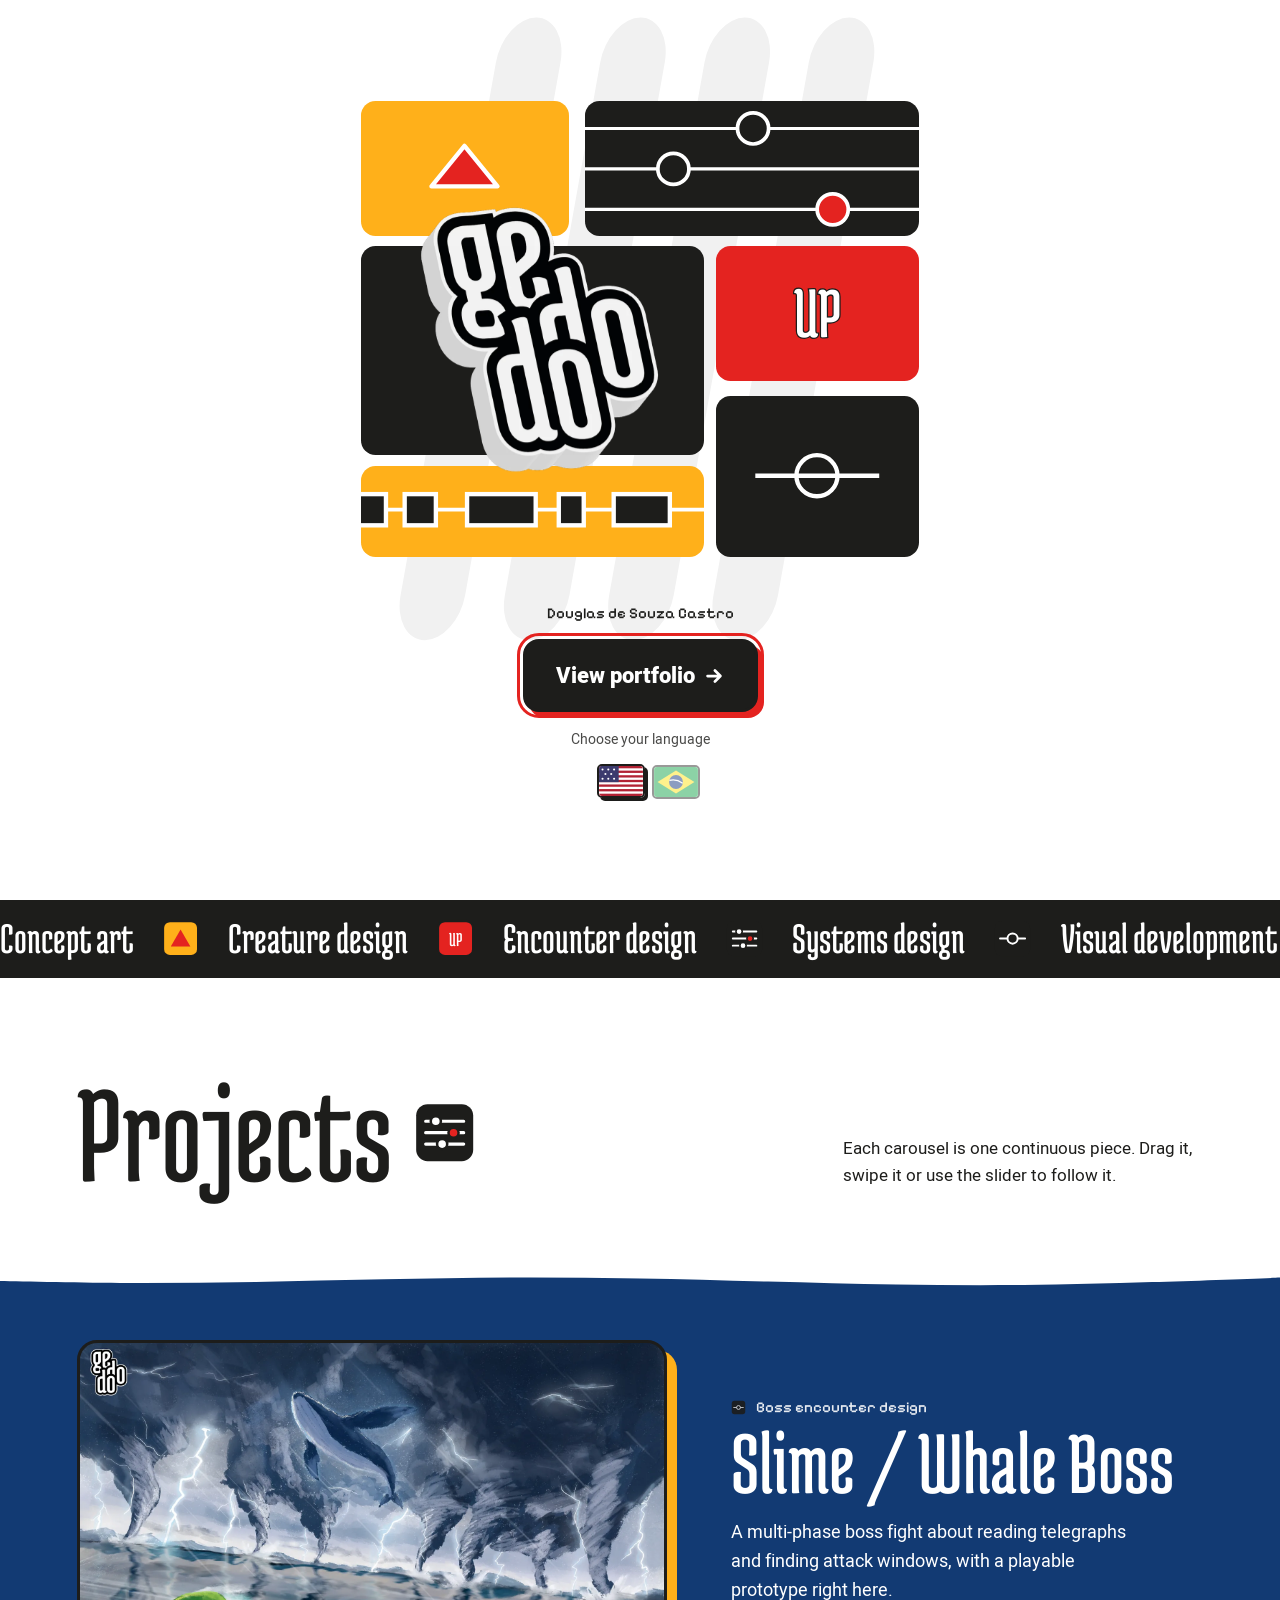
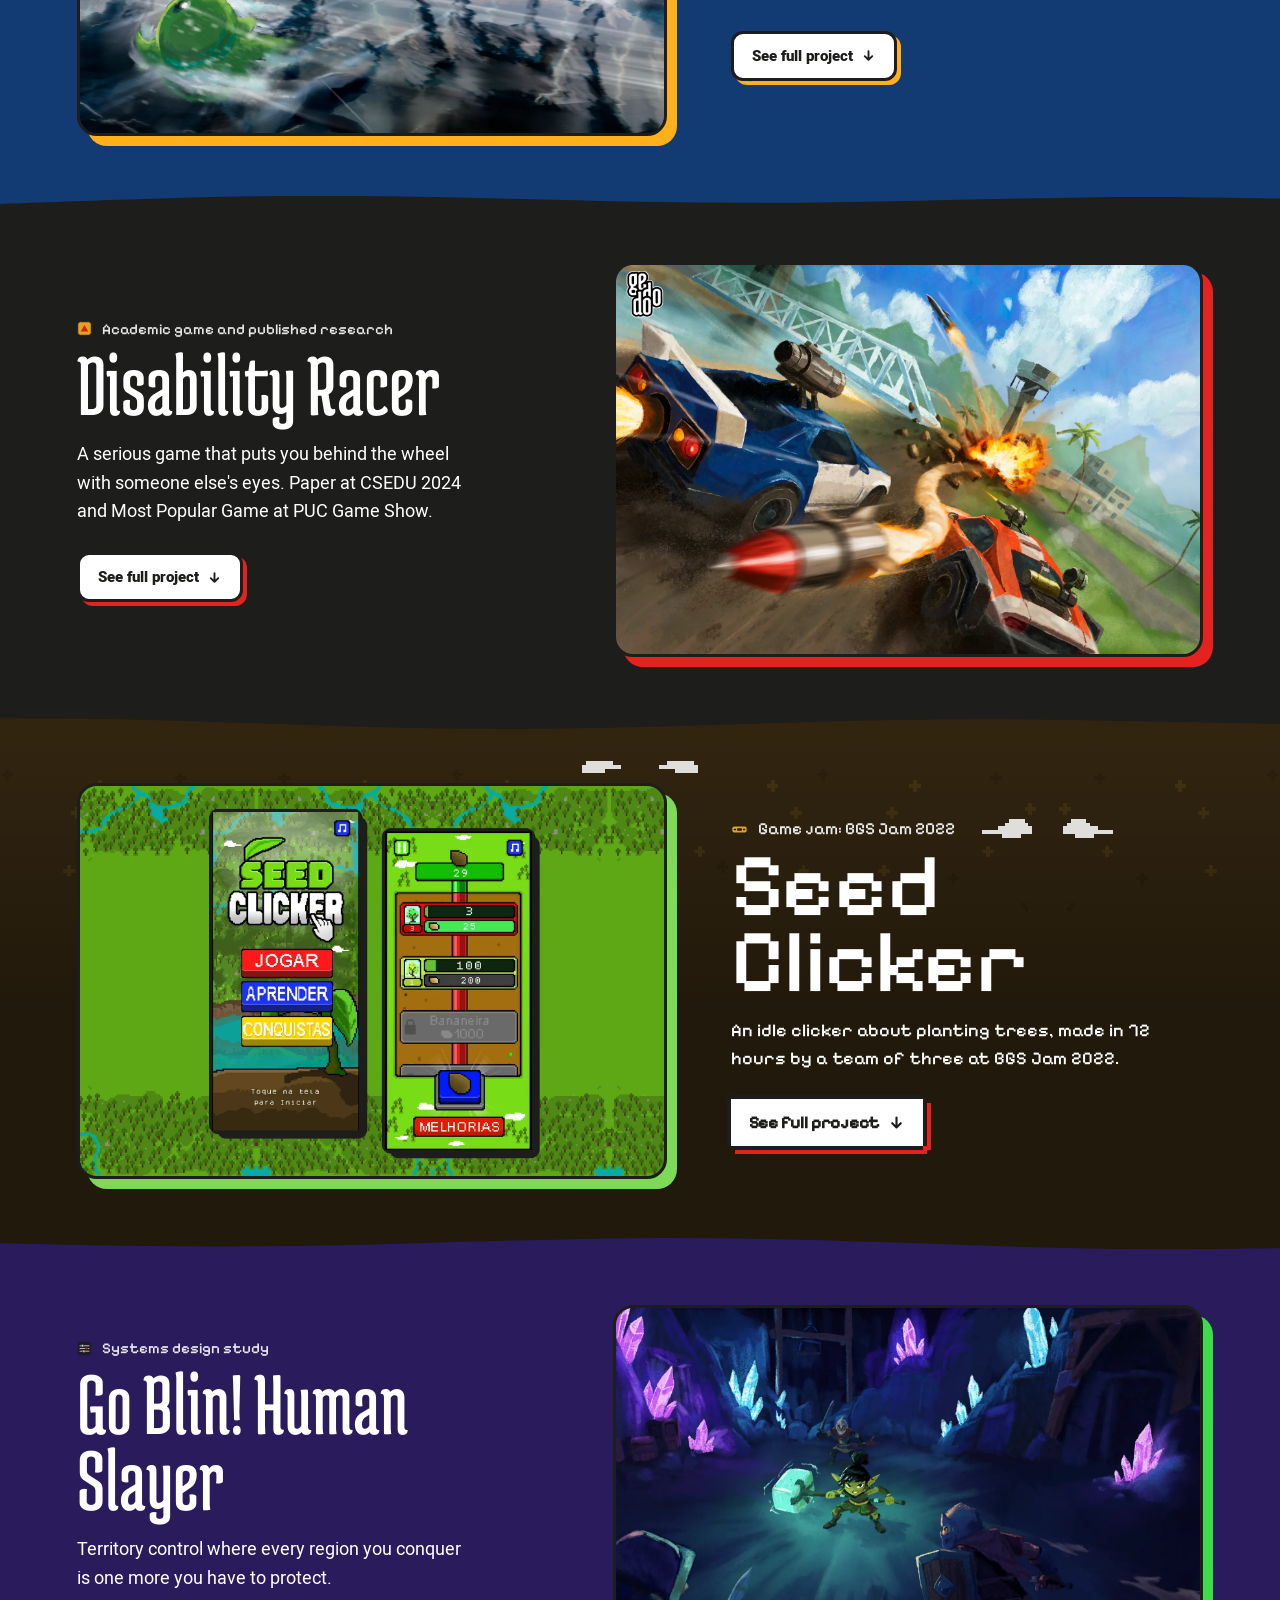
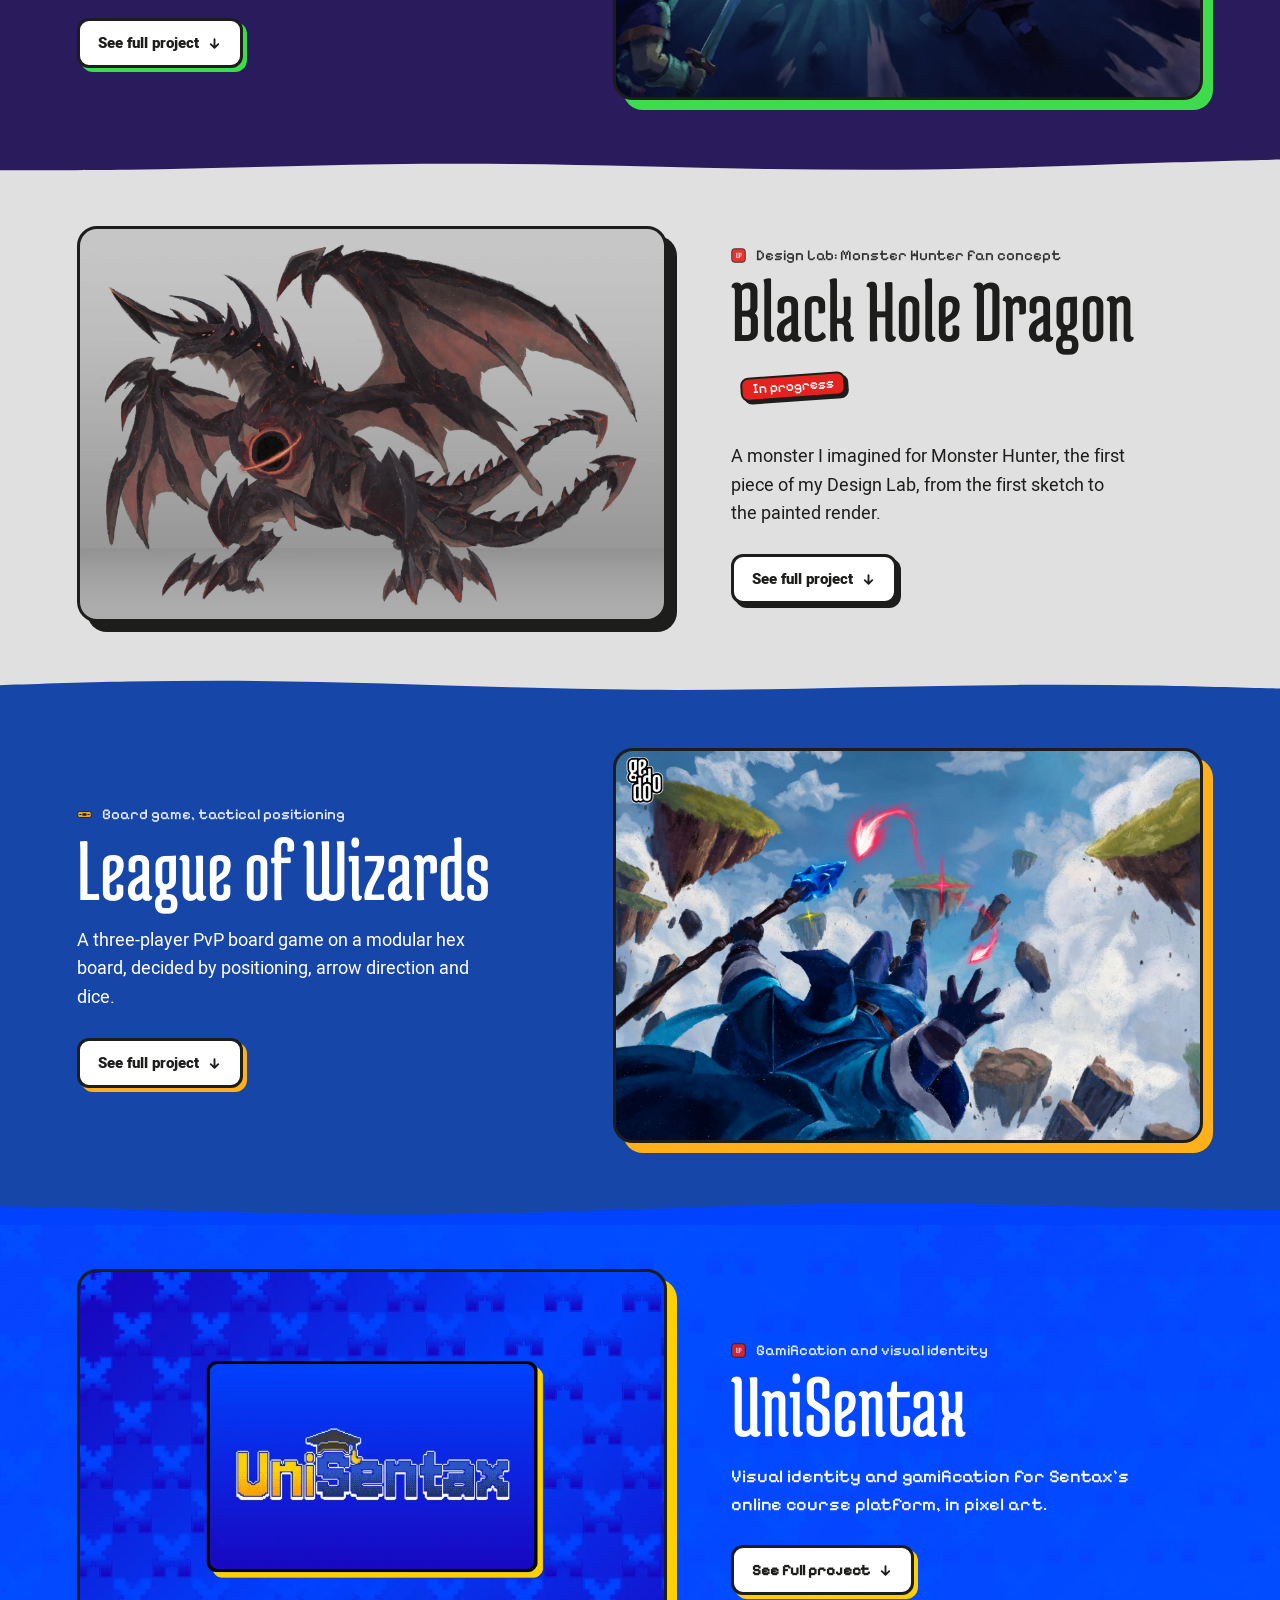
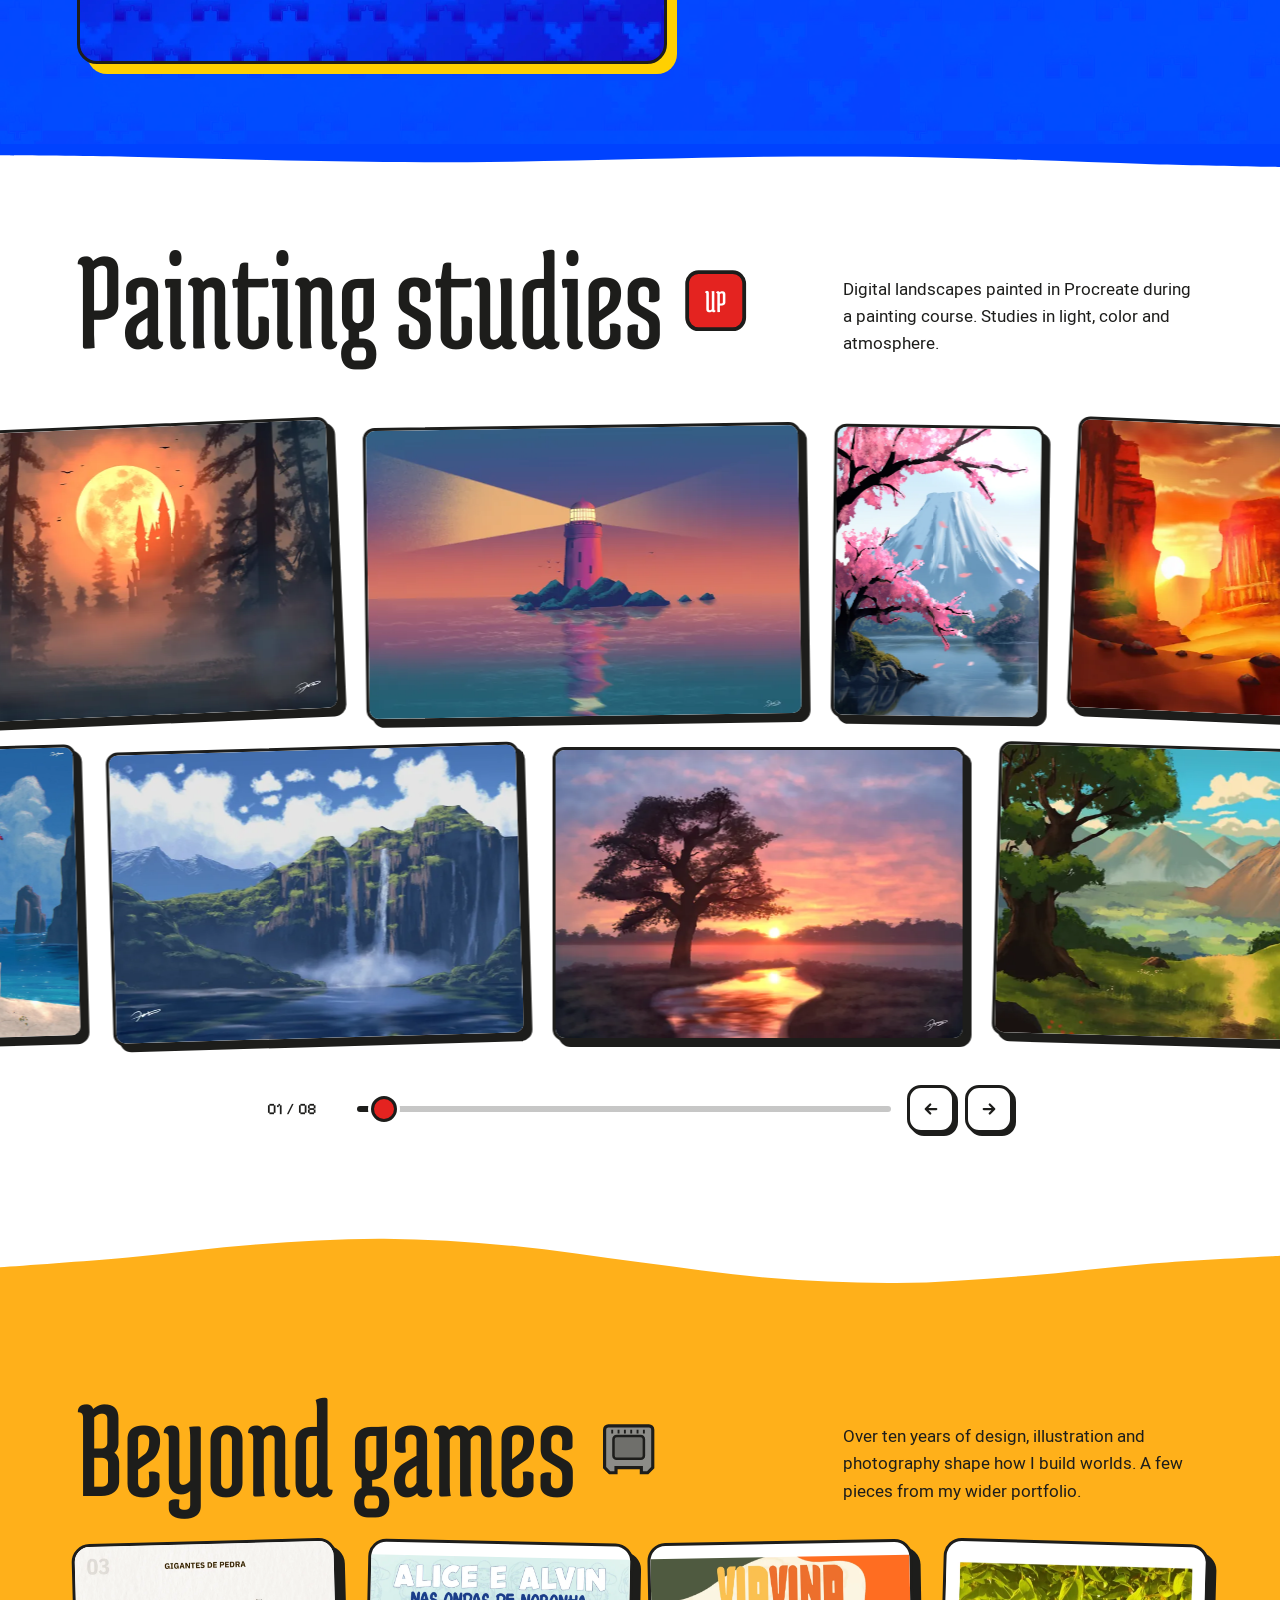
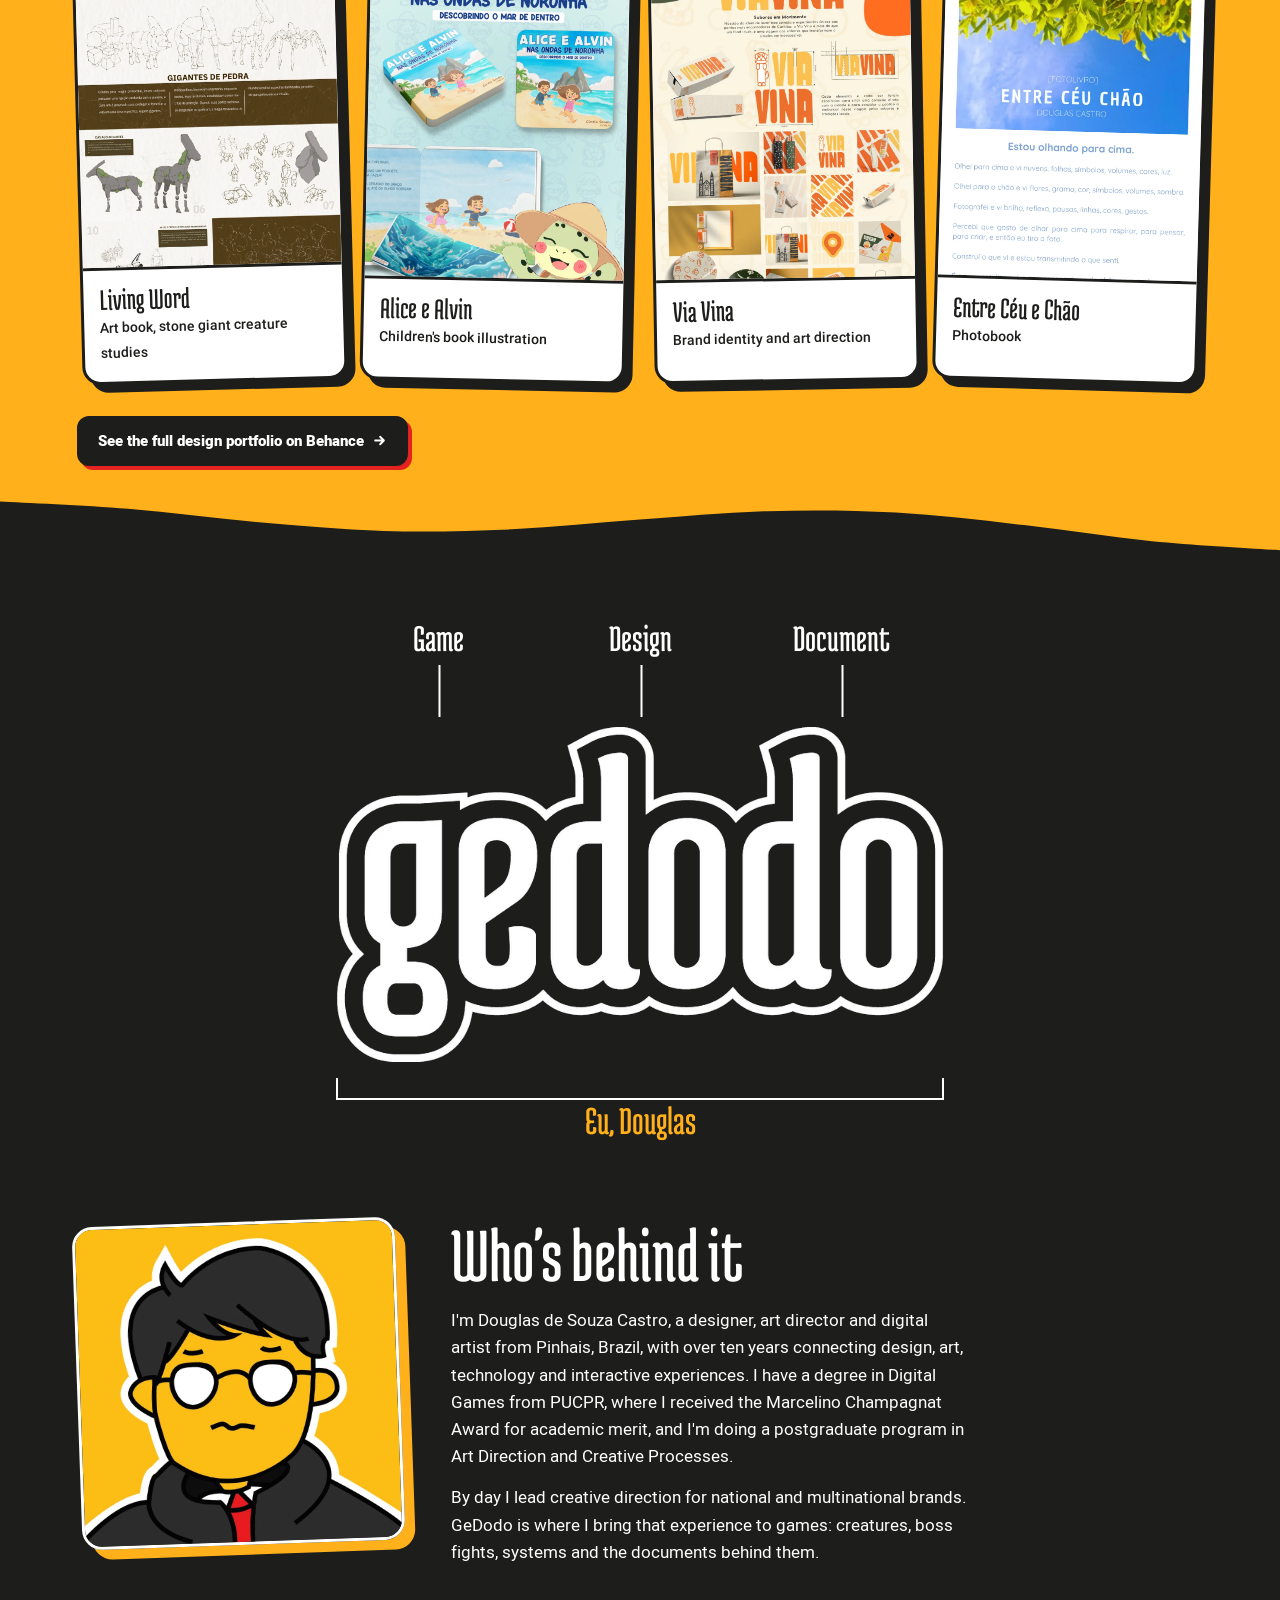
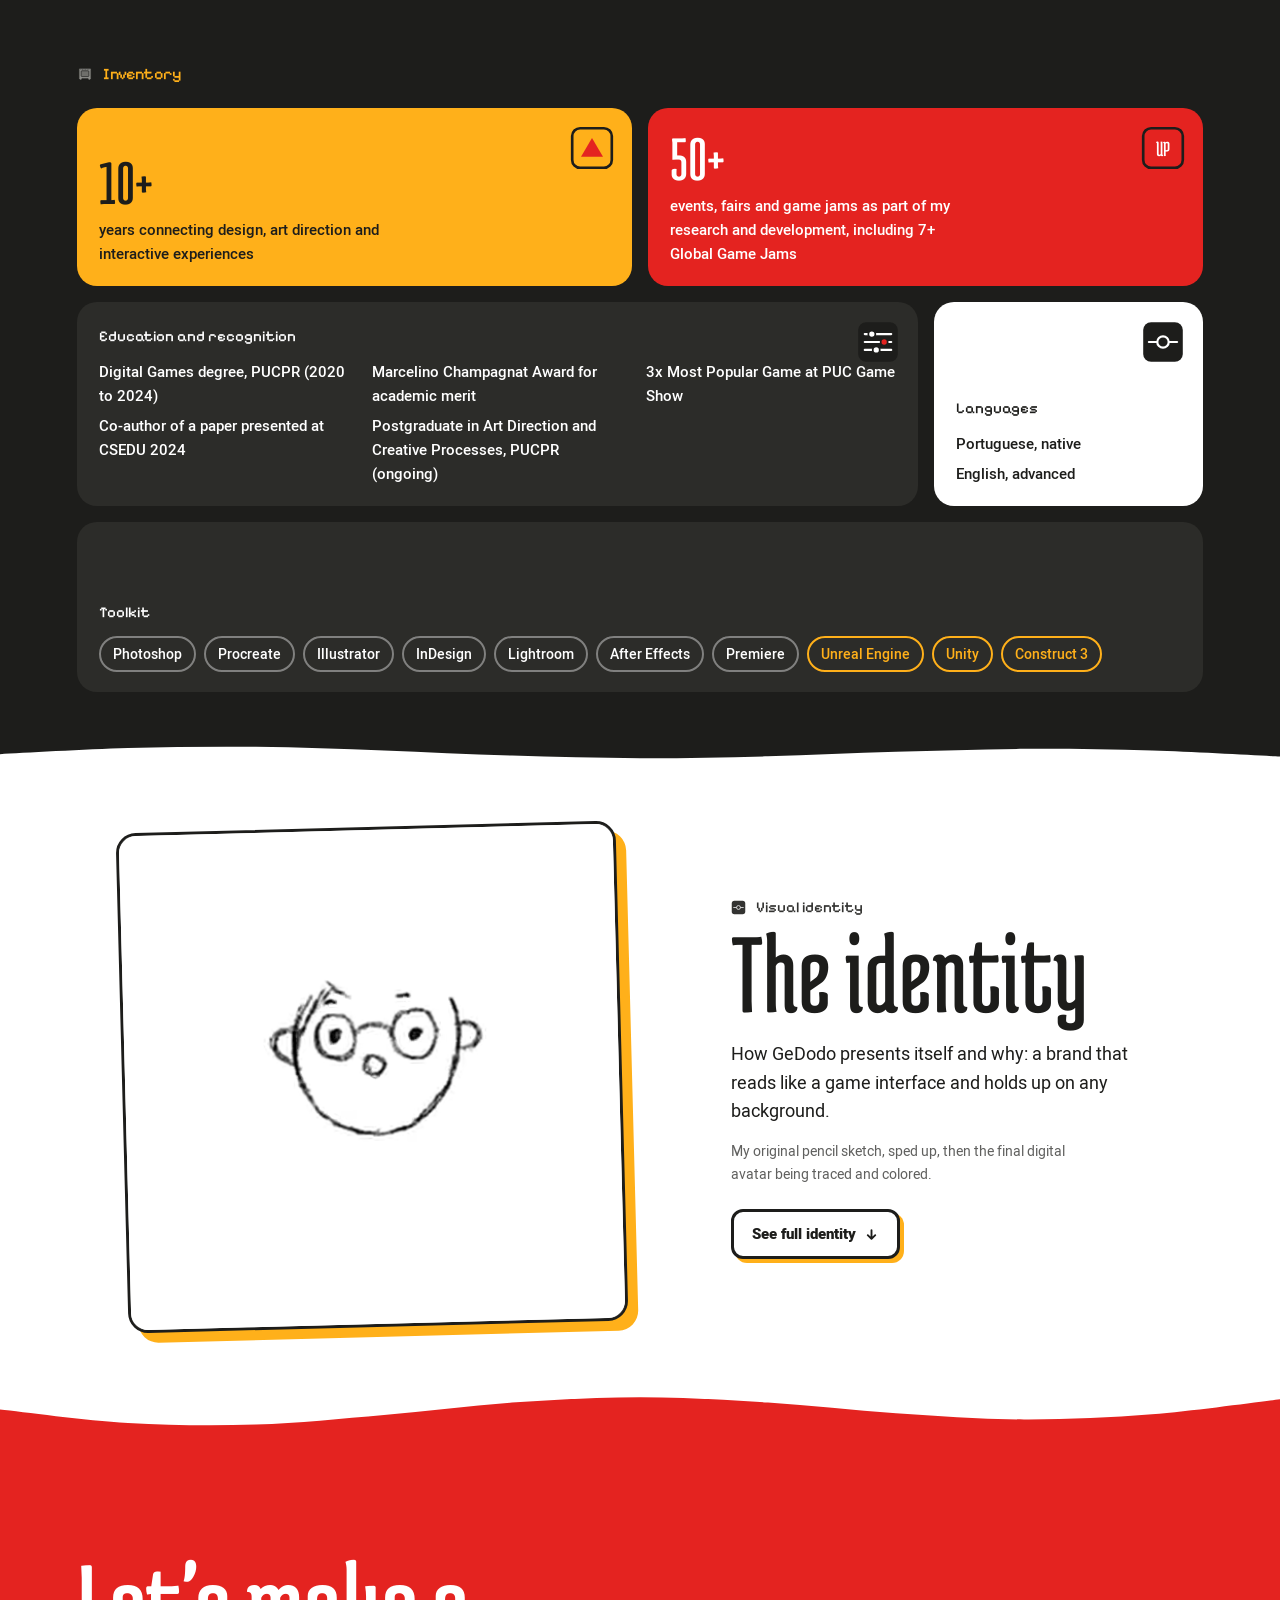
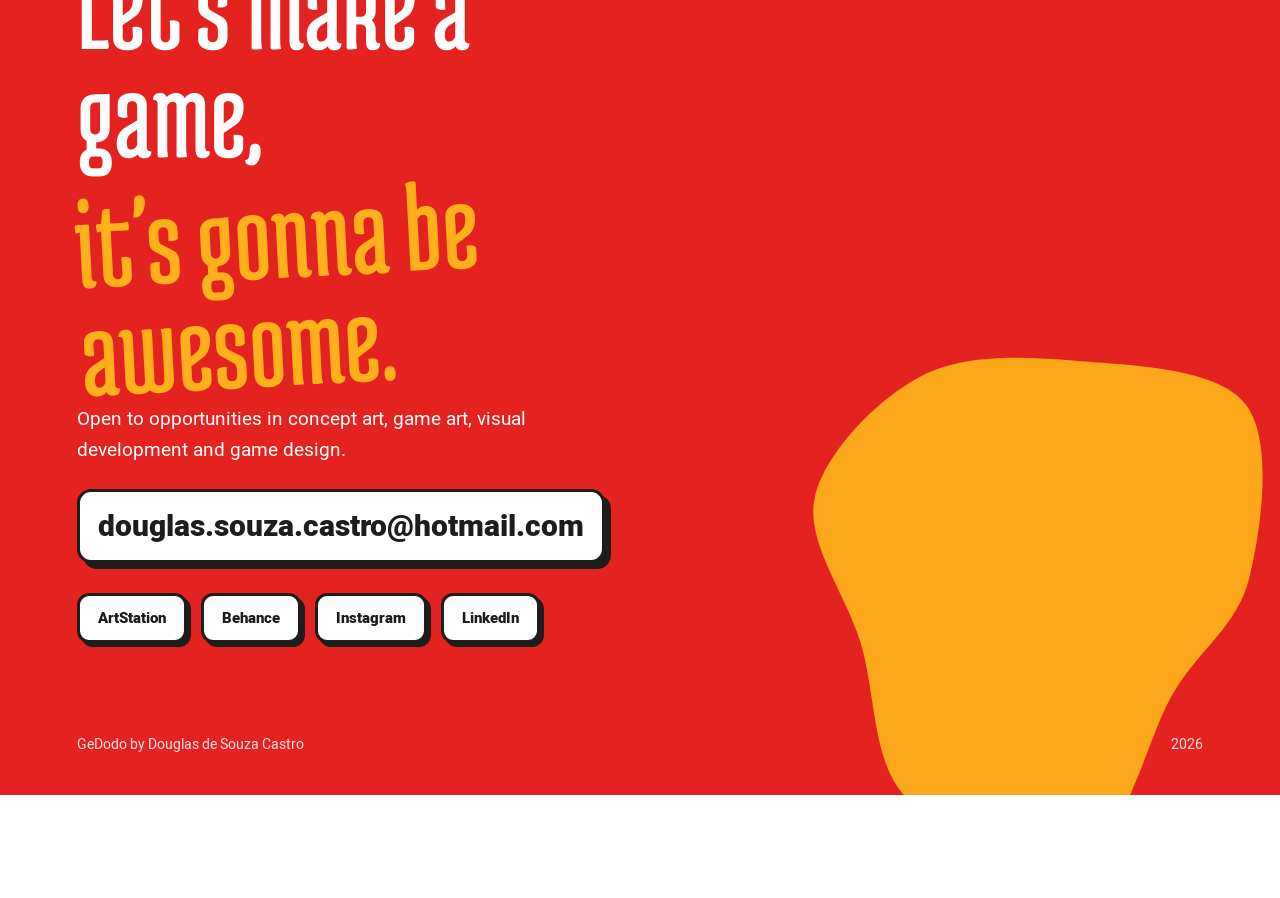
==== commit 4edff939: "Atualiza espaçamento entre blocos, jogo do slime e animação da identidade visual" ====
--- a/index.html
+++ b/index.html
@@ -161,17 +161,18 @@
 @media (max-width:860px){.ptop{grid-template-columns:1fr}.band{margin-top:50px}.band .wave{height:50px}:root{--h:min(64vh,122vw)}.ctrl{flex-wrap:wrap}.ctrl .scrub{order:3;flex-basis:100%}}
 
 /* ---------- identidade visual do GeDodo ---------- */
-.idsec{--bg:var(--white);--fg:var(--black);padding-bottom:clamp(90px,12vh,140px)}
-.idsec .head{padding-top:clamp(40px,6vh,70px)}
-.id-grid{display:grid;grid-template-columns:minmax(0,.85fr) minmax(0,1.4fr);gap:clamp(28px,5vw,72px);padding:0 var(--pad);align-items:start}
-.id-draw{margin:0;position:sticky;top:96px}
-.id-canvas{position:relative;border-radius:20px;overflow:hidden;border:3px solid var(--black);box-shadow:10px 10px 0 var(--yellow);background:var(--white);transform:rotate(-1.5deg)}
-.id-canvas canvas{display:block;width:100%;height:auto;aspect-ratio:1}
+.idsec{--bg:var(--white);--fg:var(--black);--shadow:var(--yellow);padding:clamp(28px,5vh,56px) 0 clamp(90px,12vh,140px)}
+.id-sum{grid-template-columns:minmax(0,1fr) minmax(0,1.1fr)}
+.id-sum .id-canvas{width:100%;max-width:500px;justify-self:center}
+.id-sum h2{font-family:var(--display);font-weight:400;font-size:clamp(66px,9vw,140px);line-height:.84;margin:0}
+.id-vcap{font-size:14px;opacity:.7;max-width:44ch;margin:-12px 0 24px}
+.id-canvas{position:relative;border-radius:20px;overflow:hidden;border:3px solid var(--black);box-shadow:10px 10px 0 var(--yellow);background:var(--white);transform:rotate(-1.5deg);aspect-ratio:1}
+.id-canvas video{display:block;width:100%;height:100%;object-fit:cover}
 .id-replay{position:absolute;right:12px;bottom:12px;display:inline-flex;align-items:center;gap:6px;font:inherit;font-family:var(--pixel);font-size:13px;padding:6px 10px;border-radius:10px;border:3px solid var(--black);background:var(--white);color:var(--black);cursor:pointer;box-shadow:3px 3px 0 var(--black);opacity:0;transition:opacity .3s}
 .id-canvas.done .id-replay,.id-replay:focus-visible{opacity:1}
 .id-replay .ico{width:14px;height:14px}
-.id-draw figcaption{font-size:14px;margin-top:18px;opacity:.75;max-width:40ch}
-.id-why{display:grid;grid-template-columns:repeat(2,minmax(0,1fr));gap:16px}
+.id-grid{padding:0 var(--pad)}
+.id-why{display:grid;grid-template-columns:repeat(3,minmax(0,1fr));gap:16px}
 .id-card{border:3px solid var(--black);border-radius:18px;padding:20px 22px;background:var(--white);box-shadow:5px 5px 0 var(--black)}
 .id-card.wide{grid-column:1/-1}
 .id-card.goal{background:var(--black);color:var(--white);box-shadow:5px 5px 0 var(--red)}
@@ -195,13 +196,14 @@
 .id-strip button:hover{transform:translate(-2px,-2px);box-shadow:6px 6px 0 var(--red)}
 .id-strip button:focus-visible{outline:3px solid var(--red);outline-offset:3px}
 .id-strip img{width:100%;height:100%;object-fit:cover}
-@media (max-width:860px){.id-grid{grid-template-columns:1fr}.id-draw{position:static;max-width:420px;margin:0 auto}.id-why{grid-template-columns:1fr}.id-strip{grid-template-columns:repeat(2,minmax(0,1fr))}.id-replay{opacity:1}}
+@media (max-width:860px){.id-canvas{max-width:440px}.id-why{grid-template-columns:1fr}.id-strip{grid-template-columns:repeat(2,minmax(0,1fr))}.id-replay{opacity:1}}
 
 /* ---------- blocos de projeto recolhíveis ---------- */
-.band.fold{padding:clamp(28px,5vh,56px) 0 clamp(30px,5vh,56px);margin-top:110px}
-.band.fold + .band.fold{margin-top:110px}
+.band.fold{padding:clamp(28px,5vh,56px) 0 clamp(64px,9vh,96px);margin-top:70px}
+.band.fold + .band.fold{margin-top:0}   /* como antes: a onda do bloco seguinte sobrepõe o fim do anterior */
 .band.fold .wave{height:44px}
-.band.fold .wave-b{top:auto;bottom:1px;transform:translateY(100%) scaleY(-1)}
+.band.fold .wave-b{top:auto;bottom:1px;transform:translateY(100%) scaleY(-1);display:none}
+.band.fold:last-child .wave-b{display:block}
 .psum{display:grid;grid-template-columns:minmax(0,1.25fr) minmax(0,1fr);gap:clamp(24px,5vw,72px);align-items:center;padding:0 var(--pad)}
 .band.flip .psum{grid-template-columns:minmax(0,1fr) minmax(0,1.25fr)}
 .band.flip .pcover{order:2}
@@ -226,7 +228,7 @@
 .pmore-in .ptop > div:first-child{display:none}
 .pmore-in .ptop .desc{max-width:70ch}
 @media (prefers-reduced-motion:reduce){.pmore,.pmore-in,.pcover,.pcover img{transition:none}}
-@media (max-width:860px){.psum,.band.flip .psum{grid-template-columns:1fr;gap:26px}.band.flip .pcover{order:0}.band.fold,.band.fold + .band.fold{margin-top:80px}.band.fold .wave{height:30px}.pshort{font-size:16px;margin:12px 0 20px}}
+@media (max-width:860px){.psum,.band.flip .psum,.id-sum{grid-template-columns:1fr;gap:26px}.band.flip .pcover{order:0}.band.fold{margin-top:50px}.band.fold .wave{height:30px}.pshort{font-size:16px;margin:12px 0 20px}}
 
 /* dragão: linha do tempo do processo */
 .process{display:grid;grid-template-columns:minmax(0,1.5fr) minmax(0,1fr);gap:clamp(24px,4vw,60px);padding:0 var(--pad);align-items:center}
@@ -993,16 +995,19 @@
 </section>
 <section class="band idsec" id="identity" aria-labelledby="id-title">
   <svg class="wave" viewBox="0 0 1000 100" preserveAspectRatio="none" aria-hidden="true"><path/></svg>
-  <div class="head">
-    <h2 id="id-title" class="reveal"><span data-i18n="id.title">The identity</span><svg class="ico"><use href="#i-target"/></svg></h2>
-    <p data-i18n="id.lead"></p>
+  <div class="psum id-sum">
+    <div class="id-canvas">
+      <video id="idVid" muted playsinline preload="metadata" poster="assets/img/brand/avatar-draw-end.webp" aria-label="GeDodo avatar"><source src="assets/img/brand/avatar-draw.webm" type="video/webm"><source src="assets/img/brand/avatar-draw.mp4" type="video/mp4"></video>
+      <button type="button" class="id-replay" id="idReplay"><svg class="ico" aria-hidden="true"><use href="#i-replay"/></svg><span data-i18n="id.replay"></span></button>
+    </div>
+    <div class="ptext"><p class="kind"><svg class="ico" aria-hidden="true"><use href="#i-target"/></svg><span data-i18n="id.kind"></span></p>
+      <h2 id="id-title" class="reveal" data-i18n="id.title">The identity</h2>
+      <p class="pshort" data-i18n="id.lead"></p>
+      <p class="id-vcap" data-i18n="id.drawCap"></p>
+      <button type="button" class="btn pbtn" id="idToggle" aria-controls="more-identity" aria-expanded="false"><span></span><svg class="ico chev" aria-hidden="true"><use href="#i-arrow"/></svg></button></div>
   </div>
-  <div class="id-grid">
-    <figure class="id-draw">
-      <div class="id-canvas"><canvas id="idDraw" width="480" height="480" role="img" aria-label="GeDodo avatar"></canvas>
-        <button type="button" class="id-replay" id="idReplay"><svg class="ico" aria-hidden="true"><use href="#i-replay"/></svg><span data-i18n="id.replay"></span></button></div>
-      <figcaption data-i18n="id.drawCap"></figcaption>
-    </figure>
+  <div class="pmore" id="more-identity"><div class="pmore-in">
+    <div class="id-grid">
     <div class="id-why">
       <article class="id-card wide"><img class="id-mini" src="assets/img/brand/logo-line.webp" alt="" loading="lazy"><h3 data-i18n="id.nameT"></h3><p data-i18n="id.nameP"></p></article>
       <article class="id-card"><h3 data-i18n="id.logoT"></h3><p data-i18n="id.logoP"></p></article>
@@ -1012,12 +1017,13 @@
       <article class="id-card"><h3 data-i18n="id.avatarT"></h3><p data-i18n="id.avatarP"></p></article>
       <article class="id-card goal"><h3 data-i18n="id.goalT"></h3><p data-i18n="id.goalP"></p></article>
     </div>
-  </div>
-  <div class="id-build">
+    </div>
+    <div class="id-build">
     <div class="id-bhead"><div><h3 data-i18n="id.buildT"></h3><p data-i18n="id.buildP"></p></div>
       <button type="button" class="btn" id="idOpen"><span data-i18n="id.buildBtn"></span><svg class="ico"><use href="#i-arrow"/></svg></button></div>
     <div class="id-strip" id="idStrip"></div>
   </div>
+  </div></div>
 </section>
 </main>
 
@@ -2008,6 +2014,17 @@
       cx.save(); cx.translate(w.x * cs, w.y * cs); cx.rotate(w.a - Math.PI / 2); cx.globalAlpha = S.phase === 2 ? .55 : .3;
       spr(S.phase === 2 ? WT.sh2 : WT.sh1, .92); cx.restore(); cx.globalAlpha = 1;
     }
+    /* v13: o slime é desenhado antes da baleia, então passa por baixo dela */
+    const s = S.slime;
+    if (!(s.inv > 0 && Math.floor(s.inv * 14) % 2) && s.lives > 0){
+      const sx = s.rx * cs, sy = s.ry * cs, squ = s.hurt > 0 ? .8 : 1;
+      cx.fillStyle = COL.ink; cx.fillRect(sx + 1, sy + 1, cs - 2, cs - 2);
+      cx.fillStyle = s.hurt > 0 ? COL.red : COL.slime; cx.fillRect(sx + 3, sy + 3 + cs * (1 - squ) / 2, cs - 6, (cs - 6) * squ);
+      /* olhos mostram para onde ele vai atacar */
+      cx.fillStyle = COL.ink; const e = Math.max(2, cs * .14), mx = sx + cs / 2 + s.fx * cs * .18, my = sy + cs / 2 + s.fy * cs * .18;
+      if (s.fx) { cx.fillRect(mx - e / 2, my - cs * .18, e, e); cx.fillRect(mx - e / 2, my + cs * .06, e, e); }
+      else { cx.fillRect(mx - cs * .18, my - e / 2, e, e); cx.fillRect(mx + cs * .06, my - e / 2, e, e); }
+    }
     if ((!w.dead || w.dead < 1) && w.sink < 1){
       const bob = Math.sin(w.bob * 3) * .1, ca = Math.cos(w.a), sa = Math.sin(w.a);
       const x = (w.x + ca * w.nudge) * cs, y = (w.y + sa * w.nudge + bob) * cs;
@@ -2035,17 +2052,9 @@
     for (const f of S.swings){ const k = f.t / .16; cx.globalAlpha = 1 - k * .7;
       f.cells.forEach(([x, y], i) => { cx.fillStyle = i ? COL.yellow : "#ffffff"; sq(x, y, lerp(1, cs * .3, k)); cx.strokeStyle = COL.ink; cx.lineWidth = 2; cx.strokeRect(x * cs + 1, y * cs + 1, cs - 2, cs - 2); });
       cx.globalAlpha = 1; }
-    /* slime */
-    const s = S.slime;
-    if (!(s.inv > 0 && Math.floor(s.inv * 14) % 2) && s.lives > 0){
-      const sx = s.rx * cs, sy = s.ry * cs, squ = s.hurt > 0 ? .8 : 1;
-      cx.fillStyle = COL.ink; cx.fillRect(sx + 1, sy + 1, cs - 2, cs - 2);
-      cx.fillStyle = s.hurt > 0 ? COL.red : COL.slime; cx.fillRect(sx + 3, sy + 3 + cs * (1 - squ) / 2, cs - 6, (cs - 6) * squ);
-      /* olhos mostram para onde ele vai atacar */
-      cx.fillStyle = COL.ink; const e = Math.max(2, cs * .14), mx = sx + cs / 2 + s.fx * cs * .18, my = sy + cs / 2 + s.fy * cs * .18;
-      if (s.fx) { cx.fillRect(mx - e / 2, my - cs * .18, e, e); cx.fillRect(mx - e / 2, my + cs * .06, e, e); }
-      else { cx.fillRect(mx - cs * .18, my - e / 2, e, e); cx.fillRect(mx + cs * .06, my - e / 2, e, e); }
-    }
+    /* slime por baixo da baleia: um contorno fraco mostra onde ele está */
+    if (!(s.inv > 0 && Math.floor(s.inv * 14) % 2) && s.lives > 0 && inWhale(s.x + .5, s.y + .5, .2)){
+      cx.globalAlpha = .7; cx.strokeStyle = "#7dff6a"; cx.lineWidth = 2; cx.strokeRect(s.rx * cs + 2, s.ry * cs + 2, cs - 4, cs - 4); cx.globalAlpha = 1; }
     /* partículas e números */
     for (const p of S.parts){ cx.globalAlpha = 1 - p.t / p.life; cx.fillStyle = p.c; const z = p.s * cs; cx.fillRect(p.x * cs - z / 2, p.y * cs - z / 2, z, z); }
     cx.globalAlpha = 1;
@@ -2349,7 +2358,8 @@
     "nav.identity":"Identity",
     "id.title":"The identity",
     "id.lead":"How GeDodo presents itself and why: a brand that reads like a game interface and holds up on any background.",
-    "id.drawCap":"The avatar being traced line by line, then colored. Animation built from the final illustration.",
+    "id.kind":"Visual identity",
+    "id.drawCap":"My original pencil sketch, sped up, then the final digital avatar being traced and colored.",
     "id.replay":"Draw again",
     "id.nameT":"The name",
     "id.nameP":"GeDodo comes from <b>Game Design Document</b>, the document that holds a game together. The “dodo” at the end is also me: Douglas. It is a personal game design lab, a place to turn ideas, mechanics and experiences into small visual studies and design documents.",
@@ -2377,7 +2387,7 @@
     "contact.t1":"Let's make a game,","contact.t2":"it's gonna be awesome.","contact.text":"Open to opportunities in concept art, game art, visual development and game design.",
     "foot":"GeDodo by Douglas de Souza Castro",
     "gate.enter":"View portfolio","gate.pick":"Choose your language",
-    sketch:"Sketch", final:"Final", compare:"Drag to compare", wip:"In progress", openP:"See full project", closeP:"Collapse",
+    sketch:"Sketch", final:"Final", compare:"Drag to compare", wip:"In progress", openP:"See full project", closeP:"Collapse", openI:"See full identity",
     stage:"Stage", play:"Play the process", pause:"Pause", seeFinal:"See final render", timelapse:"Watch timelapse",
     slide:"slide", prev:"Previous", next:"Next", view:"VIEW", drag:"DRAG", scrub:"Move through",
     ticker:["Concept art","Creature design","Encounter design","Systems design","Visual development","Art direction","Worldbuilding"],
@@ -2393,7 +2403,8 @@
     "nav.identity":"Identidade",
     "id.title":"A identidade",
     "id.lead":"Como o GeDodo se apresenta e por quê: uma marca que se lê como interface de jogo e funciona em qualquer fundo.",
-    "id.drawCap":"O avatar sendo traçado linha por linha e depois colorido. Animação feita a partir da ilustração final.",
+    "id.kind":"Identidade visual",
+    "id.drawCap":"Meu rascunho original a lápis, acelerado, e depois o avatar digital final sendo traçado e colorido.",
     "id.replay":"Desenhar de novo",
     "id.nameT":"O nome",
     "id.nameP":"GeDodo vem de <b>Game Design Document</b>, o documento que sustenta um jogo. O “dodo” do final também sou eu: Douglas. É um laboratório pessoal de game design, um espaço para transformar ideias, mecânicas e experiências em pequenos estudos visuais e documentações de design.",
@@ -2421,7 +2432,7 @@
     "contact.t1":"Vamos criar um jogo,","contact.t2":"vai ser massa.","contact.text":"Aberto a oportunidades em concept art, game art, visual development e game design.",
     "foot":"GeDodo, por Douglas de Souza Castro",
     "gate.enter":"Ver portfólio","gate.pick":"Escolha o idioma",
-    sketch:"Esboço", final:"Final", compare:"Arraste para comparar", wip:"Em andamento", openP:"Ver projeto completo", closeP:"Recolher",
+    sketch:"Esboço", final:"Final", compare:"Arraste para comparar", wip:"Em andamento", openP:"Ver projeto completo", closeP:"Recolher", openI:"Ver identidade completa",
     stage:"Etapa", play:"Ver o processo", pause:"Pausar", seeFinal:"Ver arte final", timelapse:"Ver timelapse",
     slide:"slide", prev:"Anterior", next:"Próximo", view:"VER", drag:"ARRASTE", scrub:"Navegar por",
     ticker:["Concept art","Design de criatura","Design de encontro","Design de sistemas","Visual development","Direção de arte","Worldbuilding"],
@@ -3079,36 +3090,22 @@
     bind(b, n => n.setAttribute("aria-label", `${L(it.cap)} ${i + 1}/9`)); b.onclick = () => openLB(list, i, b); strip.appendChild(b); });
   $("#idOpen").onclick = e => openLB(list, 0, e.currentTarget);
   addWave($("#identity .wave"), 2, true);
-  /* o desenho: um mapa diz quando cada pixel aparece (primeiro o traço, depois as cores) */
-  const cv = $("#idDraw"), g = cv.getContext("2d", { willReadFrequently: true }), box = cv.parentElement, N = 480;
-  let tm = null, isLine = null, col = null, img = null, pen = [], t0 = 0, raf = 0, ready = false, want = false;
-  const load = src => new Promise((ok, no) => { const i = new Image(); i.decoding = "async"; i.onload = () => ok(i); i.onerror = no; i.src = R(src); });
-  const pixels = i => { const c = document.createElement("canvas"); c.width = c.height = N; const x = c.getContext("2d"); x.drawImage(i, 0, 0, N, N); return x.getImageData(0, 0, N, N).data; };
-  Promise.all([load(A + "brand/avatar-map.webp"), load(A + "brand/avatar-draw.webp")]).then(([m, c]) => {
-    const md = pixels(m); col = pixels(c); tm = new Float32Array(N * N); isLine = new Uint8Array(N * N);
-    const B = 160, sx = new Float32Array(B), sy = new Float32Array(B), sn = new Float32Array(B);
-    for (let i = 0; i < N * N; i++){ tm[i] = ((md[i*4] << 8) | md[i*4+1]) / 65534; isLine[i] = md[i*4+2] < 128;
-      if (isLine[i]){ const b = Math.min(B - 1, tm[i] * B | 0); sx[b] += i % N; sy[b] += i / N | 0; sn[b]++; } }
-    for (let b = 0; b < B; b++) if (sn[b]) pen.push([sx[b] / sn[b], sy[b] / sn[b], b / B]);
-    img = g.createImageData(N, N); ready = true;
-    if (reduce) paint(99); else { paint(0); if (want) play(); }
-  }).catch(() => { cv.replaceWith(Object.assign(new Image(), { src: R(A + "brand/avatar.webp"), alt: "" })); });
-  const LINE = 3.2, FILL0 = 2.9, FILL = 1.8;
-  function paint(e){
-    const pl = e / LINE, pf = (e - FILL0) / FILL, d = img.data;
-    for (let i = 0, j = 0; i < N * N; i++, j += 4){
-      const on = isLine[i] ? tm[i] <= pl : tm[i] <= pf;
-      if (on){ d[j] = col[j]; d[j+1] = col[j+1]; d[j+2] = col[j+2]; } else { d[j] = d[j+1] = d[j+2] = 255; }
-      d[j+3] = 255; }
-    g.putImageData(img, 0, 0);
-    if (pl > 0 && pl < 1){ let p = pen[0]; for (const q of pen){ if (q[2] <= pl) p = q; else break; }
-      g.fillStyle = "#1d1d1b"; g.beginPath(); g.arc(p[0], p[1], 9, 0, 7); g.fill(); g.fillStyle = "#e42320"; g.beginPath(); g.arc(p[0], p[1], 6, 0, 7); g.fill(); }
-    return pf >= 1;
-  }
-  function play(){ if (!ready){ want = true; return; } cancelAnimationFrame(raf); box.classList.remove("done"); t0 = performance.now();
-    const step = now => { if (paint((now - t0) / 1000)) { box.classList.add("done"); return; } raf = requestAnimationFrame(step); }; raf = requestAnimationFrame(step); }
+  /* o avatar: rascunho original acelerado + o traço digital final, num só vídeo */
+  const vid = $("#idVid"), box = vid.parentElement;
+  const play = () => { box.classList.remove("done"); try { vid.currentTime = 0; } catch (e) {} vid.play().catch(() => box.classList.add("done")); };
+  vid.addEventListener("ended", () => box.classList.add("done"));
   $("#idReplay").onclick = play;
-  new IntersectionObserver((es, o) => es.forEach(e => { if (e.isIntersecting){ o.disconnect(); if (!reduce) play(); } }), { threshold: .45 }).observe(cv);
+  if (reduce){ box.classList.add("done"); vid.controls = true; }
+  else new IntersectionObserver((es, o) => es.forEach(e => { if (e.isIntersecting){ o.disconnect(); play(); } }), { threshold: .45 }).observe(vid);
+  /* ocultar e expandir, igual aos projetos */
+  const sec = $("#identity"), more = $(".pmore-in", sec), tg = $("#idToggle");
+  more.inert = true;
+  const lbl = () => { $("span", tg).textContent = sec.classList.contains("open") ? tr("closeP") : tr("openI"); };
+  bind(tg, lbl);
+  tg.onclick = () => { const open = !sec.classList.contains("open");
+    if (!open && sec.getBoundingClientRect().top < 0) sec.scrollIntoView({ behavior: reduce ? "auto" : "smooth" });
+    sec.classList.toggle("open", open); sec.classList.remove("opened"); more.inert = !open; tg.setAttribute("aria-expanded", open); lbl();
+    if (open) setTimeout(() => { if (sec.classList.contains("open")) sec.classList.add("opened"); }, reduce ? 0 : 620); };
 })();
 addWave($("#about .wave"), 9); addWave($("#beyond .wave"), 6); addWave($("#contact .wave"), 4);
 const wio = new IntersectionObserver(es => es.forEach(e => { const w = waves.find(w => w.svg === e.target); if (w) w.on = e.isIntersecting; }));
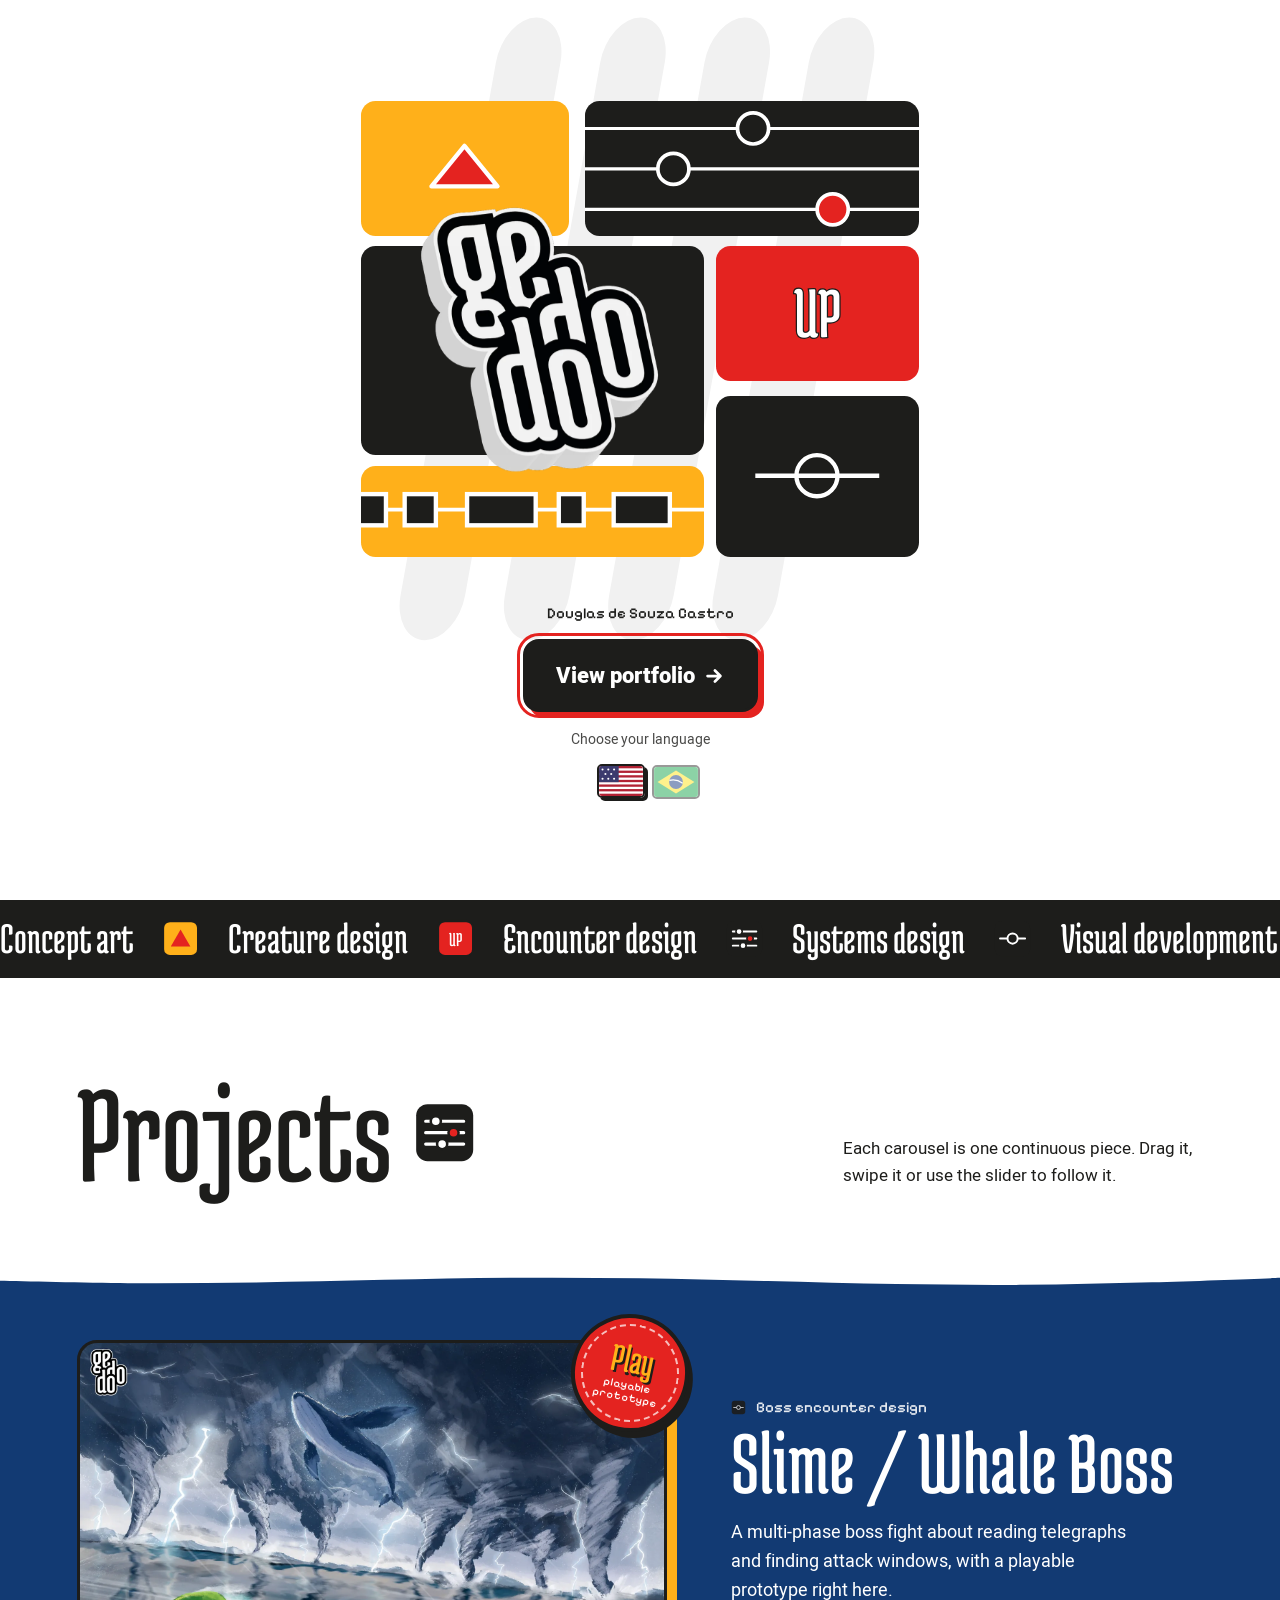
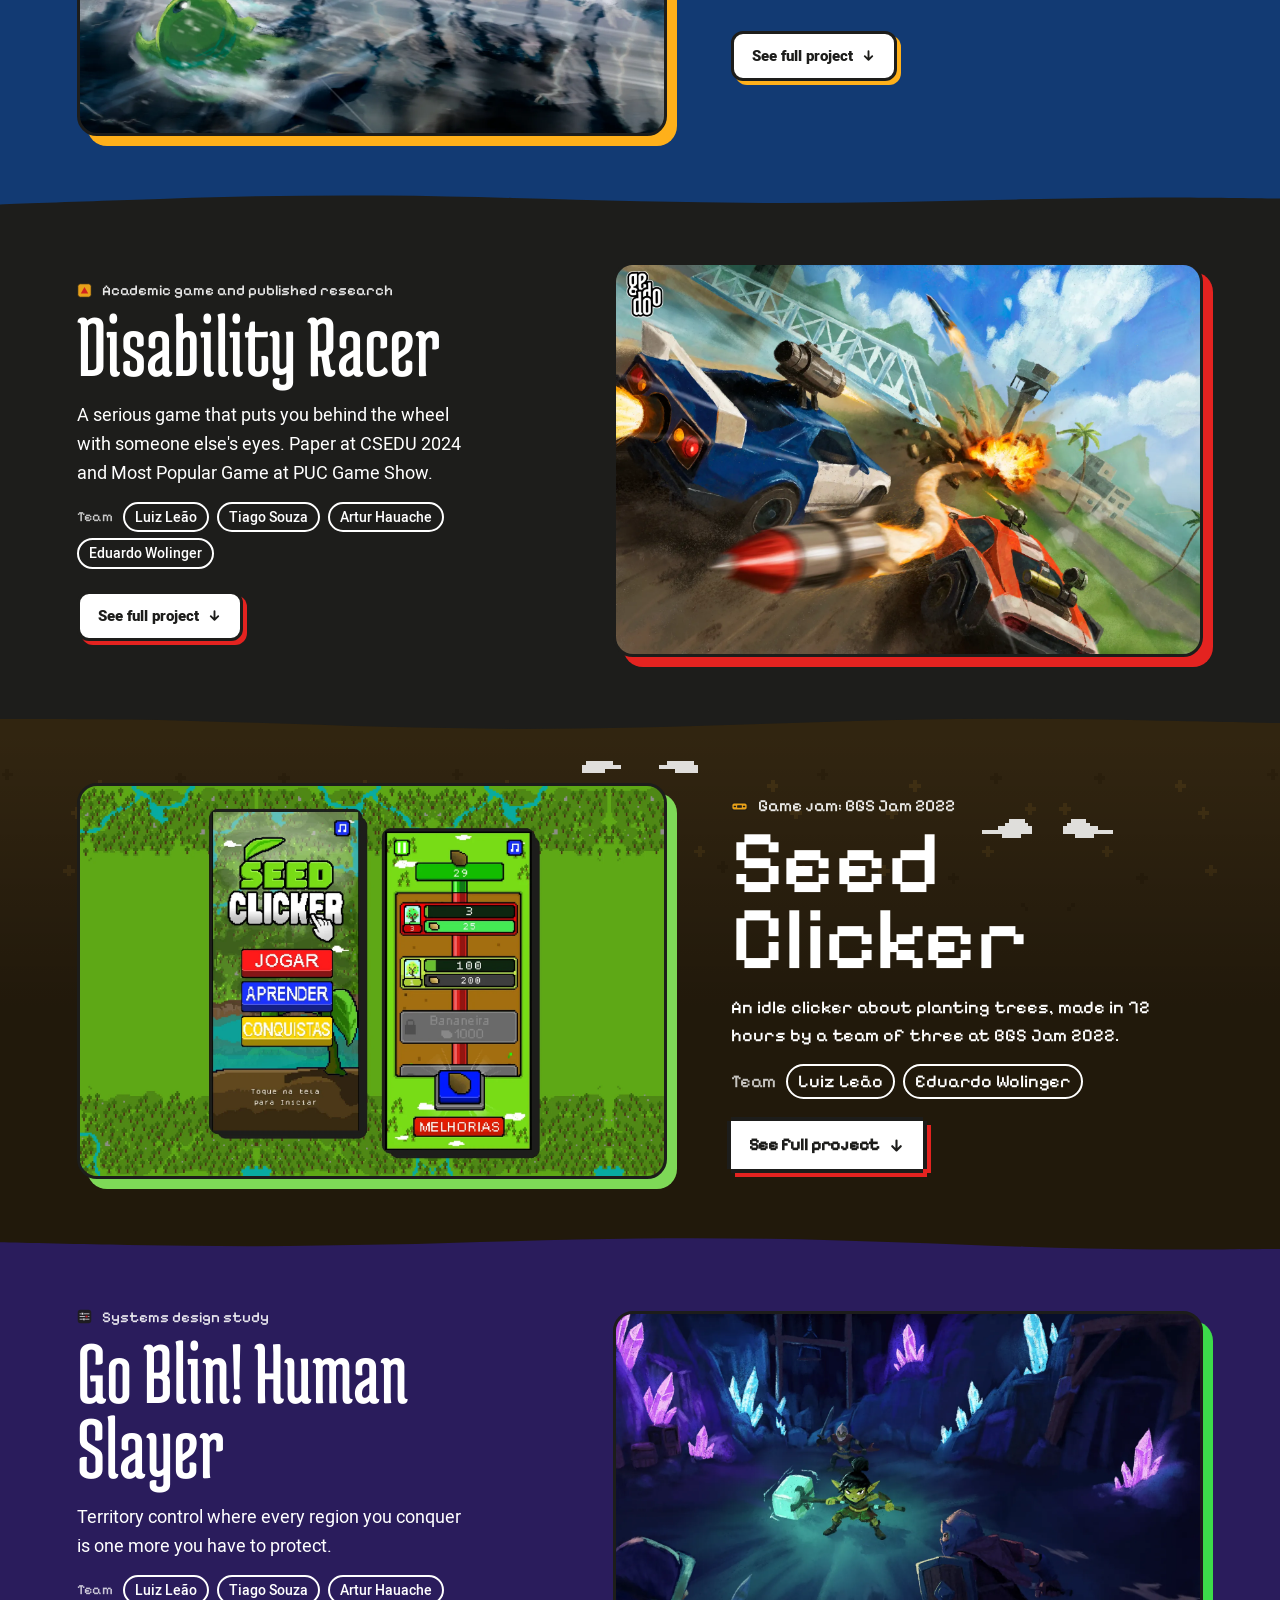
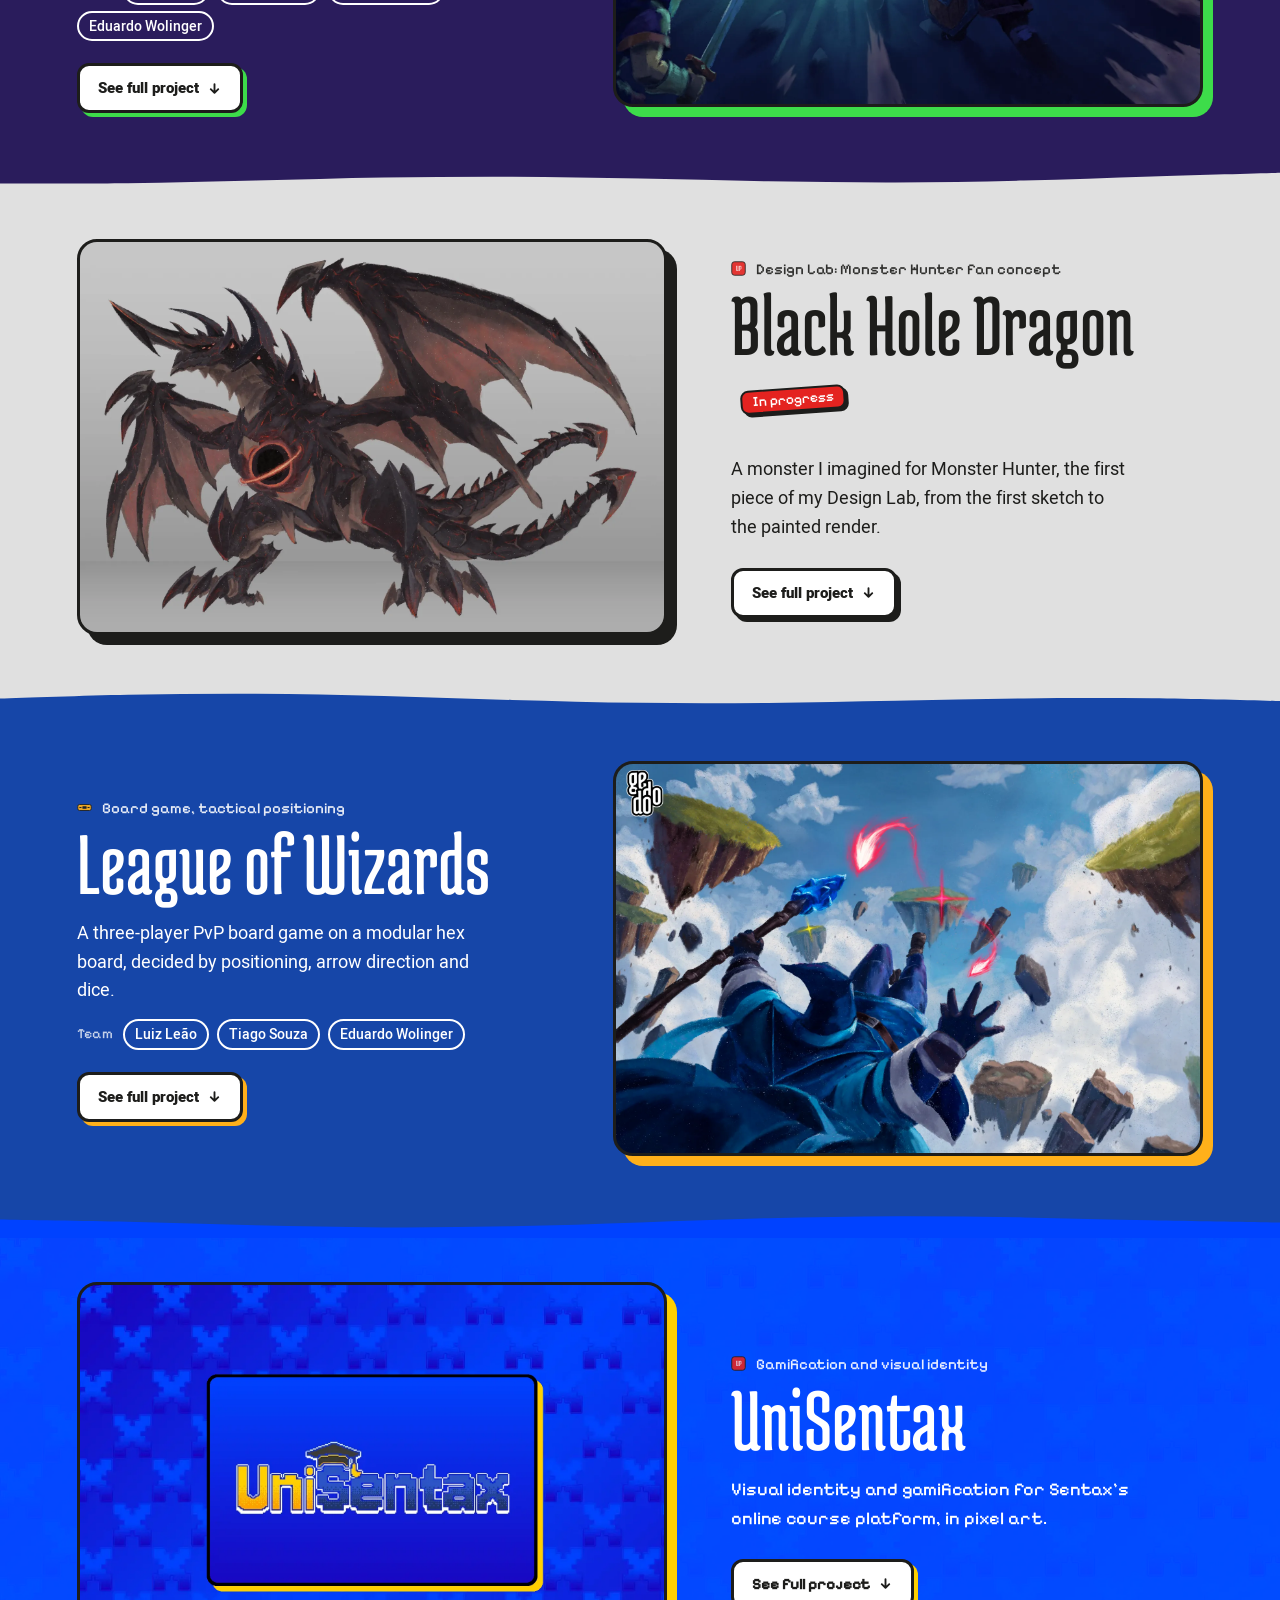
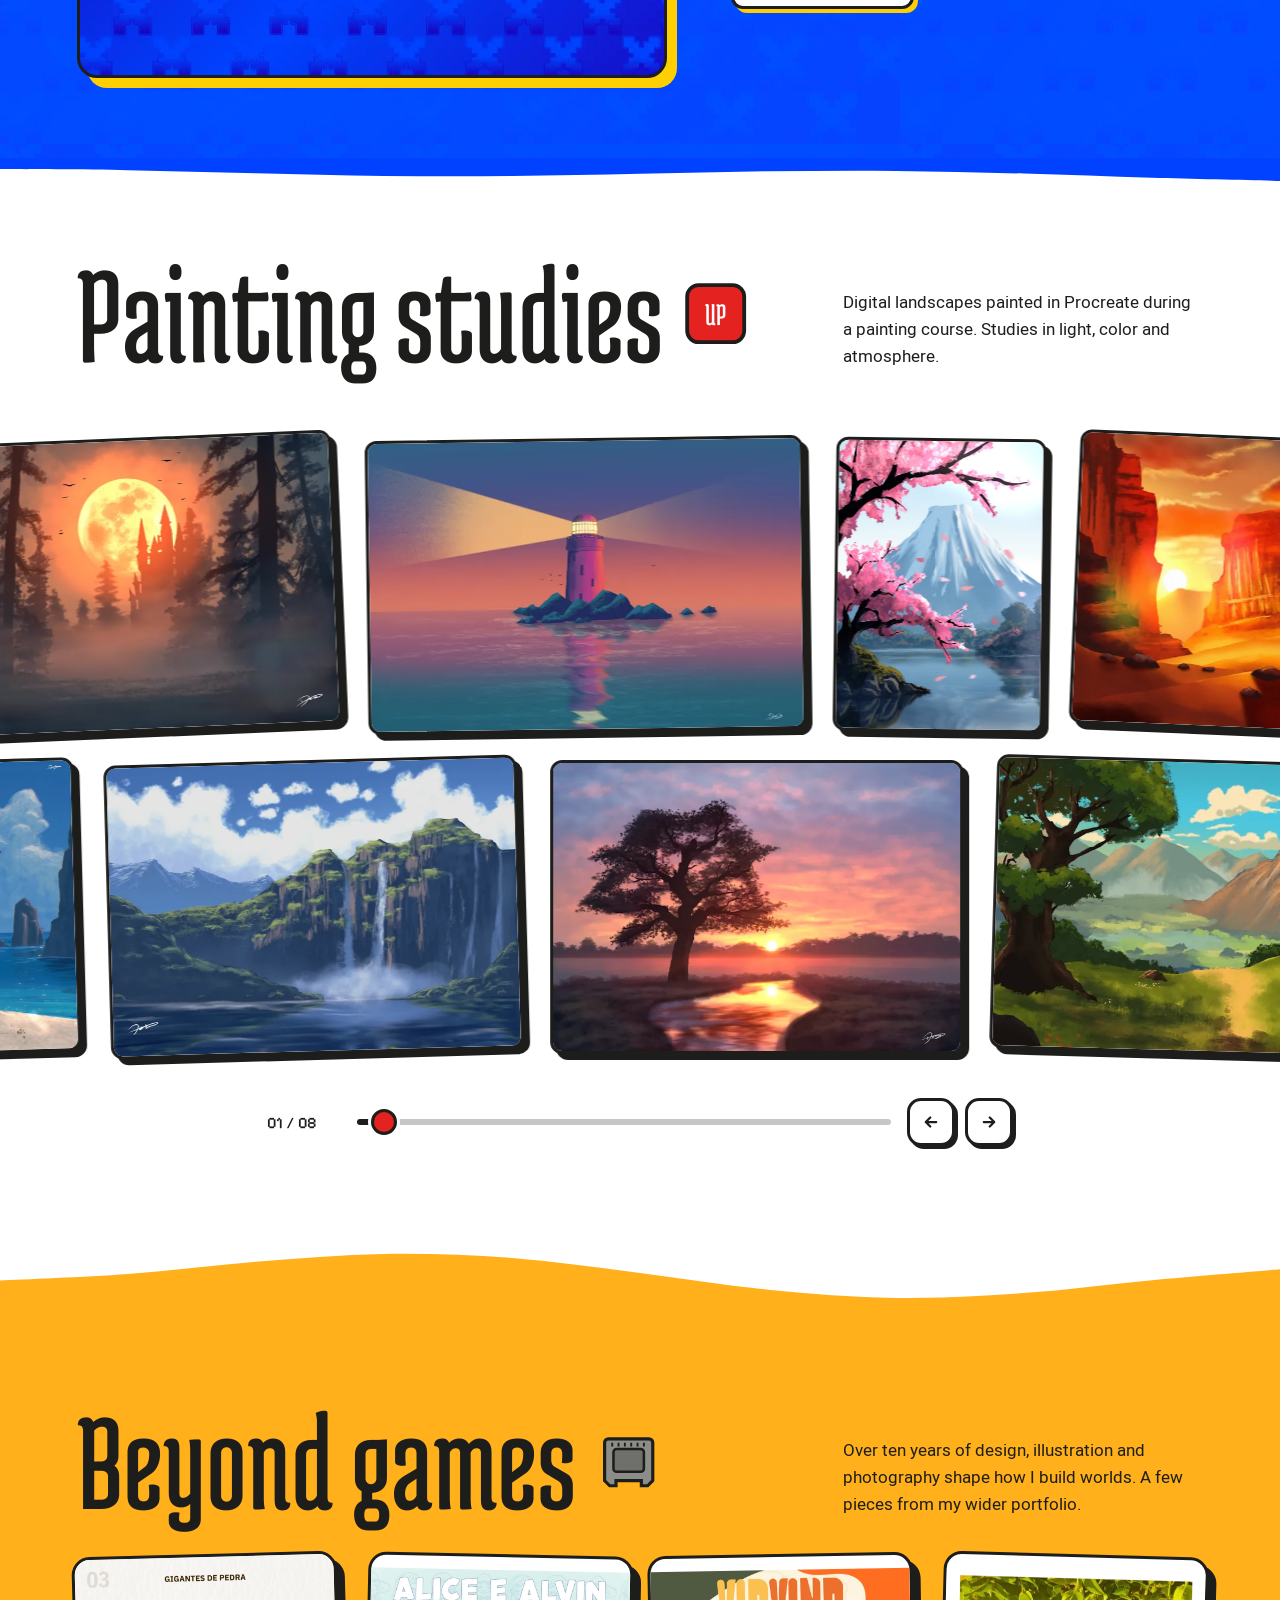
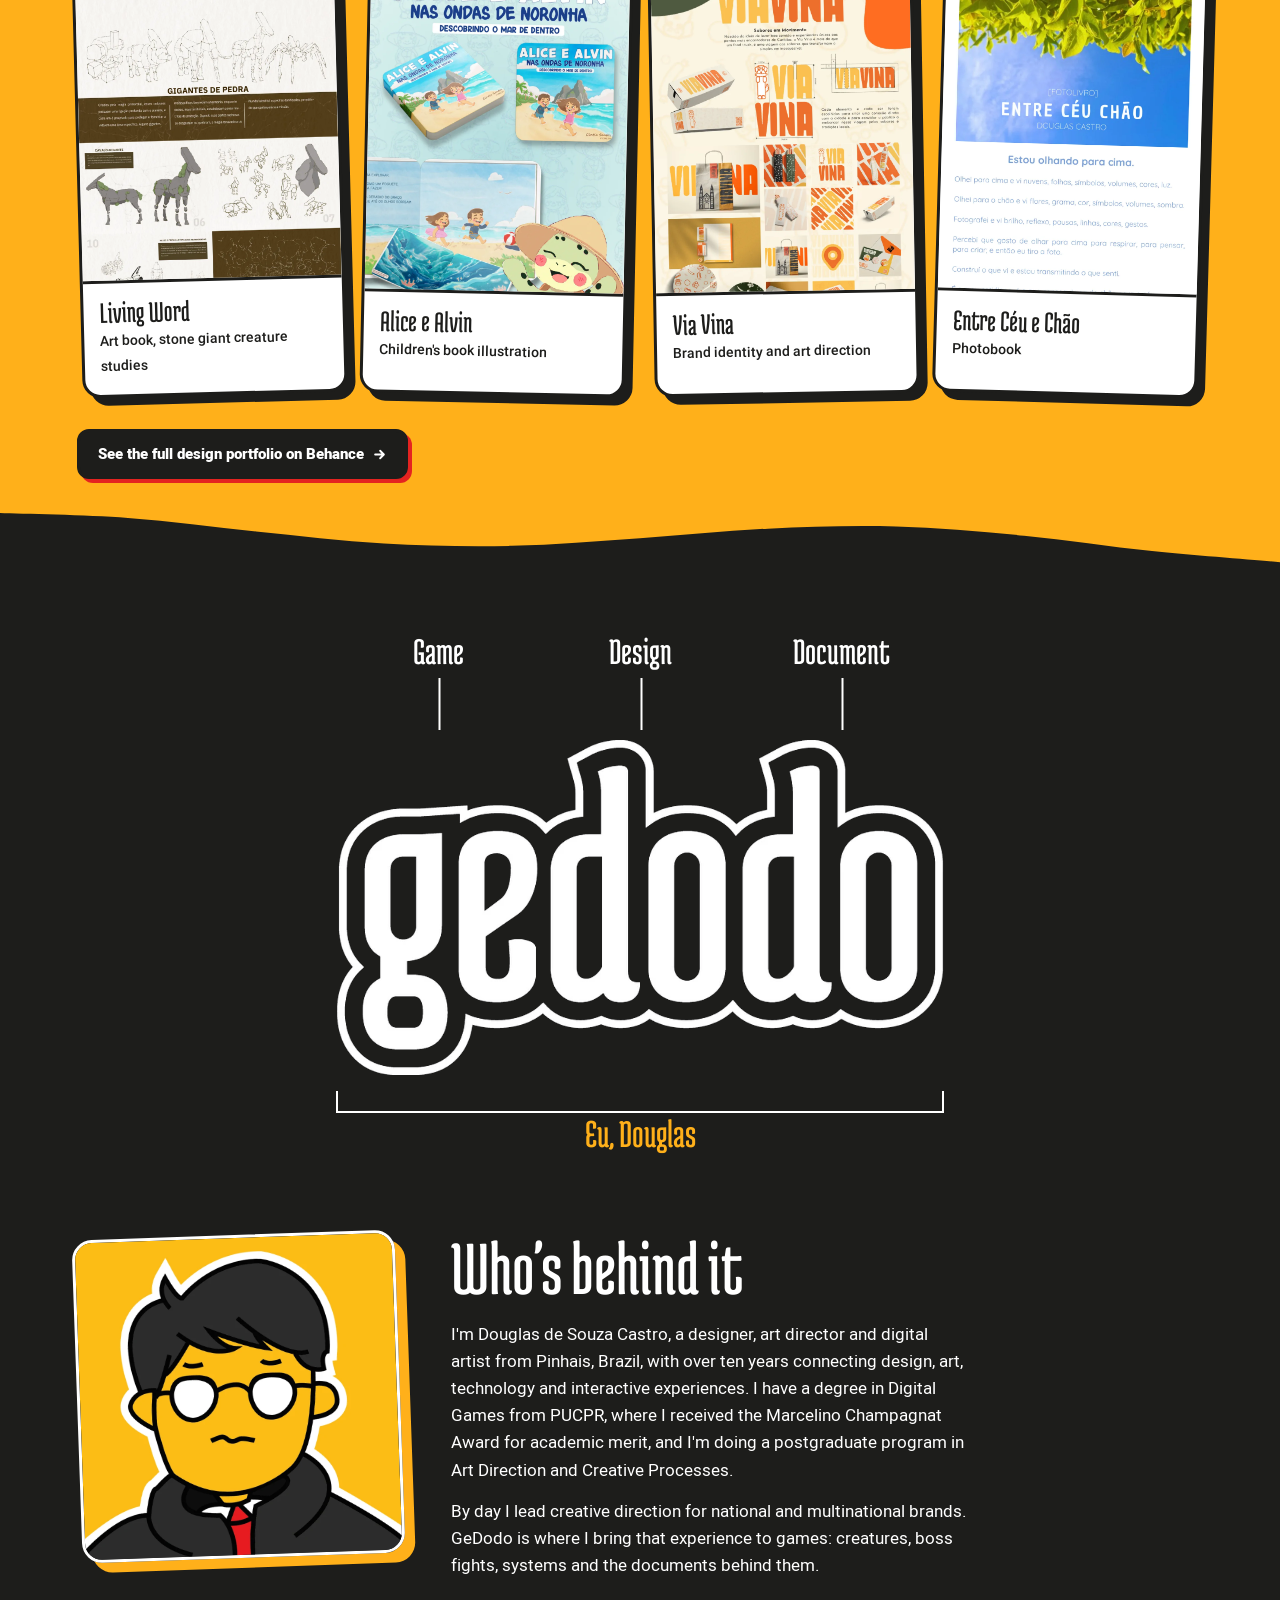
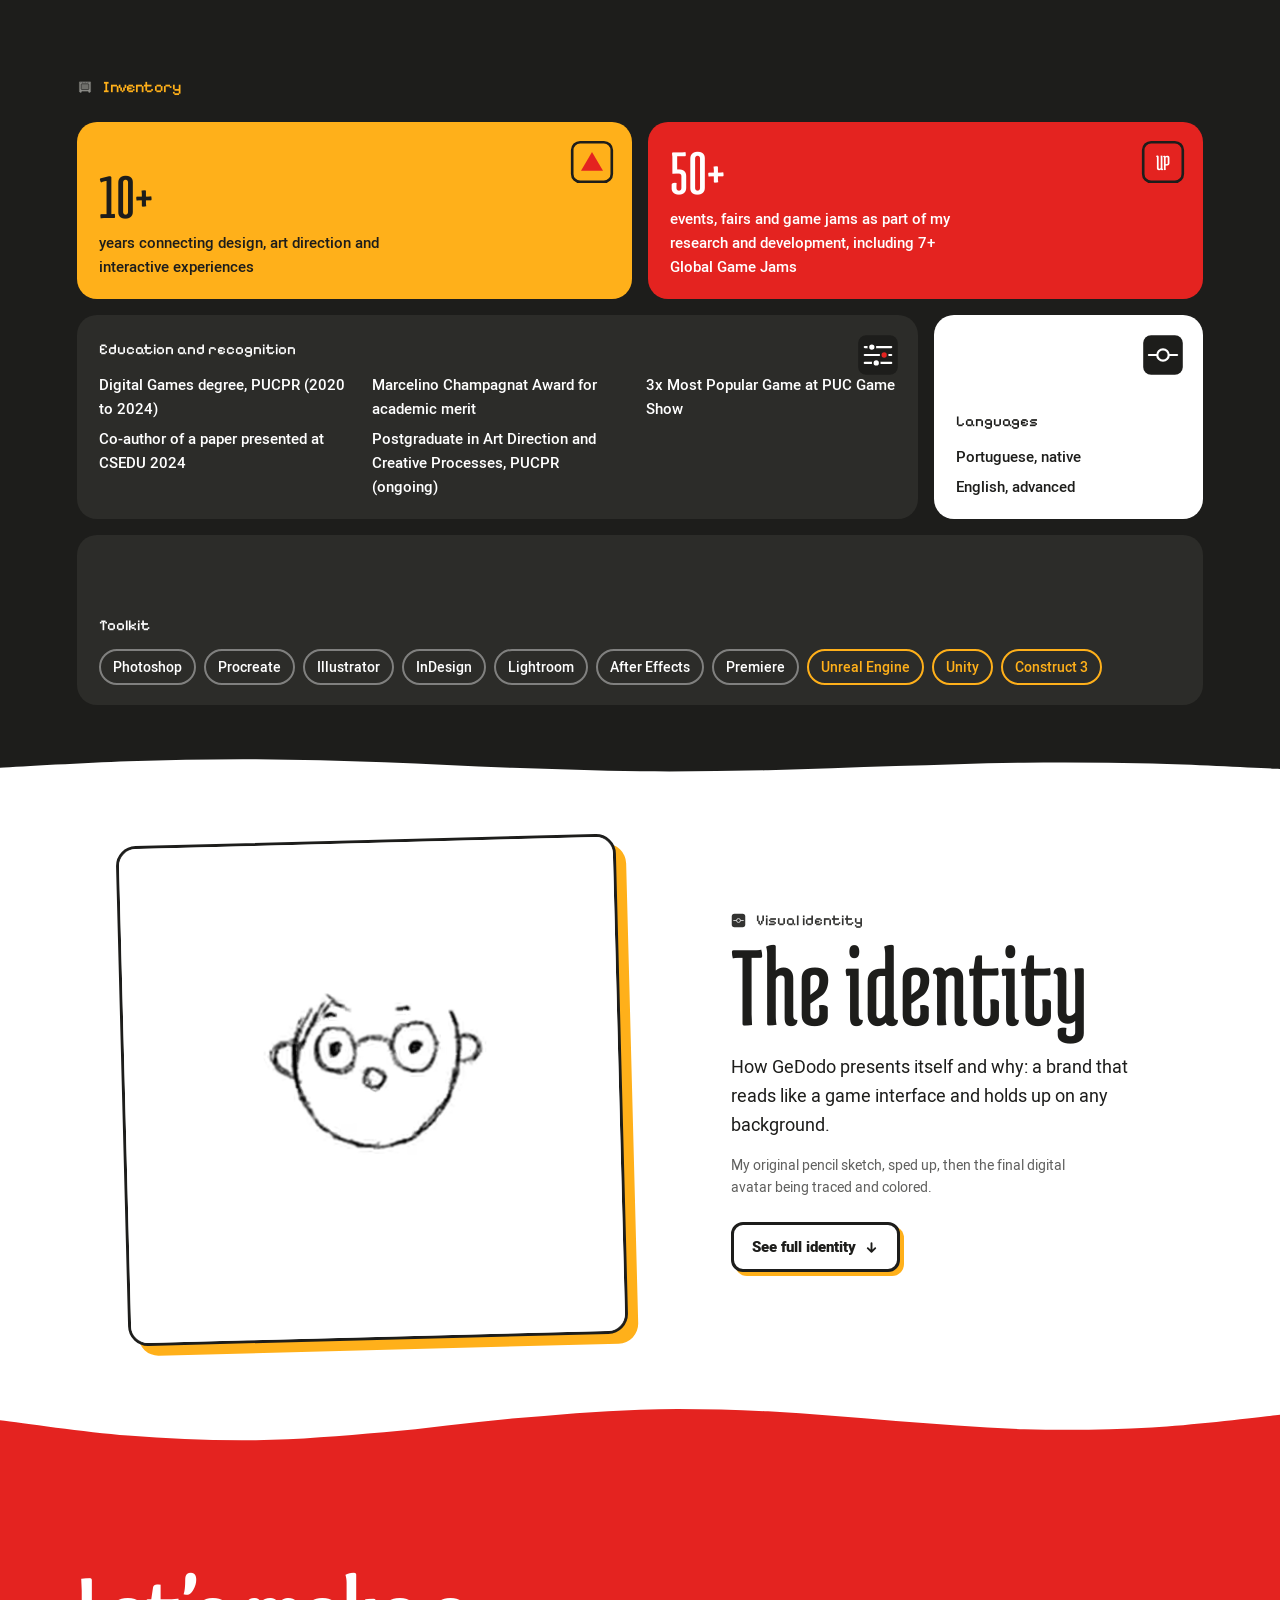
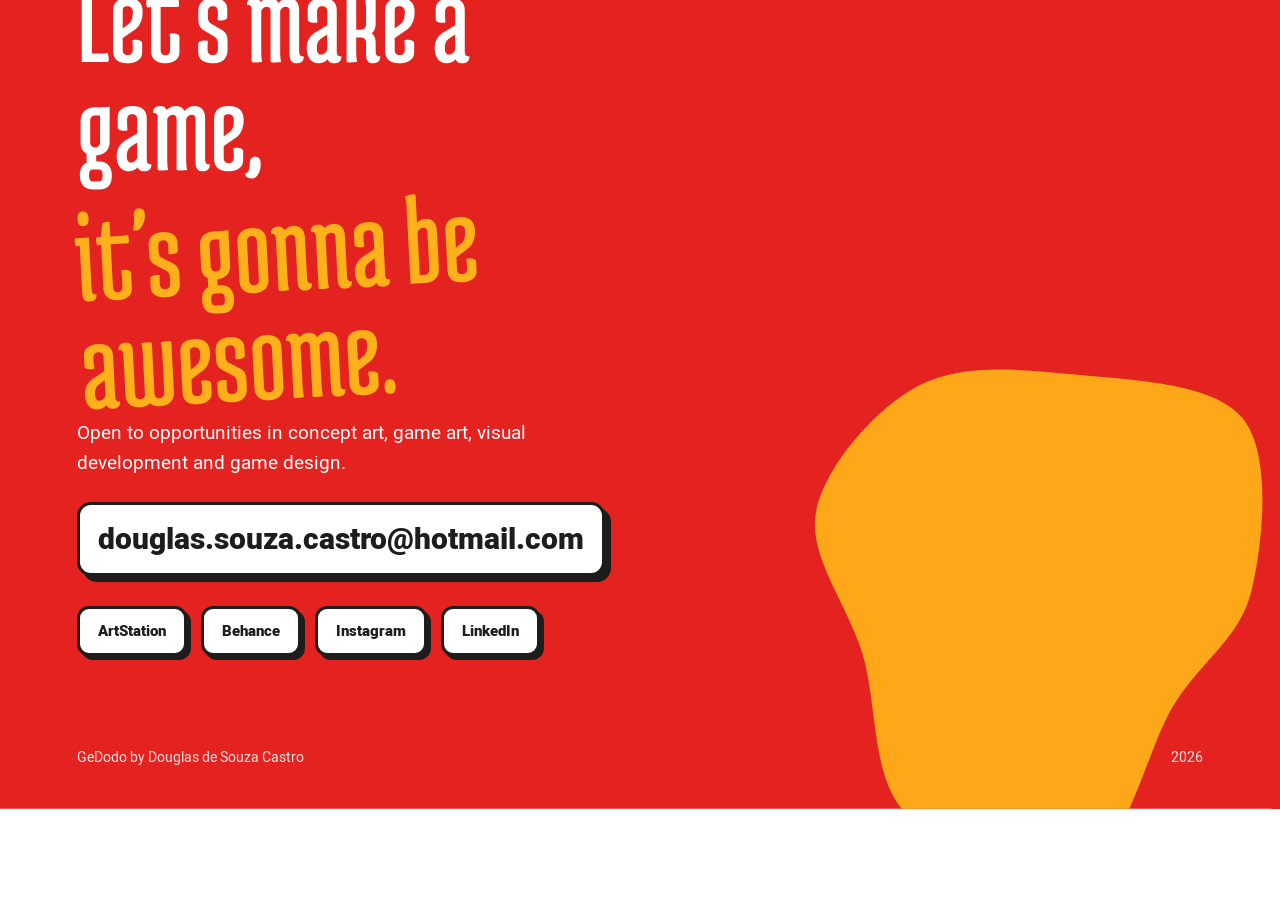
==== commit 31d7c6b4: "Remove cursor personalizado, adiciona créditos da equipe e selo de protótipo jogável no Slime" ====
--- a/index.html
+++ b/index.html
@@ -206,7 +206,21 @@
 .band.fold:last-child .wave-b{display:block}
 .psum{display:grid;grid-template-columns:minmax(0,1.25fr) minmax(0,1fr);gap:clamp(24px,5vw,72px);align-items:center;padding:0 var(--pad)}
 .band.flip .psum{grid-template-columns:minmax(0,1fr) minmax(0,1.25fr)}
-.band.flip .pcover{order:2}
+.band.flip .pcov-wrap{order:2}
+.pcov-wrap{position:relative}
+.seal{all:unset;box-sizing:border-box;position:absolute;right:-22px;top:-26px;z-index:3;width:118px;height:118px;border-radius:50%;background:var(--red);color:var(--white);border:4px solid var(--black);box-shadow:5px 5px 0 var(--black);display:flex;flex-direction:column;align-items:center;justify-content:center;text-align:center;cursor:pointer;transform:rotate(12deg);animation:sealBob 2.4s ease-in-out infinite}
+.seal::before{content:"";position:absolute;inset:6px;border-radius:50%;border:2px dashed rgba(255,255,255,.7);animation:sealSpin 12s linear infinite}
+.seal .s1{font-family:var(--display);font-size:40px;line-height:.85;color:var(--yellow);text-shadow:2px 2px 0 var(--black)}
+.seal .s2{font-family:var(--pixel);font-size:11px;line-height:1.1;max-width:84px;margin-top:4px}
+.seal:hover{background:#ff3b2f}
+.seal:focus-visible{outline:3px solid var(--yellow);outline-offset:4px}
+@keyframes sealBob{0%,100%{transform:rotate(12deg) scale(1)}50%{transform:rotate(6deg) scale(1.07)}}
+@keyframes sealSpin{to{transform:rotate(360deg)}}
+@media (prefers-reduced-motion:reduce){.seal,.seal::before{animation:none}}
+.pteam{margin:-12px 0 22px;font-size:14px;display:flex;flex-wrap:wrap;gap:6px 8px;align-items:center}
+.pteam .tl{font-family:var(--pixel);opacity:.75;margin-right:2px}
+.pteam a{text-decoration:none;font-weight:500;padding:2px 10px;border-radius:30px;border:2px solid currentColor;transition:background .2s,color .2s}
+.pteam a:hover{background:var(--fg);color:var(--bg)}
 .pcover{all:unset;display:block;cursor:pointer;aspect-ratio:3/2;border-radius:20px;overflow:hidden;border:3px solid var(--black);box-shadow:10px 10px 0 var(--shadow,var(--black));background:var(--black);transition:transform .25s,box-shadow .25s}
 .pcover img{width:100%;height:100%;object-fit:cover;transition:transform .6s}
 .pcover:hover{transform:translate(-3px,-3px);box-shadow:13px 13px 0 var(--shadow,var(--black))}
@@ -228,7 +242,7 @@
 .pmore-in .ptop > div:first-child{display:none}
 .pmore-in .ptop .desc{max-width:70ch}
 @media (prefers-reduced-motion:reduce){.pmore,.pmore-in,.pcover,.pcover img{transition:none}}
-@media (max-width:860px){.psum,.band.flip .psum,.id-sum{grid-template-columns:1fr;gap:26px}.band.flip .pcover{order:0}.band.fold{margin-top:50px}.band.fold .wave{height:30px}.pshort{font-size:16px;margin:12px 0 20px}}
+@media (max-width:860px){.psum,.band.flip .psum,.id-sum{grid-template-columns:1fr;gap:26px}.band.flip .pcov-wrap{order:0}.seal{width:96px;height:96px;right:-6px;top:-22px}.seal .s1{font-size:32px}.seal .s2{font-size:10px}.band.fold{margin-top:50px}.band.fold .wave{height:30px}.pshort{font-size:16px;margin:12px 0 20px}}
 
 /* dragão: linha do tempo do processo */
 .process{display:grid;grid-template-columns:minmax(0,1.5fr) minmax(0,1fr);gap:clamp(24px,4vw,60px);padding:0 var(--pad);align-items:center}
@@ -646,13 +660,6 @@
 .lbx .pv{left:16px;top:50%;margin-top:-26px}
 .lbx .nx{right:16px;top:50%;margin-top:-26px}
 
-/* ---------- cursor ---------- */
-.cursor{position:fixed;left:0;top:0;z-index:120;pointer-events:none;width:22px;height:22px;margin:-11px 0 0 -11px;border-radius:50%;background:var(--red);border:2px solid var(--black);display:grid;place-items:center;font-family:var(--pixel);font-size:12px;color:var(--white);transition:width .2s,height .2s,margin .2s,background .2s}
-.cursor.drag,.cursor.view{width:74px;height:74px;margin:-37px 0 0 -37px}
-.cursor.drag{background:var(--yellow);color:var(--black)}
-.cursor.drag::after{content:attr(data-drag)}
-.cursor.view::after{content:attr(data-view)}
-@media (hover:none){.cursor{display:none}}
 
 .reveal{opacity:0;transform:translateY(40px) rotate(-2deg);transition:opacity .8s,transform .9s cubic-bezier(.2,.8,.2,1)}
 .reveal.in{opacity:1;transform:none}
@@ -908,7 +915,6 @@
   </div>
 </div>
 
-<div class="cursor" aria-hidden="true" data-drag="DRAG" data-view="VIEW"></div>
 
 <nav class="nav" aria-label="Main">
   <a class="brand" href="#top"><img src="assets/img/brand/logo-stack.webp" alt="GeDodo"></a>
@@ -2106,6 +2112,13 @@
 const A = "assets/img/";
 const range = (slug, n) => Array.from({length:n}, (_, i) => `${A}${slug}/s${String(i+1).padStart(2,"0")}.webp`);
 
+/* colegas que fizeram os projetos comigo: nome e link que cada um pediu */
+const PEOPLE = {
+  luiz: ["Luiz Leão", "https://luizleao.carrd.co/"],
+  eduardo: ["Eduardo Wolinger", "https://www.instagram.com/eduardo.wolinger/"],
+  tiago: ["Tiago Souza", "https://www.instagram.com/tejota.gg/"],
+  artur: ["Artur Hauache", "https://www.instagram.com/artur.hauache02/"]
+};
 const PROJECTS = [
   {
     id: "slime", bg: "#123a73", fg: "#ffffff", shadow: "#ffb01a",
@@ -2123,6 +2136,7 @@
   },
   {
     id: "racer", bg: "#1d1d1b", fg: "#ffffff", shadow: "#e42320",
+    team: ["luiz", "tiago", "artur", "eduardo"],
     cover: A+"racer/final.webp",
     short: { en: "A serious game that puts you behind the wheel with someone else's eyes. Paper at CSEDU 2024 and Most Popular Game at PUC Game Show.", pt: "Um jogo sério que coloca você ao volante com os olhos de outra pessoa. Artigo na CSEDU 2024 e Jogo Mais Popular no PUC Game Show." },
     title: "Disability Racer",
@@ -2137,6 +2151,7 @@
   },
   {
     id: "seed", type: "seed", bg: "#6b4423", fg: "#ffffff", shadow: "#7ed957",
+    team: ["luiz", "eduardo"],
     cover: A+"seed/cover.webp",
     short: { en: "An idle clicker about planting trees, made in 72 hours by a team of three at BGS Jam 2022.", pt: "Um clicker sobre plantio de árvores, feito em 72 horas por uma equipe de três pessoas na BGS Jam 2022." },
     title: "Seed Clicker",
@@ -2148,6 +2163,7 @@
   },
   {
     id: "goblin", bg: "#2a1c5c", fg: "#ffffff", shadow: "#3ddc4a",
+    team: ["luiz", "tiago", "artur", "eduardo"],
     cover: A+"goblin/final.webp",
     short: { en: "Territory control where every region you conquer is one more you have to protect.", pt: "Controle de território em que cada região conquistada é mais uma para proteger." },
     title: "Go Blin! Human Slayer",
@@ -2176,6 +2192,7 @@
   },
   {
     id: "wizards", bg: "#1646a8", fg: "#ffffff", shadow: "#ffb01a",
+    team: ["luiz", "tiago", "eduardo"],
     cover: A+"wizards/final.webp",
     short: { en: "A three-player PvP board game on a modular hex board, decided by positioning, arrow direction and dice.", pt: "Um jogo de tabuleiro PvP para três jogadores num tabuleiro hexagonal modular, decidido por posicionamento, direção das setas e dados." },
     title: "League of Wizards",
@@ -2387,7 +2404,7 @@
     "contact.t1":"Let's make a game,","contact.t2":"it's gonna be awesome.","contact.text":"Open to opportunities in concept art, game art, visual development and game design.",
     "foot":"GeDodo by Douglas de Souza Castro",
     "gate.enter":"View portfolio","gate.pick":"Choose your language",
-    sketch:"Sketch", final:"Final", compare:"Drag to compare", wip:"In progress", openP:"See full project", closeP:"Collapse", openI:"See full identity",
+    sketch:"Sketch", final:"Final", compare:"Drag to compare", wip:"In progress", openP:"See full project", closeP:"Collapse", team:"Team", seal1:"Play", seal2:"playable prototype", openI:"See full identity",
     stage:"Stage", play:"Play the process", pause:"Pause", seeFinal:"See final render", timelapse:"Watch timelapse",
     slide:"slide", prev:"Previous", next:"Next", view:"VIEW", drag:"DRAG", scrub:"Move through",
     ticker:["Concept art","Creature design","Encounter design","Systems design","Visual development","Art direction","Worldbuilding"],
@@ -2432,7 +2449,7 @@
     "contact.t1":"Vamos criar um jogo,","contact.t2":"vai ser massa.","contact.text":"Aberto a oportunidades em concept art, game art, visual development e game design.",
     "foot":"GeDodo, por Douglas de Souza Castro",
     "gate.enter":"Ver portfólio","gate.pick":"Escolha o idioma",
-    sketch:"Esboço", final:"Final", compare:"Arraste para comparar", wip:"Em andamento", openP:"Ver projeto completo", closeP:"Recolher", openI:"Ver identidade completa",
+    sketch:"Esboço", final:"Final", compare:"Arraste para comparar", wip:"Em andamento", openP:"Ver projeto completo", closeP:"Recolher", team:"Equipe", seal1:"Jogue", seal2:"protótipo jogável", openI:"Ver identidade completa",
     stage:"Etapa", play:"Ver o processo", pause:"Pausar", seeFinal:"Ver arte final", timelapse:"Ver timelapse",
     slide:"slide", prev:"Anterior", next:"Próximo", view:"VER", drag:"ARRASTE", scrub:"Navegar por",
     ticker:["Concept art","Design de criatura","Design de encontro","Design de sistemas","Visual development","Direção de arte","Worldbuilding"],
@@ -2578,14 +2595,18 @@
   const more = el("div", "pmore"), inner = el("div", "pmore-in"); more.appendChild(inner); more.id = "more-" + p.id;
   [...band.children].forEach(c => { if (!c.classList.contains("wave") && !c.classList.contains("s-forest") && !c.classList.contains("uni-pat")) inner.appendChild(c); });
   const sum = el("div", "psum");
-  sum.innerHTML = `<button type="button" class="pcover" aria-controls="${more.id}" aria-expanded="false" tabindex="-1"><img src="${R(p.cover)}" alt="" loading="lazy" decoding="async"></button>
+  sum.innerHTML = `<div class="pcov-wrap"><button type="button" class="pcover" aria-controls="${more.id}" aria-expanded="false" tabindex="-1"><img src="${R(p.cover)}" alt="" loading="lazy" decoding="async"></button>
+      ${p.proto ? `<button type="button" class="seal"><span class="s1"></span><span class="s2"></span></button>` : ""}</div>
     <div class="ptext"><p class="kind">${icon(p.icon)}<span></span></p><h3 class="reveal">${p.title}${p.wip ? '<span class="wip"></span>' : ""}</h3><p class="pshort"></p>
+      ${p.team ? `<p class="pteam"><span class="tl"></span> ${p.team.map(k => `<a href="${PEOPLE[k][1]}" target="_blank" rel="noopener">${PEOPLE[k][0]}</a>`).join(" ")}</p>` : ""}
       <button type="button" class="btn pbtn" aria-controls="${more.id}" aria-expanded="false"><span></span><svg class="ico chev" aria-hidden="true"><use href="#i-arrow"/></svg></button></div>`;
   band.appendChild(sum); band.appendChild(more); band.appendChild(bottom.firstChild);
   addWave($(".wave-b", band), pi * 1.7 + 3, true);
   const btns = [$(".pcover", sum), $(".pbtn", sum)];
   bind(sum, n => { $(".kind span", n).textContent = L(p.kind); $(".pshort", n).textContent = L(p.short); if (p.wip) $(".wip", n).textContent = tr("wip");
-    $(".pbtn span", n).textContent = band.classList.contains("open") ? tr("closeP") : tr("openP"); $(".pcover img", n).alt = p.title; });
+    $(".pbtn span", n).textContent = band.classList.contains("open") ? tr("closeP") : tr("openP"); $(".pcover img", n).alt = p.title;
+    if (p.team) $(".pteam .tl", n).textContent = tr("team");
+    if (p.proto){ $(".seal .s1", n).textContent = tr("seal1"); $(".seal .s2", n).textContent = tr("seal2"); } });
   inner.inert = true;
   const set = open => {
     if (!open && band.getBoundingClientRect().top < 0) band.scrollIntoView({ behavior: reduce ? "auto" : "smooth" });
@@ -2595,6 +2616,9 @@
   };
   btns.forEach(b => b.addEventListener("click", () => set(!band.classList.contains("open"))));
   band._open = () => set(true);
+  /* selo do protótipo: abre o bloco e desce até o jogo */
+  const seal = $(".seal", sum);
+  if (seal) seal.onclick = () => { if (!band.classList.contains("open")) set(true); setTimeout(() => { const g = $(".proto", band); if (g) g.scrollIntoView({ behavior: reduce ? "auto" : "smooth", block: "start" }); }, reduce ? 0 : 650); };
 }
 /* link direto para um projeto (#p-slime) já abre o bloco */
 const openFromHash = () => { const b = location.hash && document.getElementById(location.hash.slice(1)); if (b && b._open){ b._open(); } };
@@ -3064,7 +3088,6 @@
   });
 })();
 bind($("#ticker"), n => { const one = tr("ticker").map((w, i) => `<span>${w}</span>${icon(["i-tri","i-up","i-slider","i-target","i-dash"][i % 5])}`).join(""); n.innerHTML = one + one + one; });
-bind($(".cursor"), n => { n.dataset.view = tr("view"); n.dataset.drag = tr("drag"); });
 
 /* ---------- idioma ---------- */
 function setLang(l){
@@ -3127,16 +3150,6 @@
 /* nav sólida depois do hero */
 addEventListener("scroll", () => $(".nav").classList.toggle("solid", scrollY > innerHeight * .7), { passive: true });
 
-/* ---------- cursor ---------- */
-(() => {
-  const c = $(".cursor"); if (!matchMedia("(hover:hover)").matches) return;
-  let x = -100, y = -100, cx = x, cy = y;
-  addEventListener("pointermove", e => { x = e.clientX; y = e.clientY; const t = e.target;
-    const view = t.closest && t.closest(".pano button, .card > button, .frame");
-    const drag = t.closest && t.closest(".track") && !t.closest(".compare");
-    c.classList.toggle("view", !!view); c.classList.toggle("drag", !view && !!drag); });
-  const loop = () => { cx += (x - cx) * .25; cy += (y - cy) * .25; c.style.transform = `translate(${cx}px,${cy}px)`; requestAnimationFrame(loop); }; loop();
-})();
 
 /* ---------- tela de entrada: a composição da identidade se desmonta e vira o hero ---------- */
 (() => {
